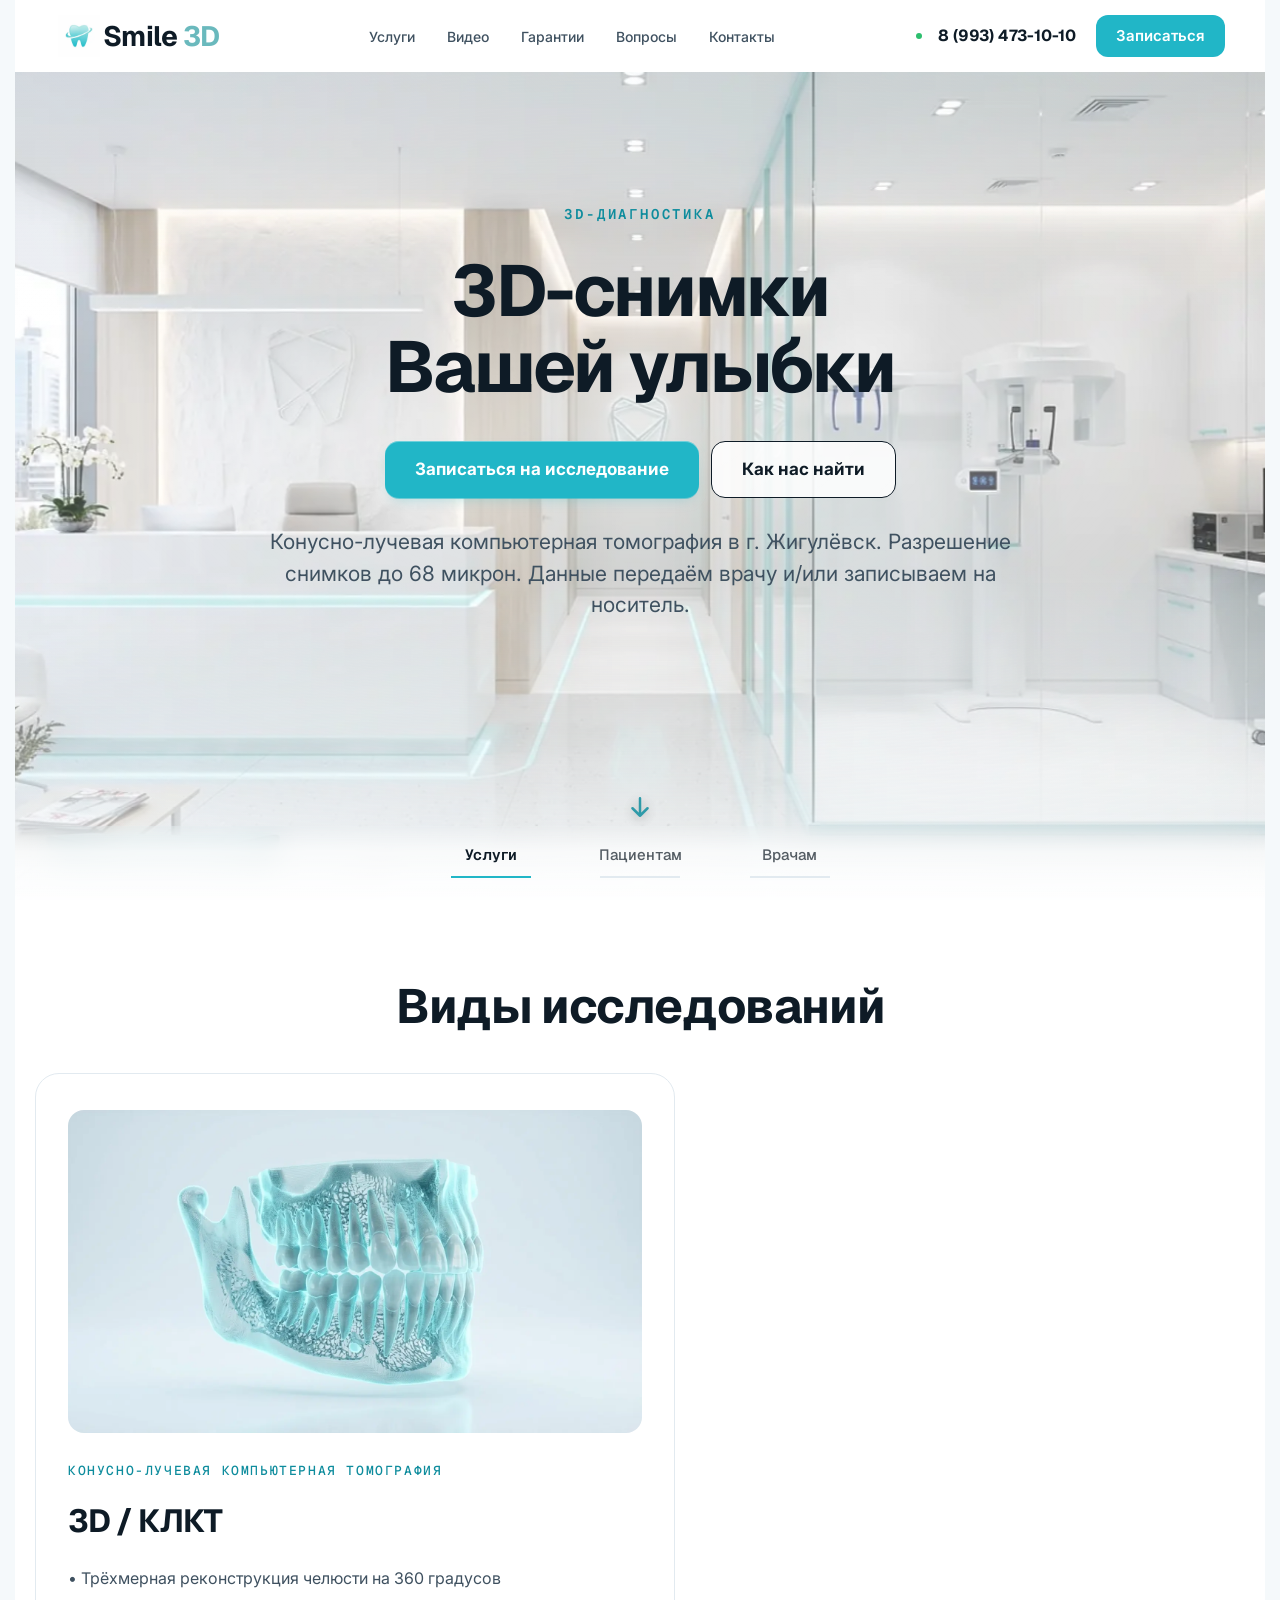
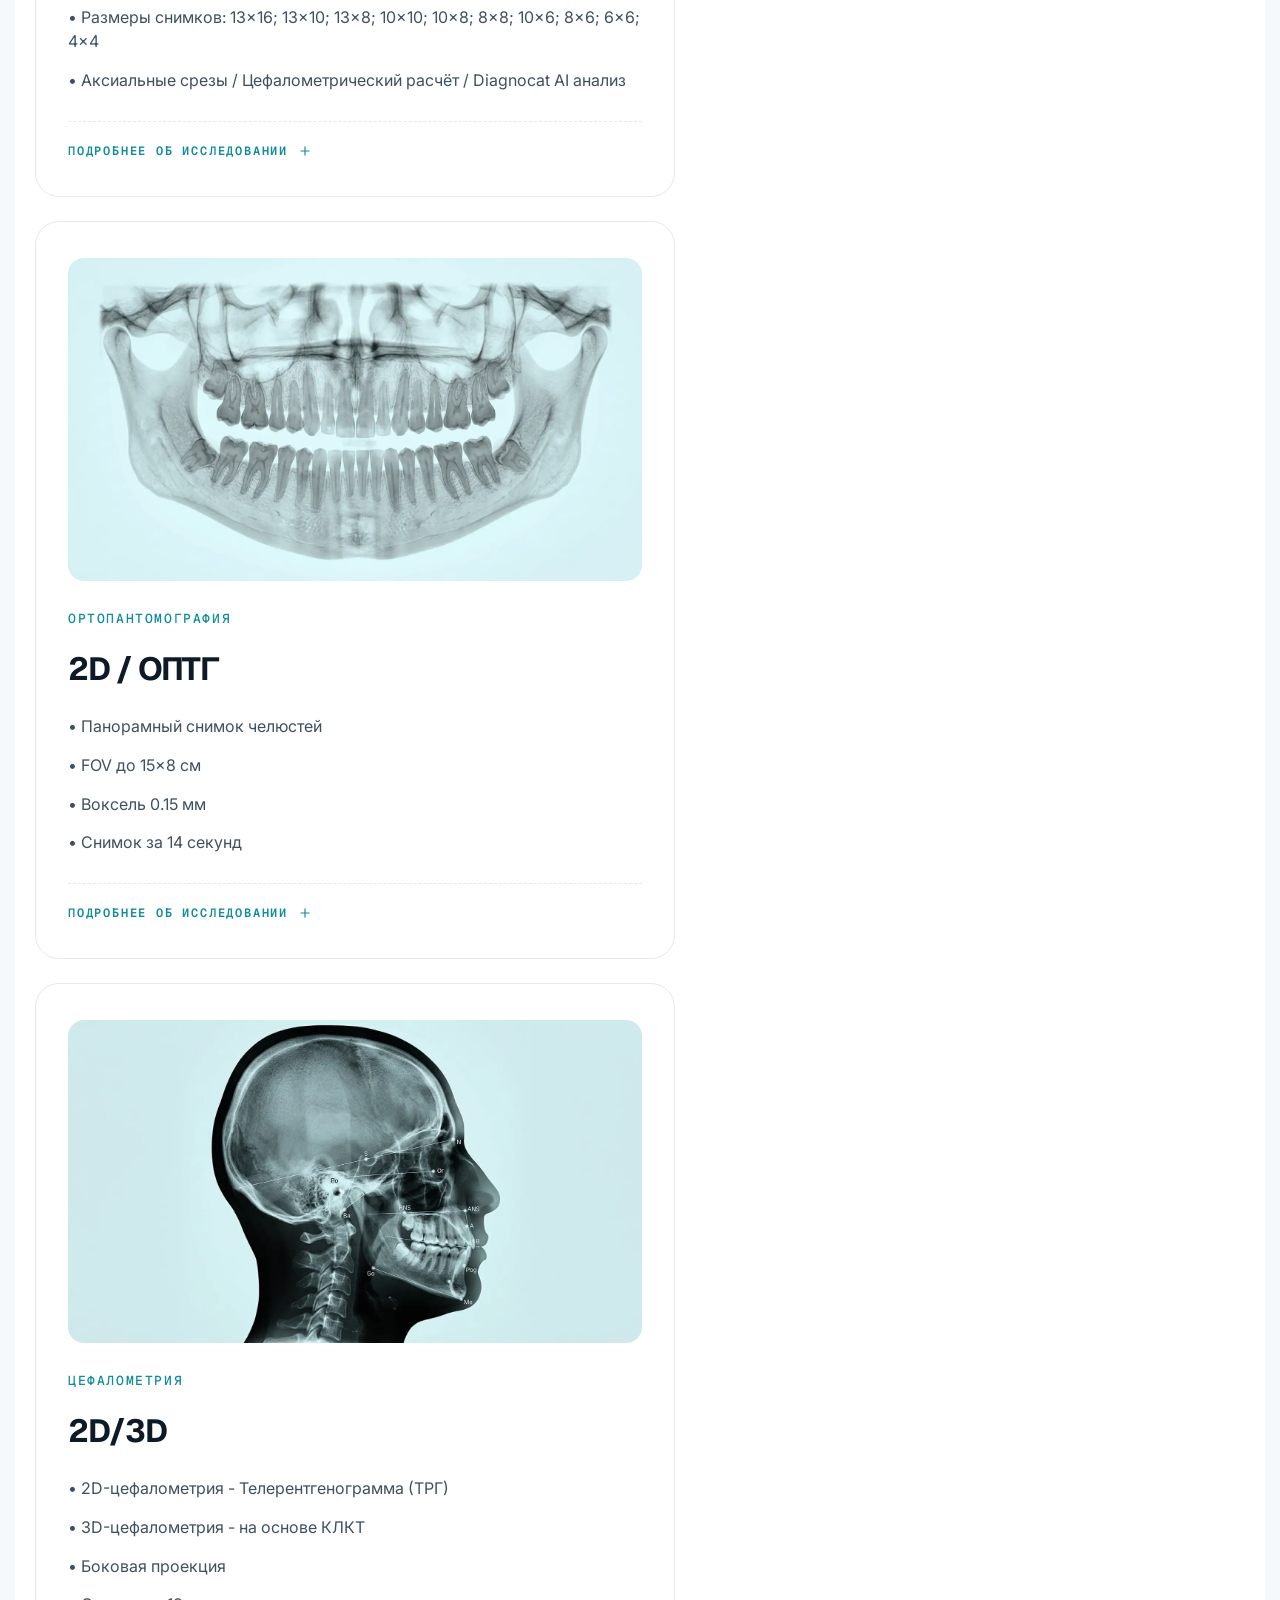
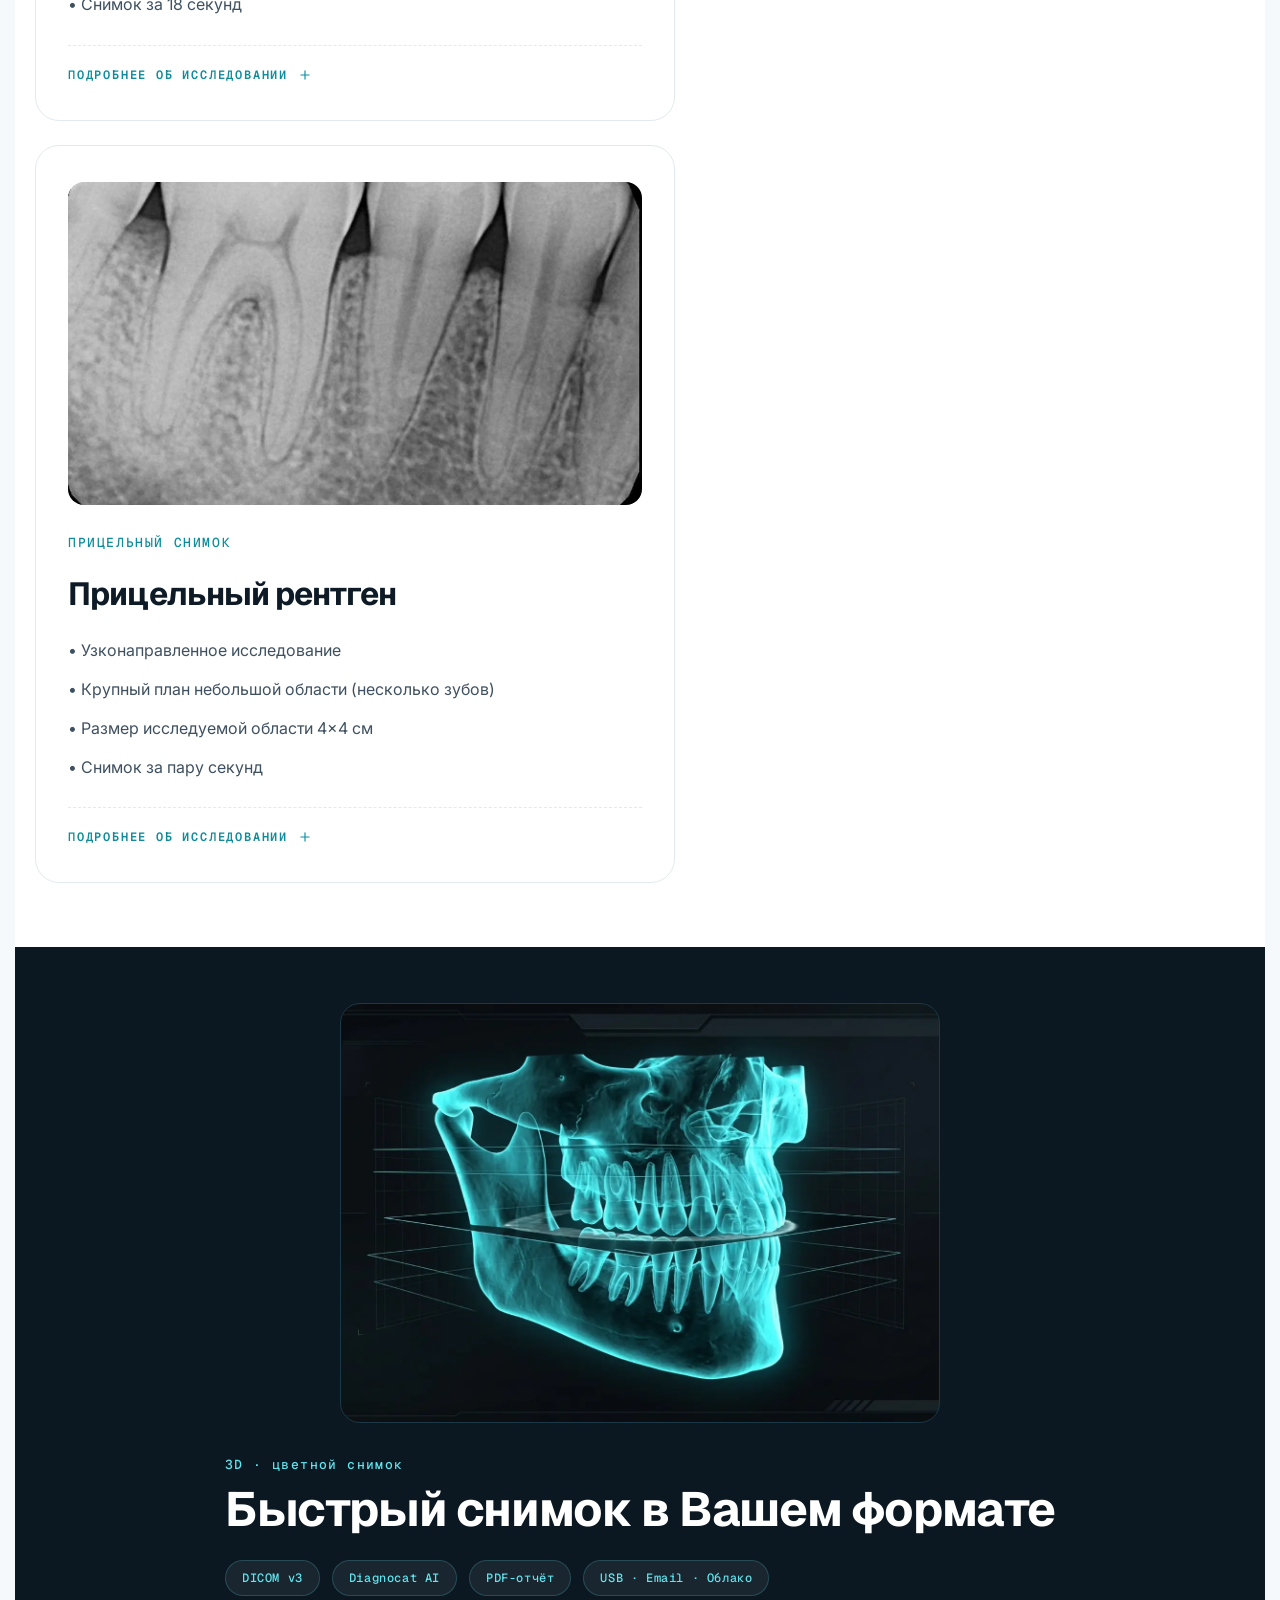
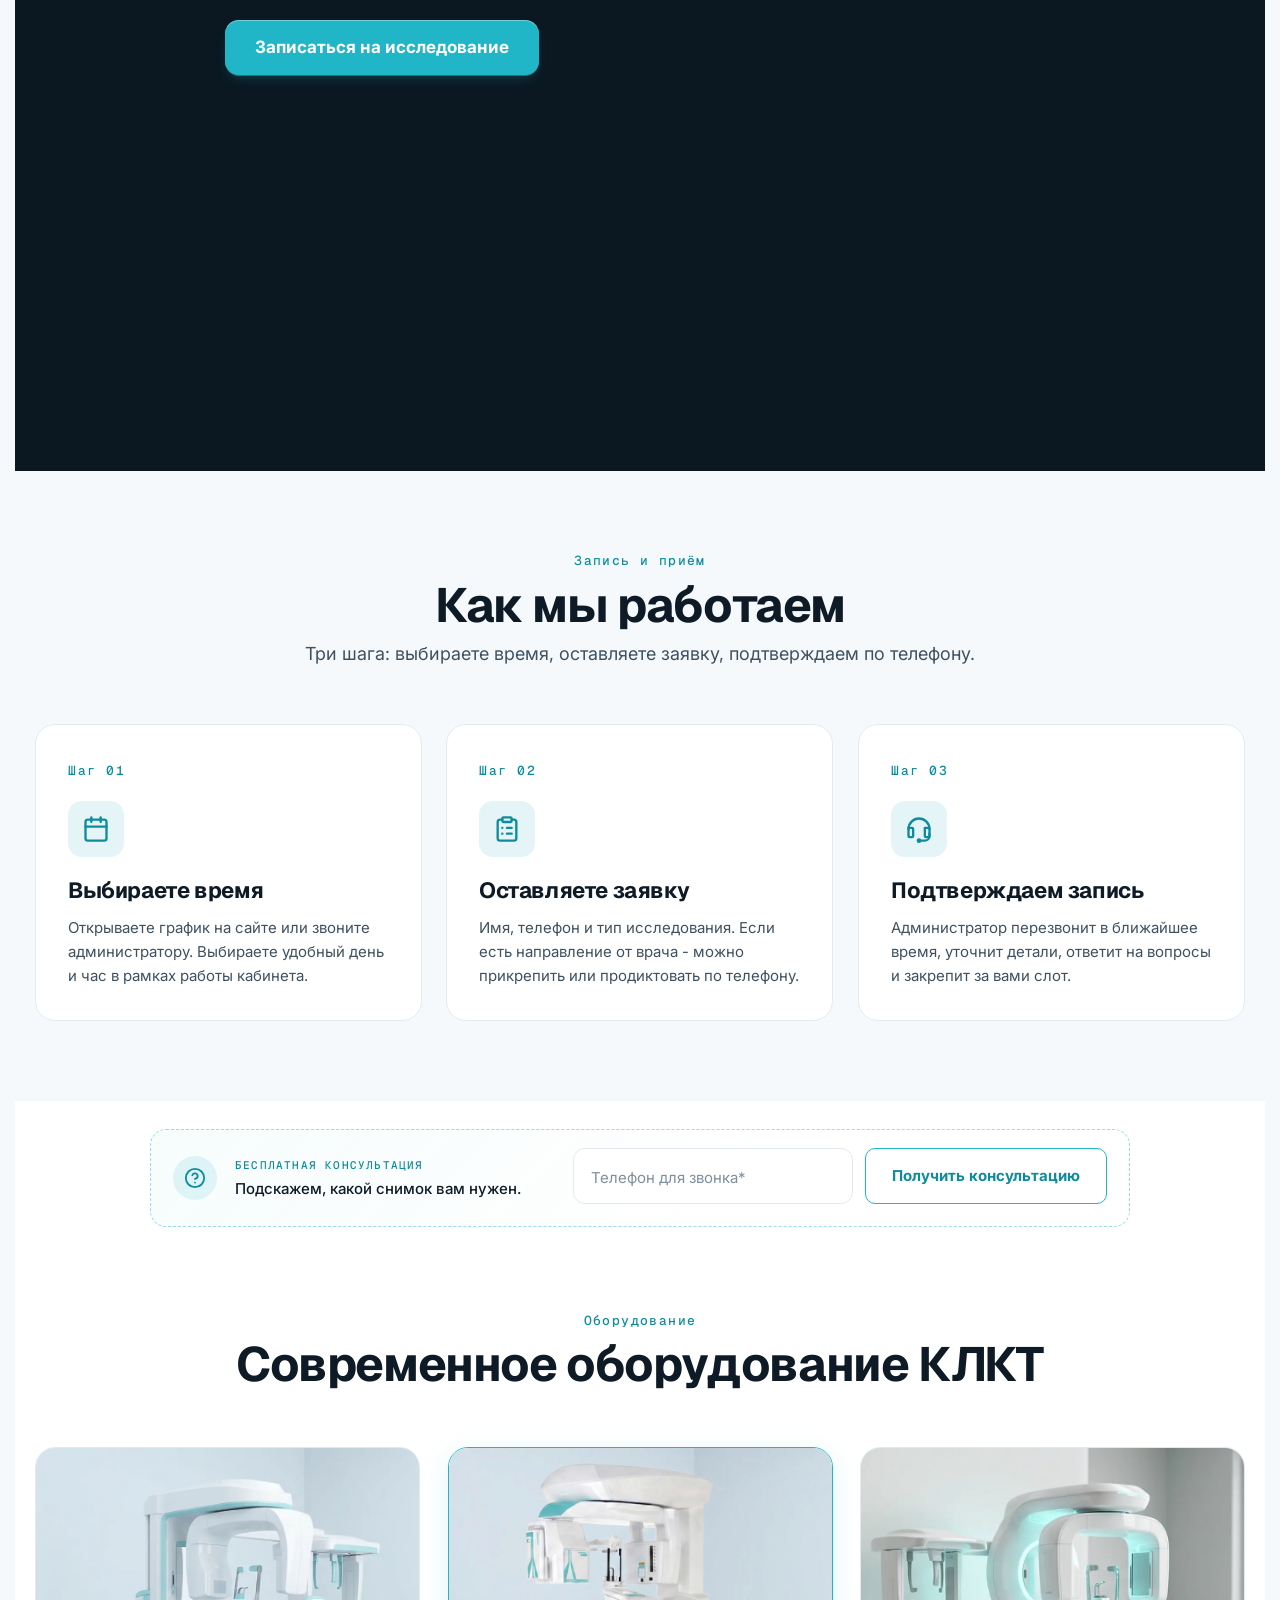
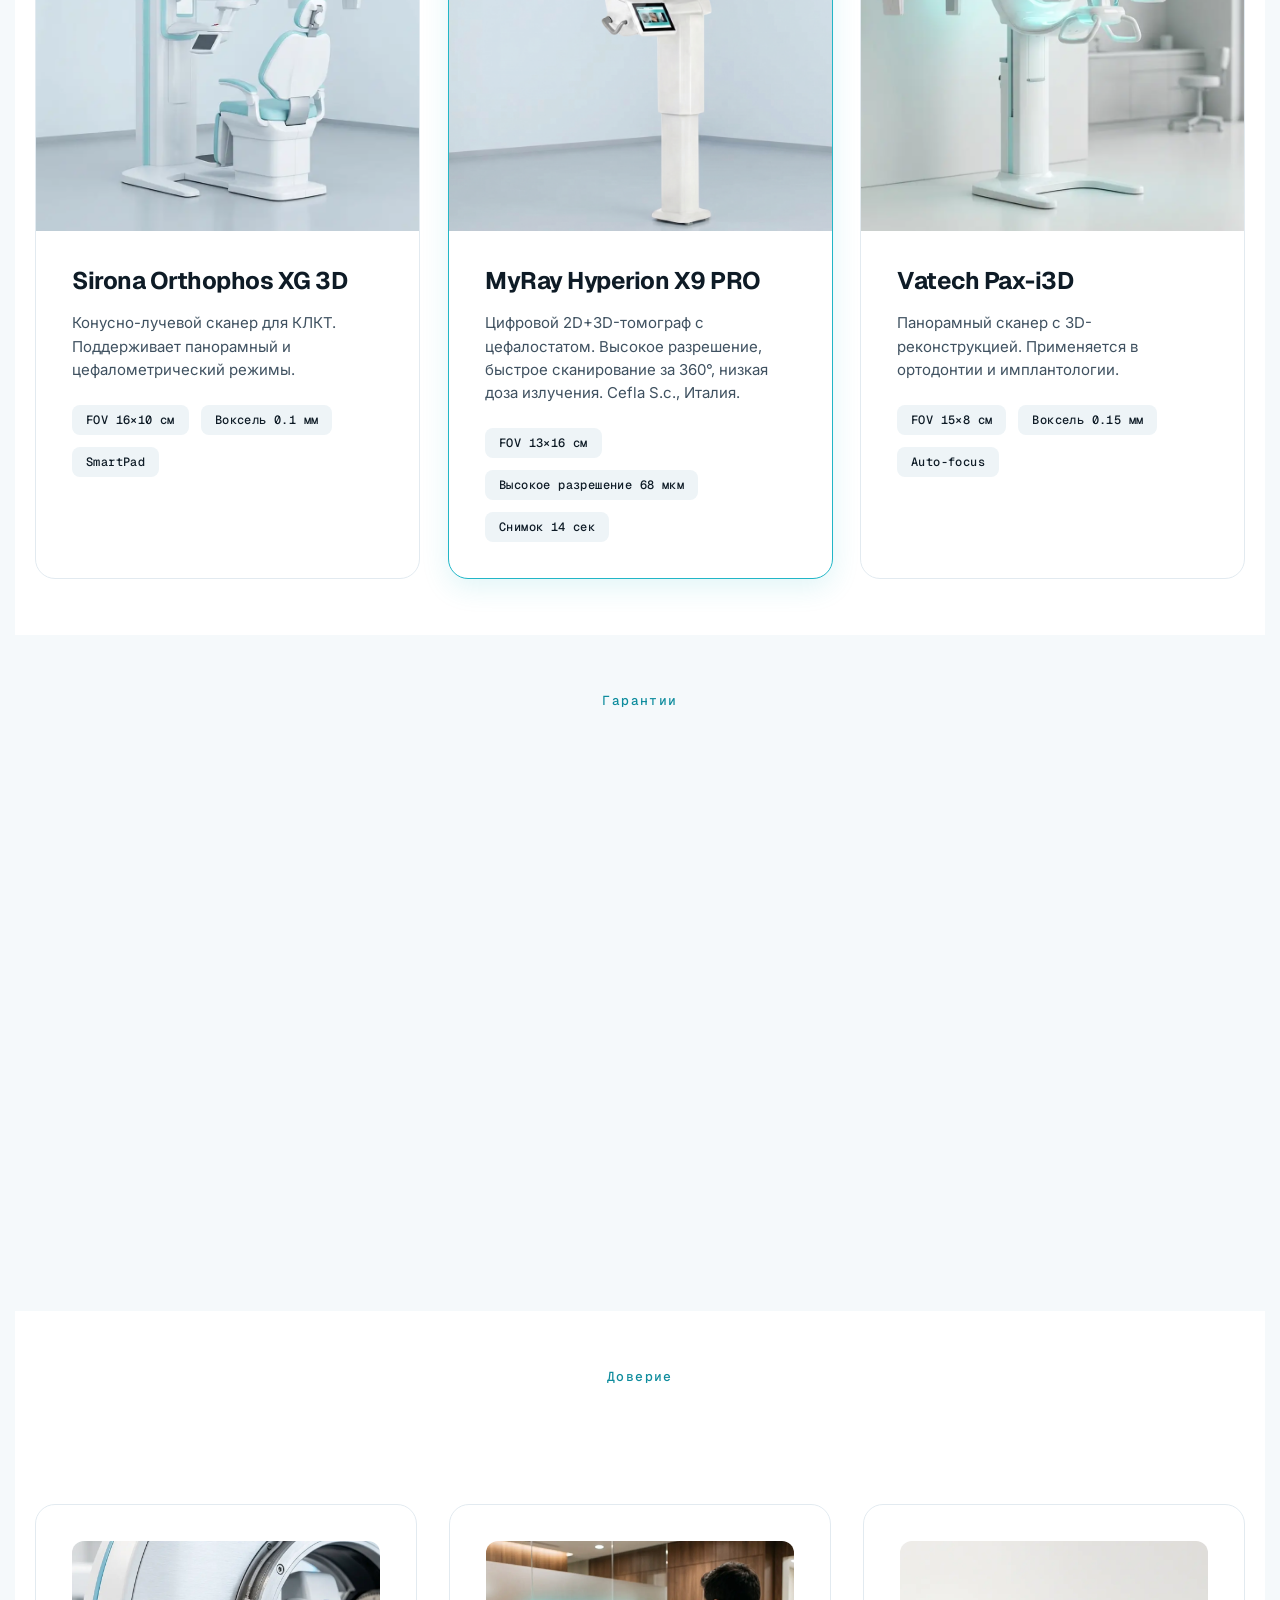
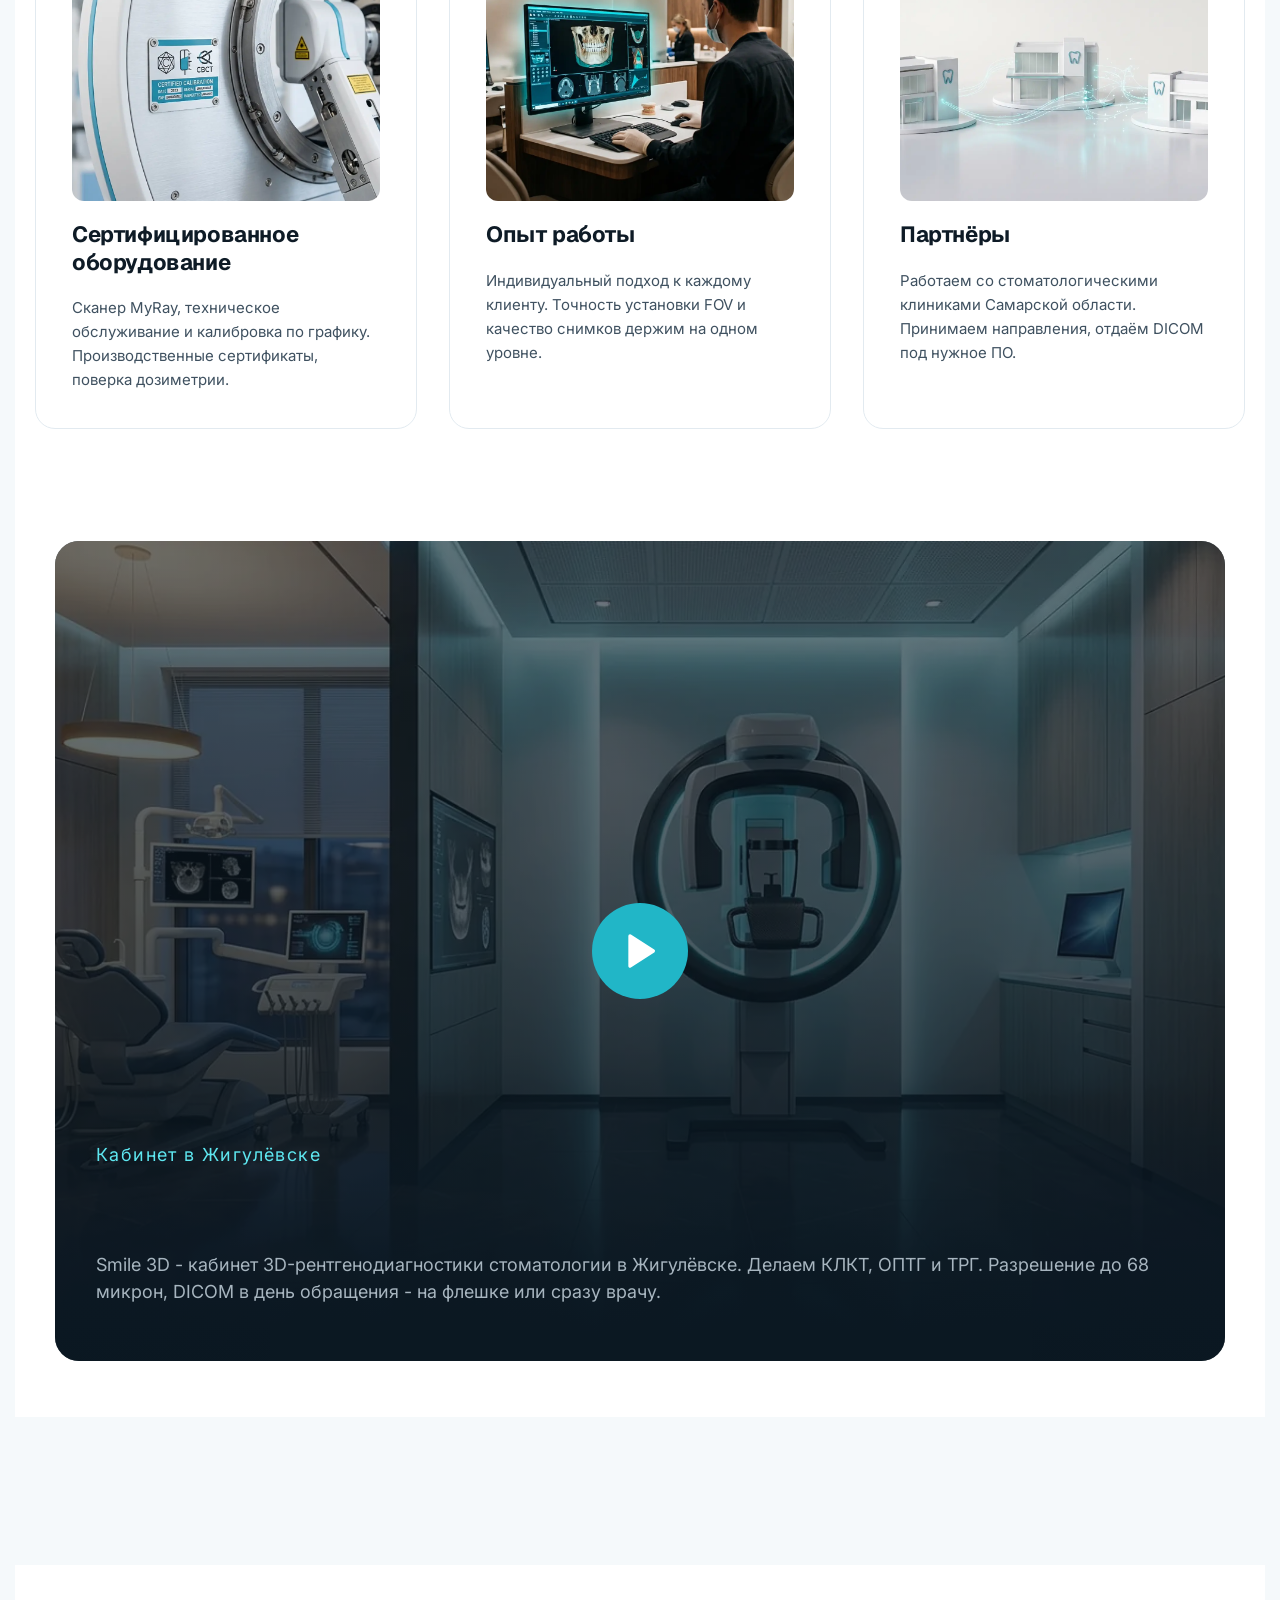
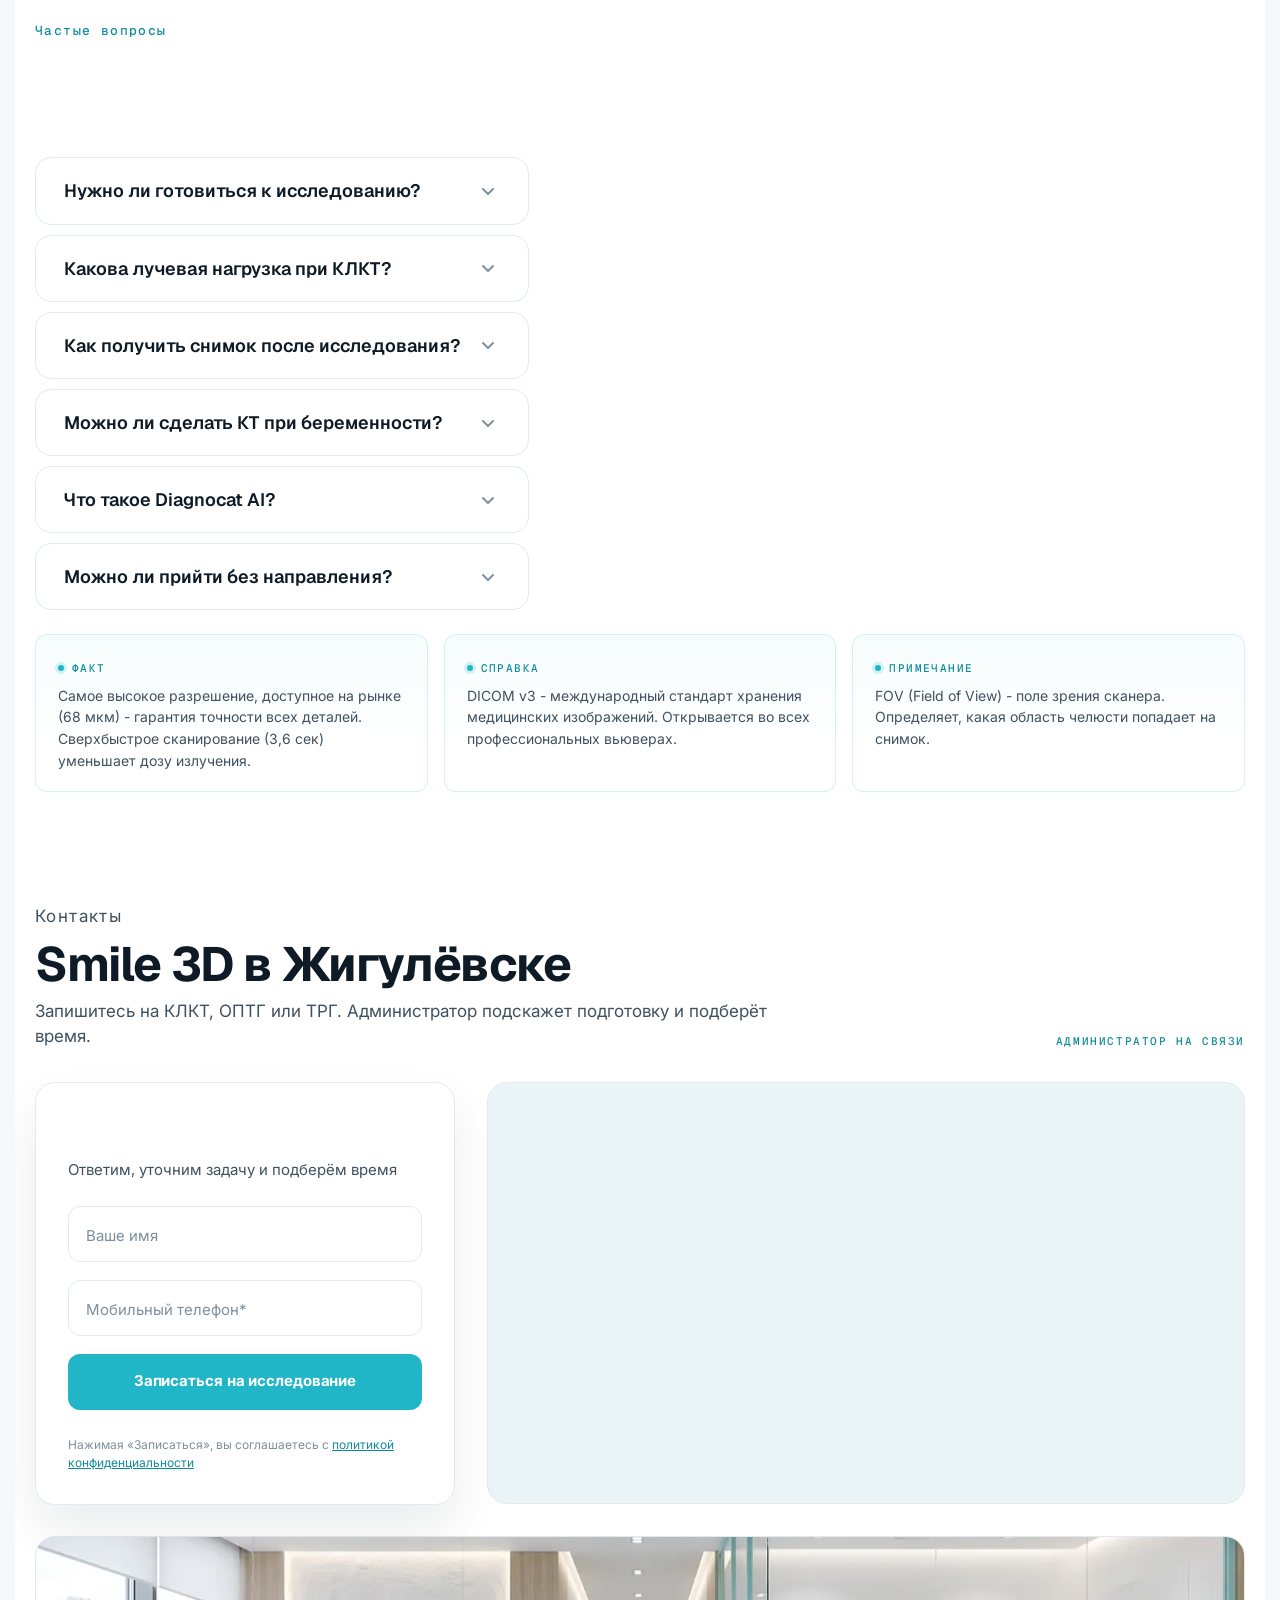
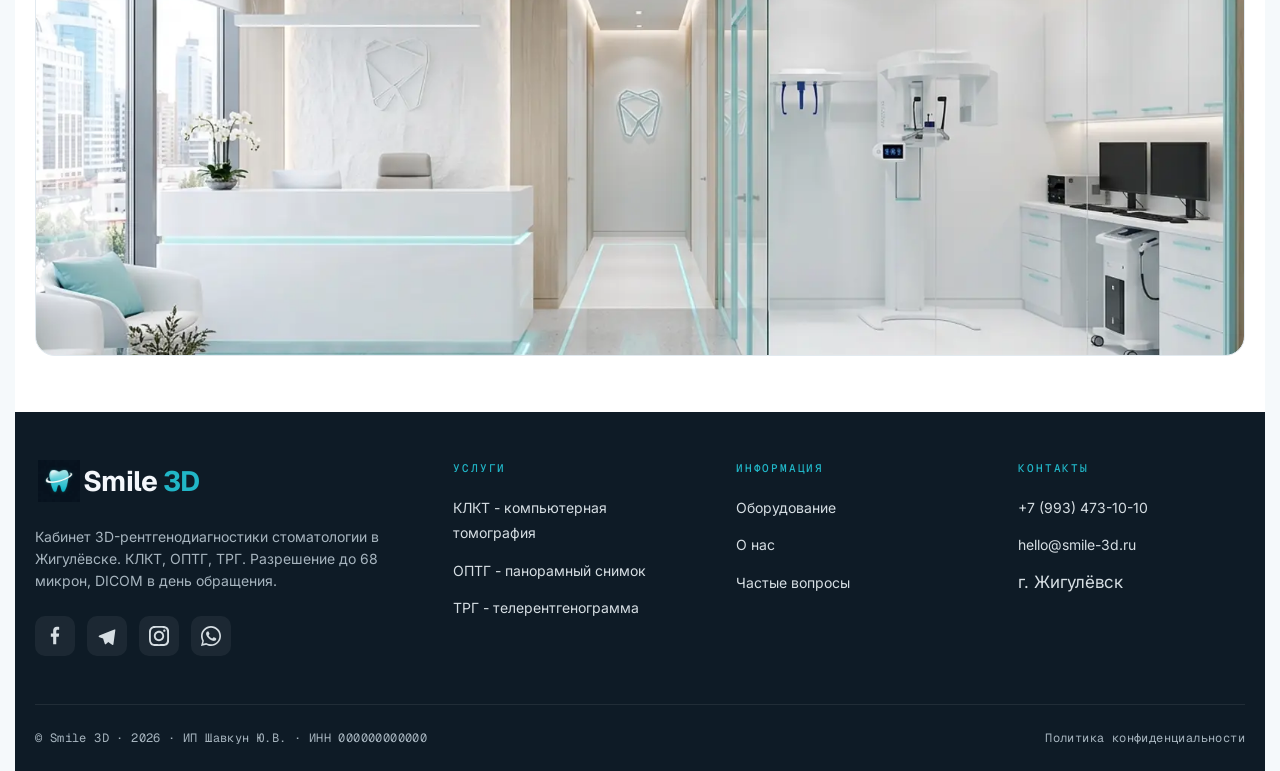
==== index.html @ 9b640bc0 "v7.42: footer - Шавкун Ю.В." ====
<!doctype html>
<!--
  html шаблон для презентации клиенту
-->
<html lang="ru">
<head>
  <meta charset="utf-8" />
  <meta name="viewport" content="width=device-width, initial-scale=1" />
  <meta name="color-scheme" content="light only" />
  <meta name="theme-color" content="#F5F9FB" />
  <title>Smile 3D - 3D-рентгенодиагностика стоматологии · Жигулёвск</title>
  <meta name="description" content="Конусно-лучевая компьютерная томография (КЛКТ), ортопантомография (ОПТГ), телерентгенография (ТРГ) в Жигулёвске. Разрешение до 68 микрон, снимок за несколько секунд." />
  <link rel="preconnect" href="https://fonts.googleapis.com">
  <link rel="preconnect" href="https://fonts.gstatic.com" crossorigin>
  <link rel="preload" as="image" href="assets/img/hero-bg.webp" media="(min-width: 768px)" fetchpriority="high">
  <link rel="preload" as="image" href="assets/img/hero-bg-mobile.webp" media="(max-width: 767px)" fetchpriority="high">
  <link href="https://fonts.googleapis.com/css2?family=Geist:wght@400;500;600;700&family=Geist+Mono:wght@400;500;600&family=Inter:wght@400;500;600;700&display=swap" rel="stylesheet">
  <link rel="stylesheet" href="https://fonts.googleapis.com/css2?family=Material+Symbols+Rounded:opsz,wght,FILL,GRAD@20..48,100..700,0..1,-50..200&display=block">
  <style>
    .material-symbols-rounded {
      font-family: 'Material Symbols Rounded';
      font-weight: normal;
      font-style: normal;
      font-size: 24px;
      line-height: 1;
      letter-spacing: normal;
      text-transform: none;
      display: inline-block;
      white-space: nowrap;
      word-wrap: normal;
      direction: ltr;
      -webkit-font-feature-settings: 'liga';
      -webkit-font-smoothing: antialiased;
      font-variation-settings: 'FILL' 0, 'wght' 400, 'GRAD' 0, 'opsz' 24;
    }
  </style>
  <style>
    /* ============================================================
       Tokens (mirror smile3d.pen variables, verbatim)
    ============================================================ */
    :root {
      --topbar-h: 72px;
      --accent: #21B6C7;
      --accent-deep: #0E8C9D;
      --accent-soft: #C9EBEF;
      --accent-glow: #5EE7F0;
      --accent-secondary: #1E78D8;

      --bg: #F5F9FB;
      --surface: #FFFFFF;
      --surface-muted: #EEF4F7;
      --surface-cyan: #E5F5F7;
      --surface-inverse: #0B1822;

      --fg: #0E1B26;
      --text-body: #3F5160;
      --muted: #7E8F9D;
      --text-faint: #A7B5BF;
      --text-inverse: #FFFFFF;

      --border: #E2EAF0;
      --border-strong: #CCD8E0;

      --font-display: 'Geist', system-ui, sans-serif;
      --font-body: 'Inter', system-ui, sans-serif;
      --font-mono: 'Geist Mono', ui-monospace, monospace;
    }

    /* ============================================================
       Reset & base
    ============================================================ */
    *, *::before, *::after { box-sizing: border-box; }
    html { -webkit-text-size-adjust: 100%; scroll-behavior: smooth; scrollbar-gutter: stable both-edges; }
    body {
      margin: 0;
      background: var(--bg);
      color: var(--text-body);
      font-family: var(--font-body);
      font-size: 17px;
      line-height: 1.5;
      -webkit-font-smoothing: antialiased;
      text-rendering: optimizeLegibility;
    }
    img, svg { display: block; max-width: 100%; }
    a { color: inherit; text-decoration: none; }
    button { font: inherit; cursor: pointer; background: none; border: 0; color: inherit; padding: 0; }
    p, h1, h2, h3, h4, ul { margin: 0; }
    ul { padding: 0; list-style: none; }

    /* layout */
    .container {
      width: 1840px;
      max-width: calc(100% - 80px);
      margin-inline: auto;
    }
    @media (max-width: 1280px) {
      .container { max-width: calc(100% - 40px); }
    }

    /* section heading (kicker + h2 + lead) - reused */
    .section-heading {
      display: flex; flex-direction: column; align-items: center;
      text-align: center; gap: 8px;
    }
    .advantages .section-heading { align-items: flex-start; text-align: left; }
    .advantages .section-heading h2 { text-align: left; }
    .section-heading .kicker { color: var(--accent-deep); }
    .section-heading h2 {
      font-family: var(--font-display);
      font-size: 48px; font-weight: 700;
      line-height: 1.1; letter-spacing: -1.4px;
      color: var(--fg);
      max-width: 900px;
    }
    .section-heading .lead {
      font-family: var(--font-body);
      font-size: 18px; font-weight: 400;
      line-height: 1.55; color: var(--text-body);
      max-width: 760px;
    }

    .kicker {
      font-family: var(--font-mono);
      font-size: 13px; font-weight: 500;
      letter-spacing: 1.4px;
      color: var(--accent-deep);
      text-transform: none;
    }

    /* ============================================================
       Topbar (obqp9, h=72, fill=#FFFFFF)
    ============================================================ */
    .topbar {
      position: sticky; top: 0; z-index: 100;
      background: var(--surface);
      height: 72px;
    }
    .topbar-inner {
      width: 1840px; max-width: calc(100% - 80px);
      margin-inline: auto;
      height: 72px;
      display: flex; align-items: center; justify-content: space-between;
      gap: 32px;
    }
    .logo-mark-header { display: inline-flex; align-items: center; gap: 0; }
    .logo-icon {
      width: 48px; height: 42px; flex-shrink: 0;
      position: relative;
    }
    .logo-icon svg { width: 100%; height: 100%; overflow: visible; }
    .logo-icon img { width: 100%; height: 100%; object-fit: contain; display: block; }
    .logo-text {
      display: inline-flex; align-items: baseline; gap: 5px;
      font-family: var(--font-display);
      font-size: 28px; font-weight: 700;
      letter-spacing: -0.7px;
      line-height: 1;
    }
    .logo-text .smile { color: var(--fg); }
    .logo-text .three-d { color: #6AB9BD; }

    .topbar-nav {
      display: flex; align-items: center; gap: 32px;
      font-family: var(--font-body);
      font-size: 14px; font-weight: 500;
    }
    .topbar-nav a {
      position: relative;
      color: var(--text-body);
      padding: 6px 0;
      transition: color 200ms ease;
    }
    .topbar-nav a::after {
      content: '';
      position: absolute;
      left: 0; bottom: 0;
      width: 100%; height: 2px;
      background: var(--accent);
      transform: scaleX(0);
      transform-origin: left center;
      transition: transform 280ms cubic-bezier(0.4, 0, 0.2, 1);
    }
    .topbar-nav a:hover { color: var(--accent-deep); }
    .topbar-nav a:hover::after { transform: scaleX(1); }

    .topbar-contact {
      display: inline-flex; align-items: center;
      line-height: 1.2;
      text-align: center;
    }
    .topbar-contact__phone {
      font-family: var(--font-display);
      font-size: 16px; font-weight: 700;
      color: var(--fg);
      letter-spacing: -0.2px;
      transition: color 200ms ease;
    }
    .topbar-contact__phone:hover { color: var(--accent-deep); }
    .topbar-contact__hours {
      font-family: var(--font-mono);
      font-size: 11px; font-weight: 500;
      letter-spacing: 0.6px;
      color: var(--muted);
      text-transform: uppercase;
    }

    .topbar-right {
      display: inline-flex; align-items: center;
      gap: 20px;
    }
    .topbar-cta {
      display: inline-flex; align-items: center; justify-content: center;
      padding: 10px 20px;
      background: var(--accent);
      color: var(--surface);
      font-family: var(--font-body);
      font-size: 15px; font-weight: 600;
      border-radius: 12px;
      transition: background 200ms ease, transform 150ms ease;
    }
    .topbar-cta:hover { background: var(--accent-deep); transform: translateY(-1px); }

    @media (max-width: 1280px) {
      .topbar-contact__hours { display: none; }
    }
    @media (max-width: 1100px) {
      .topbar-nav { display: none; }
    }
    @media (max-width: 767px) {
      .topbar-contact { display: none; }
    }

    /* ============================================================
       Hero v2 (full-screen photo bg + zoom/parallax + pulse-rings)
    ============================================================ */
    .hero {
      position: relative; overflow: hidden;
      min-height: calc(100vh - var(--topbar-h));
      max-height: 980px;
      width: 100%;
      isolation: isolate;
    }
    .hero-bg {
      position: absolute; inset: 0;
      background: radial-gradient(circle at 50% 50%, #E5F5F7 0%, #F5F9FB 100%);
      z-index: 0;
    }
    .hero-bg__image {
      position: absolute; inset: -4% -2%;
      background: url('assets/img/hero-bg.webp') center 45% / cover no-repeat;
      will-change: transform;
      animation: hero-slow-zoom 9s ease-in-out infinite alternate;
      transform: translate3d(0, var(--hero-parallax-y, 0px), 0);
    }
    @keyframes hero-slow-zoom {
      0%   { background-size: 100% auto; }
      100% { background-size: 114% auto; }
    }
    .hero-bg__wash {
      position: absolute; inset: 0;
      background:
        radial-gradient(ellipse 80% 62% at 50% 42%,
          rgba(255, 255, 255, 0.55) 0%,
          rgba(255, 255, 255, 0.35) 40%,
          rgba(255, 255, 255, 0.15) 72%,
          rgba(255, 255, 255, 0.00) 100%),
        linear-gradient(180deg,
          rgba(245, 249, 251, 0.25) 0%,
          rgba(245, 249, 251, 0.00) 30%,
          rgba(245, 249, 251, 0.00) 60%,
          rgba(245, 249, 251, 0.55) 86%,
          rgba(245, 249, 251, 0.96) 100%);
      z-index: 1;
    }

    /* Pulse-rings - концентрический сонар вокруг зуба-неона */
    .hero-pulse {
      position: absolute;
      left: 50%; top: 46%;
      width: 0; height: 0;
      pointer-events: none;
      z-index: 2;
    }
    .hero-pulse__ring {
      position: absolute;
      left: 50%; top: 50%;
      width: 240px; height: 240px;
      margin-left: -120px; margin-top: -120px;
      border-radius: 50%;
      border: 2px solid rgba(33, 182, 199, 0.55);
      opacity: 0;
      animation: hero-pulse-out 5s cubic-bezier(.16,1,.3,1) infinite;
    }
    .hero-pulse__ring:nth-child(2) { animation-delay: 1.65s; }
    .hero-pulse__ring:nth-child(3) { animation-delay: 3.30s; }
    @keyframes hero-pulse-out {
      0%   { transform: scale(0.45); opacity: 0; border-width: 2.5px; }
      14%  { opacity: 0.55; }
      100% { transform: scale(2.6); opacity: 0; border-width: 0.5px; }
    }

    .hero-center {
      position: absolute;
      left: 50%; top: 16%;
      transform: translateX(-50%);
      width: min(880px, calc(100% - 64px));
      display: flex; flex-direction: column; align-items: center;
      gap: 28px;
      text-align: center;
      z-index: 3;
    }
    .hero-eyebrow {
      font-family: var(--font-mono);
      font-size: 14px; font-weight: 600;
      letter-spacing: 2.8px;
      color: var(--accent-deep);
      text-transform: uppercase;
      padding: 0;
      background: transparent;
      border-radius: 0;
    }
    .hero h1 {
      font-family: var(--font-display);
      font-size: 72px; font-weight: 700;
      line-height: 1.05; letter-spacing: -2.2px;
      color: var(--fg);
      width: 880px;
    }
    .hero-lead {
      font-family: var(--font-body);
      font-size: 21px; font-weight: 400;
      line-height: 1.5;
      color: var(--text-body);
      width: 780px;
    }
    .hero-cta {
      display: inline-flex; gap: 12px;
      margin-top: 8px;
    }
    .btn-primary {
      position: relative;
      display: inline-flex; align-items: center; justify-content: center;
      padding: 15px 30px;
      background: var(--accent);
      color: var(--surface);
      font-family: var(--font-body);
      font-size: 17px; font-weight: 700;
      border-radius: 14px;
      /* unique ring instead of generic cyan glow blob */
      box-shadow:
        inset 0 1px 0 rgba(255, 255, 255, 0.35),
        0 1px 0 rgba(33, 182, 199, 0.55),
        0 6px 14px -6px rgba(33, 182, 199, 0.35);
      transition: background 200ms ease, transform 150ms ease, box-shadow 200ms ease;
    }
    .btn-primary:hover {
      background: var(--accent-deep);
      transform: translateY(-1px);
      box-shadow:
        inset 0 1px 0 rgba(255, 255, 255, 0.35),
        0 1px 0 rgba(33, 182, 199, 0.7),
        0 12px 24px -8px rgba(33, 182, 199, 0.45);
    }
    .btn-secondary {
      display: inline-flex; align-items: center; justify-content: center;
      padding: 15px 30px;
      background: rgba(255, 255, 255, 0.85);
      color: var(--fg);
      font-family: var(--font-body);
      font-size: 17px; font-weight: 700;
      border: 1px solid var(--fg);
      border-radius: 14px;
      transition: background 200ms ease, border-color 200ms ease, color 200ms ease;
    }
    .btn-secondary:hover { background: var(--fg); color: var(--surface); }

    .hero-ruler {
      position: absolute;
      bottom: 0; left: 0;
      width: 1920px; max-width: 100%;
      padding: 18px 80px;
      display: flex; align-items: center; justify-content: space-between;
      gap: 24px;
    }
    .hero-ruler__item {
      display: inline-flex; align-items: center; gap: 12px;
      font-family: var(--font-mono);
      font-size: 12px; font-weight: 500;
      letter-spacing: 1.5px;
      color: var(--muted);
      white-space: nowrap;
    }
    .hero-ruler__dot {
      width: 6px; height: 6px; border-radius: 50%;
      background: var(--accent);
      flex-shrink: 0;
    }
    .hero-ruler__sep {
      flex: 0 0 96px; height: 1px;
      background: var(--border-strong);
    }

    /* ============================================================
       Hero trust-bar - снимает страх излучения в первом экране
       Уникальный паттерн: stat-chip с цифрой + единицей + sub-line
    ============================================================ */
    .hero-trust {
      list-style: none;
      display: flex; gap: 14px;
      margin: 22px 0 28px;
      padding: 0;
      flex-wrap: wrap;
    }
    .hero-trust__chip {
      position: relative;
      display: inline-flex; flex-direction: column;
      gap: 2px;
      padding: 10px 16px 10px 20px;
      background: rgba(255, 255, 255, 0.72);
      backdrop-filter: blur(6px);
      -webkit-backdrop-filter: blur(6px);
      border: 1px solid rgba(33, 182, 199, 0.22);
      border-radius: 12px;
      min-width: 0;
    }
    .hero-trust__chip::before {
      content: '';
      position: absolute;
      left: 8px; top: 50%; transform: translateY(-50%);
      width: 4px; height: 24px;
      border-radius: 2px;
      background: linear-gradient(180deg, var(--accent) 0%, var(--accent-deep) 100%);
    }
    .hero-trust__num {
      font-family: var(--font-mono);
      font-size: 22px; font-weight: 600;
      letter-spacing: -0.4px;
      color: var(--fg);
      line-height: 1;
    }
    .hero-trust__unit {
      display: inline;
      font-family: var(--font-mono);
      font-size: 13px; font-weight: 500;
      color: var(--accent-deep);
      margin-left: 4px;
      letter-spacing: 0.2px;
    }
    .hero-trust__sub {
      display: block;
      font-family: var(--font-body);
      font-size: 11.5px; font-weight: 500;
      color: var(--muted);
      letter-spacing: 0.4px;
      text-transform: uppercase;
      margin-top: 4px;
    }
    .hero-trust__chip:first-child::before {
      background: linear-gradient(180deg, #2EA77E 0%, #1F6E55 100%);
    }
    .hero-trust__chip:first-child .hero-trust__unit {
      color: #1F6E55;
    }
    @media (max-width: 767px) {
      .hero-trust { gap: 8px; margin: 18px 0 22px; }
      .hero-trust__chip {
        padding: 8px 12px 8px 16px;
        flex: 1 1 calc(33% - 8px);
        min-width: 0;
      }
      .hero-trust__chip::before { left: 6px; height: 20px; width: 3px; }
      .hero-trust__num { font-size: 18px; }
      .hero-trust__unit { font-size: 11px; }
      .hero-trust__sub { font-size: 9.5px; letter-spacing: 0.3px; }
    }
    @media (max-width: 540px) {
      .hero-trust { flex-direction: column; }
      .hero-trust__chip { flex-direction: row; align-items: baseline; gap: 8px; flex: none; }
      .hero-trust__sub { margin-top: 0; }
    }
    @media (max-width: 1100px) {
      .hero-ruler { flex-wrap: wrap; gap: 12px; padding: 16px 24px; }
      .hero-ruler__sep { display: none; }
      .hero h1 { font-size: 60px; width: 100%; letter-spacing: -1.5px; }
      .hero-center {
        width: calc(100% - 48px);
        top: 38%;
        bottom: auto;
        transform: translate(-50%, -50%);
        gap: 26px;
      }
      .hero-lead { width: 100%; font-size: 19.5px; }
    }
    @media (max-width: 767px) {
      .hero {
        min-height: calc(100svh - 60px);
        height: calc(100svh - 60px);
        max-height: none;
        padding-bottom: 0;
      }
      .hero-bg {
        position: absolute;
        inset: 0;
      }
      .hero-bg__image {
        position: absolute;
        inset: 0;
        background-image: url('assets/img/hero-bg-mobile.webp');
        background-position: center 45%;
        background-size: cover;
        background-repeat: no-repeat;
        animation: hero-slow-zoom-mobile 9s ease-in-out infinite alternate;
        will-change: transform;
      }
      @keyframes hero-slow-zoom-mobile {
        0%   { transform: scale(1); }
        100% { transform: scale(1.08); }
      }
      .hero-bg__wash {
        background:
          radial-gradient(ellipse 90% 60% at 50% 50%,
            rgba(255, 255, 255, 0.62) 0%,
            rgba(255, 255, 255, 0.42) 35%,
            rgba(255, 255, 255, 0.18) 65%,
            rgba(255, 255, 255, 0.00) 100%),
          linear-gradient(180deg,
            rgba(245, 249, 251, 0.18) 0%,
            rgba(245, 249, 251, 0.00) 30%,
            rgba(245, 249, 251, 0.00) 70%,
            rgba(245, 249, 251, 0.65) 90%,
            rgba(245, 249, 251, 0.95) 100%);
      }
      .hero-pulse {
        display: block;
        top: 50%;
      }
      .hero-pulse__ring {
        width: 200px; height: 200px;
        margin-left: -100px; margin-top: -100px;
      }
      /* Mobile/tablet hero - absolute positioning по запросу клиента:
         eyebrow+h1 ВЫШЕ зуба-панели, CTA НА уровне нижней части зуба,
         lead ПОД CTA внутри "стеклянной панели" */
      .hero-center {
        position: absolute;
        inset: 0;
        left: 0; right: 0; top: 0;
        transform: none;
        margin: 0;
        width: 100%;
        max-width: none;
        padding: 0;
        background: transparent;
        -webkit-backdrop-filter: none;
        backdrop-filter: none;
        border: 0;
        border-radius: 0;
        box-shadow: none;
        display: block;
        gap: 0;
        text-align: center;
        z-index: 3;
      }
      .hero-center > * {
        position: absolute;
        left: 50%;
        width: calc(100% - 32px);
        max-width: 480px;
      }
      .hero-eyebrow {
        top: 13%;
        transform: translateX(-50%);
        padding: 0;
        font-size: 12px;
        letter-spacing: 2.6px;
      }
      .hero h1 {
        top: 18%;
        transform: translateX(-50%);
        font-size: 32px;
        letter-spacing: -0.5px;
        line-height: 1.1;
        color: var(--fg);
        text-shadow: none;
        width: calc(100% - 32px);
      }
      .hero .hero-cta {
        top: 54%;
        transform: translate(-50%, -50%);
        display: flex;
        flex-direction: column;
        align-items: center;
        gap: 12px;
        margin-top: 0;
        /* Ширина в рамку стеклянной панели зуба на фото */
        width: min(320px, 54vw);
        max-width: none;
      }
      .hero .hero-cta .btn-primary,
      .hero .hero-cta .btn-secondary {
        width: 100%;
        max-width: none;
        padding: 15px 24px;
        font-size: 15.5px;
        border-radius: 13px;
        white-space: nowrap;
      }
      .hero .hero-lead {
        top: 73%;
        transform: translate(-50%, -50%);
        font-size: 13.5px;
        line-height: 1.45;
        color: var(--text-body);
        /* lead в ту же рамку что и CTA */
        width: min(320px, 54vw);
        max-width: none;
      }
      .hero-scroll-indicator { display: none; }
      .hero-tabs-bar {
        position: absolute;
        left: 0;
        right: 0;
        bottom: 0;
        padding: 12px 0 14px;
        background: rgba(255, 255, 255, 0.92);
        -webkit-backdrop-filter: none;
        backdrop-filter: none;
        z-index: 5;
      }
    }
    @media (max-width: 540px) {
      .hero .hero-cta { width: min(290px, 60vw); }
      .hero .hero-cta .btn-primary, .hero .hero-cta .btn-secondary {
        padding: 14px 22px;
        font-size: 15px;
      }
      .hero .hero-lead {
        width: min(290px, 60vw);
        font-size: 13px;
      }
    }
    @media (max-width: 441px) {
      .hero-bg__image {
        background-position: center 42%;
      }
      .hero h1 { font-size: 26px; letter-spacing: -0.4px; }
      .hero-eyebrow { font-size: 11px; letter-spacing: 2.2px; }
      .hero .hero-cta { width: min(270px, 64vw); }
      .hero .hero-cta .btn-primary, .hero .hero-cta .btn-secondary {
        padding: 13px 20px;
        font-size: 14.5px;
      }
      .hero .hero-lead {
        width: min(270px, 64vw);
        font-size: 12.5px;
        line-height: 1.4;
      }
    }
    @media (max-width: 380px) {
      /* Узкие телефоны (iPhone SE, мини-Android): h1 + eyebrow выше зуба */
      .hero-eyebrow { top: 9%; font-size: 10.5px; }
      .hero h1 { top: 14%; font-size: 22px; }
      .hero .hero-cta { width: min(260px, 70vw); }
      .hero .hero-cta .btn-primary, .hero .hero-cta .btn-secondary {
        padding: 12px 18px;
        font-size: 14px;
      }
      .hero .hero-lead { width: min(260px, 70vw); }
    }
    @media (max-width: 360px) {
      .hero h1 { font-size: 21px; }
      .hero .hero-cta { width: min(250px, 72vw); }
      .hero .hero-cta .btn-primary, .hero .hero-cta .btn-secondary {
        padding: 12px 16px;
        font-size: 13.5px;
      }
      .hero .hero-lead {
        width: min(250px, 72vw);
        font-size: 11.5px;
        line-height: 1.4;
      }
    }

    /* Hero scroll indicator - bouncing arrow */
    .hero-scroll-indicator {
      position: absolute;
      left: 50%; bottom: 78px;
      transform: translateX(-50%);
      display: inline-flex; flex-direction: column; align-items: center;
      gap: 6px;
      color: var(--accent-deep);
      font-family: var(--font-mono);
      font-size: 11px; font-weight: 600;
      letter-spacing: 2px;
      text-transform: uppercase;
      z-index: 4;
      opacity: 0.85;
      text-decoration: none;
      animation: hero-scroll-bounce 2.4s ease-in-out infinite;
    }
    .hero-scroll-indicator:hover { opacity: 1; color: var(--accent); }
    .hero-scroll-indicator svg {
      width: 30px; height: 30px;
      filter: drop-shadow(0 2px 6px rgba(0, 0, 0, 0.35));
    }
    @keyframes hero-scroll-bounce {
      0%, 100% { transform: translate(-50%, 0); opacity: 0.55; }
      50%      { transform: translate(-50%, 6px); opacity: 1; }
    }
    @media (max-width: 767px) {
      .hero-scroll-indicator { display: none; }
    }

    /* Hero tabs overlay - glassmorphism strip at hero bottom */
    .hero-tabs-bar {
      position: absolute;
      left: 0; right: 0; bottom: 0;
      padding: 18px 0 22px;
      background: linear-gradient(180deg, rgba(255,255,255,0.0) 0%, rgba(255,255,255,0.65) 35%, rgba(255,255,255,0.92) 100%);
      backdrop-filter: blur(14px);
      -webkit-backdrop-filter: blur(14px);
      z-index: 5;
    }
    .hero-tabs-bar .section-tabs {
      margin: 0;
      gap: 56px;
    }
    .hero-tabs-bar .section-tab { font-weight: 500; }
    .hero-tabs-bar .section-tab span:first-child { color: rgba(20, 30, 40, 0.72); }
    .hero-tabs-bar .section-tab.is-active span:first-child { color: var(--fg); font-weight: 600; }
    @media (max-width: 767px) {
      .hero-tabs-bar { padding: 14px 0 18px; }
      .hero-tabs-bar .section-tabs { gap: 22px; }
    }
    @media (max-width: 441px) {
      .hero-tabs-bar .section-tabs { gap: 14px; }
      .hero-tabs-bar .section-tab { font-size: 13px; }
      .hero-tabs-bar .section-tab__underline { width: 56px; }
    }

    /* ============================================================
       Tabs section (Услуги/Пациентам/Врачам merged into one)
       Source: s2wipL + kHbbz + K32OVs
       Backgrounds vary by tab: Услуги=#FFFFFF, Пациентам=#F5F9FB, Врачам=#FFFFFF
    ============================================================ */
    .tabs-section {
      padding: 80px 0 64px;
      background: var(--surface);
      transition: background 600ms cubic-bezier(.4,0,.2,1);
    }
    .tabs-section[data-active="patients"] { background: var(--bg); }
    .tabs-section[data-active="doctors"]  { background: var(--surface); }

    .section-tabs {
      display: flex; align-items: flex-start; justify-content: center;
      gap: 48px;
      margin-bottom: 36px;
    }
    .section-tab {
      display: inline-flex; flex-direction: column; align-items: center;
      gap: 10px; padding: 0 6px;
      font-family: var(--font-display);
      font-size: 15px; font-weight: 500;
      color: var(--muted);
      cursor: pointer;
      transition: color 200ms ease;
    }
    .section-tab:hover { color: var(--fg); }
    .section-tab__underline {
      width: 80px; height: 2px;
      background: var(--border);
      transition: background 240ms ease;
    }
    .section-tab.is-active { color: var(--fg); font-weight: 600; }
    .section-tab.is-active .section-tab__underline { background: var(--accent); }

    .tab-panel .section-heading { align-items: center; text-align: center; }
    .tab-panel .section-heading h2 { text-align: center; margin-inline: auto; }
    .tab-panel .section-heading .lead { text-align: center; margin-inline: auto; }
    .tab-panels {
      position: relative;
      /* активная панель - in-flow (определяет высоту), остальные absolute */
      transition: height 420ms cubic-bezier(.16,1,.3,1);
    }
    .tab-panel {
      position: absolute;
      inset: 0;
      opacity: 0;
      visibility: hidden;
      transform: translateY(14px) scale(0.985);
      pointer-events: none;
      transition:
        opacity 420ms cubic-bezier(.16,1,.3,1),
        transform 420ms cubic-bezier(.16,1,.3,1),
        visibility 0s linear 420ms;
    }
    .tab-panel.is-active {
      position: relative;
      opacity: 1;
      visibility: visible;
      transform: none;
      pointer-events: auto;
      transition:
        opacity 480ms cubic-bezier(.16,1,.3,1) 60ms,
        transform 480ms cubic-bezier(.16,1,.3,1) 60ms,
        visibility 0s linear;
    }
    /* Stagger reveal у внутренних блоков активной панели */
    .tab-panel > * {
      opacity: 0;
      transform: translateY(10px);
      transition:
        opacity 520ms cubic-bezier(.16,1,.3,1),
        transform 520ms cubic-bezier(.16,1,.3,1);
    }
    .tab-panel.is-active > * {
      opacity: 1;
      transform: none;
    }
    .tab-panel.is-active > *:nth-child(1) { transition-delay: 120ms; }
    .tab-panel.is-active > *:nth-child(2) { transition-delay: 200ms; }
    .tab-panel.is-active > *:nth-child(3) { transition-delay: 280ms; }
    .tab-panel.is-active > *:nth-child(4) { transition-delay: 360ms; }
    .tab-panel.is-active > *:nth-child(5) { transition-delay: 440ms; }
    .tab-panel.is-active > *:nth-child(n+6) { transition-delay: 520ms; }

    /* shared spacer (56 + 64 px) */
    .tab-spacer-top { height: 0; } /* uses heading + spacer below */
    .tab-spacer-mid { height: 40px; }

    /* Services (s2wipL) panel */
    .services-grid {
      display: flex; gap: 28px; justify-content: stretch;
      align-items: stretch;
      flex-wrap: nowrap;
    }
    .service-card {
      display: flex; flex-direction: column; gap: 28px;
      flex: 1 1 0; min-width: 0;
      max-width: 640px; padding: 44px 40px 36px;
      background: var(--surface);
      border: 1px solid var(--border);
      border-radius: 24px;
      cursor: pointer;
      position: relative;
      transition: transform 240ms ease, box-shadow 240ms ease, border-color 240ms ease, background 240ms ease;
    }
    .service-card:hover {
      transform: translateY(-4px);
      box-shadow: 0 8px 24px rgba(14, 27, 38, 0.08);
      border-color: var(--accent);
    }
    .service-card.is-active {
      border-color: var(--accent);
      background: var(--surface-cyan, #eef9fb);
      box-shadow: 0 12px 32px rgba(33, 182, 199, 0.18);
    }
    .service-card__visual {
      width: 100%;
      aspect-ratio: 4 / 3;
      max-height: 360px;
      border-radius: 16px;
      background: var(--surface-cyan) center/cover no-repeat;
      overflow: hidden;
    }
    .service-card .service-meta {
      font-family: var(--font-mono);
      font-size: 13px; font-weight: 500;
      letter-spacing: 1.6px;
      color: var(--accent-deep);
      text-transform: uppercase;
    }
    .service-card h3 {
      font-family: var(--font-display);
      font-size: 38px; font-weight: 700;
      line-height: 1.05; letter-spacing: -1px;
      color: var(--fg);
      margin-top: -4px;
    }
    .service-card__features {
      display: flex; flex-direction: column; gap: 14px;
      font-family: var(--font-body);
      font-size: 16px; font-weight: 400;
      color: var(--text-body); line-height: 1.55;
    }
    .service-card__sub {
      margin-top: 18px;
      font-family: var(--font-body);
      font-size: 14.5px; font-weight: 400;
      color: var(--text-body);
      line-height: 1.55;
      opacity: 0.82;
    }
    .service-card__more {
      display: inline-flex; align-items: center; gap: 10px;
      margin-top: auto; padding-top: 20px;
      font-family: var(--font-mono);
      font-size: 12px; font-weight: 600;
      letter-spacing: 1.8px; text-transform: uppercase;
      color: var(--accent-deep);
      border-top: 1px dashed var(--border);
    }
    .service-card__more svg {
      width: 14px; height: 14px;
      transition: transform 240ms ease;
    }
    .service-card.is-active .service-card__more svg { transform: rotate(45deg); }
    .service-card.is-active .service-card__more::after { content: " - закрыть"; opacity: 0.55; }

    /* Service Modal - попап с информацией об услуге */
    .svc-modal {
      position: fixed; inset: 0;
      z-index: 100;
      display: flex; align-items: center; justify-content: center;
      padding: 32px 16px;
      background: rgba(11, 24, 34, 0.55);
      backdrop-filter: blur(6px);
      -webkit-backdrop-filter: blur(6px);
      opacity: 0;
      pointer-events: none;
      transition: opacity 240ms ease;
    }
    .svc-modal.is-open {
      opacity: 1;
      pointer-events: auto;
    }
    .svc-modal__dialog {
      position: relative;
      width: 100%;
      max-width: 720px;
      max-height: calc(100vh - 64px);
      overflow-y: auto;
      background: var(--surface, #fff);
      border-radius: 24px;
      padding: 56px 56px 48px;
      box-shadow: 0 32px 80px rgba(11, 24, 34, 0.25);
      transform: translateY(16px) scale(.98);
      transition: transform 280ms cubic-bezier(.4,0,.2,1);
    }
    .svc-modal.is-open .svc-modal__dialog { transform: translateY(0) scale(1); }
    .svc-modal__dialog::-webkit-scrollbar { width: 6px; }
    .svc-modal__dialog::-webkit-scrollbar-thumb { background: rgba(14, 27, 38, 0.18); border-radius: 999px; }

    .svc-modal__close {
      position: absolute; top: 20px; right: 20px;
      width: 40px; height: 40px;
      display: inline-flex; align-items: center; justify-content: center;
      background: transparent; border: 0;
      color: var(--muted);
      cursor: pointer;
      border-radius: 50%;
      transition: background 200ms ease, color 200ms ease;
    }
    .svc-modal__close:hover { background: rgba(14, 27, 38, 0.06); color: var(--fg); }
    .svc-modal__close svg { width: 18px; height: 18px; }

    .svc-modal__kicker {
      display: inline-block;
      font-family: var(--font-mono);
      font-size: 12px; font-weight: 600;
      letter-spacing: 1.8px; text-transform: uppercase;
      color: var(--accent-deep);
      margin-bottom: 14px;
    }
    .svc-modal__title {
      font-family: var(--font-display);
      font-size: 32px; font-weight: 700;
      line-height: 1.15; letter-spacing: -0.7px;
      color: var(--fg);
      margin: 0 0 24px;
    }
    .svc-modal__body {
      font-family: var(--font-body);
      font-size: 15.5px; line-height: 1.65;
      color: var(--text-body);
    }
    .svc-modal__body p { margin: 0 0 14px; }
    .svc-modal__body p:last-child { margin-bottom: 0; }
    .svc-modal__body strong { color: var(--fg); font-weight: 600; }

    .svc-modal__meta {
      display: flex; gap: 0;
      margin: 28px 0 0;
      padding: 18px 0 0;
      border-top: 1px solid var(--border);
    }
    .svc-modal__meta-item {
      flex: 1;
      padding-right: 16px;
    }
    .svc-modal__meta-item + .svc-modal__meta-item {
      padding-left: 24px;
      border-left: 1px solid var(--border);
    }
    .svc-modal__meta-label {
      font-family: var(--font-mono);
      font-size: 10.5px; font-weight: 600;
      letter-spacing: 1.4px; text-transform: uppercase;
      color: var(--muted);
      margin-bottom: 4px;
    }
    .svc-modal__meta-value {
      font-family: var(--font-display);
      font-size: 18px; font-weight: 600;
      color: var(--fg);
      letter-spacing: -0.2px;
    }

    .svc-modal__cta {
      display: inline-flex; align-items: center; gap: 10px;
      margin-top: 32px;
      padding: 14px 28px;
      background: var(--accent);
      color: #fff;
      border-radius: 999px;
      font-family: var(--font-display);
      font-size: 15px; font-weight: 600;
      text-decoration: none;
      transition: background 200ms ease, transform 200ms ease;
    }
    .svc-modal__cta:hover { background: var(--accent-deep); transform: translateY(-2px); }
    .svc-modal__cta svg { width: 16px; height: 16px; }

    body.svc-modal-open { overflow: hidden; }

    @media (max-width: 1280px) {
      .services-grid { flex-wrap: wrap; gap: 24px; }
      .service-card { flex: 1 1 100%; max-width: 640px; padding: 36px 32px; }
      .service-card__visual { aspect-ratio: 16 / 9; }
      .service-card h3 { font-size: 32px; }
    }
    @media (max-width: 640px) {
      .svc-modal { padding: 16px 12px; }
      .svc-modal__dialog { padding: 36px 22px 28px; border-radius: 20px; }
      .svc-modal__close { top: 14px; right: 14px; width: 34px; height: 34px; }
      .svc-modal__close svg { width: 16px; height: 16px; }
      .svc-modal__kicker { font-size: 10.5px; letter-spacing: 1.4px; margin-bottom: 10px; }
      .svc-modal__title { font-size: 22px; letter-spacing: -0.4px; margin-bottom: 16px; }
      .svc-modal__body { font-size: 14px; line-height: 1.55; }
      .svc-modal__body p { margin-bottom: 10px; }
      .svc-modal__meta { flex-direction: column; gap: 14px; margin-top: 22px; padding-top: 16px; }
      .svc-modal__meta-item { padding-right: 0; }
      .svc-modal__meta-item + .svc-modal__meta-item {
        padding-left: 0; border-left: 0;
        padding-top: 14px; border-top: 1px solid var(--border);
      }
      .svc-modal__meta-label { font-size: 9.5px; letter-spacing: 1.2px; }
      .svc-modal__meta-value { font-size: 15.5px; }
      .svc-modal__cta { width: 100%; justify-content: center; margin-top: 24px; padding: 12px 22px; font-size: 14px; }
    }
    @media (max-width: 440px) {
      .svc-modal__dialog { padding: 32px 18px 26px; }
      .svc-modal__title { font-size: 20px; }
      .svc-modal__body { font-size: 13.5px; }
      .svc-modal__meta-value { font-size: 14.5px; }
    }

    /* Patients panel (kHbbz) */
    .patients-grid {
      display: flex; gap: 24px; justify-content: center;
      flex-wrap: wrap;
    }
    .patient-card {
      display: flex; flex-direction: column; gap: 16px;
      width: 420px; padding: 32px 28px;
      background: var(--surface);
      border: 1px solid var(--border);
      border-radius: 20px;
      transition: transform 240ms ease, border-color 240ms ease;
    }
    .patient-card:hover {
      transform: translateY(-2px); border-color: var(--accent);
    }
    .patient-card__badge {
      width: 48px; height: 48px;
      border-radius: 999px;
      background: var(--accent-soft);
      color: var(--accent-deep);
      display: inline-flex; align-items: center; justify-content: center;
      font-family: var(--font-mono);
      font-size: 16px; font-weight: 600;
    }
    .patient-card h3 {
      font-family: var(--font-display);
      font-size: 22px; font-weight: 600;
      line-height: 1.25;
      color: var(--fg);
    }
    .patient-card p {
      font-family: var(--font-body);
      font-size: 15px; font-weight: 400;
      line-height: 1.55;
      color: var(--text-body);
    }

    /* Doctors panel (K32OVs) */
    .doctors-row {
      display: flex; gap: 48px; justify-content: center;
      align-items: stretch;
    }
    .doctors-text {
      flex: 1 1 0; min-width: 0; max-width: 620px;
      display: flex; flex-direction: column; justify-content: center; gap: 24px;
    }
    .doctors-bullet {
      display: flex; align-items: flex-start; gap: 14px;
      font-family: var(--font-body);
      font-size: 17px; font-weight: 400;
      line-height: 1.55; color: var(--text-body);
    }
    .doctors-bullet::before {
      content: ''; flex-shrink: 0;
      width: 8px; height: 8px;
      border-radius: 50%;
      background: var(--accent);
      margin-top: 9px;
    }
    .doctors-video {
      flex: 1 1 0; min-width: 0; max-width: 720px;
      aspect-ratio: 16 / 10;
      border-radius: 20px;
      background: var(--surface-inverse);
      display: flex; flex-direction: column; align-items: center; justify-content: center;
      gap: 20px;
      cursor: pointer;
      position: relative; overflow: hidden;
      transition: transform 240ms ease;
    }
    .doctors-video::before {
      content: ''; position: absolute; inset: 0;
      background: radial-gradient(circle at 30% 35%, rgba(33, 182, 199, 0.14), transparent 50%),
                  radial-gradient(circle at 75% 70%, rgba(94, 231, 240, 0.10), transparent 45%);
    }
    .doctors-video:hover { transform: translateY(-2px); }
    .doctors-video__inner {
      position: relative; z-index: 1;
      display: flex; flex-direction: column; align-items: center;
      gap: 20px;
    }
    .doctors-video__play {
      width: 88px; height: 88px;
      border-radius: 999px;
      background: var(--accent);
      color: var(--surface);
      display: inline-flex; align-items: center; justify-content: center;
      transition: transform 240ms ease;
    }
    .doctors-video:hover .doctors-video__play {
      transform: scale(1.08);
      box-shadow: 0 0 0 8px rgba(33, 182, 199, 0.18);
    }
    .doctors-video__play .ico { width: 36px; height: 36px; }
    .doctors-video__play .material-symbols-rounded {
      font-size: 36px;
      font-variation-settings: 'FILL' 1, 'wght' 600;
    }
    .doctors-video__caption {
      font-family: var(--font-mono);
      font-size: 13px; font-weight: 500;
      letter-spacing: 1.6px;
      color: rgba(255, 255, 255, 0.6);
    }
    .doctors-video__title {
      width: 560px;
      font-family: var(--font-display);
      font-size: 24px; font-weight: 600;
      color: var(--surface);
      text-align: center;
    }
    @media (max-width: 991px) {
      .doctors-row { flex-direction: column; align-items: center; gap: 32px; }
      .doctors-text { max-width: 720px; }
      .doctors-video { max-width: 720px; width: 100%; }
    }

    /* ============================================================
       Pricing (jEoIy, h=821, fill #FFFFFF)
    ============================================================ */
    .pricing {
      padding: 56px 0;
      background: var(--surface);
    }
    .pricing-grid {
      display: flex; gap: 32px; justify-content: center;
      flex-wrap: nowrap; align-items: stretch;
    }
    .pricing-card {
      flex: 1 1 0; min-width: 0; max-width: 592px;
      display: flex; flex-direction: column; gap: 24px;
      padding: 36px;
      background: var(--surface);
      border: 1px solid var(--border);
      border-radius: 20px;
      transition: transform 240ms ease, box-shadow 240ms ease, border-color 240ms ease;
    }
    .pricing-card:hover {
      transform: translateY(-4px);
      box-shadow: 0 8px 24px rgba(14, 27, 38, 0.08);
    }
    .pricing-card.is-featured {
      border-color: var(--accent);
      box-shadow: 0 0 0 1px var(--accent);
    }
    .pricing-card .kicker {
      font-family: var(--font-mono);
      font-size: 13px; font-weight: 500;
      letter-spacing: 1.4px;
      color: var(--accent-deep);
    }
    .pricing-card h3 {
      font-family: var(--font-display);
      font-size: 32px; font-weight: 700;
      line-height: 1.05; letter-spacing: -0.8px;
      color: var(--fg);
    }
    .pricing-price {
      display: flex; align-items: baseline; gap: 6px;
      font-family: var(--font-display);
    }
    .pricing-price__value {
      font-size: 56px; font-weight: 700;
      line-height: 1; letter-spacing: -1.5px;
      color: var(--fg);
    }
    .pricing-price__currency {
      font-size: 20px; font-weight: 500;
      color: var(--text-body);
    }
    .pricing-price__period {
      font-size: 14px; font-weight: 400;
      color: var(--muted);
      font-family: var(--font-body);
      margin-left: 4px;
    }
    .pricing-features {
      display: flex; flex-direction: column; gap: 10px;
      width: 100%;
      font-family: var(--font-body);
      font-size: 15px; font-weight: 400;
      line-height: 1.5;
      color: var(--text-body);
    }
    .pricing-features li {
      display: flex; align-items: flex-start; gap: 10px;
    }
    .pricing-features li::before {
      content: ''; flex-shrink: 0;
      width: 16px; height: 16px;
      margin-top: 4px;
      background-image: url("data:image/svg+xml;utf8,<svg xmlns='http://www.w3.org/2000/svg' viewBox='0 0 16 16' fill='none'><path d='M3 8.5l3.5 3.5L13 5' stroke='%2321B6C7' stroke-width='2' stroke-linecap='round' stroke-linejoin='round'/></svg>");
    }
    .pricing-cta {
      display: inline-flex; align-items: center; justify-content: center;
      width: 100%; padding: 15px 28px;
      margin-top: auto;
      border-radius: 14px;
      font-family: var(--font-body);
      font-size: 17px; font-weight: 700;
      transition: all 200ms ease;
    }
    .pricing-cta--secondary {
      background: transparent;
      color: var(--fg);
      border: 1px solid var(--border-strong);
    }
    .pricing-cta--secondary:hover {
      background: var(--surface-muted); border-color: var(--fg);
    }
    .pricing-cta--primary {
      background: var(--accent);
      color: var(--surface);
      border: 1px solid var(--accent);
    }
    .pricing-cta--primary:hover {
      background: var(--accent-deep); border-color: var(--accent-deep);
    }
    @media (max-width: 1280px) {
      .pricing-grid { flex-wrap: wrap; }
      .pricing-card { width: 100%; max-width: 592px; }
      .pricing-features { width: 100%; }
      .pricing-cta { width: 100%; }
    }

    /* ============================================================
       Lead-form-strip (Joy5b, h=398, fill #F5F9FB)
    ============================================================ */
    .lead-strip {
      padding: 80px 0;
      background: var(--bg);
    }
    .lead-form {
      display: flex; flex-direction: column;
      width: 560px; max-width: calc(100% - 40px);
      margin-inline: auto;
      padding: 40px 40px 32px;
      background: var(--surface);
      border: 1px solid var(--border);
      border-radius: 20px;
      box-shadow: 0 20px 44px rgba(14, 27, 38, 0.06);
      text-align: center;
    }
    .lead-form__kicker {
      font-family: var(--font-mono);
      font-size: 12px; font-weight: 500;
      letter-spacing: 1.6px;
      color: var(--accent-deep);
      text-transform: uppercase;
      margin-bottom: 14px;
    }
    .lead-form__title {
      font-family: var(--font-display);
      font-size: 28px; font-weight: 700;
      line-height: 1.15; letter-spacing: -0.6px;
      color: var(--fg);
      margin-bottom: 10px;
    }
    .lead-form__desc {
      font-family: var(--font-body);
      font-size: 15px; font-weight: 400;
      line-height: 1.5;
      color: var(--text-body);
      margin-bottom: 24px;
    }
    .lead-form__fields {
      display: grid;
      grid-template-columns: 1fr 1fr;
      gap: 10px;
      margin-bottom: 12px;
    }
    .lead-input { display: block; }
    .lead-input input {
      width: 100%;
      height: 52px;
      padding: 0 16px;
      background: var(--surface);
      border: 1px solid var(--border);
      border-radius: 12px;
      font-family: var(--font-body);
      font-size: 15px; font-weight: 400;
      color: var(--fg);
      text-align: left;
      transition: border-color 200ms ease, box-shadow 200ms ease;
    }
    .lead-input input::placeholder { color: var(--muted); }
    .lead-input input:focus {
      outline: none;
      border-color: var(--accent);
      box-shadow: 0 0 0 3px rgba(33, 182, 199, 0.16);
    }
    .lead-submit {
      width: 100%;
      height: 54px; padding: 0 24px;
      background: var(--accent);
      color: var(--surface);
      border-radius: 12px;
      font-family: var(--font-body);
      font-size: 16px; font-weight: 700;
      white-space: nowrap;
      transition: background 200ms ease, transform 150ms ease;
    }
    .lead-submit:hover { background: var(--accent-deep); transform: translateY(-1px); }
    .lead-form__note {
      margin-top: 14px;
      font-family: var(--font-body);
      font-size: 12px; font-weight: 400;
      line-height: 1.45;
      color: var(--muted);
    }
    .lead-form__note a { color: var(--accent-deep); text-decoration: underline; text-underline-offset: 2px; }
    @media (max-width: 540px) {
      .lead-form { padding: 32px 24px 24px; }
      .lead-form__title { font-size: 24px; }
      .lead-form__fields { grid-template-columns: 1fr; }
    }

    /* ============================================================
       Advantages (uCQn9, h=647, fill #F5F9FB)
    ============================================================ */
    .advantages {
      padding: 40px 0;
      background: var(--bg);
    }
    .advantages .section-heading h2 { font-size: 36px; }
    .dashboard-stats {
      margin-top: 32px;
      display: grid;
      grid-template-columns: repeat(3, 1fr);
      gap: 8px;
    }
    .stat-item {
      padding: 22px 22px;
      background: var(--surface);
      border: 1px solid var(--border);
      border-radius: 16px;
      display: flex; flex-direction: column; gap: 10px;
      transition: transform 240ms ease, box-shadow 240ms ease, border-color 240ms ease;
    }
    .stat-item:hover {
      transform: translateY(-3px);
      box-shadow: 0 6px 18px rgba(14, 27, 38, 0.06);
      border-color: var(--accent);
    }
    .stat-item__value {
      font-family: var(--font-display);
      font-size: 42px; font-weight: 700;
      line-height: 1; letter-spacing: -1.4px;
      color: var(--fg);
      font-variant-numeric: tabular-nums;
    }
    .stat-item__value sup {
      font-size: 16px; font-weight: 500;
      color: var(--accent-deep);
      margin-left: 4px;
      vertical-align: super;
    }
    .stat-item__label {
      font-family: var(--font-mono);
      font-size: 10.5px; font-weight: 500;
      letter-spacing: 1.2px;
      color: var(--muted);
      text-transform: uppercase;
    }
    @media (max-width: 991px) {
      .dashboard-stats { grid-template-columns: repeat(2, 1fr); }
    }
    @media (max-width: 540px) {
      .dashboard-stats { grid-template-columns: 1fr; }
      .stat-item { padding: 28px 24px; }
      .stat-item__value { font-size: 48px; }
    }

    /* ============================================================
       Equipment (MaVnN, h=845, fill default white)
    ============================================================ */
    .equipment {
      padding: 56px 0;
      background: var(--surface);
    }
    .equipment-grid {
      display: grid; gap: 28px;
      grid-template-columns: repeat(3, 1fr);
      align-items: stretch;
      margin-top: 56px;
    }
    .equipment-card {
      display: flex; flex-direction: column;
      background: var(--surface);
      border: 1px solid var(--border);
      border-radius: 20px;
      overflow: hidden;
      transition: transform 240ms ease, box-shadow 240ms ease, border-color 240ms ease;
    }
    .equipment-card--main {
      border-color: var(--accent);
      box-shadow: 0 8px 28px rgba(33, 182, 199, 0.14);
    }
    @media (max-width: 991px) {
      .equipment-grid { grid-template-columns: repeat(2, 1fr); gap: 24px; }
      .equipment-card--side:last-of-type { display: none; }
    }
    @media (max-width: 767px) {
      .equipment-grid { grid-template-columns: 1fr; max-width: 540px; margin-inline: auto; }
      .equipment-card--side { display: none; }
    }
    .equipment-card:hover {
      transform: translateY(-4px);
      box-shadow: 0 8px 24px rgba(14, 27, 38, 0.08);
      border-color: var(--accent);
    }
    .equipment-card--main:hover {
      box-shadow: 0 12px 32px rgba(33, 182, 199, 0.2);
    }
    .equipment-visual {
      width: 100%; aspect-ratio: 1 / 1;
      background: var(--surface-cyan) center/cover no-repeat;
    }
    .equipment-content {
      padding: 36px;
      display: flex; flex-direction: column; gap: 16px;
    }
    .equipment-content h3 {
      font-family: var(--font-display);
      font-size: 24px; font-weight: 700;
      line-height: 1.2; letter-spacing: -0.5px;
      color: var(--fg);
    }
    .equipment-content p {
      font-family: var(--font-body);
      font-size: 15px; font-weight: 400;
      line-height: 1.55;
      color: var(--text-body);
    }
    .equipment-specs {
      display: flex; gap: 12px; flex-wrap: wrap;
      margin-top: 8px;
    }
    .equipment-spec {
      padding: 6px 14px;
      background: var(--surface-muted);
      border-radius: 8px;
      font-family: var(--font-mono);
      font-size: 12px; font-weight: 500;
      letter-spacing: 0.4px;
      color: var(--fg);
      white-space: nowrap;
    }

    /* ============================================================
       Scan-story (yQYw8, h=640, fill #0B1822 dark)
    ============================================================ */
    .scan-story {
      padding: 56px 0;
      background: var(--surface-inverse);
      color: var(--text-inverse);
    }
    .scan-story__container {
      display: flex; gap: 64px; align-items: center; justify-content: center;
      width: 1280px; max-width: calc(100% - 40px);
      margin-inline: auto;
    }
    .scan-story__visual {
      flex-shrink: 0;
      width: 600px; height: 420px;
      border-radius: 20px;
      border: 1px solid var(--gradient-dark-3, #1A3845);
      background: var(--surface-inverse) center/cover no-repeat;
      overflow: hidden;
      position: relative;
    }
    .scan-story__content {
      flex: 0 1 560px;
      display: flex; flex-direction: column; gap: 24px;
    }
    .scan-story__head {
      display: flex; flex-direction: column; gap: 8px;
    }
    .scan-story .kicker { color: var(--accent-glow); }
    .scan-story h2 {
      font-family: var(--font-display);
      font-size: 48px; font-weight: 700;
      line-height: 1.1; letter-spacing: -1.4px;
      color: var(--text-inverse);
    }
    .scan-story__lead {
      font-family: var(--font-body);
      font-size: 18px; font-weight: 400;
      line-height: 1.5;
      color: var(--text-faint);
      max-width: 1016px;
    }
    .scan-chips {
      display: flex; gap: 12px; flex-wrap: wrap;
    }
    .scan-chip {
      padding: 8px 16px;
      background: rgba(255, 255, 255, 0.06);
      border: 1px solid rgba(94, 231, 240, 0.20);
      border-radius: 999px;
      font-family: var(--font-mono);
      font-size: 12px; font-weight: 500;
      letter-spacing: 0.6px;
      color: var(--accent-glow);
    }
    .scan-story .btn-primary { align-self: flex-start; }
    @media (max-width: 1280px) {
      .scan-story__container { flex-direction: column; gap: 32px; }
      .scan-story__visual { width: 100%; max-width: 600px; height: auto; aspect-ratio: 600/420; }
    }

    /* ============================================================
       Video / О нас (cS6FH, h=980, fill #FFFFFF)
    ============================================================ */
    .video {
      padding: 56px 0;
      background: var(--surface);
    }
    .video-cinema {
      position: relative;
      width: 1840px; max-width: calc(100% - 80px);
      height: 820px;
      margin-inline: auto;
      background: var(--surface-inverse);
      border-radius: 24px;
      overflow: hidden;
    }
    .video-cinema__poster {
      position: absolute; inset: 0;
      background: center/cover no-repeat;
      opacity: 0.72;
    }
    .video-cinema__poster::after {
      content: ''; position: absolute; inset: 0;
      background: linear-gradient(180deg,
        rgba(11, 24, 34, 0.4) 0%,
        rgba(11, 24, 34, 0.6) 50%,
        rgba(11, 24, 34, 0.95) 100%);
    }
    .video-cinema__play {
      position: absolute; left: 50%; top: 50%;
      transform: translate(-50%, -50%);
      width: 96px; height: 96px;
      background: var(--accent);
      color: var(--surface);
      border-radius: 50%;
      display: inline-flex; align-items: center; justify-content: center;
      cursor: pointer;
      transition: transform 240ms ease, box-shadow 240ms ease;
    }
    .video-cinema__play:hover {
      transform: translate(-50%, -50%) scale(1.1);
      box-shadow: 0 0 0 8px rgba(33, 182, 199, 0.20);
    }
    .video-cinema__play .ico { width: 40px; height: 40px; }
    .video-cinema__play .material-symbols-rounded {
      font-size: 40px;
      font-variation-settings: 'FILL' 1, 'wght' 700;
    }
    .video-cinema__overlay {
      position: absolute; left: 41px; right: 41px; bottom: 56px;
      display: flex; flex-direction: column; gap: 12px;
      color: var(--text-inverse);
      z-index: 1;
    }
    .video-cinema__overlay .kicker {
      color: var(--accent-glow);
    }
    .video-cinema__overlay h2 {
      font-family: var(--font-display);
      font-size: 56px; font-weight: 700;
      line-height: 1.05; letter-spacing: -1.6px;
      color: var(--text-inverse);
    }
    .video-cinema__overlay p {
      font-family: var(--font-body);
      font-size: 18px; font-weight: 400;
      line-height: 1.5;
      color: var(--text-faint);
      max-width: 1200px;
    }
    @media (max-width: 1100px) {
      .video-cinema { height: 600px; }
      .video-cinema__overlay { left: 24px; right: 24px; bottom: 32px; }
      .video-cinema__overlay h2 { font-size: 40px; }
    }

    /* ============================================================
       Guarantees (PMTxx, h=582, fill #F5F9FB)
    ============================================================ */
    .guarantees {
      padding: 56px 0;
      background: var(--bg);
    }
    .guarantees-grid {
      display: flex; gap: 32px; justify-content: center;
      flex-wrap: nowrap; margin-top: 56px;
    }
    .guarantee-card {
      flex: 1 1 0; min-width: 0;
      max-width: 592px;
      display: flex; flex-direction: column; gap: 20px;
      padding: 48px;
      background: var(--surface);
      border: 1px solid var(--border);
      border-radius: 20px;
      transition: transform 240ms ease, box-shadow 240ms ease;
    }
    .guarantee-card:hover {
      transform: translateY(-2px);
      box-shadow: 0 8px 24px rgba(14, 27, 38, 0.06);
    }
    @media (max-width: 991px) {
      .guarantees-grid { flex-wrap: wrap; }
      .guarantee-card { flex: 1 1 100%; max-width: 592px; }
    }
    .guarantee-icon {
      width: 64px; height: 64px;
      border-radius: 18px;
      display: inline-flex; align-items: center; justify-content: center;
      box-shadow: 0 10px 24px var(--glow-color, rgba(33, 182, 199, 0.2));
    }
    .guarantee-icon--cyan {
      background: linear-gradient(135deg, #E5F8FA, #C9EBEF);
      border: 1px solid #B8E5EA;
      color: var(--accent-deep);
      --glow-color: rgba(33, 182, 199, 0.20);
    }
    .guarantee-icon--blue {
      background: linear-gradient(135deg, #EAF4FF, #D3E8FF);
      border: 1px solid #BDD9F6;
      color: var(--accent-secondary);
      --glow-color: rgba(30, 120, 216, 0.20);
    }
    .guarantee-icon--green {
      background: linear-gradient(135deg, #EAFBF5, #D4F0E5);
      border: 1px solid #BFE4D6;
      color: #2A9D7C;
      --glow-color: rgba(14, 140, 100, 0.17);
    }
    .guarantee-icon .ico { width: 32px; height: 32px; }
    .guarantee-icon .material-symbols-rounded {
      font-size: 32px;
      font-variation-settings: 'FILL' 0, 'wght' 600;
    }
    .guarantee-card h3 {
      font-family: var(--font-display);
      font-size: 24px; font-weight: 700;
      line-height: 1.2; letter-spacing: -0.6px;
      color: var(--fg);
    }
    .guarantee-card p {
      font-family: var(--font-body);
      font-size: 15px; font-weight: 400;
      line-height: 1.6;
      color: var(--text-body);
      max-width: 496px;
    }

    /* ============================================================
       FAQ (j94AgP, h=1101)
    ============================================================ */
    .faq {
      padding: 56px 0;
      background: var(--surface);
    }
    .faq .section-heading { align-items: flex-start; text-align: left; }
    .faq .section-heading h2 { text-align: left; }
    .faq-grid {
      display: flex; gap: 24px; align-items: flex-start;
      margin-top: 56px;
    }
    .faq-main {
      flex: 1; min-width: 0;
      display: flex; flex-direction: column; gap: 10px;
    }
    .faq-item {
      background: var(--surface);
      border: 1px solid var(--border);
      border-radius: 16px;
      overflow: hidden;               /* clip during height animation */
      transition:
        border-color 300ms cubic-bezier(.16,1,.3,1),
        background 360ms cubic-bezier(.16,1,.3,1),
        height 380ms cubic-bezier(.16,1,.3,1);
    }
    .faq-item:hover { border-color: var(--accent); }
    .faq-item[open] { border-color: var(--accent); background: var(--surface-cyan); }
    .faq-item summary {
      list-style: none;
      cursor: pointer;
      padding: 20px 28px;
      display: flex; align-items: center; justify-content: space-between;
      gap: 16px;
      font-family: var(--font-display);
      font-size: 18px; font-weight: 600;
      line-height: 1.4;
      color: var(--fg);
      user-select: none;
    }
    .faq-item summary::-webkit-details-marker { display: none; }
    .faq-item summary::after {
      content: ''; flex-shrink: 0;
      width: 24px; height: 24px;
      background-image: url("data:image/svg+xml;utf8,<svg xmlns='http://www.w3.org/2000/svg' viewBox='0 0 24 24' fill='none'><path d='M7 10l5 5 5-5' stroke='%237E8F9D' stroke-width='2' stroke-linecap='round' stroke-linejoin='round'/></svg>");
      transition: transform 420ms cubic-bezier(.16,1,.3,1);
    }
    .faq-item[open] summary::after { transform: rotate(180deg); }
    .faq-item__answer {
      margin: 0;
      padding: 0 28px 22px;
      font-family: var(--font-body);
      font-size: 15px; font-weight: 400;
      line-height: 1.6;
      color: var(--text-body);
      opacity: 0;
      transform: translateY(-4px);
      transition:
        opacity 320ms cubic-bezier(.16,1,.3,1),
        transform 320ms cubic-bezier(.16,1,.3,1);
    }
    .faq-item[open] .faq-item__answer {
      opacity: 1;
      transform: none;
      transition-delay: 120ms;
    }
    /* Класс ставит JS во время height-анимации */
    .faq-item.is-faq-animating { will-change: height; }
    .margin-notes {
      width: 320px; flex-shrink: 0;
      display: flex; flex-direction: column; gap: 16px;
      position: sticky; top: 100px;
    }
    .margin-note {
      position: relative;
      padding: 18px 22px 20px;
      background: linear-gradient(180deg, rgba(33, 182, 199, 0.04) 0%, rgba(33, 182, 199, 0.0) 70%), var(--surface);
      border: 1px solid rgba(33, 182, 199, 0.18);
      border-radius: 12px;
    }
    .margin-note__label {
      display: inline-flex;
      align-items: center;
      gap: 8px;
      font-family: var(--font-mono);
      font-size: 11px; font-weight: 500;
      letter-spacing: 1.4px;
      color: var(--accent-deep);
      text-transform: uppercase;
      margin-bottom: 8px;
    }
    .margin-note__label::before {
      content: '';
      width: 6px; height: 6px;
      border-radius: 50%;
      background: var(--accent);
      box-shadow: 0 0 0 3px rgba(33, 182, 199, 0.18);
    }
    .margin-note__text {
      font-family: var(--font-body);
      font-size: 14px; font-weight: 400;
      line-height: 1.55;
      color: var(--text-body);
    }
    @media (max-width: 1280px) {
      .faq-grid { flex-direction: column; }
      .margin-notes { position: static; width: 100%; flex-direction: row; flex-wrap: wrap; }
      .margin-note { flex: 1 1 280px; }
    }

    /* ============================================================
       Trust (L6iwo0, h=752, fill #FFFFFF)
    ============================================================ */
    .trust {
      padding: 56px 0;
      background: var(--surface);
    }
    .trust-grid {
      display: flex; gap: 32px; justify-content: center;
      flex-wrap: nowrap; margin-top: 56px;
    }
    .trust-card {
      flex: 1 1 0; min-width: 0;
      max-width: 592px;
      display: flex; flex-direction: column; gap: 20px;
      padding: 36px;
      background: var(--surface);
      border: 1px solid var(--border);
      border-radius: 20px;
      transition: transform 240ms ease, box-shadow 240ms ease, border-color 240ms ease;
    }
    .trust-card:hover {
      transform: translateY(-2px); border-color: var(--accent);
      box-shadow: 0 4px 12px rgba(14, 27, 38, 0.04);
    }
    @media (max-width: 991px) {
      .trust-grid { flex-wrap: wrap; }
      .trust-card { flex: 1 1 100%; max-width: 592px; }
    }
    .trust-card__visual {
      width: 100%; height: 260px;
      border-radius: 12px;
      background: var(--surface-cyan) center/cover no-repeat;
    }
    .trust-card h3 {
      font-family: var(--font-display);
      font-size: 22px; font-weight: 700;
      line-height: 1.25; letter-spacing: -0.4px;
      color: var(--fg);
    }
    .trust-card p {
      font-family: var(--font-body);
      font-size: 15px; font-weight: 400;
      line-height: 1.6;
      color: var(--text-body);
    }

    /* ============================================================
       Contacts (uiLup, h=1061, fill #FFFFFF)
    ============================================================ */
    .contacts {
      padding: 56px 0;
      background: var(--surface);
    }
    .contacts-inner {
      display: flex; flex-direction: column; gap: 32px;
    }
    .contacts-head {
      display: flex; gap: 32px; justify-content: space-between; align-items: flex-end;
      flex-wrap: wrap;
    }
    .contacts-heading {
      display: flex; flex-direction: column; gap: 8px;
      max-width: 760px;
    }
    .contacts-heading h2 {
      font-family: var(--font-display);
      font-size: 48px; font-weight: 700;
      line-height: 1.1; letter-spacing: -1.4px;
      color: var(--fg);
    }
    .contacts-heading p {
      font-family: var(--font-body);
      font-size: 17px; font-weight: 400;
      line-height: 1.5;
      color: var(--text-body);
    }
    .contacts-help {
      display: flex; flex-direction: column; gap: 8px;
      align-items: flex-end;
      text-align: right;
    }
    .contacts-help__kicker {
      font-family: var(--font-mono);
      font-size: 11px; font-weight: 500;
      letter-spacing: 1.6px;
      color: var(--accent-deep);
      text-transform: uppercase;
    }
    .contacts-help__value {
      font-family: var(--font-body);
      font-size: 14px; font-weight: 400;
      color: var(--text-body);
    }
    .contacts-row {
      display: flex; gap: 32px; align-items: stretch;
    }
    .contact-card {
      width: 420px; flex-shrink: 0;
      display: flex; flex-direction: column;
      padding: 32px;
      background: var(--surface);
      border: 1px solid var(--border);
      border-radius: 20px;
      box-shadow: 0 24px 48px rgba(14, 27, 38, 0.08);
    }
    .contact-info {
      display: flex; flex-direction: column; gap: 12px;
      list-style: none; margin: 0; padding: 0;
    }
    .contact-info li {
      display: flex; align-items: flex-start; gap: 10px;
    }
    .contact-info li > .material-symbols-rounded {
      flex-shrink: 0;
      color: var(--accent-deep);
      font-size: 20px;
      line-height: 1;
      margin-top: 2px;
    }
    .contact-info li > div {
      display: flex; flex-direction: column; gap: 2px;
      min-width: 0;
    }
    .contact-info__label {
      font-family: var(--font-mono);
      font-size: 10.5px; font-weight: 500;
      letter-spacing: 1.2px;
      color: var(--muted);
      text-transform: uppercase;
    }
    .contact-info__value {
      font-family: var(--font-display);
      font-size: 16px; font-weight: 600;
      line-height: 1.35; letter-spacing: -0.2px;
      color: var(--fg);
      transition: color 200ms ease;
    }
    a.contact-info__value:hover { color: var(--accent-deep); }
    .contact-divider { height: 1px; background: var(--border); }
    .contact-form-block {
      display: flex; flex-direction: column; gap: 12px;
      flex: 1; height: 100%;
    }
    .contact-form-head {
      font-family: var(--font-display);
      font-size: 28px; font-weight: 700;
      line-height: 1.15; letter-spacing: -0.6px;
      color: var(--fg);
      margin: 0;
    }
    .contact-form-sub {
      font-family: var(--font-body);
      font-size: 15px; line-height: 1.5;
      color: var(--text-body);
      margin: 0 0 12px;
    }
    .contact-form-legal {
      font-family: var(--font-body);
      font-size: 12px; line-height: 1.5;
      color: var(--muted);
      margin: 14px 0 0;
    }
    .contact-form-legal a { color: var(--accent-deep); text-decoration: underline; }
    .contact-mini-form {
      display: flex; flex-direction: column; gap: 14px;
      flex: 1;
    }
    .contact-mini-form button {
      width: 100%; height: 56px;
      margin-top: auto;
      background: var(--accent);
      color: var(--surface);
      border-radius: 12px;
      font-family: var(--font-body);
      font-size: 15px; font-weight: 700;
      letter-spacing: -0.1px;
      transition: background 200ms ease, transform 150ms ease;
    }
    .contact-mini-form button:active { transform: translateY(1px); }
    .contact-mini-form button:hover { background: var(--accent-deep); }
    .contacts-map {
      flex: 1; min-width: 0;
      min-height: 420px;
      border-radius: 20px;
      border: 1px solid var(--border);
      background: #EAF3F6;
      overflow: hidden;
    }
    .contacts-map iframe {
      width: 100%; height: 100%; border: 0; display: block;
    }
    .clinic-photo {
      width: 100%;
      height: 420px;
      border-radius: 20px;
      border: 1px solid var(--border);
      background: center/cover no-repeat;
      overflow: hidden;
    }
    @media (max-width: 1100px) {
      .contacts-row { flex-direction: column; }
      .contact-card { width: 100%; }
      .contacts-map { min-height: 360px; }
      .clinic-photo { height: 320px; }
      .contacts-help { align-items: flex-start; text-align: left; }
    }

    /* ============================================================
       Footer (Q2P6mJ, h=374, dark)
    ============================================================ */
    .footer {
      padding: 48px 0 24px;
      background: #0E1B26;
      color: #D6DEE3;
    }
    .footer-grid {
      display: grid;
      grid-template-columns: 1.6fr 1fr 1fr 1fr;
      gap: 56px;
      margin-bottom: 48px;
      align-items: start;
    }
    .footer-col { display: flex; flex-direction: column; gap: 18px; min-width: 0; }
    .footer-col--brand { gap: 24px; }
    .footer .logo-text .smile { color: #F4F7FB; }
    @media (max-width: 991px) {
      .footer-grid { grid-template-columns: 1fr 1fr; }
    }
    @media (max-width: 540px) {
      .footer-grid { grid-template-columns: 1fr; }
    }
    .footer-col h4,
    .footer-col__kicker {
      font-family: var(--font-mono);
      font-size: 11px; font-weight: 500;
      letter-spacing: 1.8px;
      color: var(--accent);
      text-transform: uppercase;
      margin: 0;
    }
    .footer-tagline {
      font-family: var(--font-body);
      font-size: 14px; font-weight: 400;
      line-height: 1.55;
      color: var(--text-faint);
    }
    .footer-col ul { display: flex; flex-direction: column; gap: 12px; }
    .footer-col a {
      font-family: var(--font-body);
      font-size: 14px; font-weight: 400;
      color: #D6DEE3;
      transition: color 200ms ease;
    }
    .footer-col a:hover { color: var(--accent); }
    .footer-social {
      display: flex; gap: 12px;
    }
    .footer-social a {
      width: 40px; height: 40px;
      border-radius: 10px;
      background: rgba(255, 255, 255, 0.06);
      display: inline-flex; align-items: center; justify-content: center;
      transition: background 200ms ease, transform 150ms ease;
    }
    .footer-social a:hover {
      background: var(--accent);
      transform: translateY(-1px);
    }
    .footer-social a { color: #D6DEE3; }
    .footer-social a:hover { color: var(--surface); }
    .footer-social svg { display: block; }
    .footer-bottom {
      padding-top: 24px;
      border-top: 1px solid rgba(255, 255, 255, 0.08);
      display: flex; justify-content: space-between; align-items: center;
      flex-wrap: wrap; gap: 16px;
      font-family: var(--font-mono);
      font-size: 12px;
      color: var(--text-faint);
      letter-spacing: 0.4px;
    }


    /* ============================================================
       Steps - Как проходит исследование (NEW)
    ============================================================ */
    .steps {
      padding: var(--section-pad-y, 80px) 0;
      background: var(--bg);
    }
    .steps-grid {
      display: flex; gap: 24px; justify-content: center;
      flex-wrap: nowrap; margin-top: 56px;
      counter-reset: step;
    }
    .step-card {
      flex: 1 1 0; min-width: 0; max-width: 460px;
      position: relative;
      padding: 36px 32px 32px;
      background: var(--surface);
      border: 1px solid var(--border);
      border-radius: 20px;
      transition: transform 240ms ease, box-shadow 240ms ease, border-color 240ms ease;
    }
    .step-card:hover {
      transform: translateY(-2px);
      border-color: var(--accent);
      box-shadow: 0 4px 12px rgba(14, 27, 38, 0.04);
    }
    .step-card__num {
      display: block;
      font-family: var(--font-mono);
      font-size: 13px; font-weight: 500;
      letter-spacing: 1.6px;
      color: var(--accent-deep);
      margin-bottom: 20px;
    }
    .step-card__icon {
      display: inline-flex; align-items: center; justify-content: center;
      width: 56px; height: 56px;
      border-radius: 14px;
      background: var(--surface-cyan, rgba(33, 182, 199, 0.08));
      color: var(--accent-deep);
      margin-bottom: 20px;
    }
    .step-card__icon .ico { width: 28px; height: 28px; }
    .step-card__icon .material-symbols-rounded {
      font-size: 28px;
      font-variation-settings: 'FILL' 0, 'wght' 500;
    }
    .step-card h3 {
      font-family: var(--font-display);
      font-size: 22px; font-weight: 700;
      line-height: 1.25; letter-spacing: -0.4px;
      color: var(--fg);
      margin-bottom: 12px;
    }
    .step-card p {
      font-family: var(--font-body);
      font-size: 15px; font-weight: 400;
      line-height: 1.6;
      color: var(--text-body);
    }
    @media (max-width: 991px) {
      .steps-grid { flex-wrap: wrap; }
      .step-card { flex: 1 1 100%; max-width: 600px; }
    }

    /* ============================================================
       Inline-form (slim CTA bar by scroll)
    ============================================================ */
    .inline-form-strip {
      padding: 28px 0;
      background: var(--bg);
    }
    .inline-form {
      position: relative;
      display: flex; align-items: center; justify-content: space-between;
      gap: 20px;
      width: 100%; max-width: 980px;
      margin-inline: auto;
      padding: 14px 22px;
      background: var(--surface);
      border: 1px solid var(--border);
      border-radius: 16px;
      box-shadow: 0 12px 28px rgba(14, 27, 38, 0.05);
      transition: transform 320ms ease, box-shadow 320ms ease, border-color 320ms ease;
      animation: inline-form-pulse 3.6s ease-in-out infinite;
    }
    .inline-form::before {
      content: ''; position: absolute; inset: -2px;
      border-radius: 18px;
      border: 1.5px solid var(--accent);
      opacity: 0;
      pointer-events: none;
      animation: inline-form-ring 3.6s ease-in-out infinite;
    }
    .inline-form:hover {
      transform: translateY(-2px);
      box-shadow: 0 18px 40px rgba(33, 182, 199, 0.18);
      border-color: var(--accent);
      animation-play-state: paused;
    }
    .inline-form:hover::before { animation-play-state: paused; opacity: 0; }
    @keyframes inline-form-pulse {
      0%, 100%   { box-shadow: 0 12px 28px rgba(14, 27, 38, 0.05); }
      50%        { box-shadow: 0 16px 36px rgba(33, 182, 199, 0.18); }
    }
    @keyframes inline-form-ring {
      0%, 100%   { opacity: 0; transform: scale(1); }
      50%        { opacity: 0.55; transform: scale(1.005); }
    }
    .inline-form__text {
      flex: 1; min-width: 0;
      font-family: var(--font-body);
      font-size: 15px; font-weight: 500;
      line-height: 1.4;
      color: var(--fg);
    }
    .inline-form__row {
      display: flex; gap: 12px; flex-shrink: 0; align-items: stretch;
    }
    .inline-form__row > .field { width: 280px; }
    .inline-form__btn {
      height: 56px; padding: 0 26px;
      background: var(--accent);
      color: var(--surface);
      border-radius: 10px;
      font-family: var(--font-body);
      font-size: 15px; font-weight: 700;
      white-space: nowrap;
      transition: background 200ms ease, transform 150ms ease;
    }
    .inline-form__btn:hover { background: var(--accent-deep); transform: translateY(-1px); }
    @media (max-width: 991px) {
      .inline-form { flex-direction: column; align-items: stretch; padding: 24px; }
      .inline-form__row { flex-direction: column; }
      .inline-form__input { width: 100%; }
      .inline-form__btn { width: 100%; }
    }

    /* ---- variants: advisory vs booking (different visual language) ---- */
    .inline-form-strip--advisory { background: var(--surface); }

    .inline-form--advisory {
      box-shadow: none;
      border: 1px dashed rgba(33, 182, 199, 0.45);
      background: linear-gradient(135deg, rgba(33, 182, 199, 0.04) 0%, rgba(33, 182, 199, 0) 60%), var(--surface);
      animation: none;
      gap: 18px;
      padding: 18px 22px;
    }
    .inline-form--advisory::before { display: none; }
    .inline-form--advisory:hover {
      border-color: var(--accent);
      transform: none;
      box-shadow: 0 14px 28px -16px rgba(33, 182, 199, 0.4);
    }
    .inline-form__icon {
      flex-shrink: 0;
      width: 44px; height: 44px;
      display: inline-flex; align-items: center; justify-content: center;
      border-radius: 50%;
      background: rgba(33, 182, 199, 0.12);
      color: var(--accent-deep);
    }
    .inline-form__icon svg { width: 22px; height: 22px; }
    .inline-form__copy { flex: 1 1 auto; min-width: 0; display: flex; flex-direction: column; gap: 4px; }
    .inline-form__kicker {
      display: inline-flex; align-items: center; gap: 8px;
      font-family: var(--font-mono);
      font-size: 11px; font-weight: 500;
      letter-spacing: 1.2px; text-transform: uppercase;
      color: var(--accent-deep);
    }
    .inline-form__kicker--accent { color: var(--accent-deep); }
    .inline-form__pulse {
      width: 8px; height: 8px;
      border-radius: 50%;
      background: var(--accent);
      box-shadow: 0 0 0 0 rgba(33, 182, 199, 0.6);
      animation: inline-form-pulse-dot 2s ease-out infinite;
    }
    @keyframes inline-form-pulse-dot {
      0%   { box-shadow: 0 0 0 0 rgba(33, 182, 199, 0.55); }
      80%  { box-shadow: 0 0 0 9px rgba(33, 182, 199, 0); }
      100% { box-shadow: 0 0 0 0 rgba(33, 182, 199, 0); }
    }
    .inline-form__btn--ghost {
      background: transparent;
      color: var(--accent-deep);
      border: 1.5px solid var(--accent);
    }
    .inline-form__btn--ghost:hover {
      background: var(--accent);
      color: var(--surface);
    }
    @media (max-width: 991px) {
      .inline-form--advisory { gap: 12px; }
      .inline-form__icon { align-self: flex-start; }
    }

    /* ---- field error message (inline validation feedback) ---- */
    .field__error {
      display: block;
      margin-top: 4px;
      min-height: 0;
      max-height: 0;
      overflow: hidden;
      font-family: var(--font-body);
      font-size: 12px; font-weight: 500;
      color: #C0392B;
      letter-spacing: 0.1px;
      transition: max-height 200ms ease, margin-top 200ms ease;
    }
    .field.has-error .field__error {
      max-height: 24px;
      margin-top: 6px;
    }
    .field.has-error input,
    .field.has-error textarea {
      border-color: #C0392B !important;
    }

    /* ============================================================
       Floating-label field (банковский паттерн: label плывёт вверх)
       Применяется к input + textarea внутри .field
    ============================================================ */
    .field {
      position: relative;
      display: block;
      width: 100%;
    }
    .field > input,
    .field > textarea {
      width: 100%;
      min-height: 56px;
      padding: 22px 16px 8px;
      background: var(--surface);
      border: 1px solid var(--border);
      border-radius: 12px;
      font-family: var(--font-body);
      font-size: 15px; font-weight: 400;
      color: var(--fg);
      outline: none;
      transition: border-color 200ms ease, box-shadow 200ms ease;
      appearance: none;
    }
    .field > textarea { padding-top: 26px; resize: vertical; min-height: 110px; }
    .field > input::placeholder,
    .field > textarea::placeholder {
      color: transparent;
      transition: color 160ms ease;
    }
    .field > input:focus::placeholder,
    .field > textarea:focus::placeholder {
      color: rgba(120, 138, 152, 0.45);
    }
    .field > input:focus,
    .field > textarea:focus {
      border-color: var(--accent);
      box-shadow: 0 0 0 3px rgba(33, 182, 199, 0.16);
    }
    .field__label {
      position: absolute;
      left: 14px;
      top: 50%;
      transform: translateY(-50%);
      pointer-events: none;
      font-family: var(--font-body);
      font-size: 15px; font-weight: 400;
      color: var(--muted);
      background: var(--surface);
      padding: 0 4px;
      transition: top 200ms cubic-bezier(.4,0,.2,1),
                  font-size 200ms cubic-bezier(.4,0,.2,1),
                  color 200ms ease,
                  letter-spacing 200ms ease,
                  font-weight 200ms ease;
    }
    .field > textarea ~ .field__label { top: 22px; transform: none; }
    .field > input:focus ~ .field__label,
    .field > input:not(:placeholder-shown) ~ .field__label,
    .field > textarea:focus ~ .field__label,
    .field > textarea:not(:placeholder-shown) ~ .field__label {
      top: 0;
      transform: translateY(-50%) scale(1);
      font-size: 11px;
      letter-spacing: 1.2px;
      font-weight: 600;
      color: var(--accent-deep);
      text-transform: uppercase;
      font-family: var(--font-mono);
    }
    /* Если поле инвалид - акцент красный (для будущего) */
    .field > input:user-invalid ~ .field__label,
    .field > textarea:user-invalid ~ .field__label {
      color: #d23a3a;
    }
    .field > input:user-invalid,
    .field > textarea:user-invalid {
      border-color: rgba(210, 58, 58, 0.6);
    }
    /* Совместимость: внутри .field оверрайдим узкий .inline-form__input */
    .field > .inline-form__input { width: 100%; height: auto; min-height: 56px; padding: 22px 16px 8px; border-radius: 12px; }

    /* ============================================================
       PRELOADER - Wordmark + spinner ring + linear progress bar
       Референс: SPARK MOTORSPORTS-стиль (wordmark / caption / ring / bar / %)
    ============================================================ */
    .preloader {
      position: fixed; inset: 0;
      z-index: 9999;
      display: flex; flex-direction: column;
      align-items: center; justify-content: center;
      gap: 36px;
      background: #f7fbfc;
      transition: opacity 520ms cubic-bezier(.4,0,.2,1), visibility 0s 520ms;
    }
    .preloader.is-done { opacity: 0; visibility: hidden; }

    /* Wordmark block */
    .preloader__wordmark {
      display: flex; flex-direction: column; align-items: center;
      gap: 14px;
    }
    .preloader__brand-name {
      font-family: var(--font-display, 'Geist', sans-serif);
      font-size: 64px; font-weight: 600;
      letter-spacing: 14px;
      color: var(--fg, #0e1b26);
      line-height: 1;
      padding-left: 14px; /* compensate trailing letter-spacing */
      text-transform: uppercase;
    }
    .preloader__brand-name span { color: var(--accent, #21B6C7); }
    .preloader__caption {
      font-family: var(--font-mono, 'Geist Mono', ui-monospace, monospace);
      font-size: 13px; font-weight: 500;
      letter-spacing: 6px; text-transform: uppercase;
      color: var(--muted, #788a98);
      padding-left: 6px;
    }

    /* Spinner ring (decorative, always animating) */
    .preloader__spinner {
      width: 78px; height: 78px;
      position: relative;
      border-radius: 50%;
      border: 3px solid rgba(14, 140, 157, 0.14);
    }
    .preloader__spinner::before {
      content: "";
      position: absolute;
      inset: -3px;
      border-radius: 50%;
      border: 3px solid transparent;
      border-top-color: var(--accent, #21B6C7);
      border-right-color: var(--accent, #21B6C7);
      filter: drop-shadow(0 0 8px rgba(33, 182, 199, 0.45));
      animation: preloader-spin 1.1s linear infinite;
      transform-origin: 50% 50%;
    }
    @keyframes preloader-spin {
      0%   { transform: rotate(0deg); }
      100% { transform: rotate(360deg); }
    }

    /* Linear progress bar */
    .preloader__bar {
      width: 320px; max-width: 70vw;
      height: 4px;
      background: rgba(14, 140, 157, 0.14);
      border-radius: 2px;
      overflow: hidden;
    }
    .preloader__bar-fill {
      height: 100%;
      width: 0;
      background: linear-gradient(90deg, var(--accent, #21B6C7) 0%, var(--accent-deep, #0e8c9d) 100%);
      border-radius: 2px;
      transition: width 240ms cubic-bezier(.4,0,.2,1);
      box-shadow: 0 0 8px rgba(33, 182, 199, 0.45);
    }

    /* Percentage */
    .preloader__percent {
      font-family: var(--font-mono, 'Geist Mono', ui-monospace, monospace);
      font-size: 14px; font-weight: 600;
      letter-spacing: 4px;
      color: var(--accent-deep, #0e8c9d);
      font-variant-numeric: tabular-nums;
      padding-left: 4px;
    }


    @media (max-width: 767px) {
      .preloader { gap: 28px; }
      .preloader__brand-name { font-size: 48px; letter-spacing: 10px; padding-left: 10px; }
      .preloader__caption { font-size: 11px; letter-spacing: 4.5px; }
      .preloader__spinner { width: 64px; height: 64px; }
    }
    @media (max-width: 441px) {
      .preloader__brand-name { font-size: 36px; letter-spacing: 8px; padding-left: 8px; }
      .preloader__caption { font-size: 10px; letter-spacing: 3.5px; }
    }

    /* ============================================================
       MICRO-ANIMATIONS LAYER (added 2026-05-10)
       Сдержанный медицинский wow: scroll reveal, counter-up,
       hover-lift, shimmer, parallax, pulse - всё subtle.
    ============================================================ */
    html { scroll-behavior: smooth; }

    /* Universal scroll reveal */
    [data-reveal] {
      opacity: 0;
      transform: translateY(28px);
      transition:
        opacity 760ms cubic-bezier(.16,1,.3,1),
        transform 760ms cubic-bezier(.16,1,.3,1);
      transition-delay: var(--reveal-delay, 0ms);
      will-change: opacity, transform;
    }
    [data-reveal="fade"] { transform: none; }
    [data-reveal="left"]  { transform: translateX(-32px); }
    [data-reveal="right"] { transform: translateX(32px); }
    [data-reveal="zoom"]  { transform: scale(.96); }
    [data-reveal].is-visible {
      opacity: 1;
      transform: none;
    }

    /* Number counter (visual only, JS animates the textContent) */
    [data-counter] { font-variant-numeric: tabular-nums; }

    /* Card lift+tilt - применяем к карточкам услуг/оборудования/прайса/гарантий */
    .svc-card,
    .equipment-card,
    .pricing-card,
    .guarantee-card,
    .trust-card,
    .review-card,
    .doctor-card,
    .scan-card,
    .advantage-card,
    .step-card {
      transition:
        transform 380ms cubic-bezier(.16,1,.3,1),
        box-shadow 380ms cubic-bezier(.16,1,.3,1),
        border-color 380ms cubic-bezier(.16,1,.3,1) !important;
    }
    .svc-card:hover,
    .equipment-card:hover,
    .pricing-card:hover,
    .guarantee-card:hover,
    .trust-card:hover,
    .review-card:hover,
    .doctor-card:hover,
    .scan-card:hover,
    .advantage-card:hover,
    .step-card:hover {
      transform: translateY(-6px);
      box-shadow: 0 22px 44px -22px rgba(14, 27, 38, 0.22), 0 0 0 1px rgba(33, 182, 199, 0.18);
    }

    /* CTA shimmer sweep - только у primary buttons */
    .btn-primary,
    .btn--primary,
    button[type="submit"] {
      position: relative;
      overflow: hidden;
      isolation: isolate;
    }
    .btn-primary::after,
    .btn--primary::after,
    button[type="submit"]::after {
      content: "";
      position: absolute;
      top: 0; left: -150%;
      width: 70%; height: 100%;
      background: linear-gradient(
        90deg,
        rgba(255,255,255,0)   0%,
        rgba(255,255,255,.32) 50%,
        rgba(255,255,255,0)   100%
      );
      transform: skewX(-20deg);
      pointer-events: none;
      z-index: 1;
      animation: cta-shimmer 4.6s ease-in-out infinite;
    }
    @keyframes cta-shimmer {
      0%, 60%   { left: -150%; }
      85%, 100% { left: 150%; }
    }

    /* Topbar phone: subtle pulse halo (мы онлайн) */
    .topbar-contact__phone {
      position: relative;
    }
    .topbar-contact__phone::before {
      content: "";
      position: absolute;
      left: -8px; top: 50%;
      width: 6px; height: 6px;
      margin-top: -3px;
      border-radius: 50%;
      background: #2dbf6e;
      box-shadow: 0 0 0 0 rgba(45, 191, 110, 0.5);
      animation: phone-pulse 2.4s cubic-bezier(.4,0,.2,1) infinite;
      opacity: 0;
    }
    .topbar-contact:hover .topbar-contact__phone::before,
    .topbar-contact__phone:hover::before { opacity: 1; }
    @keyframes phone-pulse {
      0%   { box-shadow: 0 0 0 0   rgba(45,191,110,0.55); }
      70%  { box-shadow: 0 0 0 10px rgba(45,191,110,0); }
      100% { box-shadow: 0 0 0 0   rgba(45,191,110,0); }
    }
    /* Зелёный dot всегда виден если topbar внутри есть phone */
    .topbar-contact__phone { padding-left: 14px; }
    .topbar-contact__phone::before { opacity: 1; }

    /* Hero parallax helper - класс .has-parallax + JS подкладывает --py */
    .has-parallax {
      will-change: transform;
      transform: translate3d(0, var(--py, 0px), 0);
    }

    /* Scan-story image: zoom on enter view */
    .scan-story__image,
    .scan-image,
    .scan-card img {
      transition: transform 1400ms cubic-bezier(.16,1,.3,1);
    }
    [data-reveal].is-visible .scan-story__image,
    [data-reveal].is-visible .scan-image,
    [data-reveal].is-visible img.zoom-in,
    .is-visible.zoom-in img {
      transform: scale(1.0);
    }
    .scan-story__image,
    .scan-image,
    img.zoom-in {
      transform: scale(1.04);
    }

    /* Section headings: subtle gradient accent на hover */
    h1, h2, h3 { transition: color 280ms ease; }

    /* FAQ chevron - upgrade rotation easing если есть */
    [data-faq-toggle] svg,
    .faq-item svg,
    details summary::after { transition: transform 420ms cubic-bezier(.16,1,.3,1) !important; }

    /* Disable shimmer on small mobile to keep CPU cool */
    @media (max-width: 540px) {
      .btn-primary::after,
      .btn--primary::after,
      button[type="submit"]::after { animation: none; opacity: 0; }
    }

    /* ---- Universal smoothness (низкая специфичность через :where) ----
       Дефолтный плавный переход у всего интерактива - если конкретное
       правило задаёт свой transition, оно перебивает. Если нет - этот
       срабатывает фоном. */
    :where(a, button, summary, label, input, textarea, select,
           .section-tab, .pricing-cta, .topbar-cta, .topbar-nav a,
           .topbar-contact__phone, .btn-primary, .btn-secondary,
           .btn--primary, .btn--secondary, .svc-modal__cta,
           .scan-chip, .chip, .slot, .faq-item, details summary) {
      transition:
        color 260ms cubic-bezier(.16,1,.3,1),
        background-color 260ms cubic-bezier(.16,1,.3,1),
        border-color 260ms cubic-bezier(.16,1,.3,1),
        transform 260ms cubic-bezier(.16,1,.3,1),
        box-shadow 260ms cubic-bezier(.16,1,.3,1),
        opacity 260ms cubic-bezier(.16,1,.3,1);
    }

    /* Tactile click feedback - press effect */
    a:active:not(.topbar-contact__phone):not(.back),
    button:not([disabled]):active,
    .pricing-cta:active,
    .topbar-cta:active,
    .btn-primary:active,
    .btn-secondary:active,
    .btn--primary:active,
    .btn--secondary:active,
    .svc-modal__cta:active,
    .section-tab:active,
    .scan-chip:active,
    .service-card:active,
    .pricing-card:active {
      transform: translateY(1px) scale(0.985) !important;
      transition-duration: 90ms !important;
    }

    /* Focus ring - плавная подсветка вместо браузерного */
    :where(a, button, input, textarea, select):focus-visible {
      outline: 2px solid rgba(33,182,199,0.55);
      outline-offset: 3px;
      border-radius: 6px;
      transition: outline-offset 180ms cubic-bezier(.16,1,.3,1);
    }

    /* ============================================================
       MOBILE RESPONSIVE OVERRIDES (2026-05-10)
       Финальный override-блок: гасит фиксированные ширины, ужимает
       типографику, складывает все grid/flex в колонку. Поставлен
       последним - перебивает все верхние правила без !important
       за счёт порядка каскада.
    ============================================================ */
    html, body { overflow-x: hidden; }
    body { -webkit-text-size-adjust: 100%; }
    img, svg, video, iframe { max-width: 100%; }

    /* tablet & narrow desktop */
    @media (max-width: 991px) {
      /* container - чуть теснее по бокам */
      .container { max-width: calc(100% - 32px); }
      .topbar-inner { max-width: calc(100% - 32px); padding: 0; gap: 16px; }

      /* section paddings */
      .tabs-section,
      .pricing,
      .scan-story,
      .equipment,
      .guarantees,
      .trust,
      .video,
      .faq,
      .contacts,
      .steps { padding: 48px 0; }
      .lead-strip { padding: 56px 0; }

      /* universal big headings */
      .section-heading h2,
      .scan-story h2,
      .contacts-heading h2,
      .video-cinema__overlay h2 { font-size: 36px; letter-spacing: -1px; }
      .section-heading .lead,
      .scan-story__lead { font-size: 17px; }

      /* tabs */
      .section-tabs { gap: 28px; flex-wrap: wrap; margin-bottom: 28px; }
      .section-tab__underline { width: 64px; }

      /* hero - legacy overrides removed; new hero v2 has its own mobile MQ above */
      .hero-cta { flex-wrap: wrap; justify-content: center; }
      .hero-ruler { padding: 14px 16px; gap: 10px; }
      .hero-ruler__sep { display: none; }
      .hero-ruler__item { font-size: 11px; letter-spacing: 1px; }

      /* fixed-width killers */
      .patient-card { width: 100%; max-width: 100%; }
      .doctors-video__title { width: 100%; max-width: 480px; }
      .contact-card { width: 100%; }
      .contacts-row { flex-direction: column; }
      .scan-story__container { flex-direction: column; gap: 28px; }
      .scan-story__visual { width: 100%; max-width: 100%; height: auto; aspect-ratio: 600/420; }
      .scan-story__content { flex: 1 1 auto; }

      /* video */
      .video-cinema { height: 480px; }
      .video-cinema__overlay { left: 20px; right: 20px; bottom: 24px; }
      .video-cinema__overlay h2 { font-size: 32px; letter-spacing: -0.8px; }
      .video-cinema__overlay p { font-size: 16px; }
      .video-cinema__play { width: 72px; height: 72px; }
      .video-cinema__play .ico { width: 30px; height: 30px; }
      .video-cinema__play .material-symbols-rounded { font-size: 30px; }

      /* lead-form */
      .lead-form { width: 100%; max-width: 100%; padding: 28px 22px 22px; }

      /* equipment / pricing / trust / guarantees / steps */
      .equipment-grid,
      .pricing-grid,
      .trust-grid,
      .guarantees-grid,
      .steps-grid { flex-direction: column; align-items: stretch; gap: 16px; margin-top: 32px; }
      .equipment-card,
      .pricing-card,
      .trust-card,
      .guarantee-card,
      .step-card { max-width: 100%; }
      .equipment-content { padding: 24px; }
      .pricing-card { padding: 28px 22px; }
      .pricing-price__value { font-size: 44px; }
      .guarantee-card { padding: 28px 22px; }
      .trust-card { padding: 24px; }
      .trust-card__visual { height: 200px; }
      .step-card { padding: 28px 22px; }

      /* services */
      .services-grid { gap: 16px; margin-top: 28px; }
      .service-card { max-width: 100%; padding: 28px 22px; }
      .service-card h3 { font-size: 28px; letter-spacing: -0.5px; }
      .service-card .service-meta { font-size: 13.5px; }
      .service-card__features { font-size: 17px; }
      .service-card__sub { font-size: 15.5px; }
      .service-card__visual { aspect-ratio: 16/10; max-height: none; }

      /* doctors */
      .doctors-row { gap: 24px; }

      /* faq */
      .faq .section-heading { align-items: flex-start; text-align: left; }
      .faq-grid { flex-direction: column; gap: 20px; margin-top: 28px; align-items: stretch; }
      .faq-main { width: 100%; flex: 1 1 auto; }
      .faq-item summary { padding: 18px 20px; font-size: 18px; gap: 12px; }
      .faq-item__answer { padding: 0 20px 18px; font-size: 17px; line-height: 1.6; }
      .margin-notes {
        width: 100%; flex-direction: column;
        gap: 10px;
        position: static;
      }
      .margin-note {
        flex: 0 0 auto;
        padding: 14px 18px;
        border-radius: 10px;
      }
      .margin-note__label { font-size: 11px; letter-spacing: 1.2px; margin-bottom: 4px; }
      .margin-note__text { font-size: 14.5px; line-height: 1.5; }

      /* contacts */
      .contacts-head { flex-direction: column; align-items: flex-start; gap: 12px; }
      .contacts-help { align-items: flex-start; text-align: left; }
      .contact-card { padding: 24px; }
      .contacts-map { min-height: 320px; }
      .clinic-photo { height: 280px; }

      /* inline-form */
      .inline-form { flex-direction: column; align-items: stretch; padding: 18px 18px; gap: 14px; }
      .inline-form__row { flex-direction: column; gap: 10px; width: 100%; }
      .inline-form__row > .field { width: 100%; }
      .inline-form__btn { width: 100%; }

      /* advantages stats */
      .advantages { padding: 40px 0; }
      .advantages .section-heading h2 { font-size: 30px; }
      .stat-item { padding: 20px 18px; }
      .stat-item__value { font-size: 36px; }
    }

    /* small mobile */
    @media (max-width: 540px) {
      .container { max-width: calc(100% - 24px); }
      .topbar-inner { max-width: calc(100% - 24px); }
      .topbar { height: 60px; }
      .topbar-inner { height: 60px; }
      .logo-icon { width: 36px; height: 32px; }
      .logo-text { font-size: 22px; }
      .topbar-cta { padding: 8px 14px; font-size: 13px; border-radius: 10px; }

      /* sections tighter */
      .tabs-section,
      .pricing,
      .scan-story,
      .equipment,
      .guarantees,
      .trust,
      .video,
      .faq,
      .contacts,
      .steps { padding: 36px 0; }

      .section-heading h2,
      .scan-story h2,
      .contacts-heading h2,
      .video-cinema__overlay h2 { font-size: 30px; letter-spacing: -0.6px; }
      .section-heading .lead,
      .scan-story__lead { font-size: 17px; line-height: 1.55; }

      .section-tabs { gap: 18px; margin-bottom: 22px; }
      .section-tab { font-size: 16px; gap: 8px; }
      .section-tab__underline { width: 48px; }

      /* hero - legacy overrides removed; keep button + cta-stack helpers only */
      .hero-eyebrow { font-size: 11px; letter-spacing: 2px; padding: 0; }
      .btn-primary, .btn-secondary {
        padding: 14px 22px; font-size: 16px; border-radius: 12px;
      }
      .hero-cta { width: 100%; flex-direction: column; gap: 10px; }
      .hero-cta a { width: 100%; justify-content: center; }
      .hero-ruler { padding: 12px 14px; gap: 8px; flex-wrap: wrap; }
      .hero-ruler__item { font-size: 10px; letter-spacing: 0.8px; }

      /* services / pricing / cards extra tight */
      .service-card { padding: 24px 18px; gap: 18px; }
      .service-card h3 { font-size: 25px; }
      .service-card .service-meta { font-size: 12.5px; letter-spacing: 1.4px; }
      .service-card__features { font-size: 16.5px; gap: 12px; }
      .service-card__sub { font-size: 15px; margin-top: 16px; }
      .pricing-card { padding: 24px 20px; gap: 18px; }
      .pricing-card h3 { font-size: 26px; }
      .pricing-price__value { font-size: 38px; letter-spacing: -1px; }
      .pricing-price__currency { font-size: 17px; }
      .pricing-features { font-size: 16.5px; }
      .pricing-cta { font-size: 17px; padding: 15px 22px; }
      .equipment-content { padding: 20px; gap: 12px; }
      .equipment-content h3 { font-size: 22px; }
      .equipment-content p { font-size: 15.5px; }
      .guarantee-card { padding: 24px 20px; gap: 14px; }
      .guarantee-card h3 { font-size: 22px; }
      .guarantee-card p { font-size: 15.5px; }
      .guarantee-icon { width: 52px; height: 52px; border-radius: 14px; }
      .trust-card { padding: 20px; gap: 14px; }
      .trust-card h3 { font-size: 21px; }
      .trust-card p { font-size: 15.5px; }
      .trust-card__visual { height: 180px; }
      .step-card { padding: 24px 20px; }
      .step-card h3 { font-size: 21px; }
      .step-card p { font-size: 15.5px; }

      /* patients */
      .patient-card { padding: 22px 20px; }
      .patient-card h3 { font-size: 22px; }
      .patient-card p { font-size: 15.5px; }
      .patient-card__badge { width: 40px; height: 40px; font-size: 14px; }

      /* doctors video */
      .doctors-video__title { font-size: 19px; }
      .doctors-video__play { width: 64px; height: 64px; }
      .doctors-video__play .ico { width: 28px; height: 28px; }
      .doctors-video__play .material-symbols-rounded { font-size: 28px; }
      .doctors-video__caption { font-size: 11.5px; letter-spacing: 1.2px; }

      /* video cinema - <540px: карточка на всю ширину viewport, меньше play+text */
      .video { padding: 32px 0; }
      .video-cinema {
        max-width: calc(100% - 16px);
        height: 500px;
        border-radius: 18px;
      }
      .video-cinema__overlay { left: 16px; right: 16px; bottom: 18px; gap: 6px; }
      .video-cinema__overlay .kicker { font-size: 11px; letter-spacing: 1.4px; }
      .video-cinema__overlay h2 { font-size: 22px; letter-spacing: -0.3px; max-width: 80%; }
      .video-cinema__overlay p { font-size: 15.5px; max-width: 92%; line-height: 1.5; }
      .video-cinema__play { width: 50px; height: 50px; }
      .video-cinema__play .ico { width: 20px; height: 20px; }
      .video-cinema__play .material-symbols-rounded { font-size: 22px; }

      /* scan-story */
      .scan-story h2 { font-size: 30px; }
      .scan-chips { gap: 8px; }
      .scan-chip { padding: 7px 13px; font-size: 12px; }

      /* lead-form */
      .lead-form { padding: 24px 18px 18px; border-radius: 16px; }
      .lead-form__title { font-size: 24px; }
      .lead-form__desc { font-size: 16px; }

      /* inline-form */
      .inline-form { padding: 16px 16px; }
      .inline-form__text { font-size: 16px; }

      /* contacts */
      .contact-card { padding: 20px; border-radius: 16px; }
      .contact-form-head { font-size: 24px; }
      .contact-form-sub { font-size: 16px; }
      .contacts-map { min-height: 280px; }
      .clinic-photo { height: 220px; }

      /* faq */
      .faq-item summary { padding: 17px 18px; font-size: 17px; }
      .faq-item summary::after { width: 20px; height: 20px; }
      .faq-item__answer { padding: 0 18px 18px; font-size: 16.5px; line-height: 1.6; }

      /* advantages */
      .dashboard-stats { gap: 6px; }
      .stat-item { padding: 18px 16px; }
      .stat-item__value { font-size: 32px; letter-spacing: -1px; }

      /* footer */
      .footer { padding: 36px 0 20px; }
      .footer-grid { gap: 28px; margin-bottom: 28px; }
      .footer-bottom { font-size: 11px; }
    }

    /* extra-small */
    @media (max-width: 390px) {
      .hero h1 { font-size: 28px; }
      .section-heading h2,
      .scan-story h2,
      .contacts-heading h2 { font-size: 24px; }
      .section-tabs { gap: 12px; }
      .section-tab { font-size: 13px; }
      .pricing-price__value { font-size: 32px; }
    }

    /* ============================================================
       MOBILE BURGER + DRAWER (2026-05-10)
       Hamburger button (3 lines → X) + slide-in drawer справа +
       fade backdrop. Появляется только на ≤1100px (там где
       десктопная nav уже скрыта). Плавные анимации, focus-trap,
       body-scroll-lock, escape-to-close.
    ============================================================ */

    /* Hamburger button */
    .burger {
      display: none;
      width: 44px; height: 44px;
      align-items: center; justify-content: center;
      background: transparent;
      border: 1px solid var(--border);
      border-radius: 12px;
      cursor: pointer;
      padding: 0;
      flex-direction: column; gap: 5px;
      transition: border-color 220ms ease, background 220ms ease;
      position: relative;
    }
    .burger:hover { border-color: var(--accent); }
    .burger__line {
      display: block;
      width: 18px; height: 2px;
      background: var(--fg);
      border-radius: 2px;
      transform-origin: center;
      transition:
        transform 360ms cubic-bezier(.16,1,.3,1),
        opacity 220ms ease,
        background 220ms ease;
    }
    .burger.is-open .burger__line:nth-child(1) {
      transform: translateY(7px) rotate(45deg);
    }
    .burger.is-open .burger__line:nth-child(2) {
      opacity: 0; transform: scaleX(0.3);
    }
    .burger.is-open .burger__line:nth-child(3) {
      transform: translateY(-7px) rotate(-45deg);
    }
    .burger.is-open { border-color: var(--accent); }

    @media (max-width: 1100px) {
      .burger { display: inline-flex; }
    }

    /* Backdrop */
    .mobile-nav-backdrop {
      position: fixed; inset: 0;
      z-index: 110;
      background: rgba(11, 24, 34, 0.45);
      backdrop-filter: blur(4px);
      -webkit-backdrop-filter: blur(4px);
      opacity: 0;
      pointer-events: none;
      transition: opacity 320ms cubic-bezier(.4,0,.2,1);
    }
    .mobile-nav-backdrop.is-open {
      opacity: 1;
      pointer-events: auto;
    }

    /* Drawer */
    .mobile-nav {
      position: fixed;
      top: 0; right: 0; bottom: 0;
      z-index: 120;
      width: min(380px, 86vw);
      max-width: 100%;
      background: var(--surface);
      box-shadow: -32px 0 64px -24px rgba(11, 24, 34, 0.28);
      transform: translateX(100%);
      transition:
        transform 460ms cubic-bezier(.16,1,.3,1),
        visibility 0s linear 460ms;
      visibility: hidden;
      display: flex; flex-direction: column;
      overflow-y: auto;
      overscroll-behavior: contain;
      -webkit-overflow-scrolling: touch;
    }
    .mobile-nav.is-open {
      transform: translateX(0);
      visibility: visible;
      transition:
        transform 520ms cubic-bezier(.16,1,.3,1),
        visibility 0s linear;
    }

    .mobile-nav__header {
      display: flex; align-items: center; justify-content: space-between;
      padding: 18px 22px;
      border-bottom: 1px solid var(--border);
      flex-shrink: 0;
    }
    .mobile-nav__brand .logo-text {
      font-family: var(--font-display);
      font-size: 24px; font-weight: 700;
      letter-spacing: -0.6px;
    }
    .mobile-nav__brand .logo-text .smile { color: var(--fg); }
    .mobile-nav__brand .logo-text .three-d { color: var(--accent); }
    .mobile-nav__close {
      display: inline-flex; align-items: center; justify-content: center;
      width: 40px; height: 40px;
      border-radius: 10px;
      color: var(--muted);
      background: transparent;
      border: 1px solid var(--border);
      cursor: pointer;
      transition: color 200ms ease, background 200ms ease, border-color 200ms ease;
    }
    .mobile-nav__close:hover {
      color: var(--fg);
      background: var(--surface-muted);
      border-color: var(--border-strong);
    }

    .mobile-nav__list {
      display: flex; flex-direction: column;
      padding: 18px 14px;
      gap: 2px;
      flex: 1;
    }
    .mobile-nav__list a {
      display: flex; align-items: center; justify-content: space-between;
      padding: 16px 16px;
      font-family: var(--font-display);
      font-size: 18px; font-weight: 500;
      color: var(--fg);
      border-radius: 12px;
      gap: 12px;
      opacity: 0;
      transform: translateX(20px);
      transition:
        background 220ms ease,
        color 220ms ease,
        opacity 480ms cubic-bezier(.16,1,.3,1),
        transform 480ms cubic-bezier(.16,1,.3,1);
    }
    .mobile-nav__list a:hover,
    .mobile-nav__list a:focus-visible {
      background: var(--surface-cyan, rgba(33, 182, 199, 0.08));
      color: var(--accent-deep);
    }
    .mobile-nav__list a:active {
      background: rgba(33, 182, 199, 0.14);
    }
    .mobile-nav__arrow {
      font-family: var(--font-mono);
      font-size: 16px;
      color: var(--muted);
      transition: transform 280ms cubic-bezier(.16,1,.3,1), color 220ms ease;
    }
    .mobile-nav__list a:hover .mobile-nav__arrow {
      transform: translateX(4px);
      color: var(--accent);
    }

    /* stagger-in анимация ссылок drawer */
    .mobile-nav.is-open .mobile-nav__list a {
      opacity: 1;
      transform: none;
    }
    .mobile-nav.is-open .mobile-nav__list a:nth-child(1) { transition-delay: 80ms; }
    .mobile-nav.is-open .mobile-nav__list a:nth-child(2) { transition-delay: 130ms; }
    .mobile-nav.is-open .mobile-nav__list a:nth-child(3) { transition-delay: 180ms; }
    .mobile-nav.is-open .mobile-nav__list a:nth-child(4) { transition-delay: 230ms; }
    .mobile-nav.is-open .mobile-nav__list a:nth-child(5) { transition-delay: 280ms; }
    .mobile-nav.is-open .mobile-nav__list a:nth-child(6) { transition-delay: 330ms; }
    .mobile-nav.is-open .mobile-nav__list a:nth-child(7) { transition-delay: 380ms; }

    .mobile-nav__footer {
      display: flex; flex-direction: column;
      gap: 10px;
      padding: 22px;
      border-top: 1px solid var(--border);
      background: var(--bg, #f5f9fb);
      flex-shrink: 0;
      opacity: 0;
      transform: translateY(8px);
      transition:
        opacity 480ms cubic-bezier(.16,1,.3,1) 420ms,
        transform 480ms cubic-bezier(.16,1,.3,1) 420ms;
    }
    .mobile-nav.is-open .mobile-nav__footer {
      opacity: 1; transform: none;
    }
    .mobile-nav__phone {
      display: inline-flex; align-items: center; gap: 10px;
      font-family: var(--font-display);
      font-size: 22px; font-weight: 700;
      letter-spacing: -0.4px;
      color: var(--fg);
      transition: color 200ms ease;
    }
    .mobile-nav__phone:hover { color: var(--accent-deep); }
    .mobile-nav__phone-dot {
      width: 8px; height: 8px;
      border-radius: 50%;
      background: #2dbf6e;
      box-shadow: 0 0 0 0 rgba(45,191,110,0.6);
      animation: phone-pulse 2.4s cubic-bezier(.4,0,.2,1) infinite;
      flex-shrink: 0;
    }
    .mobile-nav__hours {
      font-family: var(--font-mono);
      font-size: 11px; font-weight: 500;
      letter-spacing: 1px;
      color: var(--muted);
      text-transform: uppercase;
    }
    .mobile-nav__cta {
      display: inline-flex; align-items: center; justify-content: center;
      margin-top: 8px;
      padding: 14px 20px;
      background: var(--accent);
      color: var(--surface);
      font-family: var(--font-body);
      font-size: 16px; font-weight: 700;
      border-radius: 12px;
      box-shadow: 0 8px 20px rgba(33, 182, 199, 0.3);
      transition: background 220ms ease, transform 200ms ease, box-shadow 220ms ease;
    }
    .mobile-nav__cta:hover {
      background: var(--accent-deep);
      transform: translateY(-2px);
      box-shadow: 0 12px 24px rgba(33, 182, 199, 0.4);
    }
    .mobile-nav__cta:active { transform: translateY(0); }

    /* lock body scroll */
    body.has-mobile-nav { overflow: hidden; }

    /* hide menu region when bigger viewport - safety на случай resize */
    @media (min-width: 1101px) {
      .mobile-nav,
      .mobile-nav-backdrop { display: none !important; }
    }

    /* small screens - tighten paddings */
    @media (max-width: 540px) {
      .mobile-nav__header { padding: 16px 18px; }
      .mobile-nav__list { padding: 14px 10px; }
      .mobile-nav__list a { padding: 14px 14px; font-size: 17px; }
      .mobile-nav__footer { padding: 18px; }
      .mobile-nav__phone { font-size: 20px; }
    }

    /* ============================================================
       BOOKING MODAL (2026-05-10)
       Попап-форма обратной связи. Открывается по клику на любые
       CTA "Записаться" (перехватываются через делегирование).
       Минимум полей: имя + телефон + услуга. Плавные анимации,
       success-state, focus-trap, escape-to-close.
    ============================================================ */
    .book-modal {
      position: fixed; inset: 0;
      height: 100dvh;
      z-index: 200;
      display: flex; align-items: center; justify-content: center;
      padding: 24px 16px;
      background: rgba(11, 24, 34, 0.55);
      backdrop-filter: blur(8px);
      -webkit-backdrop-filter: blur(8px);
      opacity: 0;
      visibility: hidden;
      pointer-events: none;
      transition:
        opacity 320ms cubic-bezier(.4,0,.2,1),
        visibility 0s linear 320ms;
    }
    .book-modal.is-open {
      opacity: 1;
      visibility: visible;
      pointer-events: auto;
      transition:
        opacity 320ms cubic-bezier(.4,0,.2,1),
        visibility 0s linear;
    }

    .book-modal__dialog {
      position: relative;
      width: 100%;
      max-width: 460px;
      max-height: calc(100dvh - 48px);
      background: #fff;
      border-radius: 24px;
      padding: 36px 36px 32px;
      box-shadow: 0 32px 80px rgba(11, 24, 34, 0.25);
      transform: translateY(24px) scale(.96);
      opacity: 0;
      transition:
        transform 420ms cubic-bezier(.16,1,.3,1),
        opacity 320ms cubic-bezier(.16,1,.3,1);
      overflow-y: auto;
      overscroll-behavior: contain;
    }
    .book-modal.is-open .book-modal__dialog {
      transform: translateY(0) scale(1);
      opacity: 1;
      transition-delay: 60ms;
    }

    .book-modal__close {
      position: absolute; top: 16px; right: 16px;
      width: 36px; height: 36px;
      display: inline-flex; align-items: center; justify-content: center;
      background: transparent;
      border: 1px solid var(--border);
      border-radius: 10px;
      color: var(--muted);
      cursor: pointer;
      transition: color 200ms ease, background 200ms ease, border-color 200ms ease, transform 240ms ease;
    }
    .book-modal__close:hover {
      color: var(--fg);
      background: var(--surface-muted);
      border-color: var(--border-strong);
      transform: rotate(90deg);
    }

    .book-modal__kicker {
      display: inline-block;
      font-family: var(--font-mono);
      font-size: 11px; font-weight: 600;
      letter-spacing: 1.6px;
      text-transform: uppercase;
      color: var(--accent-deep);
      margin-bottom: 12px;
    }
    .book-modal__title {
      font-family: var(--font-display);
      font-size: 26px; font-weight: 700;
      line-height: 1.2; letter-spacing: -0.6px;
      color: var(--fg);
      margin-bottom: 8px;
    }
    .book-modal__sub {
      font-family: var(--font-body);
      font-size: 14.5px; line-height: 1.5;
      color: var(--text-body);
      margin-bottom: 24px;
    }

    .book-form {
      display: flex; flex-direction: column;
      gap: 12px;
    }
    .book-form .field { width: 100%; }
    .book-form select {
      width: 100%;
      min-height: 56px;
      padding: 22px 40px 8px 16px;
      background: var(--surface);
      border: 1px solid var(--border);
      border-radius: 12px;
      font-family: var(--font-body);
      font-size: 15px; font-weight: 400;
      color: var(--fg);
      cursor: pointer;
      appearance: none;
      -webkit-appearance: none;
      background-image: url("data:image/svg+xml;utf8,<svg xmlns='http://www.w3.org/2000/svg' viewBox='0 0 16 16' fill='none'><path d='M4 6l4 4 4-4' stroke='%237E8F9D' stroke-width='1.6' stroke-linecap='round' stroke-linejoin='round'/></svg>");
      background-repeat: no-repeat;
      background-position: right 16px center;
      background-size: 16px;
      transition: border-color 200ms ease, box-shadow 200ms ease;
    }
    .book-form select:focus {
      outline: none;
      border-color: var(--accent);
      box-shadow: 0 0 0 3px rgba(33, 182, 199, 0.16);
    }
    .book-form__service-label {
      position: absolute;
      left: 14px;
      top: 0;
      transform: translateY(-50%) scale(1);
      pointer-events: none;
      font-size: 11px;
      letter-spacing: 1.2px;
      font-weight: 600;
      color: var(--accent-deep);
      text-transform: uppercase;
      font-family: var(--font-mono);
      background: var(--surface);
      padding: 0 4px;
    }

    .book-form__submit {
      margin-top: 8px;
      width: 100%;
      padding: 16px 24px;
      background: var(--accent);
      color: var(--surface);
      border-radius: 12px;
      font-family: var(--font-body);
      font-size: 16px; font-weight: 700;
      letter-spacing: -0.1px;
      box-shadow: 0 8px 22px rgba(33, 182, 199, 0.32);
      transition: background 220ms ease, transform 200ms ease, box-shadow 220ms ease;
      position: relative;
      overflow: hidden;
    }
    .book-form__submit:hover {
      background: var(--accent-deep);
      transform: translateY(-2px);
      box-shadow: 0 14px 28px rgba(33, 182, 199, 0.4);
    }
    .book-form__submit:active { transform: translateY(0); }
    .book-form__submit[disabled] {
      opacity: 0.6;
      cursor: not-allowed;
      transform: none !important;
    }

    .book-form__legal {
      margin-top: 14px;
      font-family: var(--font-body);
      font-size: 12px; line-height: 1.5;
      color: var(--muted);
      text-align: center;
    }
    .book-form__legal a { color: var(--accent-deep); text-decoration: underline; text-underline-offset: 2px; }

    /* success state */
    .book-modal__success {
      display: none;
      flex-direction: column; align-items: center;
      text-align: center;
      padding: 8px 0;
    }
    .book-modal.is-success .book-form,
    .book-modal.is-success .book-modal__kicker,
    .book-modal.is-success .book-modal__title,
    .book-modal.is-success .book-modal__sub { display: none; }
    .book-modal.is-success .book-modal__success { display: flex; }

    .book-modal__success-icon {
      width: 76px; height: 76px;
      border-radius: 50%;
      background: linear-gradient(135deg, #E5F8FA, #C9EBEF);
      border: 1px solid #B8E5EA;
      color: var(--accent-deep);
      display: inline-flex; align-items: center; justify-content: center;
      margin-bottom: 22px;
      box-shadow: 0 12px 32px rgba(33, 182, 199, 0.22);
      animation: success-pop 520ms cubic-bezier(.16,1,.3,1) both;
    }
    .book-modal__success-icon svg { width: 32px; height: 32px; }
    @keyframes success-pop {
      0%   { opacity: 0; transform: scale(0.5); }
      60%  { opacity: 1; transform: scale(1.08); }
      100% { opacity: 1; transform: scale(1); }
    }
    .book-modal__success h3 {
      font-family: var(--font-display);
      font-size: 22px; font-weight: 700;
      letter-spacing: -0.4px;
      color: var(--fg);
      margin-bottom: 8px;
    }
    .book-modal__success p {
      font-family: var(--font-body);
      font-size: 14.5px; line-height: 1.55;
      color: var(--text-body);
      margin-bottom: 22px;
      max-width: 340px;
    }
    .book-modal__success-close {
      padding: 12px 24px;
      background: var(--surface-muted);
      border: 1px solid var(--border);
      color: var(--fg);
      border-radius: 10px;
      font-family: var(--font-body);
      font-size: 14px; font-weight: 600;
      cursor: pointer;
      transition: background 200ms ease, border-color 200ms ease;
    }
    .book-modal__success-close:hover {
      background: var(--bg);
      border-color: var(--border-strong);
    }

    /* lock body when open */
    body.has-book-modal { overflow: hidden; }

    /* mobile */
    @media (max-width: 540px) {
      .book-modal { padding: 16px 12px; align-items: center; }
      .book-modal__dialog { padding: 28px 22px 24px; border-radius: 20px; max-width: 100%; }
      .book-modal__title { font-size: 22px; }
      .book-modal__kicker { font-size: 10px; }
      .book-form__submit { padding: 14px 20px; font-size: 15px; }
      .book-modal__close { top: 12px; right: 12px; width: 32px; height: 32px; }
    }

    /* ===================== DOCTORS CTA ===================== */
    .doctors-cta {
      margin-top: 24px;
      display: flex;
      flex-wrap: wrap;
      gap: 14px;
    }
    .doctors-cta__primary,
    .doctors-cta__secondary {
      display: inline-flex;
      align-items: center;
      gap: 10px;
      padding: 14px 22px;
      border-radius: 14px;
      font-family: var(--font-body);
      font-size: 15px;
      font-weight: 600;
      letter-spacing: -0.2px;
      cursor: pointer;
      text-decoration: none;
      transition: background 220ms ease, border-color 220ms ease, transform 220ms ease, box-shadow 220ms ease, color 220ms ease;
    }
    .doctors-cta__primary {
      background: var(--accent);
      border: 1.5px solid var(--accent);
      color: #fff;
      box-shadow: 0 8px 28px rgba(33, 182, 199, 0.26);
    }
    .doctors-cta__primary:hover {
      background: var(--accent-deep);
      border-color: var(--accent-deep);
      transform: translateY(-1px);
      box-shadow: 0 12px 34px rgba(14, 140, 157, 0.32);
    }
    .doctors-cta__secondary {
      background: #fff;
      border: 1.5px solid var(--border);
      color: var(--fg);
    }
    .doctors-cta__secondary:hover {
      border-color: var(--accent);
      color: var(--accent-deep);
      transform: translateY(-1px);
    }

    /* ===================== REFERRAL MODAL v2 ===================== */
    .ref-modal {
      position: fixed; inset: 0; z-index: 200;
      display: none;
      align-items: flex-start;
      justify-content: center;
      padding: 32px 20px;
      background: rgba(16, 34, 43, 0.55);
      backdrop-filter: blur(4px);
      -webkit-backdrop-filter: blur(4px);
      opacity: 0;
      transition: opacity 260ms ease;
      overflow-y: auto;
    }
    .ref-modal.is-open { display: flex; opacity: 1; }

    .ref-modal__dialog {
      position: relative;
      width: 100%;
      max-width: 1160px;
      background: #fff;
      border-radius: 24px;
      padding: 36px 40px 32px;
      box-shadow: 0 30px 80px rgba(16, 34, 43, 0.26);
      transform: translateY(24px);
      transition: transform 320ms cubic-bezier(0.22, 1, 0.36, 1);
      margin: auto;
    }
    .ref-modal.is-open .ref-modal__dialog { transform: translateY(0); }

    .ref-modal__close {
      position: absolute; top: 16px; right: 16px;
      width: 36px; height: 36px;
      display: inline-flex; align-items: center; justify-content: center;
      background: var(--bg);
      border: 1px solid var(--border);
      border-radius: 50%;
      color: var(--muted);
      cursor: pointer;
      transition: background 200ms ease, color 200ms ease;
      z-index: 2;
    }
    .ref-modal__close:hover { background: #E8EEF1; color: var(--fg); }

    /* === HEADER === */
    .ref-modal__header { text-align: center; margin-bottom: 28px; }
    .ref-modal__kicker {
      display: inline-block;
      font-family: var(--font-mono);
      font-size: 11px; font-weight: 600;
      letter-spacing: 2.2px; text-transform: uppercase;
      color: var(--accent-deep);
      background: var(--surface-cyan);
      padding: 5px 12px;
      border-radius: 999px;
      margin: 0 0 12px;
    }
    .ref-modal__title {
      font-family: var(--font-display);
      font-size: 28px; font-weight: 700;
      letter-spacing: -0.6px;
      color: var(--fg);
      margin: 0 0 8px;
      line-height: 1.12;
    }
    .ref-modal__sub {
      font-size: 15px; line-height: 1.55;
      color: var(--text-body);
      margin: 0 auto;
      max-width: 640px;
    }

    /* === BODY GRID 2-col === */
    .ref-body__grid {
      display: grid;
      grid-template-columns: 1fr 1fr;
      gap: 24px;
    }

    /* === COLUMN HEADS (3D / 2D) === */
    .refcol__head {
      display: flex;
      align-items: center;
      gap: 14px;
      padding: 14px 18px;
      border-radius: 14px;
      margin-bottom: 16px;
      position: relative;
      overflow: hidden;
    }
    .refcol__head::after {
      content: '';
      position: absolute; bottom: 0; left: 18px; right: 18px;
      height: 1.5px;
      background: linear-gradient(90deg, var(--accent), transparent);
    }
    .refcol__head--3d {
      background: linear-gradient(135deg, rgba(33,182,199,0.18), rgba(33,182,199,0.06));
    }
    .refcol__head--2d {
      background: linear-gradient(135deg, rgba(33,182,199,0.06), rgba(33,182,199,0.18));
      flex-direction: row-reverse;
    }
    .refcol__digit {
      font-family: var(--font-display);
      font-size: 46px;
      font-weight: 800;
      line-height: 1;
      color: var(--accent);
      letter-spacing: -1px;
    }
    .refcol__caption {
      font-family: var(--font-mono);
      font-size: 11px; font-weight: 600;
      letter-spacing: 2.2px;
      text-transform: uppercase;
      color: var(--accent-deep);
      line-height: 1.35;
    }
    .refcol__head--2d .refcol__caption { text-align: right; }

    /* === PATIENT / CLINIC BLOCKS === */
    .ref-block {
      background: var(--bg);
      border: 1px solid var(--border);
      border-radius: 14px;
      padding: 16px 18px 14px;
      margin-bottom: 18px;
    }
    .ref-block__title {
      font-family: var(--font-mono);
      font-size: 11px; font-weight: 600;
      letter-spacing: 2.2px; text-transform: uppercase;
      color: var(--accent-deep);
      margin: 0 0 12px;
    }
    .ref-block__grid {
      display: grid;
      grid-template-columns: 2fr 1fr 1fr;
      gap: 10px;
    }
    .ref-block__grid--clinic {
      grid-template-columns: 1fr 1fr;
    }
    .ref-block__grid > .ref-field--full { grid-column: 1 / -1; }
    @media (max-width: 767px) {
      .ref-block__grid,
      .ref-block__grid--clinic { grid-template-columns: 1fr; }
    }

    /* === STUDY CARDS === */
    .ref-card {
      display: flex;
      align-items: flex-start;
      gap: 12px;
      padding: 12px 14px;
      background: #fff;
      border: 1.5px solid var(--border);
      border-radius: 12px;
      cursor: pointer;
      transition: border-color 180ms ease, background 180ms ease;
      margin-bottom: 8px;
    }
    .ref-card__icon {
      flex-shrink: 0;
      width: 38px; height: 38px;
      display: inline-flex; align-items: center; justify-content: center;
      background: var(--surface-cyan);
      border-radius: 10px;
      color: var(--accent-deep);
      margin-top: -1px;
    }
    .ref-card__icon svg { width: 26px; height: 26px; }
    .ref-card--highlight .ref-card__icon { background: rgba(33,182,199,0.22); }
    .ref-card:hover { border-color: var(--accent); }
    .ref-card.is-active { border-color: var(--accent); background: rgba(33,182,199,0.06); }
    .ref-card input[type="checkbox"] { position: absolute; opacity: 0; pointer-events: none; }

    .ref-card--highlight {
      background: linear-gradient(180deg, rgba(33,182,199,0.14), rgba(33,182,199,0.04));
      border: 1.5px solid rgba(33,182,199,0.45);
      border-radius: 14px;
    }
    .ref-card--highlight:hover { border-color: var(--accent-deep); }
    .ref-card--highlight.is-active {
      background: linear-gradient(180deg, rgba(33,182,199,0.22), rgba(33,182,199,0.08));
      border-color: var(--accent-deep);
    }

    /* Circular check dot (brand anti-plagiat) */
    .ref-check__dot {
      flex-shrink: 0;
      width: 20px; height: 20px;
      border-radius: 50%;
      border: 2px solid var(--border-strong);
      background: #fff;
      position: relative;
      transition: border-color 160ms ease, background 160ms ease;
      margin-top: 1px;
    }
    .ref-check__dot::after {
      content: '';
      position: absolute;
      top: 50%; left: 50%;
      transform: translate(-50%, -50%) scale(0);
      width: 10px; height: 10px;
      background: var(--accent);
      border-radius: 50%;
      transition: transform 180ms cubic-bezier(0.22, 1, 0.36, 1);
    }
    .ref-card input:checked ~ .ref-check__dot { border-color: var(--accent); }
    .ref-card input:checked ~ .ref-check__dot::after { transform: translate(-50%, -50%) scale(1); }

    .ref-card__body { flex: 1; min-width: 0; }
    .ref-card__label {
      font-size: 13.5px; font-weight: 600;
      color: var(--fg);
      line-height: 1.3;
      margin: 0 0 2px;
    }
    .ref-card__desc {
      font-size: 12px; font-weight: 400;
      color: var(--text-body);
      line-height: 1.35;
      margin: 0;
    }

    /* === SUB-OPTIONS (inline row under parent card) === */
    .refsub {
      display: flex;
      flex-wrap: wrap;
      gap: 6px 12px;
      padding: 6px 0 0 0;
    }
    .refsub__item {
      display: inline-flex;
      align-items: center;
      gap: 6px;
      cursor: pointer;
      font-family: var(--font-mono);
      font-size: 11.5px; font-weight: 500;
      color: var(--text-body);
      transition: color 180ms ease;
    }
    .refsub__item:hover { color: var(--fg); }
    .refsub__item input { position: absolute; opacity: 0; pointer-events: none; }
    .refsub__dot {
      flex-shrink: 0;
      width: 16px; height: 16px;
      border-radius: 50%;
      border: 1.5px solid var(--border-strong);
      background: #fff;
      position: relative;
      transition: border-color 160ms ease;
    }
    .refsub__dot::after {
      content: '';
      position: absolute;
      top: 50%; left: 50%;
      transform: translate(-50%, -50%) scale(0);
      width: 8px; height: 8px;
      background: var(--accent);
      border-radius: 50%;
      transition: transform 180ms cubic-bezier(0.22, 1, 0.36, 1);
    }
    .refsub__item input:checked ~ .refsub__dot { border-color: var(--accent); }
    .refsub__item input:checked ~ .refsub__dot::after { transform: translate(-50%, -50%) scale(1); }

    /* Quadrant mini-buttons I/II/III/IV */
    .refsub--quad {
      gap: 6px;
    }
    .refsub__quad-btn {
      display: inline-flex;
      align-items: center; justify-content: center;
      width: 30px; height: 30px;
      border-radius: 50%;
      border: 1.5px solid var(--border-strong);
      background: #fff;
      font-family: var(--font-mono);
      font-size: 11px; font-weight: 600;
      color: var(--text-body);
      cursor: pointer;
      transition: background 180ms ease, border-color 180ms ease, color 180ms ease;
    }
    .refsub__quad-btn:hover { border-color: var(--accent); color: var(--fg); }
    .refsub__quad-btn.is-checked {
      background: var(--accent);
      border-color: var(--accent-deep);
      color: #fff;
    }
    .refsub__quad-btn input { position: absolute; opacity: 0; pointer-events: none; }

    /* === DENTAL ARCH (FDI compact) === */
    .ref-arch {
      background: var(--bg);
      border: 1px solid var(--border);
      border-radius: 16px;
      padding: 18px 12px 16px;
      margin-bottom: 12px;
    }
    .ref-arch__hint {
      font-family: var(--font-mono);
      font-size: 10px; font-weight: 600;
      letter-spacing: 1.2px; text-transform: uppercase;
      color: var(--muted);
      text-align: center;
      margin: 0 0 10px;
    }
    .ref-arch__row {
      display: grid;
      grid-template-columns: repeat(8, minmax(0, 1fr)) 1px repeat(8, minmax(0, 1fr));
      gap: 5px;
      align-items: center;
      margin-bottom: 5px;
    }
    .ref-arch__divider {
      grid-column: 9 / 10;
      width: 1px;
      align-self: stretch;
      background: var(--border-strong);
      margin: 0 2px;
    }
    .ref-arch__mid {
      margin: 5px 0;
      height: 1px;
      background: linear-gradient(90deg, transparent, var(--border-strong), transparent);
    }
    .ref-arch__tooth {
      appearance: none; -webkit-appearance: none;
      cursor: pointer;
      display: inline-flex;
      align-items: center; justify-content: center;
      width: 100%; aspect-ratio: 1;
      max-width: 34px; min-width: 22px;
      justify-self: center;
      background: #fff;
      border: 1.5px solid var(--border);
      border-radius: 50%;
      font-family: var(--font-mono);
      font-size: 10px; font-weight: 600;
      color: var(--muted);
      transition: background 180ms ease, border-color 180ms ease, color 180ms ease, transform 160ms ease;
    }
    .ref-arch__tooth:hover { border-color: var(--accent); color: var(--fg); }
    .ref-arch__tooth.is-checked {
      background: var(--accent);
      border-color: var(--accent-deep);
      color: #fff;
      transform: scale(1.06);
      box-shadow: 0 4px 12px rgba(33,182,199,0.28);
    }

    /* === BOTTOM SECTION (spans both columns) === */
    .ref-bottom { grid-column: 1 / -1; }
    .ref-bottom__divider {
      height: 1px;
      background: linear-gradient(90deg, transparent, var(--border), transparent);
      margin: 8px 0 20px;
    }

    .ref-eyebrow {
      font-family: var(--font-mono);
      font-size: 11px; font-weight: 600;
      letter-spacing: 2.2px; text-transform: uppercase;
      color: var(--accent-deep);
      margin: 0 0 12px;
      display: flex; align-items: center; gap: 8px;
    }

    /* Extra services 2x2 grid */
    .ref-extras {
      display: grid;
      grid-template-columns: 1fr 1fr;
      gap: 8px;
      margin-bottom: 20px;
    }

    /* Reusable inline check (for extras, diagnocat, vrach, etc.) */
    .ref-icheck {
      display: inline-flex;
      align-items: center;
      gap: 8px;
      padding: 10px 12px;
      background: #fff;
      border: 1.5px solid var(--border);
      border-radius: 10px;
      cursor: pointer;
      font-size: 13px; font-weight: 500;
      color: var(--fg);
      transition: border-color 180ms ease, background 180ms ease;
    }
    .ref-icheck:hover { border-color: var(--accent); }
    .ref-icheck.is-active { border-color: var(--accent); background: rgba(33,182,199,0.06); }
    .ref-icheck input { position: absolute; opacity: 0; pointer-events: none; }
    .ref-icheck__dot {
      flex-shrink: 0;
      width: 18px; height: 18px;
      border-radius: 50%;
      border: 2px solid var(--border-strong);
      background: #fff;
      position: relative;
      transition: border-color 160ms ease;
    }
    .ref-icheck__dot::after {
      content: '';
      position: absolute;
      top: 50%; left: 50%;
      transform: translate(-50%, -50%) scale(0);
      width: 9px; height: 9px;
      background: var(--accent);
      border-radius: 50%;
      transition: transform 180ms cubic-bezier(0.22, 1, 0.36, 1);
    }
    .ref-icheck input:checked ~ .ref-icheck__dot { border-color: var(--accent); }
    .ref-icheck input:checked ~ .ref-icheck__dot::after { transform: translate(-50%, -50%) scale(1); }

    /* === DIAGNOCAT BAR === */
    .ref-diagnocat {
      display: grid;
      grid-template-columns: 1fr 1fr;
      gap: 16px;
      padding: 16px 20px;
      background: linear-gradient(135deg, rgba(33,182,199,0.14), rgba(33,182,199,0.04));
      border: 1.5px solid rgba(33,182,199,0.35);
      border-radius: 14px;
      margin-bottom: 20px;
    }
    .ref-diagnocat__info { display: flex; flex-direction: column; gap: 4px; }
    .ref-diagnocat__text {
      font-size: 13.5px; font-weight: 500;
      color: var(--fg);
      line-height: 1.45;
    }
    .ref-diagnocat__brand {
      font-family: var(--font-mono);
      font-size: 11px; font-weight: 600;
      letter-spacing: 1px;
      color: var(--accent-deep);
      display: flex; align-items: center; gap: 6px;
    }
    .ref-diagnocat__brand::before {
      content: '';
      width: 6px; height: 6px;
      border-radius: 50%;
      background: var(--accent);
    }
    .ref-diagnocat__checks {
      display: grid;
      grid-template-columns: 1fr 1fr;
      gap: 6px;
    }
    .ref-diagnocat__note {
      grid-column: 1 / -1;
      font-family: var(--font-mono);
      font-size: 10.5px; font-weight: 500;
      letter-spacing: 0.4px;
      color: var(--muted);
      margin: 8px 0 0;
      text-align: right;
    }

    /* === VRACH SERVICES === */
    .ref-vrach { margin-bottom: 20px; }
    .ref-vrach__head {
      display: flex;
      align-items: center;
      gap: 10px;
      margin-bottom: 12px;
    }
    .ref-ribbon {
      display: inline-block;
      padding: 2px 8px;
      background: #E53935;
      color: #fff;
      border-radius: 4px;
      font-family: var(--font-mono);
      font-size: 10px; font-weight: 700;
      letter-spacing: 1px;
      text-transform: uppercase;
      line-height: 1.4;
    }
    .ref-vrach__grid {
      display: grid;
      grid-template-columns: 1fr 1fr;
      gap: 16px;
    }
    .ref-vrach__col-title {
      font-size: 13px; font-weight: 600;
      color: var(--fg);
      margin: 0 0 8px;
      line-height: 1.4;
    }
    .ref-vrach__list {
      display: flex;
      flex-direction: column;
      gap: 6px;
    }
    .ref-vrach__sub {
      display: flex;
      flex-wrap: wrap;
      gap: 6px 10px;
      padding: 4px 0 6px 30px;
    }
    .ref-vrach__time {
      font-family: var(--font-mono);
      font-size: 10.5px; font-weight: 500;
      letter-spacing: 0.4px;
      color: var(--accent-deep);
      margin: 0 0 8px;
    }

    /* === CONTACTS FIELDS === */
    .ref-contacts { margin-bottom: 20px; }
    .ref-contacts__grid {
      display: grid;
      grid-template-columns: 1fr 1fr 1fr;
      gap: 12px;
      margin-bottom: 12px;
    }
    .ref-field {
      position: relative;
      display: block;
    }
    .ref-field input,
    .ref-field textarea {
      width: 100%;
      padding: 12px 14px;
      background: #fff;
      border: 1.5px solid var(--border);
      border-radius: 12px;
      font-family: var(--font-body);
      font-size: 14px;
      color: var(--fg);
      outline: none;
      transition: border-color 200ms ease, box-shadow 200ms ease;
    }
    .ref-field textarea {
      min-height: 64px;
      resize: vertical;
      font-family: var(--font-body);
    }
    .ref-field input:focus,
    .ref-field textarea:focus {
      border-color: var(--accent);
      box-shadow: 0 0 0 3px rgba(33,182,199,0.18);
    }
    .ref-field__label {
      display: block;
      font-size: 12px; font-weight: 500;
      letter-spacing: 0.2px;
      color: var(--muted);
      margin: 0 0 5px 2px;
    }
    .ref-field--inline {
      display: block;
      margin-top: 10px;
      padding-top: 10px;
      border-top: 1px dashed var(--border);
    }
    .ref-field--inline input,
    .ref-field--inline textarea {
      padding: 8px 12px;
      font-size: 13px;
    }
    .ref-field--inline .ref-field__label {
      font-size: 11px;
      font-family: var(--font-mono);
      letter-spacing: 0.4px;
      text-transform: none;
      color: var(--accent-deep);
    }
    .ref-block--patient {
      background: rgba(33,182,199,0.04);
      border-color: rgba(33,182,199,0.32);
    }
    .ref-block--clinic {
      margin-top: 18px;
      background: rgba(11,30,46,0.03);
    }
    .ref-clinic-options {
      margin-top: 14px;
      display: flex;
      flex-wrap: wrap;
      align-items: center;
      gap: 10px 14px;
    }
    .ref-clinic-options .ref-icheck {
      flex: 1 1 240px;
      min-width: 0;
    }
    .ref-icheck--urgent {
      border-color: rgba(214, 96, 80, 0.28);
      background: rgba(214, 96, 80, 0.04);
    }
    .ref-icheck--urgent:hover { border-color: rgba(214, 96, 80, 0.55); }
    .ref-icheck--urgent.is-active,
    .ref-icheck--urgent input:checked ~ .ref-icheck__dot {
      border-color: rgba(214, 96, 80, 0.85);
    }
    .ref-icheck--urgent input:checked ~ .ref-icheck__dot::after {
      background: rgba(214, 96, 80, 0.95);
    }
    .ref-clinic-clear {
      flex: 0 0 auto;
      margin-left: auto;
      background: transparent;
      border: 0;
      padding: 6px 0;
      font-family: var(--font-body);
      font-size: 13px;
      color: var(--text-body-light);
      cursor: pointer;
      text-decoration: underline;
      text-decoration-style: dotted;
      text-underline-offset: 3px;
      transition: color 160ms ease;
    }
    .ref-clinic-clear:hover { color: var(--accent-deep); }
    .ref-clinic-clear[hidden] { display: none; }
    @media (max-width: 540px) {
      .ref-clinic-options { gap: 10px; }
      .ref-clinic-options .ref-icheck { flex: 1 1 100%; }
      .ref-clinic-clear { margin-left: 0; }
    }

    /* === SUBMIT ROW === */
    .ref-submit-row {
      margin-top: 24px;
      display: flex;
      align-items: center;
      justify-content: center;
      gap: 12px;
      flex-wrap: wrap;
    }
    .ref-submit {
      padding: 14px 32px;
      background: var(--accent);
      color: #fff;
      border: none;
      border-radius: 14px;
      font-family: var(--font-body);
      font-size: 14px; font-weight: 600;
      cursor: pointer;
      box-shadow: 0 10px 30px rgba(33,182,199,0.28);
      transition: background 220ms ease, transform 200ms ease, box-shadow 220ms ease;
    }
    .ref-submit:hover:not(:disabled) {
      background: var(--accent-deep);
      transform: translateY(-1px);
      box-shadow: 0 14px 34px rgba(14,140,157,0.34);
    }
    .ref-submit:disabled { opacity: 0.6; cursor: default; }
    .ref-cancel {
      padding: 14px 24px;
      background: #fff;
      border: 1.5px solid var(--border);
      border-radius: 14px;
      font-family: var(--font-body);
      font-size: 14px; font-weight: 600;
      color: var(--fg);
      cursor: pointer;
      transition: border-color 200ms ease, background 200ms ease;
    }
    .ref-cancel:hover { border-color: var(--accent); background: var(--bg); }
    .ref-legal {
      width: 100%;
      text-align: center;
      font-size: 12px;
      color: var(--muted);
      margin: 8px 0 0;
      line-height: 1.45;
    }
    .ref-legal a { color: var(--accent-deep); text-decoration: underline; }

    /* === SUCCESS STATE === */
    .ref-modal__success {
      display: none;
      flex-direction: column;
      align-items: center;
      text-align: center;
      padding: 20px 8px 12px;
    }
    .ref-modal.is-success .ref-body { display: none; }
    .ref-modal.is-success .ref-modal__success { display: flex; }
    .ref-modal__success-icon {
      width: 72px; height: 72px;
      border-radius: 50%;
      background: var(--surface-cyan);
      color: var(--accent-deep);
      display: inline-flex; align-items: center; justify-content: center;
      margin-bottom: 18px;
    }
    .ref-modal__success-icon svg { width: 36px; height: 36px; }
    .ref-modal__success h3 {
      font-family: var(--font-display);
      font-size: 22px; font-weight: 700;
      letter-spacing: -0.4px;
      color: var(--fg);
      margin: 0 0 8px;
    }
    .ref-modal__success p {
      font-size: 14.5px; line-height: 1.55;
      color: var(--text-body);
      margin: 0 0 20px;
      max-width: 420px;
    }
    .ref-modal__success-close {
      padding: 12px 22px;
      background: #fff;
      border: 1.5px solid var(--border);
      color: var(--fg);
      border-radius: 12px;
      font-family: var(--font-body);
      font-size: 14px; font-weight: 600;
      cursor: pointer;
      transition: border-color 200ms ease, background 200ms ease;
    }
    .ref-modal__success-close:hover { border-color: var(--accent); background: var(--bg); }

    body.has-ref-modal { overflow: hidden; }

    /* === REFERRAL MODAL RESPONSIVE === */
    @media (max-width: 1100px) {
      .ref-modal__dialog { max-width: 95vw; }
    }
    @media (max-width: 960px) {
      .ref-body__grid { grid-template-columns: 1fr; }
      .ref-bottom { grid-column: 1; }
      .ref-diagnocat { grid-template-columns: 1fr; }
      .ref-vrach__grid { grid-template-columns: 1fr; }
      .ref-contacts__grid { grid-template-columns: 1fr 1fr; }
    }
    @media (max-width: 767px) {
      .ref-modal { padding: 12px 8px; overflow-x: hidden; }
      .ref-modal__dialog {
        padding: 24px 14px 22px;
        border-radius: 18px;
        max-width: 100%;
        overflow: hidden;
      }
      .ref-body__grid {
        grid-template-columns: 1fr;
        gap: 18px;
      }
      .ref-body__grid > * { min-width: 0; }
      .refcol__head {
        padding: 12px 14px;
        gap: 10px;
      }
      .refcol__digit { font-size: 36px; }
      .refcol__caption { font-size: 10px; letter-spacing: 1.4px; line-height: 1.3; }
      .ref-card {
        padding: 11px 12px;
        gap: 10px;
      }
      .ref-card__body { min-width: 0; max-width: 100%; }
      .ref-card__label,
      .ref-card__desc,
      .refsub__item,
      .refsub__item span,
      .refcol__caption,
      .ref-icheck {
        overflow-wrap: anywhere;
        word-break: break-word;
      }
      .ref-icheck { white-space: normal; padding: 9px 10px; }
      .ref-block { padding: 14px 14px 12px; }
      .ref-modal__title { font-size: 22px; }
      .ref-modal__close { top: 10px; right: 10px; }
      .refcol__digit { font-size: 36px; }
      .ref-extras { grid-template-columns: 1fr; }
      .ref-contacts__grid { grid-template-columns: 1fr; }
      .ref-diagnocat__checks { grid-template-columns: 1fr; }
      .ref-arch {
        padding: 14px 8px 12px;
      }
      .ref-arch__hint {
        white-space: normal;
        line-height: 1.4;
      }
      .ref-arch__row {
        gap: 2px;
        grid-template-columns: repeat(8, minmax(0, 1fr)) 1px repeat(8, minmax(0, 1fr));
      }
      .ref-arch__divider { margin: 0 1px; }
      .ref-arch__tooth {
        max-width: none;
        min-width: 0;
        min-height: 26px;
        padding: 0;
        font-size: 9px;
      }
    }
    @media (max-width: 540px) {
      .refcol__head { padding: 10px 12px; gap: 10px; }
      .refcol__digit { font-size: 30px; }
      .refcol__caption { font-size: 10px; letter-spacing: 1.5px; }
      .ref-card__label { font-size: 12.5px; }
      .refsub__item { font-size: 10.5px; }
      .ref-arch__tooth { max-width: 26px; min-width: 18px; font-size: 8.5px; }
    }
    @media (max-width: 441px) {
      .doctors-cta { flex-direction: column; align-items: stretch; gap: 10px; }
      .doctors-cta__primary, .doctors-cta__secondary {
        justify-content: center;
        padding: 12px 14px;
        font-size: 14px;
        gap: 8px;
        border-radius: 12px;
      }
      .doctors-cta__primary svg, .doctors-cta__secondary svg {
        width: 18px; height: 18px;
      }
      .mobile-nav__cta {
        padding: 12px 14px;
        font-size: 14px;
      }
      .ref-submit-row { flex-direction: column; }
      .ref-submit, .ref-cancel { width: 100%; text-align: center; }
    }
    @media (max-width: 360px) {
      .doctors-cta__primary, .doctors-cta__secondary {
        padding: 11px 10px;
        font-size: 13px;
        gap: 6px;
      }
      .doctors-cta__primary svg, .doctors-cta__secondary svg {
        width: 16px; height: 16px;
      }
      .mobile-nav__cta {
        padding: 11px 12px;
        font-size: 13px;
      }
    }

    /* ============================================================
       2K+ экраны (1921px+) - всё контентное масштабируется чтобы
       не было крошечного контента в океане белого
    ============================================================ */
    @media (min-width: 1921px) {
      body { font-size: 19px; }

      .container { width: 2200px; max-width: calc(100% - 160px); }
      .topbar { height: 88px; }
      .topbar-inner { width: 2200px; max-width: calc(100% - 160px); height: 88px; gap: 40px; }
      .logo-icon { width: 56px; height: 50px; }
      .logo-text { font-size: 30px; }
      .topbar-nav a { font-size: 16px; }
      .topbar-contact__phone { font-size: 19px; }
      .topbar-contact__hours { font-size: 13px; }
      .topbar-cta { padding: 13px 26px; font-size: 17px; border-radius: 14px; }

      /* hero */
      .hero h1 { font-size: 96px; letter-spacing: -2.8px; width: 1100px; }
      .hero-lead { font-size: 26px; line-height: 1.45; width: 900px; }
      .hero-eyebrow { font-size: 16px; letter-spacing: 3.2px; }
      .hero-center { width: min(1100px, calc(100% - 120px)); gap: 36px; top: 18%; }
      .hero-cta { gap: 16px; margin-top: 12px; }
      .btn-primary, .btn-secondary {
        padding: 19px 38px; font-size: 20px; border-radius: 16px;
      }
      .hero-ruler { padding: 26px 120px; gap: 32px; }
      .hero-ruler__item { font-size: 14px; letter-spacing: 1.8px; }
      .hero-ruler__sep { flex-basis: 140px; }
      .hero-scroll-indicator { font-size: 13px; bottom: 110px; }
      .hero-scroll-indicator svg { width: 38px; height: 38px; }
      .hero-tabs-bar { padding: 24px 0 28px; }
      .hero-trust { gap: 18px; margin: 28px 0 36px; }
      .hero-trust__chip { padding: 14px 22px 14px 26px; }
      .hero-trust__num { font-size: 28px; }
      .hero-trust__unit { font-size: 15px; }
      .hero-trust__sub { font-size: 13px; }

      /* section headings */
      .section-heading h2 { font-size: 60px; letter-spacing: -1.8px; max-width: 1100px; }
      .section-heading .lead { font-size: 22px; max-width: 900px; }
      .kicker { font-size: 15px; letter-spacing: 1.8px; }

      /* section tabs */
      .section-tabs { gap: 56px; margin-bottom: 56px; }
      .section-tab { font-size: 22px; }
      .section-tab__underline { width: 88px; }

      /* services / pricing / equipment / trust cards */
      .service-card h3, .pricing-card h3, .equipment-content h3, .guarantee-card h3, .trust-card h3, .step-card h3, .patient-card h3 { font-size: 32px; letter-spacing: -0.7px; }
      .service-card__sub, .service-card__features, .pricing-features, .equipment-content p, .guarantee-card p, .trust-card p, .step-card p, .patient-card p { font-size: 18px; line-height: 1.6; }
      .pricing-price__value { font-size: 64px; letter-spacing: -1.8px; }
      .pricing-price__currency { font-size: 26px; }
      .pricing-cta { font-size: 18px; padding: 16px 32px; }

      /* faq */
      .faq-item summary { font-size: 22px; padding: 24px 28px; }
      .faq-item__answer { font-size: 18px; padding: 0 28px 24px; line-height: 1.65; }

      /* video */
      .video-cinema { height: 920px; }
      .video-cinema__overlay h2 { font-size: 56px; }
      .video-cinema__overlay p { font-size: 20px; }
      .video-cinema__play { width: 120px; height: 120px; }
      .video-cinema__play .ico { width: 48px; height: 48px; }

      /* scan-story */
      .scan-story h2 { font-size: 52px; }
      .scan-story__lead { font-size: 22px; }
      .scan-chip { padding: 10px 20px; font-size: 14px; }

      /* doctors cta */
      .doctors-cta__primary, .doctors-cta__secondary {
        padding: 18px 30px; font-size: 19px; gap: 14px;
      }
      .doctors-cta__primary svg, .doctors-cta__secondary svg {
        width: 24px; height: 24px;
      }

      /* advantages stats */
      .stat-item__value { font-size: 56px; }
      .stat-item__label { font-size: 16px; }
      .advantages .section-heading h2 { font-size: 52px; }

      /* contacts / forms */
      .contact-card { padding: 36px; }
      .contact-form-head { font-size: 32px; }
      .contact-form-sub { font-size: 19px; }
      .lead-form__title { font-size: 32px; }
      .lead-form__desc { font-size: 19px; }
      .inline-form__text { font-size: 19px; }

      /* booking modal */
      .book-modal__dialog { max-width: 600px; padding: 48px 48px 42px; }
      .book-modal__title { font-size: 36px; }
      .book-modal__sub { font-size: 18px; }
      .book-form__submit { font-size: 19px; padding: 18px 32px; }

      /* footer */
      .footer { padding: 80px 0 48px; }
    }
  </style>
</head>
<body>

  <!-- ============================================================
       PRELOADER - Wordmark + spinner + linear bar
  ============================================================ -->
  <div class="preloader" data-preloader role="status" aria-live="polite" aria-label="Загрузка сайта">
    <div class="preloader__wordmark" aria-hidden="true">
      <span class="preloader__brand-name">Smile<span>3D</span></span>
      <span class="preloader__caption">3D - диагностика</span>
    </div>

    <div class="preloader__spinner" aria-hidden="true"></div>

    <div class="preloader__bar" aria-hidden="true">
      <div class="preloader__bar-fill" data-preloader-bar></div>
    </div>

    <span class="preloader__percent" data-preloader-percent>0 %</span>
  </div>

  <script>
    // Preloader controller - linear bar + percent
    (function() {
      const root = document.querySelector('[data-preloader]');
      if (!root) return;
      const bar = root.querySelector('[data-preloader-bar]');
      const pctEl = root.querySelector('[data-preloader-percent]');

      let pct = 0;
      let target = 0;
      let domReady = false;
      let allReady = false;
      const minDuration = 1200;
      const startedAt = performance.now();

      function update() {
        const diff = target - pct;
        if (Math.abs(diff) > 0.3) pct += diff * 0.12;
        else pct = target;
        const display = Math.round(pct);
        if (bar) bar.style.width = display + '%';
        if (pctEl) pctEl.textContent = display + ' %';
        if (display < 100 || pct < 100) requestAnimationFrame(update);
        else finish();
      }

      function bumpTarget() {
        if (!domReady) target = Math.min(target + 0.6, 70);
        else if (!allReady) target = Math.min(target + 1.2, 92);
        else target = 100;
      }
      const ticker = setInterval(bumpTarget, 80);

      let finished = false;
      function finish() {
        if (finished) return;
        finished = true;
        clearInterval(ticker);
        setTimeout(() => {
          root.classList.add('is-done');
          document.body.style.overflow = '';
          setTimeout(() => { if (root.parentNode) root.parentNode.removeChild(root); }, 560);
        }, 240);
      }

      document.body.style.overflow = 'hidden';

      document.addEventListener('DOMContentLoaded', () => { domReady = true; });
      window.addEventListener('load', () => {
        domReady = true;
        const elapsed = performance.now() - startedAt;
        const wait = Math.max(0, minDuration - elapsed);
        setTimeout(() => { allReady = true; target = 100; }, wait);
      });
      // safety
      setTimeout(() => { allReady = true; domReady = true; target = 100; }, 6000);

      requestAnimationFrame(update);
    })();
  </script>

  <!-- TOPBAR (obqp9) -->
  <header class="topbar">
    <div class="topbar-inner">
      <a href="#" class="logo-mark-header">
        <span class="logo-icon" aria-hidden="true">
          <img src="assets/img/logo-tooth.webp" alt="Smile3D" width="48" height="42">

        </span>
        <span class="logo-text">
          <span class="smile">Smile</span><span class="three-d">3D</span>
        </span>
      </a>

      <nav class="topbar-nav" aria-label="Главная навигация">
        <a href="#services">Услуги</a>
        <a href="#video">Видео</a>
        <a href="#guarantees">Гарантии</a>
        <a href="#faq">Вопросы</a>
        <a href="#contacts">Контакты</a>
      </nav>

      <div class="topbar-right">
        <div class="topbar-contact">
          <a href="tel:+79934731010" class="topbar-contact__phone">8 (993) 473-10-10</a>
        </div>
        <a href="booking-placeholder.html" target="_blank" rel="noopener" class="topbar-cta">Записаться</a>
        <button type="button" class="burger" data-burger aria-label="Открыть меню" aria-expanded="false" aria-controls="mobile-nav">
          <span class="burger__line"></span>
          <span class="burger__line"></span>
          <span class="burger__line"></span>
        </button>
      </div>
    </div>
  </header>

  <!-- MOBILE NAV DRAWER -->
  <div class="mobile-nav-backdrop" data-burger-backdrop aria-hidden="true"></div>
  <aside class="mobile-nav" id="mobile-nav" data-mobile-nav aria-hidden="true" aria-label="Мобильное меню">
    <div class="mobile-nav__header">
      <span class="mobile-nav__brand">
        <span class="logo-text">
          <span class="smile">Smile</span><span class="three-d">3D</span>
        </span>
      </span>
      <button type="button" class="mobile-nav__close" data-burger-close aria-label="Закрыть меню">
        <svg width="20" height="20" viewBox="0 0 20 20" fill="none" stroke="currentColor" stroke-width="2" stroke-linecap="round">
          <path d="M5 5l10 10M15 5L5 15"/>
        </svg>
      </button>
    </div>
    <nav class="mobile-nav__list" aria-label="Главная навигация (мобильная)">
      <a href="#services" data-mobile-link><span>Услуги</span><span class="mobile-nav__arrow">→</span></a>
      <a href="#video" data-mobile-link><span>Видео</span><span class="mobile-nav__arrow">→</span></a>
      <a href="#guarantees" data-mobile-link><span>Гарантии</span><span class="mobile-nav__arrow">→</span></a>
      <a href="#faq" data-mobile-link><span>Вопросы</span><span class="mobile-nav__arrow">→</span></a>
      <a href="#contacts" data-mobile-link><span>Контакты</span><span class="mobile-nav__arrow">→</span></a>
    </nav>
    <div class="mobile-nav__footer">
      <a href="tel:+79934731010" class="mobile-nav__phone">
        <span class="mobile-nav__phone-dot" aria-hidden="true"></span>
        8 (993) 473-10-10
      </a>
      <a href="booking-placeholder.html" target="_blank" rel="noopener" class="mobile-nav__cta" data-mobile-link>Записаться на исследование</a>
    </div>
  </aside>

  <!-- BOOKING MODAL -->
  <div class="book-modal" data-book-modal aria-hidden="true" role="dialog" aria-modal="true" aria-labelledby="book-modal-title">
    <div class="book-modal__dialog">
      <button type="button" class="book-modal__close" data-book-close aria-label="Закрыть">
        <svg width="18" height="18" viewBox="0 0 18 18" fill="none" stroke="currentColor" stroke-width="2" stroke-linecap="round">
          <path d="M5 5l8 8M13 5l-8 8"/>
        </svg>
      </button>

      <span class="book-modal__kicker">Запись на исследование</span>
      <h2 class="book-modal__title" id="book-modal-title">Запись по&nbsp;телефону</h2>
      <p class="book-modal__sub">Оставьте номер, подберём время и&nbsp;ответим на&nbsp;вопросы.</p>

      <form class="book-form" data-book-form novalidate>
        <!-- honeypot anti-spam -->
        <input type="text" name="_honey" tabindex="-1" autocomplete="off" aria-hidden="true" style="position:absolute;left:-9999px;width:0;height:0;opacity:0;pointer-events:none">
        <label class="field">
          <input type="text" name="name" placeholder=" " autocomplete="name">
          <span class="field__label">Как к вам обращаться</span>
        </label>
        <label class="field">
          <input type="tel" name="phone" placeholder="+7" required inputmode="tel" autocomplete="tel" data-phone-mask>
          <span class="field__label">Телефон*</span>
        </label>
        <div class="field" style="position: relative;">
          <select name="service" data-book-service>
            <option value="klkt">КЛКТ - конусно-лучевая КТ</option>
            <option value="optg">ОПТГ - панорамный снимок</option>
            <option value="trg">ТРГ - телерентгенограмма</option>
            <option value="periapical">Прицельный снимок зуба</option>
            <option value="unknown">Не знаю - подскажите</option>
          </select>
          <span class="book-form__service-label">Тип исследования</span>
        </div>
        <button type="submit" class="book-form__submit" data-book-submit>Записаться</button>
        <p class="book-form__legal">
          Нажимая кнопку, вы соглашаетесь с <a href="privacy.html" target="_blank" rel="noopener">политикой конфиденциальности</a>
        </p>
      </form>

      <div class="book-modal__success">
        <span class="book-modal__success-icon" aria-hidden="true">
          <svg viewBox="0 0 32 32" fill="none" stroke="currentColor" stroke-width="2.4" stroke-linecap="round" stroke-linejoin="round">
            <path d="M7 16l6 6 12-12"/>
          </svg>
        </span>
        <h3>Заявка отправлена</h3>
        <p>Администратор перезвонит, уточнит детали и&nbsp;подтвердит время визита.</p>
        <button type="button" class="book-modal__success-close" data-book-close>Закрыть</button>
      </div>
    </div>
  </div>

  <!-- DOCTORS REFERRAL MODAL (Этап D - rebuilt 2-col 3D/2D 2026-05-11) -->
  <div class="ref-modal" data-ref-modal aria-hidden="true" role="dialog" aria-modal="true" aria-labelledby="ref-modal-title">
    <div class="ref-modal__dialog">
      <button type="button" class="ref-modal__close" data-ref-close aria-label="Закрыть">
        <svg width="18" height="18" viewBox="0 0 18 18" fill="none" stroke="currentColor" stroke-width="2" stroke-linecap="round">
          <path d="M5 5l8 8M13 5l-8 8"/>
        </svg>
      </button>

      <div class="ref-modal__header">
        <span class="ref-modal__kicker">Коллегам · направление</span>
        <h2 class="ref-modal__title" id="ref-modal-title">Электронная форма направления</h2>
        <p class="ref-modal__sub">Отметьте нужные исследования и заполните контакты пациента - администратор перезвонит и подтвердит запись в ближайшее время.</p>
      </div>

      <form class="ref-body" data-ref-form novalidate>
        <input type="text" name="_honey" tabindex="-1" autocomplete="off" aria-hidden="true" style="position:absolute;left:-9999px;width:0;height:0;opacity:0;pointer-events:none">

        <!-- ============================ PATIENT BLOCK ============================ -->
        <div class="ref-block ref-block--patient">
          <p class="ref-block__title">О пациенте</p>
          <div class="ref-block__grid">
            <label class="ref-field ref-field--full">
              <span class="ref-field__label">ФИО пациента *</span>
              <input type="text" name="patient_name" placeholder="Иванов Иван Иванович" required autocomplete="name">
            </label>
            <label class="ref-field">
              <span class="ref-field__label">Дата рождения</span>
              <input type="date" name="patient_dob" autocomplete="bday">
            </label>
            <label class="ref-field">
              <span class="ref-field__label">Контактный тел. *</span>
              <input type="tel" name="patient_phone" placeholder="+7" required autocomplete="tel" data-ref-phone>
            </label>
            <label class="ref-field ref-field--full">
              <span class="ref-field__label">Цель исследования</span>
              <input type="text" name="patient_goal" placeholder="Эндодонтия 36, имплантологическое планирование, ВНЧС-диагностика...">
            </label>
            <label class="ref-field ref-field--full">
              <span class="ref-field__label">Краткий анамнез / дополнительная информация</span>
              <textarea name="patient_anamnesis" placeholder="Особенности: беременность, металлоконструкции, аллергия на контрастные вещества и т.п."></textarea>
            </label>
          </div>
        </div>

        <div class="ref-body__grid">

          <!-- ============================ 3D COLUMN ============================ -->
          <div>
            <div class="refcol__head refcol__head--3d">
              <span class="refcol__digit">3D</span>
              <span class="refcol__caption">Компьютерная<br>томография</span>
            </div>

            <label class="ref-card">
              <input type="checkbox" name="study3d[]" value="КЛКТ зубных рядов обеих челюстей">
              <span class="ref-check__dot" aria-hidden="true"></span>
              <div class="ref-card__body">
                <p class="ref-card__label">КЛКТ зубных рядов обеих челюстей</p>
                <p class="ref-card__desc">с захватом 1/3 верхнечелюстных пазух (по анатомическим особенностям пациента)</p>
                <div class="refsub" onclick="event.stopPropagation()">
                  <label class="refsub__item"><input type="checkbox" name="study3d_sub[]" value="обе · в привычной окклюзии"><span class="refsub__dot"></span>в привычной окклюзии</label>
                  <label class="refsub__item"><input type="checkbox" name="study3d_sub[]" value="обе · с разобщением"><span class="refsub__dot"></span>с разобщением</label>
                </div>
              </div>
            </label>

            <label class="ref-card ref-card--highlight">
              <input type="checkbox" name="study3d[]" value="КОМПЛЕКС ОПТГ + КЛКТ зубных рядов обеих челюстей">
              <span class="ref-check__dot" aria-hidden="true"></span>
              <div class="ref-card__body">
                <p class="ref-card__label">КОМПЛЕКС: ОПТГ + КЛКТ зубных рядов обеих челюстей</p>
                <p class="ref-card__desc">Панорамный снимок плюс 3D в одном протоколе</p>
                <div class="refsub" onclick="event.stopPropagation()">
                  <label class="refsub__item"><input type="checkbox" name="study3d_sub[]" value="комплекс обе · в привычной окклюзии"><span class="refsub__dot"></span>в привычной окклюзии</label>
                  <label class="refsub__item"><input type="checkbox" name="study3d_sub[]" value="комплекс обе · с разобщением"><span class="refsub__dot"></span>с разобщением</label>
                </div>
              </div>
            </label>

            <label class="ref-card">
              <input type="checkbox" name="study3d[]" value="КЛКТ зубных рядов одной челюсти">
              <span class="ref-check__dot" aria-hidden="true"></span>
              <div class="ref-card__body">
                <p class="ref-card__label">КЛКТ зубных рядов одной челюсти</p>
                <div class="refsub" onclick="event.stopPropagation()">
                  <label class="refsub__item"><input type="checkbox" name="study3d_sub[]" value="одна · верхняя (с захватом 2/3 верхнечелюстных пазух)"><span class="refsub__dot"></span>верхняя (с захватом 2/3 верхнечелюстных пазух)</label>
                  <label class="refsub__item"><input type="checkbox" name="study3d_sub[]" value="одна · нижняя"><span class="refsub__dot"></span>нижняя</label>
                </div>
              </div>
            </label>

            <label class="ref-card">
              <input type="checkbox" name="study3d[]" value="КЛКТ одного квадранта (сегмента)">
              <span class="ref-check__dot" aria-hidden="true"></span>
              <div class="ref-card__body">
                <p class="ref-card__label">КЛКТ одного квадранта (сегмента)</p>
                <div class="refsub refsub--quad" onclick="event.stopPropagation()">
                  <label class="refsub__quad-btn"><input type="checkbox" name="quad1[]" value="I">I</label>
                  <label class="refsub__quad-btn"><input type="checkbox" name="quad1[]" value="II">II</label>
                  <label class="refsub__quad-btn"><input type="checkbox" name="quad1[]" value="III">III</label>
                  <label class="refsub__quad-btn"><input type="checkbox" name="quad1[]" value="IV">IV</label>
                </div>
              </div>
            </label>

            <label class="ref-card">
              <input type="checkbox" name="study3d[]" value="КЛКТ двух квадрантов (сегментов)">
              <span class="ref-check__dot" aria-hidden="true"></span>
              <div class="ref-card__body">
                <p class="ref-card__label">КЛКТ двух квадрантов (сегментов)</p>
                <div class="refsub refsub--quad" onclick="event.stopPropagation()">
                  <label class="refsub__quad-btn"><input type="checkbox" name="quad2[]" value="I">I</label>
                  <label class="refsub__quad-btn"><input type="checkbox" name="quad2[]" value="II">II</label>
                  <label class="refsub__quad-btn"><input type="checkbox" name="quad2[]" value="III">III</label>
                  <label class="refsub__quad-btn"><input type="checkbox" name="quad2[]" value="IV">IV</label>
                </div>
              </div>
            </label>

            <label class="ref-card ref-card--highlight">
              <input type="checkbox" name="study3d[]" value="КОМПЛЕКС ОПТГ + КЛКТ одного квадранта">
              <span class="ref-check__dot" aria-hidden="true"></span>
              <div class="ref-card__body">
                <p class="ref-card__label">КОМПЛЕКС: ОПТГ + КЛКТ одного квадранта</p>
                <div class="refsub refsub--quad" onclick="event.stopPropagation()">
                  <label class="refsub__quad-btn"><input type="checkbox" name="quad_complex[]" value="I">I</label>
                  <label class="refsub__quad-btn"><input type="checkbox" name="quad_complex[]" value="II">II</label>
                  <label class="refsub__quad-btn"><input type="checkbox" name="quad_complex[]" value="III">III</label>
                  <label class="refsub__quad-btn"><input type="checkbox" name="quad_complex[]" value="IV">IV</label>
                </div>
              </div>
            </label>

            <label class="ref-card">
              <input type="checkbox" name="study3d[]" value="КЛКТ околоносовых пазух с захватом зубных рядов верхней челюсти">
              <span class="ref-check__dot" aria-hidden="true"></span>
              <div class="ref-card__body">
                <p class="ref-card__label">КЛКТ околоносовых пазух с захватом зубных рядов верхней челюсти</p>
                <p class="ref-card__desc">в зависимости от анатомических особенностей пациента</p>
              </div>
            </label>

            <label class="ref-card">
              <input type="checkbox" name="study3d[]" value="КЛКТ челюстно-лицевой области 16×15 см">
              <span class="ref-check__dot" aria-hidden="true"></span>
              <div class="ref-card__body">
                <p class="ref-card__label">КЛКТ челюстно-лицевой области 16×15&nbsp;см</p>
                <div class="refsub" onclick="event.stopPropagation()">
                  <label class="refsub__item"><input type="checkbox" name="study3d_sub[]" value="ЧЛО · с 3D-цефалометрическим анализом"><span class="refsub__dot"></span>с 3D-цефалометрическим анализом</label>
                </div>
              </div>
            </label>

            <label class="ref-card">
              <input type="checkbox" name="study3d[]" value="КЛКТ височных костей">
              <span class="ref-check__dot" aria-hidden="true"></span>
              <div class="ref-card__body">
                <p class="ref-card__label">КЛКТ височных костей</p>
              </div>
            </label>

            <label class="ref-card">
              <input type="checkbox" name="study3d[]" value="КЛКТ ВНЧС и зубочелюстной системы">
              <span class="ref-check__dot" aria-hidden="true"></span>
              <div class="ref-card__body">
                <p class="ref-card__label">КЛКТ ВНЧС и зубочелюстной системы</p>
                <div class="refsub" onclick="event.stopPropagation()">
                  <label class="refsub__item"><input type="checkbox" name="study3d_sub[]" value="ВНЧС · в привычной окклюзии (1 исследование)"><span class="refsub__dot"></span>в привычной окклюзии (1 исследование)</label>
                  <label class="refsub__item"><input type="checkbox" name="study3d_sub[]" value="ВНЧС · в привычной окклюзии и с широко открытым ртом (2 исследования)"><span class="refsub__dot"></span>в привычной окклюзии и с широко открытым ртом (2 исследования)</label>
                  <label class="refsub__item"><input type="checkbox" name="study3d_sub[]" value="ВНЧС · в привычной окклюзии и с восковым шаблоном (2 исследования)"><span class="refsub__dot"></span>в привычной окклюзии и с восковым шаблоном (2 исследования)</label>
                </div>
              </div>
            </label>
          </div>

          <!-- ============================ 2D COLUMN ============================ -->
          <div>
            <div class="refcol__head refcol__head--2d">
              <span class="refcol__digit">2D</span>
              <span class="refcol__caption">Цифровая<br>рентгенография</span>
            </div>

            <div class="ref-arch" data-arch>
              <p class="ref-arch__hint">Область интереса · отметьте нужные зубы</p>
              <div class="ref-arch__row">
                <button type="button" class="ref-arch__tooth" data-arch-tooth="18" aria-pressed="false">18</button>
                <button type="button" class="ref-arch__tooth" data-arch-tooth="17" aria-pressed="false">17</button>
                <button type="button" class="ref-arch__tooth" data-arch-tooth="16" aria-pressed="false">16</button>
                <button type="button" class="ref-arch__tooth" data-arch-tooth="15" aria-pressed="false">15</button>
                <button type="button" class="ref-arch__tooth" data-arch-tooth="14" aria-pressed="false">14</button>
                <button type="button" class="ref-arch__tooth" data-arch-tooth="13" aria-pressed="false">13</button>
                <button type="button" class="ref-arch__tooth" data-arch-tooth="12" aria-pressed="false">12</button>
                <button type="button" class="ref-arch__tooth" data-arch-tooth="11" aria-pressed="false">11</button>
                <div class="ref-arch__divider" aria-hidden="true"></div>
                <button type="button" class="ref-arch__tooth" data-arch-tooth="21" aria-pressed="false">21</button>
                <button type="button" class="ref-arch__tooth" data-arch-tooth="22" aria-pressed="false">22</button>
                <button type="button" class="ref-arch__tooth" data-arch-tooth="23" aria-pressed="false">23</button>
                <button type="button" class="ref-arch__tooth" data-arch-tooth="24" aria-pressed="false">24</button>
                <button type="button" class="ref-arch__tooth" data-arch-tooth="25" aria-pressed="false">25</button>
                <button type="button" class="ref-arch__tooth" data-arch-tooth="26" aria-pressed="false">26</button>
                <button type="button" class="ref-arch__tooth" data-arch-tooth="27" aria-pressed="false">27</button>
                <button type="button" class="ref-arch__tooth" data-arch-tooth="28" aria-pressed="false">28</button>
              </div>
              <div class="ref-arch__mid" aria-hidden="true"></div>
              <div class="ref-arch__row">
                <button type="button" class="ref-arch__tooth" data-arch-tooth="48" aria-pressed="false">48</button>
                <button type="button" class="ref-arch__tooth" data-arch-tooth="47" aria-pressed="false">47</button>
                <button type="button" class="ref-arch__tooth" data-arch-tooth="46" aria-pressed="false">46</button>
                <button type="button" class="ref-arch__tooth" data-arch-tooth="45" aria-pressed="false">45</button>
                <button type="button" class="ref-arch__tooth" data-arch-tooth="44" aria-pressed="false">44</button>
                <button type="button" class="ref-arch__tooth" data-arch-tooth="43" aria-pressed="false">43</button>
                <button type="button" class="ref-arch__tooth" data-arch-tooth="42" aria-pressed="false">42</button>
                <button type="button" class="ref-arch__tooth" data-arch-tooth="41" aria-pressed="false">41</button>
                <div class="ref-arch__divider" aria-hidden="true"></div>
                <button type="button" class="ref-arch__tooth" data-arch-tooth="31" aria-pressed="false">31</button>
                <button type="button" class="ref-arch__tooth" data-arch-tooth="32" aria-pressed="false">32</button>
                <button type="button" class="ref-arch__tooth" data-arch-tooth="33" aria-pressed="false">33</button>
                <button type="button" class="ref-arch__tooth" data-arch-tooth="34" aria-pressed="false">34</button>
                <button type="button" class="ref-arch__tooth" data-arch-tooth="35" aria-pressed="false">35</button>
                <button type="button" class="ref-arch__tooth" data-arch-tooth="36" aria-pressed="false">36</button>
                <button type="button" class="ref-arch__tooth" data-arch-tooth="37" aria-pressed="false">37</button>
                <button type="button" class="ref-arch__tooth" data-arch-tooth="38" aria-pressed="false">38</button>
              </div>
              <p class="ref-arch__hint" style="margin-top:10px;margin-bottom:0">I/II сегменты - верхняя челюсть · III/IV сегменты - нижняя</p>
            </div>

            <label class="ref-card">
              <input type="checkbox" name="study2d[]" value="ОПТГ зубных рядов (панорамный снимок)">
              <span class="ref-check__dot" aria-hidden="true"></span>
              <div class="ref-card__body">
                <p class="ref-card__label">ОПТГ зубных рядов (панорамный снимок)</p>
                <div class="refsub" onclick="event.stopPropagation()">
                  <label class="refsub__item"><input type="checkbox" name="study2d_sub[]" value="ОПТГ · в прикусе"><span class="refsub__dot"></span>в прикусе</label>
                  <label class="refsub__item"><input type="checkbox" name="study2d_sub[]" value="ОПТГ · стандартно"><span class="refsub__dot"></span>стандартно</label>
                </div>
              </div>
            </label>

            <label class="ref-card">
              <input type="checkbox" name="study2d[]" value="Прицельный снимок зуба (внутриротовой)">
              <span class="ref-check__dot" aria-hidden="true"></span>
              <div class="ref-card__body">
                <p class="ref-card__label">Прицельный снимок зуба (внутриротовой)</p>
                <div class="refsub" onclick="event.stopPropagation()">
                  <label class="refsub__item"><input type="checkbox" name="study2d_sub[]" value="Прицельный · 1 зуб"><span class="refsub__dot"></span>1 зуб</label>
                  <label class="refsub__item"><input type="checkbox" name="study2d_sub[]" value="Прицельный · 2-3 соседних зуба"><span class="refsub__dot"></span>2-3 соседних зуба</label>
                  <label class="refsub__item"><input type="checkbox" name="study2d_sub[]" value="Прицельный · контроль эндодонтического лечения"><span class="refsub__dot"></span>контроль эндо-лечения</label>
                </div>
              </div>
            </label>

            <label class="ref-card">
              <input type="checkbox" name="study2d[]" value="ТРГ черепа в одной проекции (телерентгенограмма) 33×33 см">
              <span class="ref-check__dot" aria-hidden="true"></span>
              <div class="ref-card__body">
                <p class="ref-card__label">ТРГ черепа в одной проекции (телерентгенограмма) 33×33&nbsp;см</p>
                <div class="refsub" onclick="event.stopPropagation()">
                  <label class="refsub__item"><input type="checkbox" name="study2d_sub[]" value="ТРГ · боковая"><span class="refsub__dot"></span>боковая</label>
                  <label class="refsub__item"><input type="checkbox" name="study2d_sub[]" value="ТРГ · прямая"><span class="refsub__dot"></span>прямая</label>
                  <label class="refsub__item"><input type="checkbox" name="study2d_sub[]" value="ТРГ · с расчётом"><span class="refsub__dot"></span>с расчётом</label>
                </div>
                <label class="ref-field ref-field--inline" onclick="event.stopPropagation()">
                  <span class="ref-field__label">Указать методику по автору (если требуется)</span>
                  <input type="text" name="trg_method" placeholder="Schwarz, Steiner, Tweed, McNamara...">
                </label>
              </div>
            </label>

            <label class="ref-card ref-card--highlight">
              <input type="checkbox" name="study2d[]" value="КОМПЛЕКС ОПТГ + ТРГ + расчёт ТРГ">
              <span class="ref-check__dot" aria-hidden="true"></span>
              <div class="ref-card__body">
                <p class="ref-card__label">КОМПЛЕКС: ОПТГ + ТРГ + расчёт ТРГ</p>
              </div>
            </label>

            <label class="ref-card ref-card--highlight">
              <input type="checkbox" name="study2d[]" value="КОМПЛЕКС ОПТГ + ТРГ">
              <span class="ref-check__dot" aria-hidden="true"></span>
              <div class="ref-card__body">
                <p class="ref-card__label">КОМПЛЕКС: ОПТГ + ТРГ</p>
              </div>
            </label>

            <label class="ref-card ref-card--highlight">
              <input type="checkbox" name="study2d[]" value="КОМПЛЕКС ТРГ б/п + ТРГ п/п">
              <span class="ref-check__dot" aria-hidden="true"></span>
              <div class="ref-card__body">
                <p class="ref-card__label">КОМПЛЕКС: ТРГ б/п + ТРГ п/п</p>
                <p class="ref-card__desc">Боковая плюс прямая проекции</p>
              </div>
            </label>

            <label class="ref-card ref-card--highlight">
              <input type="checkbox" name="study2d[]" value="КОМПЛЕКС ОПТГ + ТРГ б/п + ТРГ п/п">
              <span class="ref-check__dot" aria-hidden="true"></span>
              <div class="ref-card__body">
                <p class="ref-card__label">КОМПЛЕКС: ОПТГ + ТРГ б/п + ТРГ п/п</p>
              </div>
            </label>

            <label class="ref-card">
              <input type="checkbox" name="study2d[]" value="Зонограмма ВНЧС с открытым и закрытым ртом">
              <span class="ref-check__dot" aria-hidden="true"></span>
              <div class="ref-card__body">
                <p class="ref-card__label">Зонограмма ВНЧС с открытым и закрытым ртом</p>
              </div>
            </label>

            <label class="ref-card">
              <input type="checkbox" name="study2d[]" value="Рентгенограмма костей кисти">
              <span class="ref-check__dot" aria-hidden="true"></span>
              <div class="ref-card__body">
                <p class="ref-card__label">Рентгенограмма костей кисти</p>
                <p class="ref-card__desc">Определение костного возраста для ортодонтии</p>
              </div>
            </label>
          </div>

          <!-- ============================ BOTTOM (full width) ============================ -->
          <div class="ref-bottom">
            <div class="ref-bottom__divider"></div>

            <h4 class="ref-eyebrow">Дополнительные услуги</h4>
            <div class="ref-extras">
              <label class="ref-icheck"><input type="checkbox" name="extra[]" value="Отправка на email" checked><span class="ref-icheck__dot"></span>Отправка на email</label>
              <label class="ref-icheck"><input type="checkbox" name="extra[]" value="Распечатка на фотобумаге"><span class="ref-icheck__dot"></span>Распечатка на фотобумаге</label>
              <label class="ref-icheck"><input type="checkbox" name="extra[]" value="Запись на CD"><span class="ref-icheck__dot"></span>Запись на CD</label>
              <label class="ref-icheck"><input type="checkbox" name="extra[]" value="Запись на USB-носитель центра"><span class="ref-icheck__dot"></span>Запись на USB-носитель центра</label>
            </div>

            <div class="ref-diagnocat">
              <div class="ref-diagnocat__info">
                <p class="ref-diagnocat__brand">Diagnocat · AI-анализ</p>
                <p class="ref-diagnocat__text">Интерпретация данных КЛКТ на основе искусственного интеллекта нейросети Diagnocat - автоматический разбор и структурированное заключение.</p>
              </div>
              <div class="ref-diagnocat__checks">
                <label class="ref-icheck"><input type="checkbox" name="diagnocat[]" value="Общий рентгенологический отчёт"><span class="ref-icheck__dot"></span>Общий рентгенологический отчёт</label>
                <label class="ref-icheck"><input type="checkbox" name="diagnocat[]" value="Эндодонтический отчёт"><span class="ref-icheck__dot"></span>Эндодонтический отчёт</label>
                <label class="ref-icheck"><input type="checkbox" name="diagnocat[]" value="Имплантологический отчёт"><span class="ref-icheck__dot"></span>Имплантологический отчёт</label>
                <label class="ref-icheck"><input type="checkbox" name="diagnocat[]" value="Виртуальная STL-модель"><span class="ref-icheck__dot"></span>Виртуальная STL-модель</label>
                <label class="ref-icheck"><input type="checkbox" name="diagnocat[]" value="Исследование третьих моляров"><span class="ref-icheck__dot"></span>Исследование третьих моляров</label>
                <p class="ref-diagnocat__note">Отчёт отправляется только на e-mail врача.</p>
              </div>
            </div>

            <div class="ref-vrach">
              <div class="ref-vrach__head">
                <h4 class="ref-eyebrow" style="margin: 0">Врачебные услуги</h4>
                <span class="ref-ribbon">NEW</span>
              </div>
              <div class="ref-vrach__grid">
                <div>
                  <p class="ref-vrach__col-title">Описание и интерпретация рентгенографических исследований</p>
                  <p class="ref-vrach__time">в течение 3-х рабочих дней</p>
                  <div class="ref-vrach__list">
                    <label class="ref-icheck"><input type="checkbox" name="vrach_interpret[]" value="по данным КЛКТ зубных рядов"><span class="ref-icheck__dot"></span>по данным КЛКТ зубных рядов</label>
                    <div class="ref-vrach__sub">
                      <label class="refsub__item"><input type="checkbox" name="vrach_interpret_sub[]" value="КЛКТ зубных рядов · обе челюсти"><span class="refsub__dot"></span>обе челюсти</label>
                      <label class="refsub__item"><input type="checkbox" name="vrach_interpret_sub[]" value="КЛКТ зубных рядов · верхняя"><span class="refsub__dot"></span>верхняя челюсть</label>
                      <label class="refsub__item"><input type="checkbox" name="vrach_interpret_sub[]" value="КЛКТ зубных рядов · нижняя"><span class="refsub__dot"></span>нижняя челюсть</label>
                    </div>
                    <label class="ref-icheck"><input type="checkbox" name="vrach_interpret[]" value="по данным ОПТГ"><span class="ref-icheck__dot"></span>по данным ОПТГ</label>
                    <label class="ref-icheck"><input type="checkbox" name="vrach_interpret[]" value="по данным КЛКТ ВНЧС"><span class="ref-icheck__dot"></span>по данным КЛКТ ВНЧС</label>
                    <label class="ref-icheck"><input type="checkbox" name="vrach_interpret[]" value="по данным КЛКТ околоносовых пазух носа"><span class="ref-icheck__dot"></span>по данным КЛКТ околоносовых пазух носа</label>
                  </div>
                </div>
                <div>
                  <p class="ref-vrach__col-title">Иллюстрированное исполнение разметки для проведения имплантологического лечения</p>
                  <p class="ref-vrach__time">в течение 5-ти рабочих дней</p>
                  <div class="ref-vrach__list">
                    <label class="ref-icheck"><input type="checkbox" name="vrach_implant[]" value="Разметка в области одного отсутствующего зуба"><span class="ref-icheck__dot"></span>Разметка в области одного отсутствующего зуба</label>
                    <label class="ref-icheck"><input type="checkbox" name="vrach_implant[]" value="Разметка в области одного сегмента"><span class="ref-icheck__dot"></span>Разметка в области одного сегмента (протяжные / включённые дефекты)</label>
                    <label class="ref-icheck"><input type="checkbox" name="vrach_implant[]" value="Разметка в области двух сегментов"><span class="ref-icheck__dot"></span>Разметка в области двух сегментов (протяжные / включённые дефекты)</label>
                    <label class="ref-icheck"><input type="checkbox" name="vrach_implant[]" value="Разметка в области трёх сегментов"><span class="ref-icheck__dot"></span>Разметка в области трёх сегментов (протяжные / включённые дефекты)</label>
                    <label class="ref-icheck"><input type="checkbox" name="vrach_implant[]" value="Разметка в области четырёх сегментов"><span class="ref-icheck__dot"></span>Разметка в области четырёх сегментов (протяжные / включённые дефекты)</label>
                    <p class="ref-diagnocat__note" style="text-align:left;margin-top:6px">Выберите зону интереса в зубной формуле выше.</p>
                  </div>
                </div>
              </div>
            </div>

            <!-- ============================ CLINIC BLOCK ============================ -->
            <div class="ref-block ref-block--clinic">
              <p class="ref-block__title">Информация о направляющем учреждении</p>
              <div class="ref-block__grid ref-block__grid--clinic">
                <label class="ref-field">
                  <span class="ref-field__label">Название клиники</span>
                  <input type="text" name="clinic_name" placeholder="ООО «Стоматология Альфа»" autocomplete="organization" data-ref-doc-field>
                </label>
                <label class="ref-field">
                  <span class="ref-field__label">Адрес клиники</span>
                  <input type="text" name="clinic_address" placeholder="г. Жигулёвск, ул..." data-ref-doc-field>
                </label>
                <label class="ref-field">
                  <span class="ref-field__label">ФИО врача *</span>
                  <input type="text" name="doctor_name" placeholder="Петров П. П." required autocomplete="name" data-ref-doc-field>
                </label>
                <label class="ref-field">
                  <span class="ref-field__label">Контактный тел.</span>
                  <input type="tel" name="doctor_phone" placeholder="+7" data-ref-phone autocomplete="tel" data-ref-doc-field>
                </label>
                <label class="ref-field ref-field--full">
                  <span class="ref-field__label">E-mail врача (для направления результатов)</span>
                  <input type="email" name="doctor_email" placeholder="doctor@example.com" autocomplete="email" data-ref-doc-field>
                </label>
                <label class="ref-field ref-field--full">
                  <span class="ref-field__label">Комментарий / клиническая задача (необязательно)</span>
                  <textarea name="comment" placeholder="Подозрение на кисту у 36 зуба, уточнить положение каналов..."></textarea>
                </label>
              </div>
              <div class="ref-clinic-options">
                <label class="ref-icheck">
                  <input type="checkbox" name="remember_doctor" value="1" data-ref-remember>
                  <span class="ref-icheck__dot"></span>
                  Запомнить мои данные на этом устройстве
                </label>
                <label class="ref-icheck ref-icheck--urgent">
                  <input type="checkbox" name="urgent" value="СРОЧНО (живая очередь)">
                  <span class="ref-icheck__dot"></span>
                  Срочно - живая очередь, без записи на конкретное время
                </label>
                <button type="button" class="ref-clinic-clear" data-ref-clear-doctor hidden>Очистить мои данные</button>
              </div>
            </div>

            <div class="ref-submit-row">
              <button type="submit" class="ref-submit" data-ref-submit>Отправить направление</button>
              <button type="button" class="ref-cancel" data-ref-close>Отмена</button>
              <p class="ref-legal">Нажимая «Отправить», вы соглашаетесь с <a href="privacy.html" target="_blank" rel="noopener">политикой конфиденциальности</a>. Администратор перезвонит пациенту в ближайшее время.</p>
            </div>
          </div>

        </div>
      </form>

      <div class="ref-modal__success">
        <span class="ref-modal__success-icon" aria-hidden="true">
          <svg viewBox="0 0 32 32" fill="none" stroke="currentColor" stroke-width="2.4" stroke-linecap="round" stroke-linejoin="round">
            <path d="M7 16l6 6 12-12"/>
          </svg>
        </span>
        <h3>Направление отправлено</h3>
        <p>Администратор свяжется с пациентом в ближайшее время и подтвердит время визита. Копия направления продублирована вам на указанный телефон врача.</p>
        <button type="button" class="ref-modal__success-close" data-ref-close>Закрыть</button>
      </div>
    </div>
  </div>

  <!-- HERO v2 (full-screen, photo bg + pulse-rings + tabs overlay) -->
  <section class="hero" aria-label="Hero" data-hero>
    <div class="hero-bg" aria-hidden="true">
      <div class="hero-bg__image" data-hero-bg></div>
      <div class="hero-bg__wash"></div>
    </div>

    <div class="hero-pulse" aria-hidden="true">
      <span class="hero-pulse__ring"></span>
      <span class="hero-pulse__ring"></span>
      <span class="hero-pulse__ring"></span>
    </div>

    <div class="hero-center">
      <p class="hero-eyebrow">3D-диагностика</p>
      <h1>3D-снимки Вашей&nbsp;улыбки</h1>
      <div class="hero-cta">
        <a href="booking-placeholder.html" target="_blank" rel="noopener" class="btn-primary">Записаться на исследование</a>
        <a href="#contacts" class="btn-secondary">Как нас найти</a>
      </div>
      <p class="hero-lead">Конусно-лучевая компьютерная томография в&nbsp;г.&nbsp;Жигулёвск. Разрешение снимков до 68 микрон. Данные передаём врачу и/или записываем на носитель.</p>
    </div>

    <a href="#services" class="hero-scroll-indicator" aria-label="Прокрутить ниже">
      <svg viewBox="0 0 24 24" fill="none" stroke="currentColor" stroke-width="2" stroke-linecap="round" stroke-linejoin="round" aria-hidden="true">
        <path d="M12 5v14M6 13l6 6 6-6"/>
      </svg>
    </a>

    <div class="hero-tabs-bar" role="tablist" aria-label="Аудитория">
      <div class="section-tabs section-tabs--inhero">
        <button type="button" class="section-tab is-active" role="tab" aria-selected="true" data-tab="services">
          <span>Услуги</span>
          <span class="section-tab__underline"></span>
        </button>
        <button type="button" class="section-tab" role="tab" aria-selected="false" data-tab="patients">
          <span>Пациентам</span>
          <span class="section-tab__underline"></span>
        </button>
        <button type="button" class="section-tab" role="tab" aria-selected="false" data-tab="doctors">
          <span>Врачам</span>
          <span class="section-tab__underline"></span>
        </button>
      </div>
    </div>
  </section>

  <!-- TABS SECTION (s2wipL + kHbbz + K32OVs merged) -->
  <section class="tabs-section" id="services" data-active="services">
    <div class="container">

      <!-- Tab panels (tab buttons moved into .hero-tabs-bar overlay) -->
      <div class="tab-panels">

        <!-- Услуги panel (s2wipL) -->
        <div class="tab-panel is-active" data-panel="services" role="tabpanel">
          <div class="section-heading">
            <h2>Виды исследований</h2>
          </div>
          <div class="tab-spacer-mid"></div>
          <div class="services-grid">

            <article class="service-card" data-service="klkt" role="button" tabindex="0" aria-expanded="false" aria-controls="service-detail">
              <div class="service-card__visual" style="background-image: url('assets/img/generated-1778318886127.webp');"></div>
              <p class="service-meta">Конусно-лучевая компьютерная томография</p>
              <h3>3D / КЛКТ</h3>
              <ul class="service-card__features">
                <li>• Трёхмерная реконструкция челюсти на 360 градусов</li>
                <li>• Размеры снимков: 13×16; 13×10; 13×8; 10×10; 10×8; 8×8; 10×6; 8×6; 6×6; 4×4</li>
                <li>• Аксиальные срезы / Цефалометрический расчёт / Diagnocat AI&nbsp;анализ</li>
              </ul>
              <span class="service-card__more">
                <span>Подробнее об исследовании</span>
                <svg viewBox="0 0 24 24" fill="none" stroke="currentColor" stroke-width="2" stroke-linecap="round" stroke-linejoin="round" aria-hidden="true"><line x1="12" y1="5" x2="12" y2="19"/><line x1="5" y1="12" x2="19" y2="12"/></svg>
              </span>
            </article>

            <article class="service-card" data-service="optg" role="button" tabindex="0" aria-expanded="false" aria-controls="service-detail">
              <div class="service-card__visual" style="background-image: url('assets/img/generated-1778318892889.webp');"></div>
              <p class="service-meta">Ортопантомография</p>
              <h3>2D / ОПТГ</h3>
              <ul class="service-card__features">
                <li>• Панорамный снимок челюстей</li>
                <li>• FOV до 15×8 см</li>
                <li>• Воксель 0.15 мм</li>
                <li>• Снимок за 14 секунд</li>
              </ul>
              <span class="service-card__more">
                <span>Подробнее об исследовании</span>
                <svg viewBox="0 0 24 24" fill="none" stroke="currentColor" stroke-width="2" stroke-linecap="round" stroke-linejoin="round" aria-hidden="true"><line x1="12" y1="5" x2="12" y2="19"/><line x1="5" y1="12" x2="19" y2="12"/></svg>
              </span>
            </article>

            <article class="service-card" data-service="trg" role="button" tabindex="0" aria-expanded="false" aria-controls="service-detail">
              <div class="service-card__visual" style="background-image: url('assets/img/generated-1778318890785.webp');"></div>
              <p class="service-meta">Цефалометрия</p>
              <h3>2D/3D</h3>
              <ul class="service-card__features">
                <li>• 2D-цефалометрия - Телерентгенограмма (ТРГ)</li>
                <li>• 3D-цефалометрия - на основе КЛКТ</li>
                <li>• Боковая проекция</li>
                <li>• Снимок за 18 секунд</li>
              </ul>
              <span class="service-card__more">
                <span>Подробнее об исследовании</span>
                <svg viewBox="0 0 24 24" fill="none" stroke="currentColor" stroke-width="2" stroke-linecap="round" stroke-linejoin="round" aria-hidden="true"><line x1="12" y1="5" x2="12" y2="19"/><line x1="5" y1="12" x2="19" y2="12"/></svg>
              </span>
            </article>

            <article class="service-card" data-service="periapical" role="button" tabindex="0" aria-expanded="false" aria-controls="service-detail">
              <div class="service-card__visual" style="background-image: url('assets/img/svc-card-periapical.jpg');"></div>
              <p class="service-meta">Прицельный снимок</p>
              <h3>Прицельный рентген</h3>
              <ul class="service-card__features">
                <li>• Узконаправленное исследование</li>
                <li>• Крупный план небольшой области (несколько зубов)</li>
                <li>• Размер исследуемой области 4×4 см</li>
                <li>• Снимок за пару секунд</li>
              </ul>
              <span class="service-card__more">
                <span>Подробнее об исследовании</span>
                <svg viewBox="0 0 24 24" fill="none" stroke="currentColor" stroke-width="2" stroke-linecap="round" stroke-linejoin="round" aria-hidden="true"><line x1="12" y1="5" x2="12" y2="19"/><line x1="5" y1="12" x2="19" y2="12"/></svg>
              </span>
            </article>

          </div>

        </div>

        <!-- Пациентам panel (kHbbz) -->
        <div class="tab-panel" data-panel="patients" role="tabpanel">
          <div class="section-heading">
            <h2>Как проходит исследование</h2>
            <p class="lead">Коротко: как подготовиться, что взять с собой и что вы получите на выходе</p>
          </div>
          <div class="tab-spacer-mid"></div>
          <div class="patients-grid">
            <article class="patient-card">
              <div class="patient-card__badge">01</div>
              <h3>Что взять с собой</h3>
              <p>Направление от лечащего врача - если есть. Предыдущие снимки на флешке или диске, если нужно сравнение.</p>
            </article>
            <article class="patient-card">
              <div class="patient-card__badge">02</div>
              <h3>Как подготовиться</h3>
              <p>Снять серьги, заколки, пирсинг и металлические украшения в области головы. Есть и пить можно как обычно.</p>
            </article>
            <article class="patient-card">
              <div class="patient-card__badge">03</div>
              <h3>Как проходит снимок</h3>
              <p>Сам снимок - 14-20 секунд. Весь визит - около 15-20 минут вместе с подготовкой и записью на флешку.</p>
            </article>
            <article class="patient-card">
              <div class="patient-card__badge">04</div>
              <h3>Что вы получите</h3>
              <p>DICOM-файл на флешке + текстовое заключение врача-рентгенолога. Готово в день обращения.</p>
            </article>
          </div>
        </div>

        <!-- Врачам panel (K32OVs) -->
        <div class="tab-panel" data-panel="doctors" role="tabpanel">
          <div class="section-heading">
            <h2>Работаем с лечащими врачами</h2>
            <p class="lead">Приём по направлению, DICOM для собственного анализа, консультации по сложным случаям.</p>
          </div>
          <div class="tab-spacer-mid"></div>
          <div class="doctors-row">
            <div class="doctors-text">
              <div class="doctors-bullet">Приём пациентов по Направлению от лечащего врача или по самозаписи.</div>
              <div class="doctors-bullet">DICOM на флешке для вашего собственного анализа в Anatomage, Invivo, Diagnocat и другом ПО.</div>
              <div class="doctors-bullet">Готовое заключение врача-рентгенолога вместе со снимком - без доплаты.</div>
              <div class="doctors-bullet">Помощь по сложным случаям: обсуждение, повторный анализ, второе мнение.</div>
              <div class="doctors-cta">
                <button type="button" class="doctors-cta__primary" data-open-referral>
                  <svg viewBox="0 0 24 24" width="20" height="20" fill="none" stroke="currentColor" stroke-width="2" stroke-linecap="round" stroke-linejoin="round" aria-hidden="true">
                    <path d="M14 2H6a2 2 0 0 0-2 2v16a2 2 0 0 0 2 2h12a2 2 0 0 0 2-2V8z"/>
                    <polyline points="14 2 14 8 20 8"/>
                    <path d="M9 14l2 2 4-4"/>
                  </svg>
                  <span>Заполнить электронное направление</span>
                </button>
                <a class="doctors-cta__secondary" href="assets/doctors-brochure.pdf" target="_blank" rel="noopener">
                  <svg viewBox="0 0 24 24" width="18" height="18" fill="none" stroke="currentColor" stroke-width="2" stroke-linecap="round" stroke-linejoin="round" aria-hidden="true">
                    <path d="M21 15v4a2 2 0 0 1-2 2H5a2 2 0 0 1-2-2v-4"/>
                    <polyline points="7 10 12 15 17 10"/>
                    <line x1="12" y1="15" x2="12" y2="3"/>
                  </svg>
                  <span>Скачать брошюру (PDF)</span>
                </a>
              </div>
            </div>
            <div class="doctors-video" role="button" tabindex="0" aria-label="Видео-объяснение процесса для лечащих врачей">
              <div class="doctors-video__inner">
                <span class="doctors-video__play" aria-hidden="true">
                  <svg class="ico" viewBox="0 0 24 24" width="24" height="24" fill="currentColor" stroke="currentColor" stroke-width="2" stroke-linecap="round" stroke-linejoin="round" aria-hidden="true">
                    <polygon points="6 3 20 12 6 21 6 3"/>
                  </svg>
                </span>
                <span class="doctors-video__caption">ВИДЕО · СКОРО</span>
                <p class="doctors-video__title">Видео-объяснение процесса для лечащих врачей</p>
              </div>
            </div>
          </div>
        </div>

      </div>
    </div>
  </section>

  <!-- SCAN-STORY (yQYw8) -->
  <section class="scan-story" id="scan-story">
    <div class="scan-story__container">
      <div class="scan-story__visual" style="background-image: url('assets/img/generated-1778319124732.webp');"></div>
      <div class="scan-story__content">
        <div class="scan-story__head">
          <p class="kicker">3D · цветной снимок</p>
          <h2>Быстрый снимок в&nbsp;Вашем формате</h2>
        </div>
        <div class="scan-chips">
          <span class="scan-chip">DICOM v3</span>
          <span class="scan-chip">Diagnocat AI</span>
          <span class="scan-chip">PDF-отчёт</span>
          <span class="scan-chip">USB · Email · Облако</span>
        </div>
        <a href="booking-placeholder.html" target="_blank" rel="noopener" class="btn-primary">Записаться на исследование</a>
      </div>
    </div>
  </section>

  <!-- STEPS / Как мы работаем -->
  <section class="steps" id="how-we-work">
    <div class="container">
      <div class="section-heading">
        <p class="kicker">Запись и приём</p>
        <h2>Как мы работаем</h2>
        <p class="lead">Три шага: выбираете время, оставляете заявку, подтверждаем по телефону.</p>
      </div>
      <div class="steps-grid">

        <article class="step-card">
          <span class="step-card__num">Шаг 01</span>
          <span class="step-card__icon" aria-hidden="true">
            <svg class="ico" viewBox="0 0 24 24" width="24" height="24" fill="none" stroke="currentColor" stroke-width="2" stroke-linecap="round" stroke-linejoin="round" aria-hidden="true">
              <path d="M8 2v4"/>
              <path d="M16 2v4"/>
              <rect width="18" height="18" x="3" y="4" rx="2"/>
              <path d="M3 10h18"/>
            </svg>
          </span>
          <h3>Выбираете время</h3>
          <p>Открываете график на сайте или звоните администратору. Выбираете удобный день и час в рамках работы кабинета.</p>
        </article>

        <article class="step-card">
          <span class="step-card__num">Шаг 02</span>
          <span class="step-card__icon" aria-hidden="true">
            <svg class="ico" viewBox="0 0 24 24" width="24" height="24" fill="none" stroke="currentColor" stroke-width="2" stroke-linecap="round" stroke-linejoin="round" aria-hidden="true">
              <rect width="8" height="4" x="8" y="2" rx="1" ry="1"/>
              <path d="M16 4h2a2 2 0 0 1 2 2v14a2 2 0 0 1-2 2H6a2 2 0 0 1-2-2V6a2 2 0 0 1 2-2h2"/>
              <path d="M12 11h4"/>
              <path d="M12 16h4"/>
              <path d="M8 11h.01"/>
              <path d="M8 16h.01"/>
            </svg>
          </span>
          <h3>Оставляете заявку</h3>
          <p>Имя, телефон и тип исследования. Если есть направление от врача - можно прикрепить или продиктовать по телефону.</p>
        </article>

        <article class="step-card">
          <span class="step-card__num">Шаг 03</span>
          <span class="step-card__icon" aria-hidden="true">
            <svg class="ico" viewBox="0 0 24 24" width="24" height="24" fill="none" stroke="currentColor" stroke-width="2" stroke-linecap="round" stroke-linejoin="round" aria-hidden="true">
              <path d="M3 11h3a1 1 0 0 1 1 1v6a1 1 0 0 1-1 1H4a1 1 0 0 1-1-1z"/>
              <path d="M17 11h3a1 1 0 0 1 1 1v6a1 1 0 0 1-1 1h-2a1 1 0 0 1-1-1z"/>
              <path d="M3 12a9 9 0 0 1 18 0"/>
              <path d="M21 16v2a4 4 0 0 1-4 4h-3"/>
              <circle cx="12" cy="22" r="1"/>
            </svg>
          </span>
          <h3>Подтверждаем запись</h3>
          <p>Администратор перезвонит в ближайшее время, уточнит детали, ответит на вопросы и закрепит за вами слот.</p>
        </article>

      </div>
    </div>
  </section>
  <!-- INLINE-FORM #1 (advisory: помощь в выборе исследования) -->
  <section class="inline-form-strip inline-form-strip--advisory" aria-label="Быстрая консультация">
    <div class="container">
      <form class="inline-form inline-form--advisory" novalidate>
        <input type="text" name="_honey" tabindex="-1" autocomplete="off" aria-hidden="true" style="position:absolute;left:-9999px;width:0;height:0;opacity:0;pointer-events:none">
        <span class="inline-form__icon" aria-hidden="true">
          <svg viewBox="0 0 24 24" width="22" height="22" fill="none" stroke="currentColor" stroke-width="2" stroke-linecap="round" stroke-linejoin="round">
            <circle cx="12" cy="12" r="10"/>
            <path d="M9.09 9a3 3 0 0 1 5.83 1c0 2-3 3-3 3"/>
            <path d="M12 17h.01"/>
          </svg>
        </span>
        <div class="inline-form__copy">
          <span class="inline-form__kicker">Бесплатная консультация</span>
          <p class="inline-form__text">Подскажем, какой снимок вам нужен.</p>
        </div>
        <div class="inline-form__row">
          <label class="field">
            <input type="tel" class="inline-form__input" name="phone" placeholder=" " required data-mask="phone" autocomplete="tel" aria-describedby="adv-phone-err">
            <span class="field__label">Телефон для&nbsp;звонка*</span>
            <span class="field__error" id="adv-phone-err" data-field-error></span>
          </label>
          <button type="submit" class="inline-form__btn inline-form__btn--ghost">Получить консультацию</button>
        </div>
      </form>
    </div>
  </section>
  <!-- EQUIPMENT (MaVnN) -->
  <section class="equipment" id="equipment">
    <div class="container">
      <div class="section-heading">
        <p class="kicker">Оборудование</p>
        <h2>Современное оборудование КЛКТ</h2>
      </div>
      <div class="equipment-grid">

        <article class="equipment-card equipment-card--side">
          <div class="equipment-visual" style="background-image: url('assets/img/generated-1778319132323.webp');"></div>
          <div class="equipment-content">
            <h3>Sirona Orthophos XG 3D</h3>
            <p>Конусно-лучевой сканер для КЛКТ. Поддерживает панорамный и цефалометрический режимы.</p>
            <div class="equipment-specs">
              <span class="equipment-spec">FOV 16×10 см</span>
              <span class="equipment-spec">Воксель 0.1 мм</span>
              <span class="equipment-spec">SmartPad</span>
            </div>
          </div>
        </article>

        <article class="equipment-card equipment-card--main">
          <div class="equipment-visual equipment-visual--myray" style="background-image: url('assets/img/equipment-myray.jpg');"></div>
          <div class="equipment-content">
            <h3>MyRay Hyperion X9 PRO</h3>
            <p>Цифровой 2D+3D-томограф с цефалостатом. Высокое разрешение, быстрое сканирование за 360°, низкая доза излучения. Cefla S.c., Италия.</p>
            <div class="equipment-specs">
              <span class="equipment-spec">FOV 13×16 см</span>
              <span class="equipment-spec">Высокое разрешение 68&nbsp;мкм</span>
              <span class="equipment-spec">Снимок 14 сек</span>
            </div>
          </div>
        </article>

        <article class="equipment-card equipment-card--side">
          <div class="equipment-visual" style="background-image: url('assets/img/generated-1778319135575.webp');"></div>
          <div class="equipment-content">
            <h3>Vatech Pax-i3D</h3>
            <p>Панорамный сканер с 3D-реконструкцией. Применяется в ортодонтии и имплантологии.</p>
            <div class="equipment-specs">
              <span class="equipment-spec">FOV 15×8 см</span>
              <span class="equipment-spec">Воксель 0.15 мм</span>
              <span class="equipment-spec">Auto-focus</span>
            </div>
          </div>
        </article>

      </div>
    </div>
  </section>

  <!-- GUARANTEES (PMTxx) -->
  <section class="guarantees" id="guarantees">
    <div class="container">
      <div class="section-heading">
        <p class="kicker">Гарантии</p>
        <h2>Что мы гарантируем</h2>
      </div>
      <div class="guarantees-grid">

        <article class="guarantee-card">
          <span class="guarantee-icon guarantee-icon--cyan" aria-hidden="true">
            <svg class="ico" viewBox="0 0 24 24" width="24" height="24" fill="none" stroke="currentColor" stroke-width="2" stroke-linecap="round" stroke-linejoin="round" aria-hidden="true">
              <path d="M3 12a9 9 0 1 0 9-9 9.75 9.75 0 0 0-6.74 2.74L3 8"/>
              <path d="M3 3v5h5"/>
            </svg>
          </span>
          <h3>Высочайшее качество</h3>
          <p>Снимков и 3D-моделей - для уверенной работы лечащих специалистов.</p>
        </article>

        <article class="guarantee-card">
          <span class="guarantee-icon guarantee-icon--blue" aria-hidden="true">
            <svg class="ico" viewBox="0 0 24 24" width="24" height="24" fill="none" stroke="currentColor" stroke-width="2" stroke-linecap="round" stroke-linejoin="round" aria-hidden="true">
              <circle cx="12" cy="12" r="10"/>
              <polyline points="12 6 12 12 16 14"/>
            </svg>
          </span>
          <h3>Результат в день обращения</h3>
          <p>DICOM-файл и снимок выдаём сразу на руки. Заключение врача-рентгенолога направляем пациенту или лечащему специалисту в срок до трёх дней.</p>
        </article>

        <article class="guarantee-card">
          <span class="guarantee-icon guarantee-icon--green" aria-hidden="true">
            <svg class="ico" viewBox="0 0 24 24" width="24" height="24" fill="none" stroke="currentColor" stroke-width="2" stroke-linecap="round" stroke-linejoin="round" aria-hidden="true">
              <path d="M20 13c0 5-3.5 7.5-7.66 8.95a1 1 0 0 1-.67-.01C7.5 20.5 4 18 4 13V6a1 1 0 0 1 1-1c2 0 4.5-1.2 6.24-2.72a1.17 1.17 0 0 1 1.52 0C14.51 3.81 17 5 19 5a1 1 0 0 1 1 1z"/>
              <path d="m9 12 2 2 4-4"/>
            </svg>
          </span>
          <h3>Лицензия и сертификация</h3>
          <p>Кабинет и оборудование имеют все необходимые сертификаты и соответствуют современным нормам. Все специалисты - с действующими сертификатами на проведение рентгенологических исследований.</p>
        </article>

      </div>
    </div>
  </section>

  <!-- TRUST / Доверие (L6iwo0) -->
  <section class="trust" id="trust">
    <div class="container">
      <div class="section-heading">
        <p class="kicker">Доверие</p>
        <h2>Чем подкрепляем работу</h2>
      </div>
      <div class="trust-grid">

        <article class="trust-card">
          <div class="trust-card__visual" style="background-image: url('assets/img/generated-1778319126540.webp');"></div>
          <h3>Сертифицированное оборудование</h3>
          <p>Сканер MyRay, техническое обслуживание и калибровка по графику. Производственные сертификаты, поверка дозиметрии.</p>
        </article>

        <article class="trust-card">
          <div class="trust-card__visual" style="background-image: url('assets/img/generated-1778319134095.webp');"></div>
          <h3>Опыт работы</h3>
          <p>Индивидуальный подход к каждому клиенту. Точность установки FOV и качество снимков держим на одном уровне.</p>
        </article>

        <article class="trust-card">
          <div class="trust-card__visual" style="background-image: url('assets/img/generated-1778319130772.webp');"></div>
          <h3>Партнёры</h3>
          <p>Работаем со стоматологическими клиниками Самарской области. Принимаем направления, отдаём DICOM под нужное ПО.</p>
        </article>

      </div>
    </div>
  </section>

  <!-- VIDEO / О НАС (cS6FH) -->
  <section class="video" id="video">
    <div class="video-cinema" role="button" tabindex="0" aria-label="Видео о Smile 3D">
      <div class="video-cinema__poster" style="background-image: url('assets/img/generated-1778319132585.webp');"></div>
      <span class="video-cinema__play" aria-hidden="true">
        <svg class="ico" viewBox="0 0 24 24" width="24" height="24" fill="currentColor" stroke="currentColor" stroke-width="2" stroke-linecap="round" stroke-linejoin="round" aria-hidden="true">
          <polygon points="6 3 20 12 6 21 6 3"/>
        </svg>
      </span>
      <div class="video-cinema__overlay">
        <p class="kicker">Кабинет в Жигулёвске</p>
        <h2>О нас</h2>
        <p>Smile 3D - кабинет 3D-рентгенодиагностики стоматологии в Жигулёвске. Делаем КЛКТ, ОПТГ и ТРГ. Разрешение до 68 микрон, DICOM в день обращения - на флешке или сразу врачу.</p>
      </div>
    </div>
  </section>

  <!-- INLINE-FORM #2 (booking: prefer time slot) -->
  <section class="inline-form-strip inline-form-strip--booking" aria-label="Запись на исследование">
    <div class="container">
      <form class="inline-form inline-form--booking" novalidate>
        <input type="text" name="_honey" tabindex="-1" autocomplete="off" aria-hidden="true" style="position:absolute;left:-9999px;width:0;height:0;opacity:0;pointer-events:none">
        <div class="inline-form__copy">
          <span class="inline-form__kicker inline-form__kicker--accent">
            <span class="inline-form__pulse" aria-hidden="true"></span>
            Свободные слоты сегодня и&nbsp;завтра
          </span>
          <p class="inline-form__text">Выберите удобное время, администратор подтвердит запись по&nbsp;телефону.</p>
        </div>
        <div class="inline-form__row">
          <label class="field">
            <input type="tel" class="inline-form__input" name="phone" placeholder=" " required data-mask="phone" autocomplete="tel" aria-describedby="book-phone-err">
            <span class="field__label">Мобильный телефон*</span>
            <span class="field__error" id="book-phone-err" data-field-error></span>
          </label>
          <button type="submit" class="inline-form__btn">Записаться</button>
        </div>
      </form>
    </div>
  </section>
  <!-- FAQ (j94AgP) -->
  <section class="faq" id="faq">
    <div class="container">
      <div class="section-heading">
        <p class="kicker">Частые вопросы</p>
        <h2>Ответы на вопросы</h2>
      </div>
      <div class="faq-grid">
        <div class="faq-main">

          <details class="faq-item">
            <summary>Нужно ли готовиться к исследованию?</summary>
            <p class="faq-item__answer">Специальная подготовка не требуется. Снимите серьги, заколки, пирсинг и металлические украшения в области головы и шеи - они могут давать артефакты на снимке. Есть и пить можно как обычно.</p>
          </details>

          <details class="faq-item">
            <summary>Какова лучевая нагрузка при КЛКТ?</summary>
            <p class="faq-item__answer">Доза при конусно-лучевой КТ - 14-50 мкЗв в зависимости от FOV. Это в 10-20 раз меньше обычной медицинской КТ и сопоставимо с 2-4 ОПТГ-снимками.</p>
          </details>

          <details class="faq-item">
            <summary>Как получить снимок после исследования?</summary>
            <p class="faq-item__answer">Снимок записываем на флешку в формате DICOM v3. По запросу отправим на электронную почту или загрузим в облако. Готово в день обращения.</p>
          </details>

          <details class="faq-item">
            <summary>Можно ли сделать КТ при беременности?</summary>
            <p class="faq-item__answer">Конусно-лучевая КТ имеет минимальную лучевую нагрузку, но беременным исследование проводится только по строгим показаниям и по направлению лечащего врача.</p>
          </details>

          <details class="faq-item">
            <summary>Что такое Diagnocat AI?</summary>
            <p class="faq-item__answer">Diagnocat - система искусственного интеллекта для автоматического разбора КТ-снимков. Находит кариес, периапикальные изменения, патологии пародонта. Строит зубную формулу и измеряет плотность кости.</p>
          </details>

          <details class="faq-item">
            <summary>Можно ли прийти без направления?</summary>
            <p class="faq-item__answer">Да, мы работаем по самозаписи. Если есть направление от лечащего врача - возьмите его с собой, передадим заключение по нему. Если нет - результат всё равно получите.</p>
          </details>

        </div>

        <aside class="margin-notes">
          <div class="margin-note">
            <span class="margin-note__label">Факт</span>
            <p class="margin-note__text">Самое высокое разрешение, доступное на рынке (68&nbsp;мкм) - гарантия точности всех деталей. Сверхбыстрое сканирование (3,6&nbsp;сек) уменьшает дозу излучения.</p>
          </div>
          <div class="margin-note">
            <span class="margin-note__label">Справка</span>
            <p class="margin-note__text">DICOM v3 - международный стандарт хранения медицинских изображений. Открывается во всех профессиональных вьюверах.</p>
          </div>
          <div class="margin-note">
            <span class="margin-note__label">Примечание</span>
            <p class="margin-note__text">FOV (Field of View) - поле зрения сканера. Определяет, какая область челюсти попадает на снимок.</p>
          </div>
        </aside>
      </div>
    </div>
  </section>

  <!-- CONTACTS (uiLup) -->
  <section class="contacts" id="contacts">
    <div class="container">
      <div class="contacts-inner">

        <div class="contacts-head">
          <div class="contacts-heading">
            <p class="kicker">Контакты</p>
            <h2>Smile 3D в Жигулёвске</h2>
            <p>Запишитесь на КЛКТ, ОПТГ или ТРГ. Администратор подскажет подготовку и подберёт время.</p>
          </div>
          <div class="contacts-help">
            <span class="contacts-help__kicker">Администратор на связи</span>
          </div>
        </div>

        <div class="contacts-row">

          <aside class="contact-card">
            <div class="contact-form-block">
              <h3 class="contact-form-head">Оставьте заявку</h3>
              <p class="contact-form-sub">Ответим, уточним задачу и подберём время</p>
              <form class="contact-mini-form" novalidate>
        <input type="text" name="_honey" tabindex="-1" autocomplete="off" aria-hidden="true" style="position:absolute;left:-9999px;width:0;height:0;opacity:0;pointer-events:none">
                <label class="field">
                  <input type="text" name="name" placeholder=" " required autocomplete="name" aria-describedby="contact-name-err">
                  <span class="field__label">Ваше имя</span>
                  <span class="field__error" id="contact-name-err" data-field-error></span>
                </label>
                <label class="field">
                  <input type="tel" name="phone" placeholder=" " required data-mask="phone" autocomplete="tel" aria-describedby="contact-phone-err">
                  <span class="field__label">Мобильный телефон*</span>
                  <span class="field__error" id="contact-phone-err" data-field-error></span>
                </label>
                <button type="submit">Записаться на исследование</button>
              </form>
              <p class="contact-form-legal">Нажимая «Записаться», вы соглашаетесь с <a href="privacy.html" target="_blank" rel="noopener">политикой конфиденциальности</a></p>
            </div>
          </aside>

          <div class="contacts-map">
            <iframe src="https://yandex.ru/map-widget/v1/?text=Жигулёвск,%20стоматология&amp;z=14"
              loading="lazy" referrerpolicy="no-referrer-when-downgrade" title="Карта расположения Smile 3D"></iframe>
          </div>

        </div>

        <div class="clinic-photo" style="background-image: url('assets/img/hero-bg.webp');" aria-label="Фото кабинета Smile 3D"></div>

      </div>
    </div>
  </section>

  <!-- FOOTER (Q2P6mJ) -->
  <footer class="footer">
    <div class="container">
      <div class="footer-grid">

        <div class="footer-col footer-col--brand">
          <a href="#" class="logo-mark-header" style="text-decoration: none;">
            <span class="logo-icon" aria-hidden="true">
              <img src="assets/img/logo-tooth-dark.webp" alt="Smile3D" width="36" height="32">
            </span>
            <span class="logo-text" style="color: #F4F7FB;">
              <span class="smile">Smile</span><span class="three-d" style="color: var(--accent);">3D</span>
            </span>
          </a>
          <p class="footer-tagline">Кабинет 3D-рентгенодиагностики стоматологии в Жигулёвске. КЛКТ, ОПТГ, ТРГ. Разрешение до 68 микрон, DICOM в день обращения.</p>
          <div class="footer-social">
            <a href="#" aria-label="Facebook">
              <svg viewBox="0 0 24 24" width="20" height="20" fill="currentColor" aria-hidden="true">
                <path d="M13.5 22v-9h3l.5-4h-3.5V6.5c0-1.1.3-1.9 2-1.9H17V1.1C16.5 1 15.4 1 14.2 1c-2.6 0-4.4 1.6-4.4 4.5V9H7v4h2.8v9h3.7z"/>
              </svg>
            </a>
            <a href="#" aria-label="Telegram">
              <svg viewBox="0 0 24 24" width="20" height="20" fill="currentColor" aria-hidden="true">
                <path d="M21.9 4.3c-.3-.2-.7-.2-1 0L2.7 11.4c-.5.2-.7.7-.7 1.2 0 .5.4.9.9 1l4.4 1.4 2 6.3c.1.4.5.7.9.7.3 0 .5-.1.7-.3l2.6-2.5 4.6 3.4c.2.1.4.2.6.2.1 0 .3 0 .4-.1.3-.1.6-.4.6-.8L22 5.2c.1-.4-.1-.7-.1-.9zM9.4 14.5l-.6 4 1.6-4.6 8.4-7-9.4 7.6z"/>
              </svg>
            </a>
            <a href="#" aria-label="Instagram">
              <svg viewBox="0 0 24 24" width="20" height="20" fill="currentColor" aria-hidden="true">
                <path d="M12 2.2c3.2 0 3.6 0 4.8.1 1.2.1 1.8.2 2.2.4.6.2 1 .5 1.4.9.4.4.7.9.9 1.4.2.4.4 1 .4 2.2.1 1.2.1 1.6.1 4.8s0 3.6-.1 4.8c-.1 1.2-.2 1.8-.4 2.2-.2.6-.5 1-.9 1.4-.4.4-.9.7-1.4.9-.4.2-1 .4-2.2.4-1.2.1-1.6.1-4.8.1s-3.6 0-4.8-.1c-1.2-.1-1.8-.2-2.2-.4-.6-.2-1-.5-1.4-.9-.4-.4-.7-.9-.9-1.4-.2-.4-.4-1-.4-2.2C2.2 15.6 2.2 15.2 2.2 12s0-3.6.1-4.8c.1-1.2.2-1.8.4-2.2.2-.6.5-1 .9-1.4.4-.4.9-.7 1.4-.9.4-.2 1-.4 2.2-.4C8.4 2.2 8.8 2.2 12 2.2M12 0C8.7 0 8.3 0 7.1.1 5.8.1 4.9.3 4.1.6c-.8.3-1.5.7-2.2 1.4-.7.7-1.1 1.4-1.4 2.2-.3.8-.5 1.7-.6 3C0 8.3 0 8.7 0 12s0 3.7.1 4.9c.1 1.3.3 2.2.6 3 .3.8.7 1.5 1.4 2.2.7.7 1.4 1.1 2.2 1.4.8.3 1.7.5 3 .6 1.2.1 1.6.1 4.9.1s3.7 0 4.9-.1c1.3-.1 2.2-.3 3-.6.8-.3 1.5-.7 2.2-1.4.7-.7 1.1-1.4 1.4-2.2.3-.8.5-1.7.6-3 .1-1.2.1-1.6.1-4.9s0-3.7-.1-4.9c-.1-1.3-.3-2.2-.6-3-.3-.8-.7-1.5-1.4-2.2-.7-.7-1.4-1.1-2.2-1.4-.8-.3-1.7-.5-3-.6C15.7 0 15.3 0 12 0zm0 5.8c-3.4 0-6.2 2.8-6.2 6.2s2.8 6.2 6.2 6.2 6.2-2.8 6.2-6.2-2.8-6.2-6.2-6.2zm0 10.2c-2.2 0-4-1.8-4-4s1.8-4 4-4 4 1.8 4 4-1.8 4-4 4zm6.4-11.8c-.8 0-1.4.6-1.4 1.4s.6 1.4 1.4 1.4 1.4-.6 1.4-1.4-.6-1.4-1.4-1.4z"/>
              </svg>
            </a>
            <a href="https://wa.me/79934731010" aria-label="WhatsApp">
              <svg viewBox="0 0 24 24" width="20" height="20" fill="currentColor" aria-hidden="true">
                <path d="M17.5 14.4c-.3-.1-1.7-.8-2-.9-.3-.1-.5-.2-.7.2-.2.3-.8.9-.9 1.1-.2.2-.3.2-.6.1-.3-.2-1.2-.5-2.4-1.5-.9-.8-1.5-1.8-1.6-2.1-.2-.3 0-.5.1-.6.1-.1.3-.3.4-.5.1-.2.2-.3.3-.5.1-.2 0-.4 0-.5 0-.1-.7-1.6-.9-2.2-.2-.6-.5-.5-.7-.5h-.6c-.2 0-.5.1-.8.4-.3.3-1 1-1 2.5s1.1 2.9 1.2 3.1c.1.2 2.1 3.3 5.2 4.6.7.3 1.3.5 1.7.6.7.2 1.4.2 1.9.1.6-.1 1.7-.7 2-1.4.2-.7.2-1.2.2-1.4-.1-.1-.3-.2-.6-.4zM12 0C5.4 0 0 5.4 0 12c0 2.1.6 4.1 1.6 5.9L0 24l6.3-1.6c1.7.9 3.7 1.5 5.7 1.5 6.6 0 12-5.4 12-12S18.6 0 12 0zm0 22c-1.9 0-3.7-.5-5.3-1.4l-.4-.2-3.7.9.9-3.6-.2-.4C2.4 15.7 2 13.9 2 12c0-5.5 4.5-10 10-10s10 4.5 10 10-4.5 10-10 10z"/>
              </svg>
            </a>
          </div>
        </div>

        <div class="footer-col">
          <span class="footer-col__kicker">Услуги</span>
          <ul>
            <li><a href="#services">КЛКТ - компьютерная томография</a></li>
            <li><a href="#services">ОПТГ - панорамный снимок</a></li>
            <li><a href="#services">ТРГ - телерентгенограмма</a></li>
          </ul>
        </div>

        <div class="footer-col">
          <span class="footer-col__kicker">Информация</span>
          <ul>
            <li><a href="#equipment">Оборудование</a></li>
            <li><a href="#video">О нас</a></li>
            <li><a href="#faq">Частые вопросы</a></li>
          </ul>
        </div>

        <div class="footer-col">
          <span class="footer-col__kicker">Контакты</span>
          <ul>
            <li><a href="tel:+79934731010">+7 (993) 473-10-10</a></li>
            <li><a href="mailto:hello@smile-3d.ru">hello@smile-3d.ru</a></li>
            <li>г. Жигулёвск</li>
          </ul>
        </div>

      </div>
      <div class="footer-bottom">
        <span>© Smile 3D · 2026 · ИП Шавкун Ю.В. · ИНН 000000000000</span>
        <span><a href="privacy.html">Политика конфиденциальности</a></span>
      </div>
    </div>
  </footer>

  <!-- Service Modal (singleton) -->
  <div class="svc-modal" data-svc-modal aria-hidden="true" role="dialog" aria-modal="true" aria-labelledby="svc-modal-title">
    <div class="svc-modal__dialog" role="document">
      <button type="button" class="svc-modal__close" data-svc-close aria-label="Закрыть">
        <svg viewBox="0 0 24 24" fill="none" stroke="currentColor" stroke-width="2" stroke-linecap="round" stroke-linejoin="round" aria-hidden="true"><line x1="18" y1="6" x2="6" y2="18"/><line x1="6" y1="6" x2="18" y2="18"/></svg>
      </button>
      <span class="svc-modal__kicker" data-svc-kicker>-</span>
      <h3 class="svc-modal__title" id="svc-modal-title" data-svc-title>-</h3>
      <div class="svc-modal__body" data-svc-body></div>
      <div class="svc-modal__meta">
        <div class="svc-modal__meta-item">
          <div class="svc-modal__meta-label">Время съёмки</div>
          <div class="svc-modal__meta-value" data-svc-time>-</div>
        </div>
        <div class="svc-modal__meta-item">
          <div class="svc-modal__meta-label">Лучевая нагрузка</div>
          <div class="svc-modal__meta-value" data-svc-dose>-</div>
        </div>
        <div class="svc-modal__meta-item">
          <div class="svc-modal__meta-label">Что получите</div>
          <div class="svc-modal__meta-value" data-svc-output>-</div>
        </div>
      </div>
      <a href="booking-placeholder.html" target="_blank" rel="noopener" class="svc-modal__cta" data-svc-cta>
        <span data-svc-cta-text>Записаться</span>
        <svg viewBox="0 0 24 24" fill="none" stroke="currentColor" stroke-width="2" stroke-linecap="round" stroke-linejoin="round" aria-hidden="true"><line x1="5" y1="12" x2="19" y2="12"/><polyline points="12 5 19 12 12 19"/></svg>
      </a>
    </div>
  </div>

  <!-- ============================================================
       JS: tabs toggle + service detail modal
  ============================================================ -->
  <script>
    (function() {
      const section = document.querySelector('.tabs-section');
      if (!section) return;
      // Tabs may live inside hero overlay; panels remain inside .tabs-section
      const tabs = document.querySelectorAll('[role="tab"][data-tab]');
      const panels = section.querySelectorAll('.tab-panel');
      const stack = section.querySelector('.tab-panels');

      // Плавная анимация смены высоты контейнера при переключении табов:
      // фиксируем текущую height, ждём пока новый активный panel станет
      // in-flow (position:relative), измеряем его высоту, анимируем height.
      const animateHeightTo = (targetEl) => {
        if (!stack || !targetEl) return;
        const fromH = stack.getBoundingClientRect().height;
        // зафиксировать стартовую высоту
        stack.style.height = fromH + 'px';
        // в следующем кадре - измерить целевую высоту и применить
        requestAnimationFrame(() => {
          requestAnimationFrame(() => {
            const toH = targetEl.scrollHeight;
            stack.style.height = toH + 'px';
            // после завершения transition - сбросить height (auto)
            const onEnd = (e) => {
              if (e.propertyName !== 'height') return;
              stack.style.height = '';
              stack.removeEventListener('transitionend', onEnd);
            };
            stack.addEventListener('transitionend', onEnd);
          });
        });
      };

      tabs.forEach((tab) => {
        tab.addEventListener('click', () => {
          const target = tab.dataset.tab;
          const newActive = section.querySelector('[data-panel="' + target + '"]');
          tabs.forEach((t) => {
            const active = t.dataset.tab === target;
            t.classList.toggle('is-active', active);
            t.setAttribute('aria-selected', active ? 'true' : 'false');
          });
          panels.forEach((p) => {
            const active = p.dataset.panel === target;
            p.classList.toggle('is-active', active);
            p.removeAttribute('hidden');
          });
          section.dataset.active = target;
          animateHeightTo(newActive);
        });
      });

      // Parallax: subtle bg translate on scroll (skip on mobile)
      const heroBg = document.querySelector('[data-hero-bg]');
      const hero = document.querySelector('[data-hero]');
      if (heroBg && hero && window.innerWidth > 767) {
        let ticking = false;
        const onScroll = () => {
          if (ticking) return;
          ticking = true;
          requestAnimationFrame(() => {
            const rect = hero.getBoundingClientRect();
            if (rect.bottom > 0 && rect.top < window.innerHeight) {
              const offset = Math.max(-60, Math.min(60, -rect.top * 0.18));
              heroBg.style.setProperty('--hero-parallax-y', offset + 'px');
            }
            ticking = false;
          });
        };
        window.addEventListener('scroll', onScroll, { passive: true });
        onScroll();
      }
    })();

    // Service modal popup
    (function() {
      const modal = document.querySelector('[data-svc-modal]');
      if (!modal) return;
      const dialog = modal.querySelector('.svc-modal__dialog');
      const closeBtn = modal.querySelector('[data-svc-close]');
      const cards = document.querySelectorAll('.service-card[data-service]');

      const SERVICES = {
        klkt: {
          kicker: 'Конусно-лучевая компьютерная томография',
          title: 'КЛКТ - объёмная 3D-диагностика зубов и челюстно-лицевой области',
          body: `
            <p>Компьютерная томография позволяет на основе лучевого обследования создать трёхмерную цифровую модель сканируемой области. Особый тип КТ - <strong>конусно-лучевая компьютерная томография (КЛКТ)</strong> - обладает большими преимуществами при диагностике зубов и челюстей.</p>
            <p>От традиционной спиральной томографии (МСКТ) эту технологию отличает <strong>низкая лучевая нагрузка</strong> (до 10 раз ниже), <strong>высокая разрешающая способность</strong> (до 0,1 мм против 0,5-1 мм у обычной КТ) и <strong>удобное программное обеспечение трёхмерной визуализации</strong>, которое исключает наложение объектов на снимке друг на друга.</p>
            <p>КЛКТ применяется в <strong>имплантологии</strong> - для оценки объёма костной ткани; в <strong>эндодонтии</strong> - для диагностики корней и периодонтальных поражений; в <strong>хирургической стоматологии</strong> - при удалении ретинированных зубов; в <strong>ортодонтии</strong> - для планирования лечения; а также для оценки придаточных пазух носа, ВНЧС и височных костей.</p>
          `,
          time: '~20 секунд',
          dose: 'до 85 мкЗв',
          output: 'DICOM + PDF',
          cta: 'Записаться на КЛКТ'
        },
        optg: {
          kicker: 'Ортопантомография',
          title: 'ОПТГ - панорамный снимок зубных рядов',
          body: `
            <p><strong>Ортопантомограмма</strong> - панорамная томограмма зубных рядов. Это обзорный двухмерный снимок зубочелюстной области, на котором в выделенный слой попадают все зубы полностью, альвеолярные части обеих челюстей, тело и ветви нижней челюсти.</p>
            <p>ОПТГ - <strong>базовое исследование</strong> для первичного осмотра у стоматолога, ортодонтической диагностики, оценки заболеваний пародонта и контроля корней зубов перед удалением. Минимальная лучевая нагрузка среди методов рентгенодиагностики делает его наиболее безопасным.</p>
            <p>Венечный и суставной отросток челюсти на снимке могут отклоняться от прямой проекции, поэтому для детальной оценки ВНЧС или сильно дистопированных зубов дополнительно может потребоваться зонография или КЛКТ.</p>
          `,
          time: '~15 секунд',
          dose: 'до 10 мкЗв',
          output: 'PDF + JPG',
          cta: 'Записаться на ОПТГ'
        },
        trg: {
          kicker: 'Телерентгенография',
          title: 'ТРГ - рентгенография черепа для цефалометрического анализа',
          body: `
            <p><strong>Телерентгенография черепа</strong> позволяет специалисту оценить размеры, пропорции и положение челюстных костей, определить направление роста, выявить наличие аномалий и определить их характер.</p>
            <p>На основе снимка определяют наклон вертикальных осей зубов относительно черепа, их параллельность относительно друг друга, положение окклюзионной плоскости, межальвеолярную высоту и другие параметры. Измерение этих величин позволяет оценить степень их отличия от <strong>усреднённой возрастной нормы</strong> и определить степень необходимой коррекции в процессе лечения.</p>
            <p><strong>3D-цефалометрический анализ</strong> считается «золотым стандартом» диагностики в ортодонтии и челюстно-лицевой хирургии, так как позволяет более достоверно проводить математический анализ взаимоотношения костей черепа и планировать лечение с большей точностью.</p>
            <p>Применяется в <strong>ортодонтии</strong> при планировании брекетов и элайнеров, при <strong>челюстно-лицевой хирургии</strong>, для оценки роста и развития лицевого скелета у детей.</p>
          `,
          time: '~18 секунд',
          dose: 'до 10 мкЗв',
          output: 'PDF + JPG',
          cta: 'Записаться на ТРГ'
        },
        periapical: {
          kicker: 'Прицельный снимок',
          title: 'Прицельный рентген зуба - крупный план одного или нескольких зубов',
          body: `
            <p><strong>Прицельный снимок</strong> - узконаправленное обследование отдельного зуба. Даёт детальную информацию о состоянии корневой системы, окружающих тканей и периодонтальных связок. Это <strong>базовое и наиболее частое исследование</strong> в стоматологии.</p>
            <p>Показания: <strong>диагностика кариеса</strong> на апроксимальных поверхностях, оценка <strong>периапикальных изменений</strong> (гранулёмы, кисты), контроль <strong>эндодонтического лечения</strong> (качество пломбировки корневых каналов), оценка состояния пародонта, контроль положения штифтов и культевых вкладок, диагностика травм зуба.</p>
            <p>Исследуемая область <strong>40×40 мм</strong>. Разрешающая способность в разы выше, чем у ОПТГ. Лучевая нагрузка минимальна среди всех видов рентгенодиагностики.</p>
          `,
          time: '~2-3 секунды',
          dose: 'до 3 мкЗв',
          output: 'JPG + PDF',
          cta: 'Записаться на снимок'
        }
      };

      const $ = (sel) => modal.querySelector(sel);
      let lastFocus = null;

      function render(key) {
        const s = SERVICES[key];
        if (!s) return;
        $('[data-svc-kicker]').textContent = s.kicker;
        $('[data-svc-title]').textContent = s.title;
        $('[data-svc-body]').innerHTML = s.body;
        $('[data-svc-time]').textContent = s.time;
        $('[data-svc-dose]').textContent = s.dose;
        $('[data-svc-output]').textContent = s.output;
        $('[data-svc-cta-text]').textContent = s.cta;
      }

      function open(key) {
        render(key);
        lastFocus = document.activeElement;
        modal.classList.add('is-open');
        modal.setAttribute('aria-hidden', 'false');
        document.body.classList.add('svc-modal-open');
        dialog.scrollTop = 0;
        // фокус на close для accessibility
        setTimeout(() => closeBtn.focus(), 60);
      }
      function close() {
        modal.classList.remove('is-open');
        modal.setAttribute('aria-hidden', 'true');
        document.body.classList.remove('svc-modal-open');
        if (lastFocus && lastFocus.focus) lastFocus.focus();
      }

      cards.forEach(card => {
        const handler = (e) => {
          if (e.target.closest('a')) return;
          open(card.dataset.service);
        };
        card.addEventListener('click', handler);
        card.addEventListener('keydown', (e) => {
          if (e.key === 'Enter' || e.key === ' ') { e.preventDefault(); handler(e); }
        });
      });

      closeBtn.addEventListener('click', close);
      // Клик по overlay (не по dialog)
      modal.addEventListener('click', (e) => {
        if (e.target === modal) close();
      });
      // Esc
      document.addEventListener('keydown', (e) => {
        if (e.key === 'Escape' && modal.classList.contains('is-open')) close();
      });
      // Клик по CTA - закрывает модалку перед скроллом к форме
      modal.querySelector('[data-svc-cta]').addEventListener('click', () => {
        close();
      });
    })();

    // Phone mask: +7 999 999 99 99
    // Применяется ко всем input[type="tel"] и [data-mask="phone"]
    (function() {
      const format = (raw) => {
        let d = String(raw || '').replace(/\D/g, '');
        // Авто-преобразование: 8XXX -> 7XXX, голые цифры -> добавляем 7
        if (d.length && (d[0] === '8' || d[0] === '9')) {
          if (d[0] === '8') d = '7' + d.slice(1);
          else d = '7' + d;
        }
        if (d.length && d[0] !== '7') d = '7' + d;
        d = d.slice(0, 11);
        if (!d) return '';
        let out = '+7';
        if (d.length > 1) out += ' ' + d.slice(1, 4);
        if (d.length > 4) out += ' ' + d.slice(4, 7);
        if (d.length > 7) out += ' ' + d.slice(7, 9);
        if (d.length > 9) out += ' ' + d.slice(9, 11);
        return out;
      };

      const inputs = document.querySelectorAll('input[type="tel"], input[data-mask="phone"]');
      inputs.forEach((input) => {
        if (input.dataset.maskBound === '1') return;
        input.dataset.maskBound = '1';
        input.setAttribute('inputmode', 'tel');
        input.setAttribute('autocomplete', input.getAttribute('autocomplete') || 'tel');
        input.setAttribute('maxlength', '18');

        input.addEventListener('input', (e) => {
          const before = input.value;
          const caretPos = input.selectionStart;
          const formatted = format(before);
          input.value = formatted;
          // мягкий курсор - в конец после форматирования
          try {
            const end = formatted.length;
            // если был ввод в середине - сохранить относительную позицию справа
            const tail = before.length - caretPos;
            const newPos = Math.max(0, end - tail);
            input.setSelectionRange(newPos, newPos);
          } catch (err) {}
        });

        // На focus не префиксим - чтобы при наборе '8' маска корректно перевела
        // в '+7' без конфликта с уже стоящим префиксом
        // обработка вставки (paste) - сразу форматируем
        input.addEventListener('paste', (e) => {
          e.preventDefault();
          const text = (e.clipboardData || window.clipboardData).getData('text');
          input.value = format(text);
        });
        // запретить удаление "+7 " если только префикс
        input.addEventListener('keydown', (e) => {
          if (e.key === 'Backspace' && input.value.length <= 3 && input.selectionStart <= 3) {
            e.preventDefault();
            input.value = '';
          }
        });
      });
    })();
  </script>

  <!-- ============================================================
       Inline validation для inline-form #1, #2 и contact-form
       (booking modal имеет свой собственный submit handler)
  ============================================================ -->
  <script>
  (function() {
    const forms = document.querySelectorAll('.inline-form, .contact-mini-form');
    if (!forms.length) return;

    const showError = (input, msg) => {
      const field = input.closest('.field');
      if (!field) return;
      field.classList.add('has-error');
      const errEl = field.querySelector('[data-field-error]');
      if (errEl) errEl.textContent = msg;
      input.setAttribute('aria-invalid', 'true');
    };
    const clearError = (input) => {
      const field = input.closest('.field');
      if (!field) return;
      field.classList.remove('has-error');
      const errEl = field.querySelector('[data-field-error]');
      if (errEl) errEl.textContent = '';
      input.removeAttribute('aria-invalid');
    };

    forms.forEach((form) => {
      form.querySelectorAll('input').forEach((input) => {
        input.addEventListener('input', () => clearError(input));
      });

      form.addEventListener('submit', (e) => {
        e.preventDefault();
        let firstInvalid = null;

        const nameInput = form.querySelector('input[name="name"]');
        if (nameInput) {
          const v = nameInput.value.trim();
          if (v.length < 2) {
            showError(nameInput, 'Укажите имя - минимум 2 буквы');
            firstInvalid = firstInvalid || nameInput;
          }
        }

        const phoneInput = form.querySelector('input[name="phone"]');
        if (phoneInput) {
          const digits = phoneInput.value.replace(/\D/g, '');
          if (digits.length < 11) {
            showError(phoneInput, 'Введите телефон полностью - 10 цифр после +7');
            firstInvalid = firstInvalid || phoneInput;
          }
        }

        if (firstInvalid) { firstInvalid.focus(); return; }

        // honeypot anti-spam
        const honey = form.querySelector('input[name="_honey"]');
        if (honey && honey.value) return;

        const btn = form.querySelector('button[type="submit"]');
        if (!btn) return;
        const originalText = btn.textContent;
        btn.disabled = true;
        btn.textContent = 'Отправляем...';

        const formKind = form.closest('.inline-form-strip--advisory')
          ? 'Inline · консультация'
          : form.closest('.inline-form-strip--booking')
            ? 'Inline · бронирование времени'
            : form.closest('.contact-card')
              ? 'Контактная форма'
              : 'Inline-форма';
        const nameVal = (form.querySelector('input[name="name"]') || {}).value || 'не указано';
        const phoneVal = (form.querySelector('input[name="phone"]') || {}).value || '';
        const msgVal = (form.querySelector('textarea[name="message"], input[name="message"]') || {}).value || '';
        const slotVal = (form.querySelector('[name="slot"], select[name="time"], input[name="time"]') || {}).value || '';

        const payload = {
          _subject: 'Smile3D · заявка с сайта (' + formKind + ') - ' + nameVal + ' ' + phoneVal,
          _template: 'table',
          _captcha: 'false',
          Имя: nameVal,
          Телефон: phoneVal,
          Источник: formKind,
          Сообщение: msgVal,
          'Слот/время': slotVal,
          Страница: window.location.href,
          Время: new Date().toLocaleString('ru-RU')
        };

        fetch(window.SMILE3D_FORM_ENDPOINT || 'https://formsubmit.co/ajax/prowebber.02@gmail.com', {
          method: 'POST',
          headers: { 'Content-Type': 'application/json', 'Accept': 'application/json' },
          body: JSON.stringify(payload)
        }).then(r => r.json().catch(() => ({success: r.ok ? 'true' : 'false'})))
          .then(res => {
            if (res && (res.success === 'true' || res.success === true)) {
              btn.textContent = 'Готово · перезвоним';
              form.reset();
            } else {
              btn.textContent = 'Не удалось · попробуйте ещё';
              console.warn('FormSubmit response', res);
            }
          })
          .catch((err) => {
            console.error('FormSubmit error', err);
            btn.textContent = 'Ошибка сети · попробуйте ещё';
          })
          .finally(() => {
            setTimeout(() => {
              btn.textContent = originalText;
              btn.disabled = false;
            }, 3500);
          });
      });
    });
  })();
  </script>

  <!-- ============================================================
       MOBILE BURGER + DRAWER controller
       Open/close, focus-trap, body-scroll-lock, escape-to-close,
       link-click closes drawer, resize cleanup.
  ============================================================ -->
  <script>
  (function() {
    const burger = document.querySelector('[data-burger]');
    const drawer = document.querySelector('[data-mobile-nav]');
    const backdrop = document.querySelector('[data-burger-backdrop]');
    const closeBtn = document.querySelector('[data-burger-close]');
    if (!burger || !drawer || !backdrop) return;

    const links = drawer.querySelectorAll('[data-mobile-link]');
    let lastFocus = null;

    function open() {
      lastFocus = document.activeElement;
      document.body.classList.add('has-mobile-nav');
      burger.classList.add('is-open');
      burger.setAttribute('aria-expanded', 'true');
      drawer.classList.add('is-open');
      drawer.setAttribute('aria-hidden', 'false');
      backdrop.classList.add('is-open');
      // focus first link after open animation
      setTimeout(() => {
        const first = drawer.querySelector('a, button');
        if (first) first.focus({ preventScroll: true });
      }, 320);
    }

    function close() {
      document.body.classList.remove('has-mobile-nav');
      burger.classList.remove('is-open');
      burger.setAttribute('aria-expanded', 'false');
      drawer.classList.remove('is-open');
      drawer.setAttribute('aria-hidden', 'true');
      backdrop.classList.remove('is-open');
      if (lastFocus && typeof lastFocus.focus === 'function') {
        lastFocus.focus({ preventScroll: true });
      }
    }

    function toggle() {
      if (drawer.classList.contains('is-open')) close();
      else open();
    }

    burger.addEventListener('click', toggle);
    backdrop.addEventListener('click', close);
    if (closeBtn) closeBtn.addEventListener('click', close);

    // Close on link click (but only after small delay so anchor scroll initiates)
    links.forEach(a => {
      a.addEventListener('click', () => {
        // booking-placeholder.html opens new tab, не нужно закрывать сразу
        if (a.target === '_blank') return;
        // anchor link - close after click
        setTimeout(close, 80);
      });
    });

    // Escape to close
    document.addEventListener('keydown', (e) => {
      if (e.key === 'Escape' && drawer.classList.contains('is-open')) {
        close();
      }
    });

    // Если ширину увеличили выше брейкпоинта - закрываем drawer на всякий случай
    let resizeTimer = null;
    window.addEventListener('resize', () => {
      clearTimeout(resizeTimer);
      resizeTimer = setTimeout(() => {
        if (window.innerWidth > 1100 && drawer.classList.contains('is-open')) {
          close();
        }
      }, 120);
    });

    // Focus trap внутри drawer
    drawer.addEventListener('keydown', (e) => {
      if (e.key !== 'Tab' || !drawer.classList.contains('is-open')) return;
      const focusables = drawer.querySelectorAll(
        'a[href], button:not([disabled]), [tabindex]:not([tabindex="-1"])'
      );
      if (!focusables.length) return;
      const first = focusables[0];
      const last = focusables[focusables.length - 1];
      if (e.shiftKey && document.activeElement === first) {
        e.preventDefault(); last.focus();
      } else if (!e.shiftKey && document.activeElement === last) {
        e.preventDefault(); first.focus();
      }
    });
  })();
  </script>

  <!-- ============================================================
       BOOKING MODAL controller (2026-05-10)
       Перехват кликов по всем CTA "Записаться" → открывает modal.
       Submit без backend - пока эмулируем delay + success state.
       Реальная отправка хука позже (Telegram bot / mail / CRM).
  ============================================================ -->
  <script>
  (function() {
    const modal = document.querySelector('[data-book-modal]');
    const form = document.querySelector('[data-book-form]');
    if (!modal || !form) return;

    const dialog = modal.querySelector('.book-modal__dialog');
    const submit = modal.querySelector('[data-book-submit]');
    const serviceSelect = modal.querySelector('[data-book-service]');
    let lastFocus = null;

    function open(trigger) {
      lastFocus = document.activeElement;
      // если триггер указал тип исследования (data-book-service="klkt") - подставим
      if (trigger && trigger.dataset && trigger.dataset.bookService) {
        const val = trigger.dataset.bookService;
        if ([...serviceSelect.options].some(o => o.value === val)) {
          serviceSelect.value = val;
        }
      }
      // закрыть mobile drawer если открыт - иначе модалка перекрывается
      const drawer = document.querySelector('[data-mobile-nav]');
      const drawerBackdrop = document.querySelector('[data-burger-backdrop]');
      const burger = document.querySelector('[data-burger]');
      if (drawer && drawer.classList.contains('is-open')) {
        document.body.classList.remove('has-mobile-nav');
        drawer.classList.remove('is-open');
        drawer.setAttribute('aria-hidden', 'true');
        if (drawerBackdrop) drawerBackdrop.classList.remove('is-open');
        if (burger) {
          burger.classList.remove('is-open');
          burger.setAttribute('aria-expanded', 'false');
        }
      }
      modal.classList.remove('is-success');
      modal.classList.add('is-open');
      modal.setAttribute('aria-hidden', 'false');
      document.body.classList.add('has-book-modal');
      // focus first input после анимации
      setTimeout(() => {
        const phone = form.querySelector('input[name="phone"]');
        const name = form.querySelector('input[name="name"]');
        // сначала имя если пустое, иначе телефон
        if (name && !name.value) name.focus({ preventScroll: true });
        else if (phone) phone.focus({ preventScroll: true });
      }, 380);
    }

    function close() {
      modal.classList.remove('is-open');
      modal.setAttribute('aria-hidden', 'true');
      document.body.classList.remove('has-book-modal');
      // reset success state после fade-out
      setTimeout(() => {
        modal.classList.remove('is-success');
        // не сбрасываем форму - вдруг хочет открыть снова
      }, 360);
      if (lastFocus && typeof lastFocus.focus === 'function') {
        lastFocus.focus({ preventScroll: true });
      }
    }

    // Делегирование кликов: любой <a href="booking-placeholder.html"> или [data-open-booking]
    document.addEventListener('click', (e) => {
      const trigger = e.target.closest(
        'a[href$="booking-placeholder.html"], [data-open-booking]'
      );
      if (!trigger) return;
      // позволим Ctrl/Cmd+Click открыть в новой вкладке (для прямой ссылки)
      if (e.ctrlKey || e.metaKey || e.shiftKey || e.button === 1) return;
      e.preventDefault();
      open(trigger);
    });

    // Backdrop click → close (только если кликнули НЕ внутрь dialog)
    modal.addEventListener('click', (e) => {
      if (e.target === modal) close();
    });

    // Close buttons
    modal.querySelectorAll('[data-book-close]').forEach(btn => {
      btn.addEventListener('click', close);
    });

    // Escape
    document.addEventListener('keydown', (e) => {
      if (e.key === 'Escape' && modal.classList.contains('is-open')) close();
    });

    // Phone mask - reuse существующий механизм через [data-phone-mask]
    // (он уже инициализируется на странице - но input в modal появился dynamically?
    //  Нет, он в DOM с самого начала. Проверим.)
    const phoneInput = form.querySelector('input[name="phone"]');
    if (phoneInput) {
      phoneInput.addEventListener('input', () => {
        let v = phoneInput.value.replace(/\D/g, '');
        if (v.startsWith('8')) v = '7' + v.slice(1);
        if (!v.startsWith('7')) v = '7' + v;
        v = v.slice(0, 11);
        let out = '+7';
        if (v.length > 1)  out += ' (' + v.slice(1, 4);
        if (v.length >= 4) out += ') ' + v.slice(4, 7);
        if (v.length >= 7) out += '-' + v.slice(7, 9);
        if (v.length >= 9) out += '-' + v.slice(9, 11);
        phoneInput.value = out;
      });
      phoneInput.addEventListener('keydown', (e) => {
        if (e.key === 'Backspace' && phoneInput.value.length <= 3) {
          e.preventDefault();
          phoneInput.value = '';
        }
      });
    }

    // Form submit
    form.addEventListener('submit', (e) => {
      e.preventDefault();
      const phone = form.querySelector('input[name="phone"]').value.trim();
      // минимальная валидация: должно быть 11 цифр
      const digits = phone.replace(/\D/g, '');
      if (digits.length < 11) {
        const phoneField = form.querySelector('input[name="phone"]');
        phoneField.focus();
        phoneField.style.borderColor = '#d23a3a';
        phoneField.style.boxShadow = '0 0 0 3px rgba(210, 58, 58, 0.16)';
        setTimeout(() => {
          phoneField.style.borderColor = '';
          phoneField.style.boxShadow = '';
        }, 2400);
        return;
      }

      // honeypot check
      if (form.querySelector('input[name="_honey"]').value) return;

      submit.disabled = true;
      const originalText = submit.textContent;
      submit.textContent = 'Отправляем...';

      // Реальная отправка через FormSubmit.co (preview-этап; после подключения хостинга - на бэк WP)
      const serviceField = form.querySelector('[name="service"]');
      const serviceLabel = serviceField && serviceField.options
        ? serviceField.options[serviceField.selectedIndex].text
        : (serviceField ? serviceField.value : '');
      const nameVal = (form.querySelector('input[name="name"]') || {}).value || 'не указано';
      const phoneVal = form.querySelector('input[name="phone"]').value;

      const payload = {
        _subject: 'Smile3D · заявка с сайта (модалка) - ' + nameVal + ' ' + phoneVal,
        _template: 'table',
        _captcha: 'false',
        Имя: nameVal,
        Телефон: phoneVal,
        Услуга: serviceLabel,
        Источник: 'Booking modal',
        Страница: window.location.href,
        Время: new Date().toLocaleString('ru-RU')
      };

      fetch(window.SMILE3D_FORM_ENDPOINT || 'https://formsubmit.co/ajax/prowebber.02@gmail.com', {
        method: 'POST',
        headers: { 'Content-Type': 'application/json', 'Accept': 'application/json' },
        body: JSON.stringify(payload)
      }).then(r => r.json().catch(() => ({success: r.ok ? 'true' : 'false'})))
        .then(res => {
          if (res && (res.success === 'true' || res.success === true)) {
            modal.classList.add('is-success');
            if (dialog) dialog.scrollTop = 0;
            form.reset();
          } else {
            submit.textContent = 'Не удалось отправить · попробуйте ещё раз';
            console.warn('FormSubmit response', res);
          }
        })
        .catch((err) => {
          console.error('FormSubmit error', err);
          submit.textContent = 'Ошибка сети · попробуйте ещё раз';
        })
        .finally(() => {
          submit.disabled = false;
          if (!modal.classList.contains('is-success')) {
            setTimeout(() => { submit.textContent = originalText; }, 3000);
          } else {
            submit.textContent = originalText;
          }
        });
    });
  })();
  </script>
  <!-- ============================================================
       REFERRAL MODAL controller (Этап D - 2026-05-11)
  ============================================================ -->
  <script>
  (function() {
    const modal = document.querySelector('[data-ref-modal]');
    const form = document.querySelector('[data-ref-form]');
    if (!modal || !form) return;

    const dialog = modal.querySelector('.ref-modal__dialog');
    const submit = modal.querySelector('[data-ref-submit]');
    let lastFocus = null;

    function refPhoneMask(inp) {
      inp.addEventListener('input', () => {
        let v = inp.value.replace(/\D/g, '');
        if (v.startsWith('8')) v = '7' + v.slice(1);
        if (!v) { inp.value = ''; return; }
        if (!v.startsWith('7')) v = '7' + v;
        v = v.slice(0, 11);
        let out = '+7';
        if (v.length > 1)  out += ' (' + v.slice(1, 4);
        if (v.length >= 4) out += ') ' + v.slice(4, 7);
        if (v.length >= 7) out += '-' + v.slice(7, 9);
        if (v.length >= 9) out += '-' + v.slice(9, 11);
        inp.value = out;
      });
      inp.addEventListener('keydown', (e) => {
        if (e.key === 'Backspace' && inp.value.length <= 3) {
          e.preventDefault();
          inp.value = '';
        }
      });
    }
    form.querySelectorAll('[data-ref-phone]').forEach(refPhoneMask);

    // Dental arch teeth toggle (2D column FDI-arch)
    form.querySelectorAll('.ref-arch__tooth').forEach(btn => {
      btn.addEventListener('click', () => {
        const on = btn.classList.toggle('is-checked');
        btn.setAttribute('aria-pressed', on ? 'true' : 'false');
      });
    });

    // Quadrant button toggle (I/II/III/IV inside .refsub--quad)
    form.querySelectorAll('.refsub__quad-btn').forEach(label => {
      const inp = label.querySelector('input[type="checkbox"]');
      if (!inp) return;
      if (inp.checked) label.classList.add('is-checked');
      inp.addEventListener('change', () => {
        label.classList.toggle('is-checked', inp.checked);
      });
    });

    // Toggle is-active class on .ref-card (skip nested sub-checkboxes)
    form.querySelectorAll('.ref-card > input[type="checkbox"]').forEach(inp => {
      const parent = inp.closest('.ref-card');
      if (!parent) return;
      if (inp.checked) parent.classList.add('is-active');
      inp.addEventListener('change', () => {
        parent.classList.toggle('is-active', inp.checked);
      });
    });

    // Toggle is-active class on .ref-icheck (extras / diagnocat / vrach)
    form.querySelectorAll('.ref-icheck input[type="checkbox"]').forEach(inp => {
      const parent = inp.closest('.ref-icheck');
      if (!parent) return;
      if (inp.checked) parent.classList.add('is-active');
      inp.addEventListener('change', () => {
        parent.classList.toggle('is-active', inp.checked);
      });
    });

    // ===== Память врача (localStorage) =====
    // Один раз заполнил клинику/ФИО/тел/email - в следующий раз форма открывается уже заполненной.
    // Хранится только локально на устройстве, не передаётся никуда кроме самого письма при отправке.
    const DOC_STORAGE_KEY = 'smile3d.doctor.profile.v1';
    const docFields = ['clinic_name','clinic_address','doctor_name','doctor_phone','doctor_email'];
    const rememberInput = form.querySelector('[data-ref-remember]');
    const clearBtn = form.querySelector('[data-ref-clear-doctor]');

    function loadDoctorProfile() {
      try {
        const raw = localStorage.getItem(DOC_STORAGE_KEY);
        if (!raw) return null;
        return JSON.parse(raw);
      } catch (err) { return null; }
    }
    function saveDoctorProfile(data) {
      try { localStorage.setItem(DOC_STORAGE_KEY, JSON.stringify(data)); } catch (err) {}
    }
    function clearDoctorProfile() {
      try { localStorage.removeItem(DOC_STORAGE_KEY); } catch (err) {}
    }
    function applyDoctorProfile(p) {
      if (!p) return;
      docFields.forEach(name => {
        const el = form.querySelector('[name="' + name + '"]');
        if (el && p[name] && !el.value) el.value = p[name];
      });
      if (rememberInput) {
        rememberInput.checked = true;
        const wrap = rememberInput.closest('.ref-icheck');
        if (wrap) wrap.classList.add('is-active');
      }
      if (clearBtn) clearBtn.hidden = false;
    }
    if (clearBtn) {
      clearBtn.addEventListener('click', () => {
        clearDoctorProfile();
        docFields.forEach(name => {
          const el = form.querySelector('[name="' + name + '"]');
          if (el) el.value = '';
        });
        if (rememberInput) {
          rememberInput.checked = false;
          const wrap = rememberInput.closest('.ref-icheck');
          if (wrap) wrap.classList.remove('is-active');
        }
        clearBtn.hidden = true;
      });
    }
    // подгружаем при инициализации модалки (один раз)
    applyDoctorProfile(loadDoctorProfile());

    function open() {
      lastFocus = document.activeElement;
      // закрыть mobile drawer если открыт
      const drawer = document.querySelector('[data-mobile-nav]');
      const drawerBackdrop = document.querySelector('[data-burger-backdrop]');
      const burger = document.querySelector('[data-burger]');
      if (drawer && drawer.classList.contains('is-open')) {
        document.body.classList.remove('has-mobile-nav');
        drawer.classList.remove('is-open');
        drawer.setAttribute('aria-hidden', 'true');
        if (drawerBackdrop) drawerBackdrop.classList.remove('is-open');
        if (burger) {
          burger.classList.remove('is-open');
          burger.setAttribute('aria-expanded', 'false');
        }
      }
      modal.classList.remove('is-success');
      modal.classList.add('is-open');
      modal.setAttribute('aria-hidden', 'false');
      document.body.classList.add('has-ref-modal');
      // Подтягиваем сохранённые данные врача каждый раз при открытии
      // (на случай если пользователь нажал "Очистить" -> закрыл -> снова открыл)
      applyDoctorProfile(loadDoctorProfile());
      setTimeout(() => {
        const first = form.querySelector('input[name="patient_phone"]');
        if (first) first.focus({ preventScroll: true });
      }, 380);
    }
    function close() {
      modal.classList.remove('is-open');
      modal.setAttribute('aria-hidden', 'true');
      document.body.classList.remove('has-ref-modal');
      setTimeout(() => { modal.classList.remove('is-success'); }, 360);
      if (lastFocus && typeof lastFocus.focus === 'function') lastFocus.focus({ preventScroll: true });
    }

    document.addEventListener('click', (e) => {
      const trigger = e.target.closest('[data-open-referral]');
      if (!trigger) return;
      e.preventDefault();
      open();
    });

    modal.addEventListener('click', (e) => { if (e.target === modal) close(); });
    modal.querySelectorAll('[data-ref-close]').forEach(b => b.addEventListener('click', close));
    document.addEventListener('keydown', (e) => {
      if (e.key === 'Escape' && modal.classList.contains('is-open')) close();
    });

    form.addEventListener('submit', (e) => {
      e.preventDefault();
      if (form.querySelector('input[name="_honey"]').value) return;

      const patientPhone = form.querySelector('input[name="patient_phone"]').value.trim();
      if (patientPhone.replace(/\D/g, '').length < 11) {
        const el = form.querySelector('input[name="patient_phone"]');
        el.focus();
        el.style.borderColor = '#d23a3a';
        el.style.boxShadow = '0 0 0 3px rgba(210, 58, 58, 0.16)';
        setTimeout(() => { el.style.borderColor = ''; el.style.boxShadow = ''; }, 2400);
        return;
      }

      submit.disabled = true;
      const originalText = submit.textContent;
      submit.textContent = 'Отправляем...';

      const val = (sel) => (form.querySelector(sel) || {}).value || '';
      const collect = (name) => Array.from(form.querySelectorAll('input[name="' + name + '"]:checked')).map(i => i.value);
      const teeth = Array.from(form.querySelectorAll('.ref-arch__tooth.is-checked')).map(b => b.dataset.archTooth);

      const study3d = collect('study3d[]');
      const study3dSub = collect('study3d_sub[]');
      const quad1 = collect('quad1[]');
      const quad2 = collect('quad2[]');
      const quadComplex = collect('quad_complex[]');
      if (quad1.length) study3dSub.push('Квадрант (одиночный): ' + quad1.join(', '));
      if (quad2.length) study3dSub.push('Квадранты (двойной): ' + quad2.join(', '));
      if (quadComplex.length) study3dSub.push('Комплекс ОПТГ+КЛКТ квадранта: ' + quadComplex.join(', '));

      const study2d = collect('study2d[]');
      const study2dSub = collect('study2d_sub[]');
      const trgMethod = val('input[name="trg_method"]');
      if (trgMethod) study2dSub.push('ТРГ-методика: ' + trgMethod);

      const vrachInterpret = collect('vrach_interpret[]');
      const vrachInterpretSub = collect('vrach_interpret_sub[]');
      const vrachInterpretFull = vrachInterpret.concat(vrachInterpretSub);

      const isUrgent = !!form.querySelector('input[name="urgent"]:checked');
      const isRemember = !!(rememberInput && rememberInput.checked);

      // Сохраняем / стираем профиль врача согласно чекбоксу
      if (isRemember) {
        const profile = {};
        docFields.forEach(name => {
          const el = form.querySelector('[name="' + name + '"]');
          if (el) profile[name] = el.value || '';
        });
        saveDoctorProfile(profile);
      } else {
        clearDoctorProfile();
      }

      const payload = {
        _subject: (isUrgent ? '[СРОЧНО] ' : '') + 'Smile3D · Электронное направление - пациент ' + (val('input[name="patient_name"]') || 'не указан'),
        _template: 'table',
        _captcha: 'false',
        Источник: 'Электронное направление (врачи)',
        'Срочность': isUrgent ? 'СРОЧНО (живая очередь, без записи на конкретное время)' : 'Обычная очередь',
        'ФИО пациента': val('input[name="patient_name"]') || '-',
        'Дата рождения': val('input[name="patient_dob"]') || '-',
        'Телефон пациента': val('input[name="patient_phone"]'),
        'Цель исследования': val('input[name="patient_goal"]') || '-',
        'Краткий анамнез': val('textarea[name="patient_anamnesis"]') || '-',
        'Исследования 3D': study3d.length ? study3d.join('; ') : '-',
        'Уточнения 3D': study3dSub.length ? study3dSub.join('; ') : '-',
        'Исследования 2D': study2d.length ? study2d.join('; ') : '-',
        'Уточнения 2D': study2dSub.length ? study2dSub.join('; ') : '-',
        'Зубы (область интереса)': teeth.length ? teeth.join(', ') : '-',
        'Дополнительные услуги': collect('extra[]').join(', ') || '-',
        'Diagnocat AI': collect('diagnocat[]').join(', ') || '-',
        'Врачебные · интерпретация': vrachInterpretFull.length ? vrachInterpretFull.join('; ') : '-',
        'Врачебные · имплантология': collect('vrach_implant[]').join(', ') || '-',
        'Клиника': val('input[name="clinic_name"]') || '-',
        'Адрес клиники': val('input[name="clinic_address"]') || '-',
        'ФИО врача': val('input[name="doctor_name"]') || 'не указано',
        'Телефон врача': val('input[name="doctor_phone"]') || 'не указан',
        'E-mail врача': val('input[name="doctor_email"]') || '-',
        'Комментарий': val('textarea[name="comment"]') || '-',
        Страница: window.location.href,
        Время: new Date().toLocaleString('ru-RU')
      };

      fetch(window.SMILE3D_FORM_ENDPOINT || 'https://formsubmit.co/ajax/prowebber.02@gmail.com', {
        method: 'POST',
        headers: { 'Content-Type': 'application/json', 'Accept': 'application/json' },
        body: JSON.stringify(payload)
      }).then(r => r.json().catch(() => ({success: r.ok ? 'true' : 'false'})))
        .then(res => {
          if (res && (res.success === 'true' || res.success === true)) {
            modal.classList.add('is-success');
            if (dialog) dialog.scrollTop = 0;
            form.reset();
            form.querySelectorAll('.ref-arch__tooth.is-checked').forEach(b => {
              b.classList.remove('is-checked');
              b.setAttribute('aria-pressed', 'false');
            });
            form.querySelectorAll('.refsub__quad-btn.is-checked').forEach(el => el.classList.remove('is-checked'));
            form.querySelectorAll('.ref-card.is-active, .ref-icheck.is-active').forEach(el => el.classList.remove('is-active'));
            // Восстанавливаем профиль врача после reset (чтобы при следующем открытии данные были на месте)
            applyDoctorProfile(loadDoctorProfile());
          } else {
            submit.textContent = 'Не удалось отправить · попробуйте ещё раз';
            console.warn('Referral FormSubmit response', res);
          }
        })
        .catch((err) => {
          console.error('Referral FormSubmit error', err);
          submit.textContent = 'Ошибка сети · попробуйте ещё раз';
        })
        .finally(() => {
          submit.disabled = false;
          if (!modal.classList.contains('is-success')) {
            setTimeout(() => { submit.textContent = originalText; }, 3000);
          } else {
            submit.textContent = originalText;
          }
        });
    });
  })();
  </script>

  <!-- ============================================================
       FAQ - плавное open/close через CSS transition + inline height
  ============================================================ -->
  <script>
  (function() {
    const items = document.querySelectorAll('details.faq-item');
    if (!items.length) return;

    items.forEach((details) => {
      const summary = details.querySelector('summary');
      if (!summary) return;

      let timer = null;

      summary.addEventListener('click', (e) => {
        e.preventDefault();
        if (details.classList.contains('is-faq-animating')) return;

        const startHeight = details.getBoundingClientRect().height;

        if (details.open) {
          // ---- Closing ----
          details.classList.add('is-faq-animating');
          // Фиксируем текущую высоту
          details.style.height = startHeight + 'px';
          // Форсим reflow чтобы браузер зафиксировал стартовое состояние
          details.offsetHeight;
          // Плавно схлопываем до высоты summary
          requestAnimationFrame(() => {
            details.style.height = summary.offsetHeight + 'px';
          });

          clearTimeout(timer);
          timer = setTimeout(() => {
            details.removeAttribute('open');
            details.style.height = '';
            details.classList.remove('is-faq-animating');
          }, 420);
        } else {
          // ---- Opening ----
          details.classList.add('is-faq-animating');
          details.style.height = startHeight + 'px';
          details.setAttribute('open', '');
          // Измеряем целевую высоту
          details.style.height = 'auto';
          const endHeight = details.getBoundingClientRect().height;
          // Возвращаем startHeight и переключаем на endHeight через rAF
          details.style.height = startHeight + 'px';
          details.offsetHeight;
          requestAnimationFrame(() => {
            details.style.height = endHeight + 'px';
          });

          clearTimeout(timer);
          timer = setTimeout(() => {
            details.style.height = '';
            details.classList.remove('is-faq-animating');
          }, 460);
        }
      });
    });
  })();
  </script>

  <!-- ============================================================
       MICRO-ANIMATIONS CONTROLLER (added 2026-05-10)
       - Auto-tags secondary blocks with [data-reveal]
       - IntersectionObserver fade/slide reveal with stagger
       - Counter-up для чисел c [data-counter]
       - Lightweight parallax для [data-parallax]
  ============================================================ -->
  <script>
  (function() {
    if (typeof window === 'undefined') return;
    const doc = document;

    /* -------- 1. Auto-tag elements with [data-reveal] --------
       Чтобы не править руками 50 мест в разметке - проставим
       data-reveal автоматически по смысловым селекторам.
       Уже размеченные [data-reveal] не трогаем. */
    const autoSelectors = [
      'section h2',
      'section h3',
      '.section-title',
      '.section-eyebrow',
      '.intro__item',
      '.svc-card',
      '.pricing-card',
      '.equipment-card',
      '.advantage-card',
      '.guarantee-card',
      '.trust-card',
      '.review-card',
      '.doctor-card',
      '.scan-card',
      '.step-card',
      '.video__frame',
      '.contact-card',
      '.inline-form',
      '.hero__stats',
      '.hero__cta',
      '.hero__title',
      '.hero__lead',
      '.hero__chips',
      '.scan-story__image',
      '.scan-story__text'
    ];
    autoSelectors.forEach(sel => {
      doc.querySelectorAll(sel).forEach(el => {
        if (!el.hasAttribute('data-reveal')) el.setAttribute('data-reveal', '');
      });
    });

    /* Stagger - применяем к детям контейнеров с .grid / .cards-row / .row-cards */
    const staggerParents = doc.querySelectorAll(
      '.svc-grid, .pricing-grid, .equipment-grid, .advantages-grid, .guarantees-grid, ' +
      '.trust-grid, .reviews-grid, .doctor-grid, .steps-grid, ' +
      '.intro__list, .hero__chips, .hero__stats'
    );
    staggerParents.forEach(parent => {
      const kids = parent.querySelectorAll(':scope > *');
      kids.forEach((kid, i) => {
        if (!kid.hasAttribute('data-reveal')) kid.setAttribute('data-reveal', '');
        const baseDelay = parseInt(kid.style.getPropertyValue('--reveal-delay')) || 0;
        kid.style.setProperty('--reveal-delay', (baseDelay + i * 90) + 'ms');
      });
    });

    /* -------- 2. IntersectionObserver -------- */
    if (!('IntersectionObserver' in window)) {
      doc.querySelectorAll('[data-reveal]').forEach(el => el.classList.add('is-visible'));
    } else {
      const io = new IntersectionObserver((entries) => {
        entries.forEach(entry => {
          if (entry.isIntersecting) {
            entry.target.classList.add('is-visible');
            io.unobserve(entry.target);
          }
        });
      }, { threshold: 0.12, rootMargin: '0px 0px -8% 0px' });

      doc.querySelectorAll('[data-reveal]').forEach(el => io.observe(el));
    }

    /* -------- 3. Counter-up для [data-counter] --------
       Использование: <span data-counter="98">98</span>
       или с суффиксом:  <span data-counter="15" data-counter-suffix="+">15+</span>
       JS поднимет от 0 до значения когда элемент попадёт в viewport. */
    const counters = doc.querySelectorAll('[data-counter]');
    if (counters.length && 'IntersectionObserver' in window) {
      const animateCounter = (el) => {
        const target = parseFloat(el.getAttribute('data-counter')) || 0;
        const suffix = el.getAttribute('data-counter-suffix') || '';
        const prefix = el.getAttribute('data-counter-prefix') || '';
        const duration = parseInt(el.getAttribute('data-counter-duration')) || 1600;
        const decimals = (target % 1 !== 0) ? 1 : 0;
        const start = performance.now();
        function tick(now) {
          const t = Math.min(1, (now - start) / duration);
          const eased = 1 - Math.pow(1 - t, 3); // easeOutCubic
          const value = (target * eased).toFixed(decimals);
          el.textContent = prefix + value + suffix;
          if (t < 1) requestAnimationFrame(tick);
        }
        requestAnimationFrame(tick);
      };
      const cio = new IntersectionObserver((entries) => {
        entries.forEach(entry => {
          if (entry.isIntersecting) {
            animateCounter(entry.target);
            cio.unobserve(entry.target);
          }
        });
      }, { threshold: 0.4 });
      counters.forEach(c => cio.observe(c));
    }

    /* -------- 4. Parallax: [data-parallax="0.15"] -------- */
    const parallaxEls = doc.querySelectorAll('[data-parallax]');
    if (parallaxEls.length) {
      let ticking = false;
      function applyParallax() {
        parallaxEls.forEach(el => {
          const speed = parseFloat(el.getAttribute('data-parallax')) || 0.15;
          const rect = el.getBoundingClientRect();
          const viewport = window.innerHeight;
          if (rect.bottom < 0 || rect.top > viewport) return;
          const center = rect.top + rect.height / 2;
          const offset = (center - viewport / 2) * speed * -0.6;
          el.style.setProperty('--py', offset.toFixed(1) + 'px');
          if (!el.classList.contains('has-parallax')) el.classList.add('has-parallax');
        });
        ticking = false;
      }
      function onScroll() {
        if (!ticking) { requestAnimationFrame(applyParallax); ticking = true; }
      }
      window.addEventListener('scroll', onScroll, { passive: true });
      window.addEventListener('resize', onScroll, { passive: true });
      applyParallax();
    }
  })();
  </script>

</body>
</html>
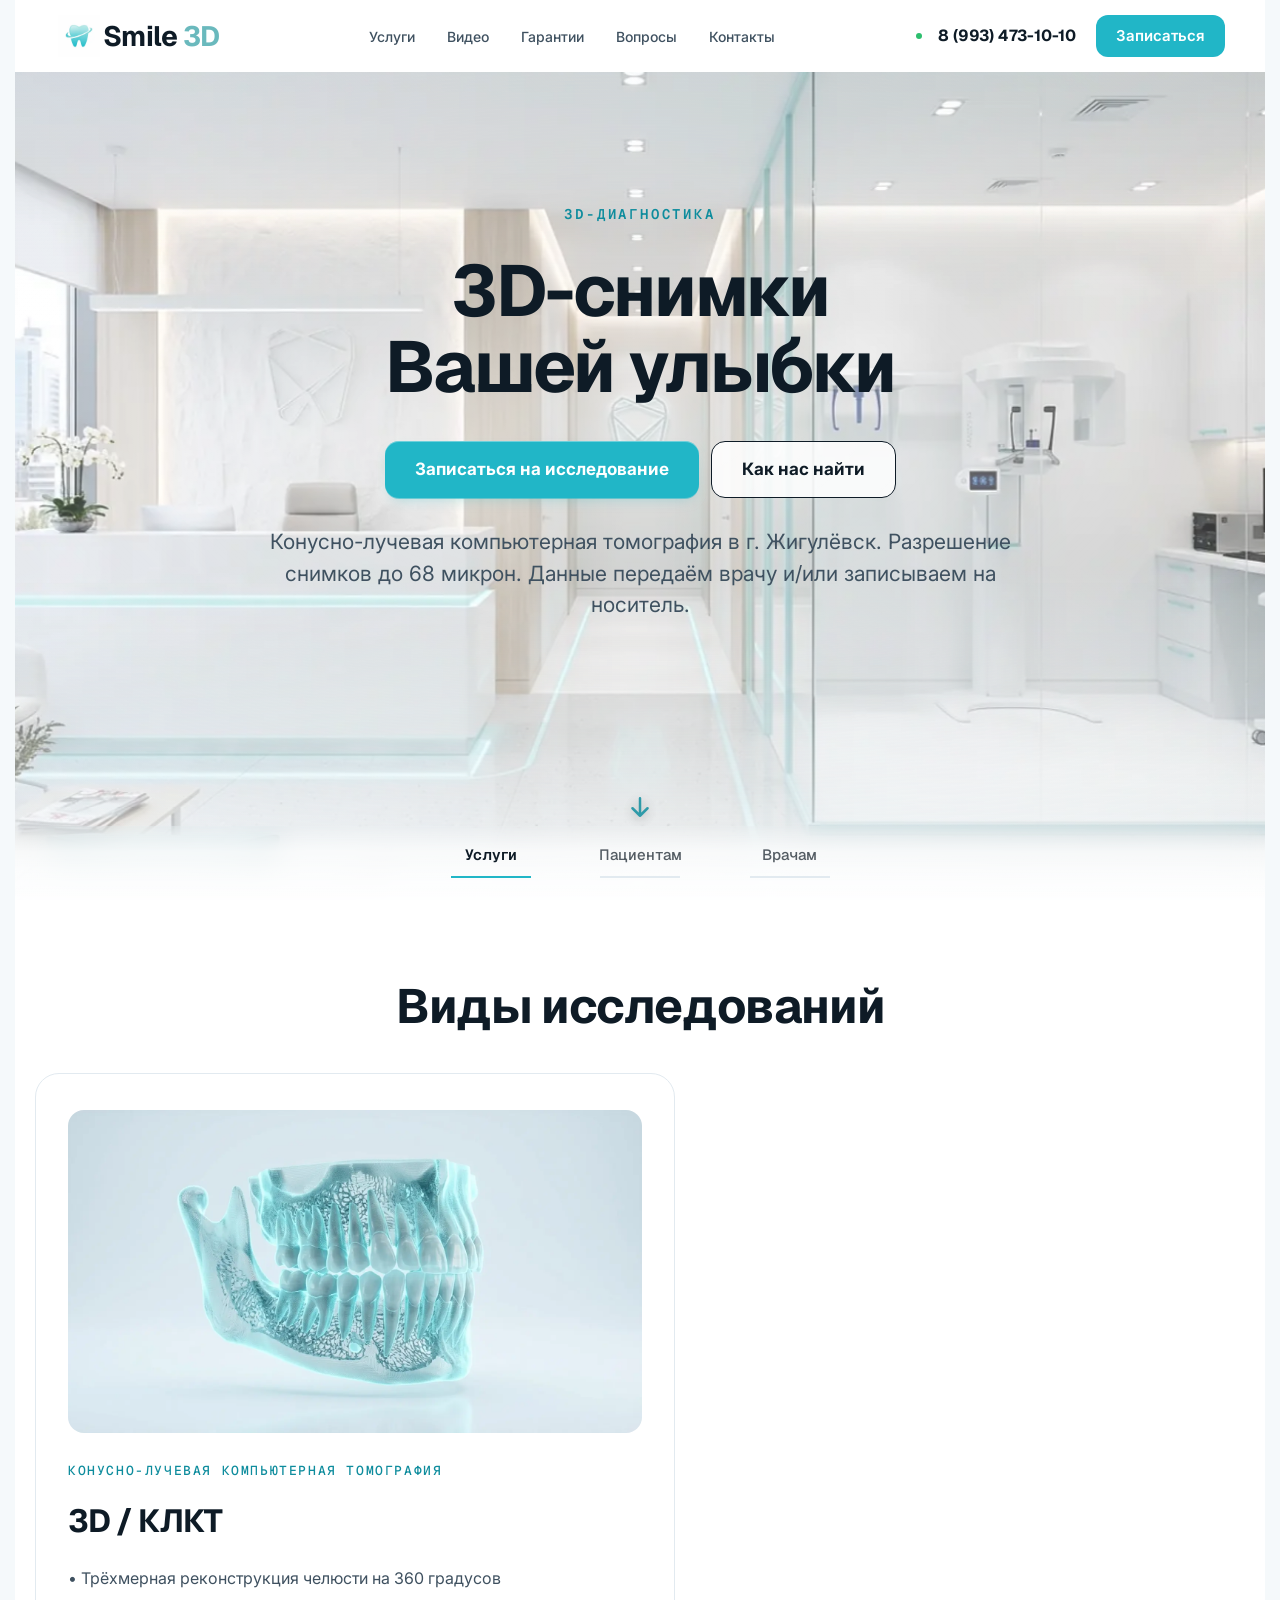
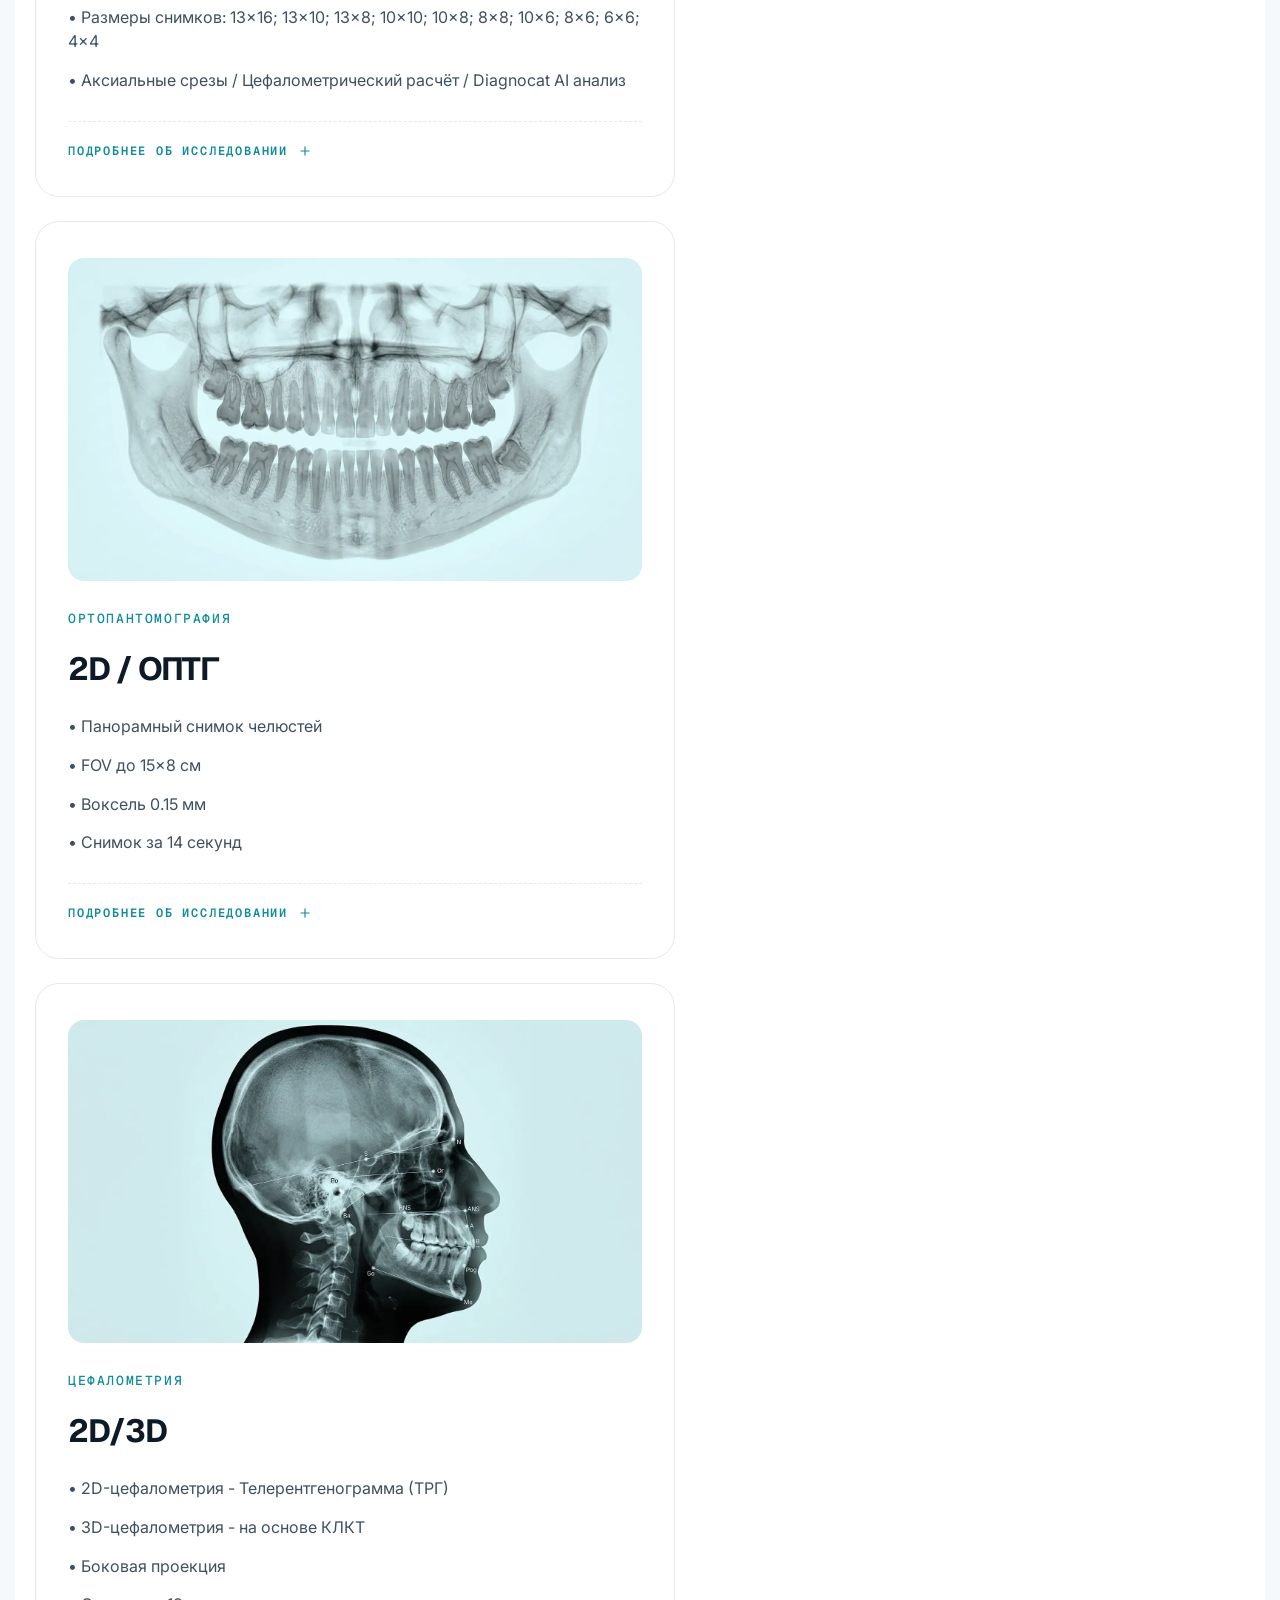
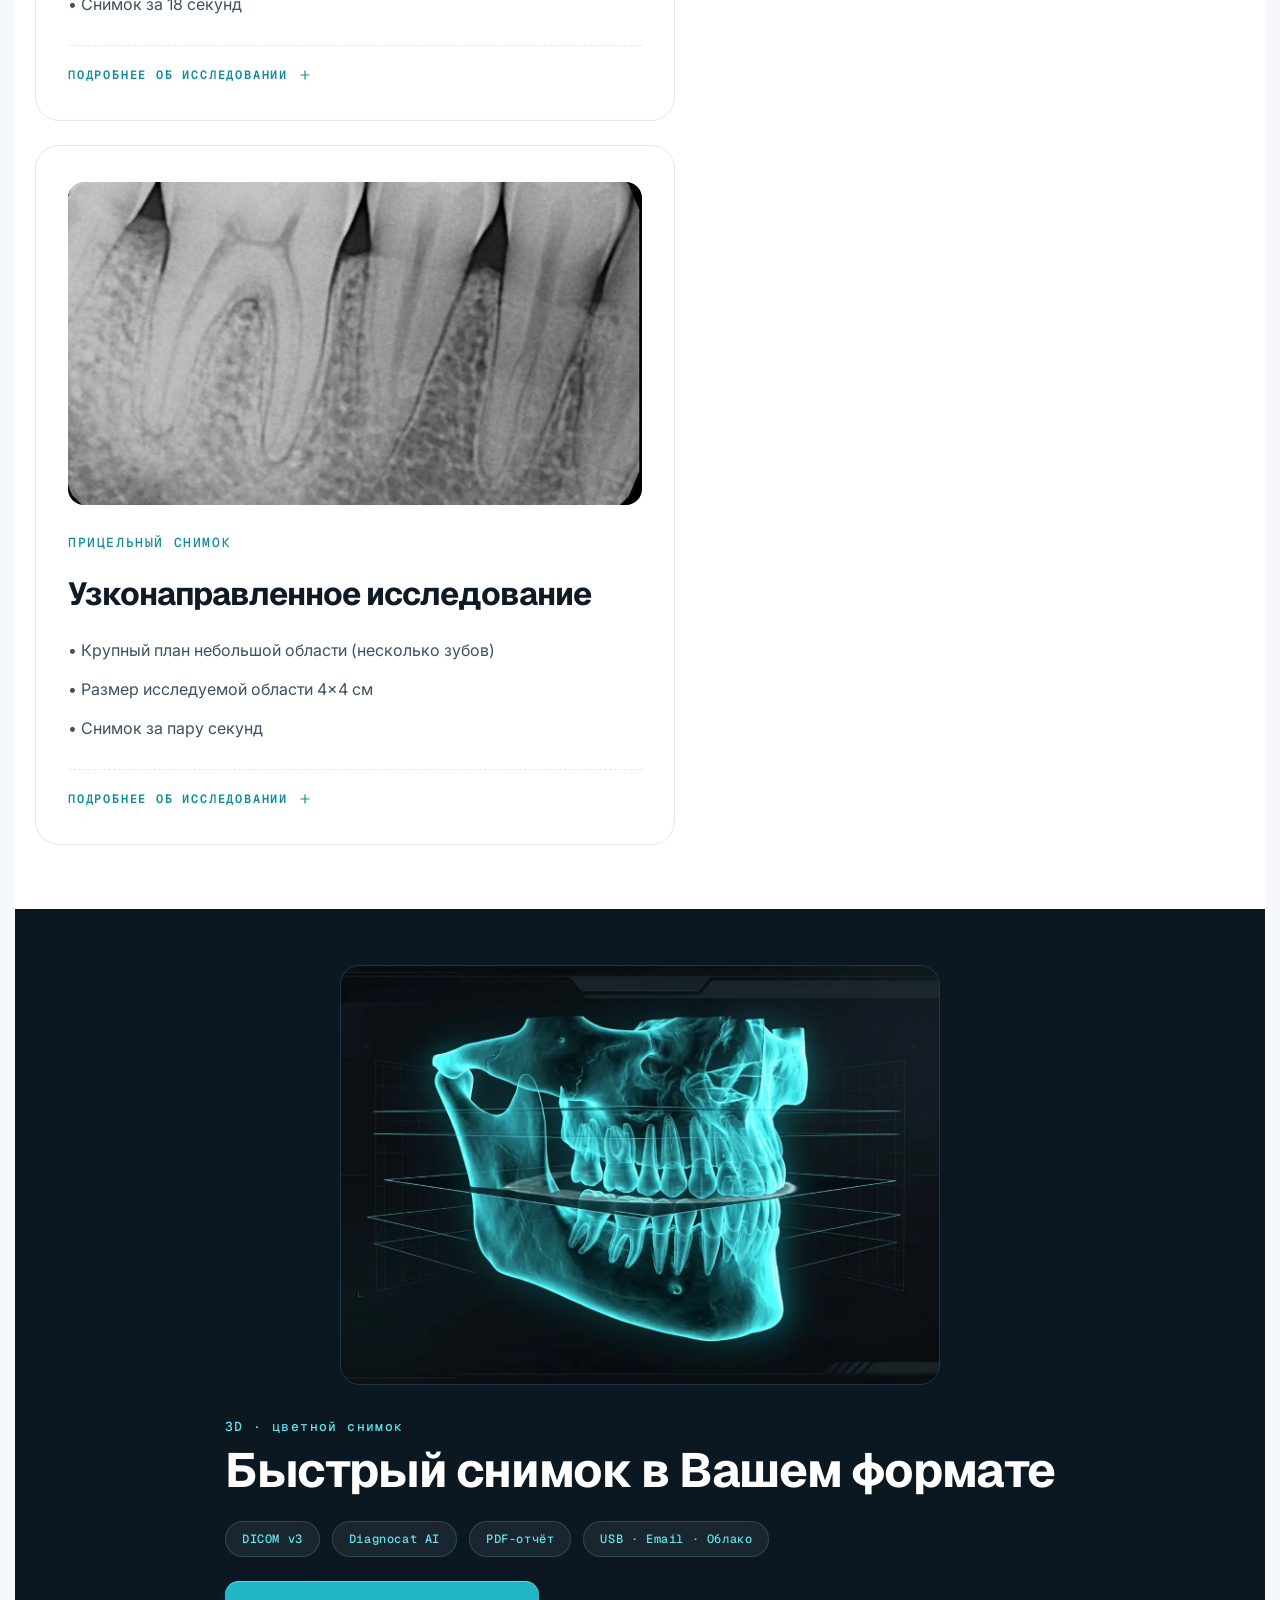
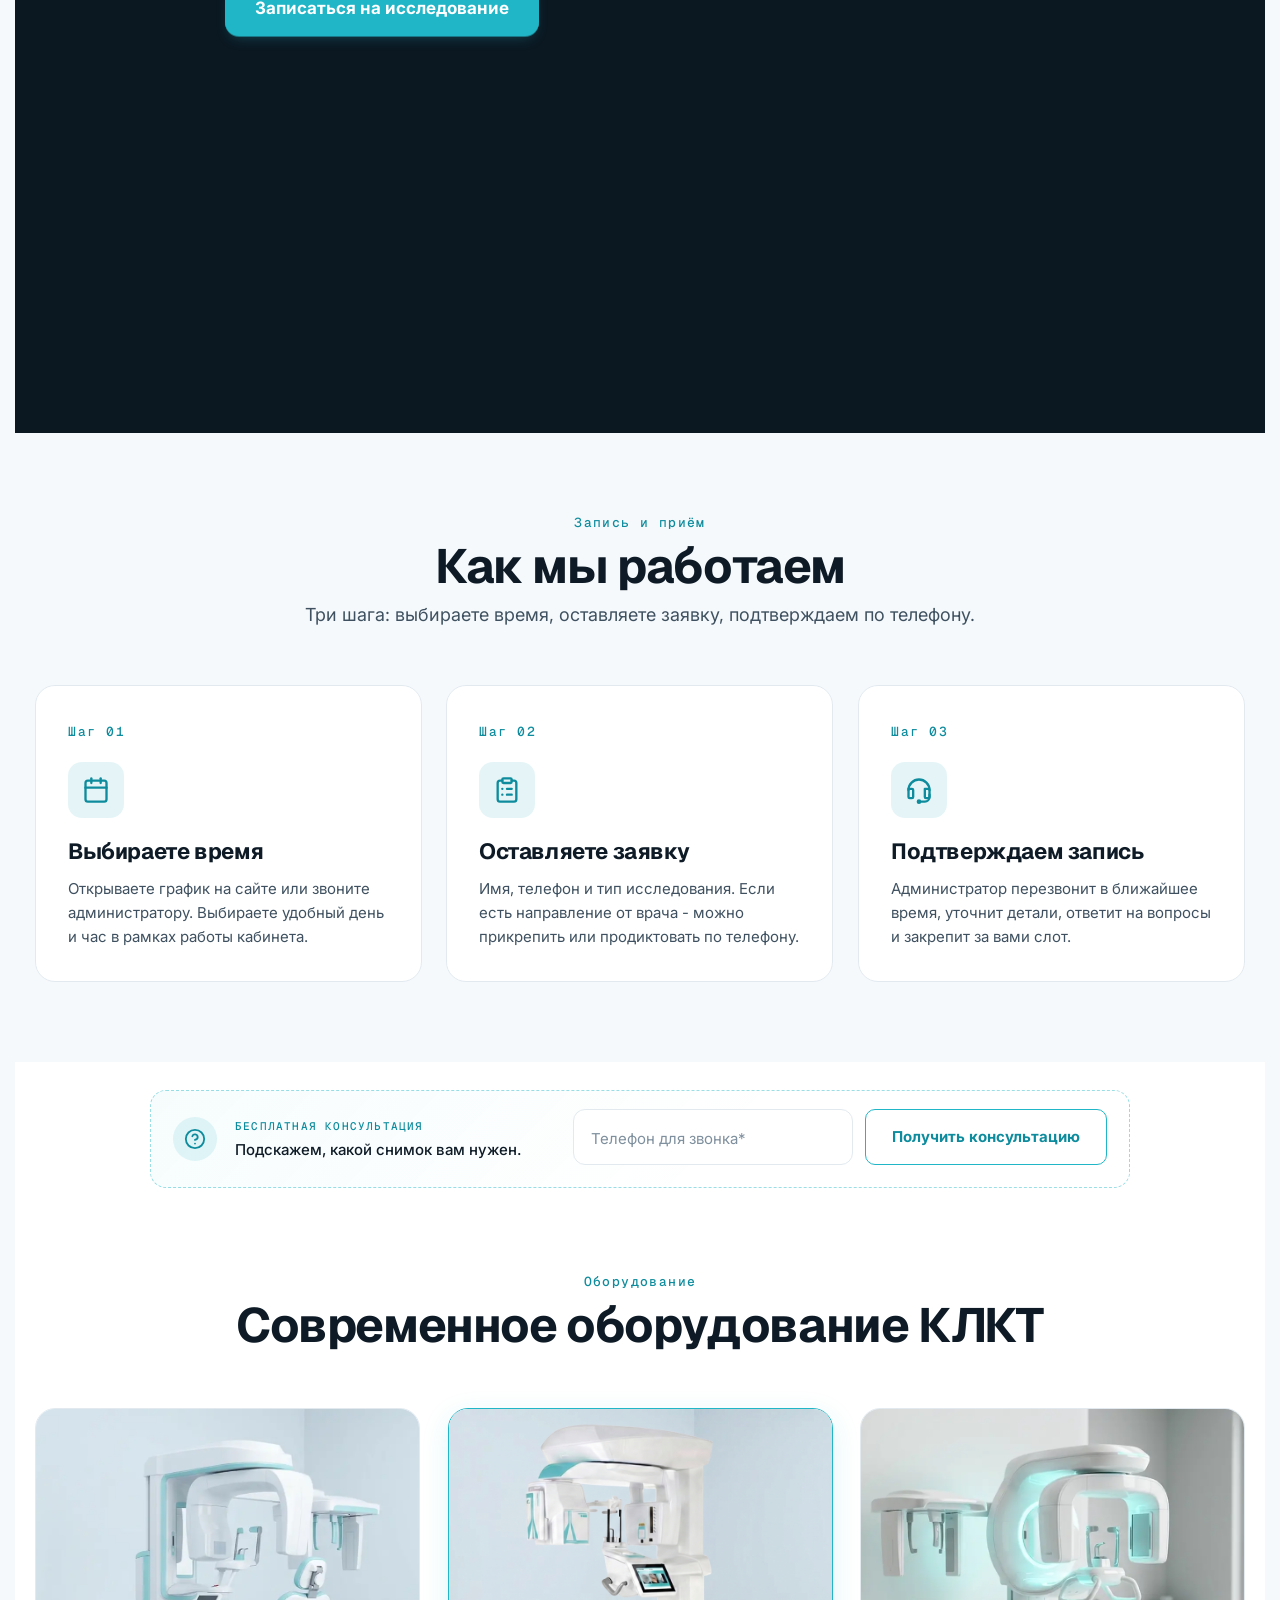
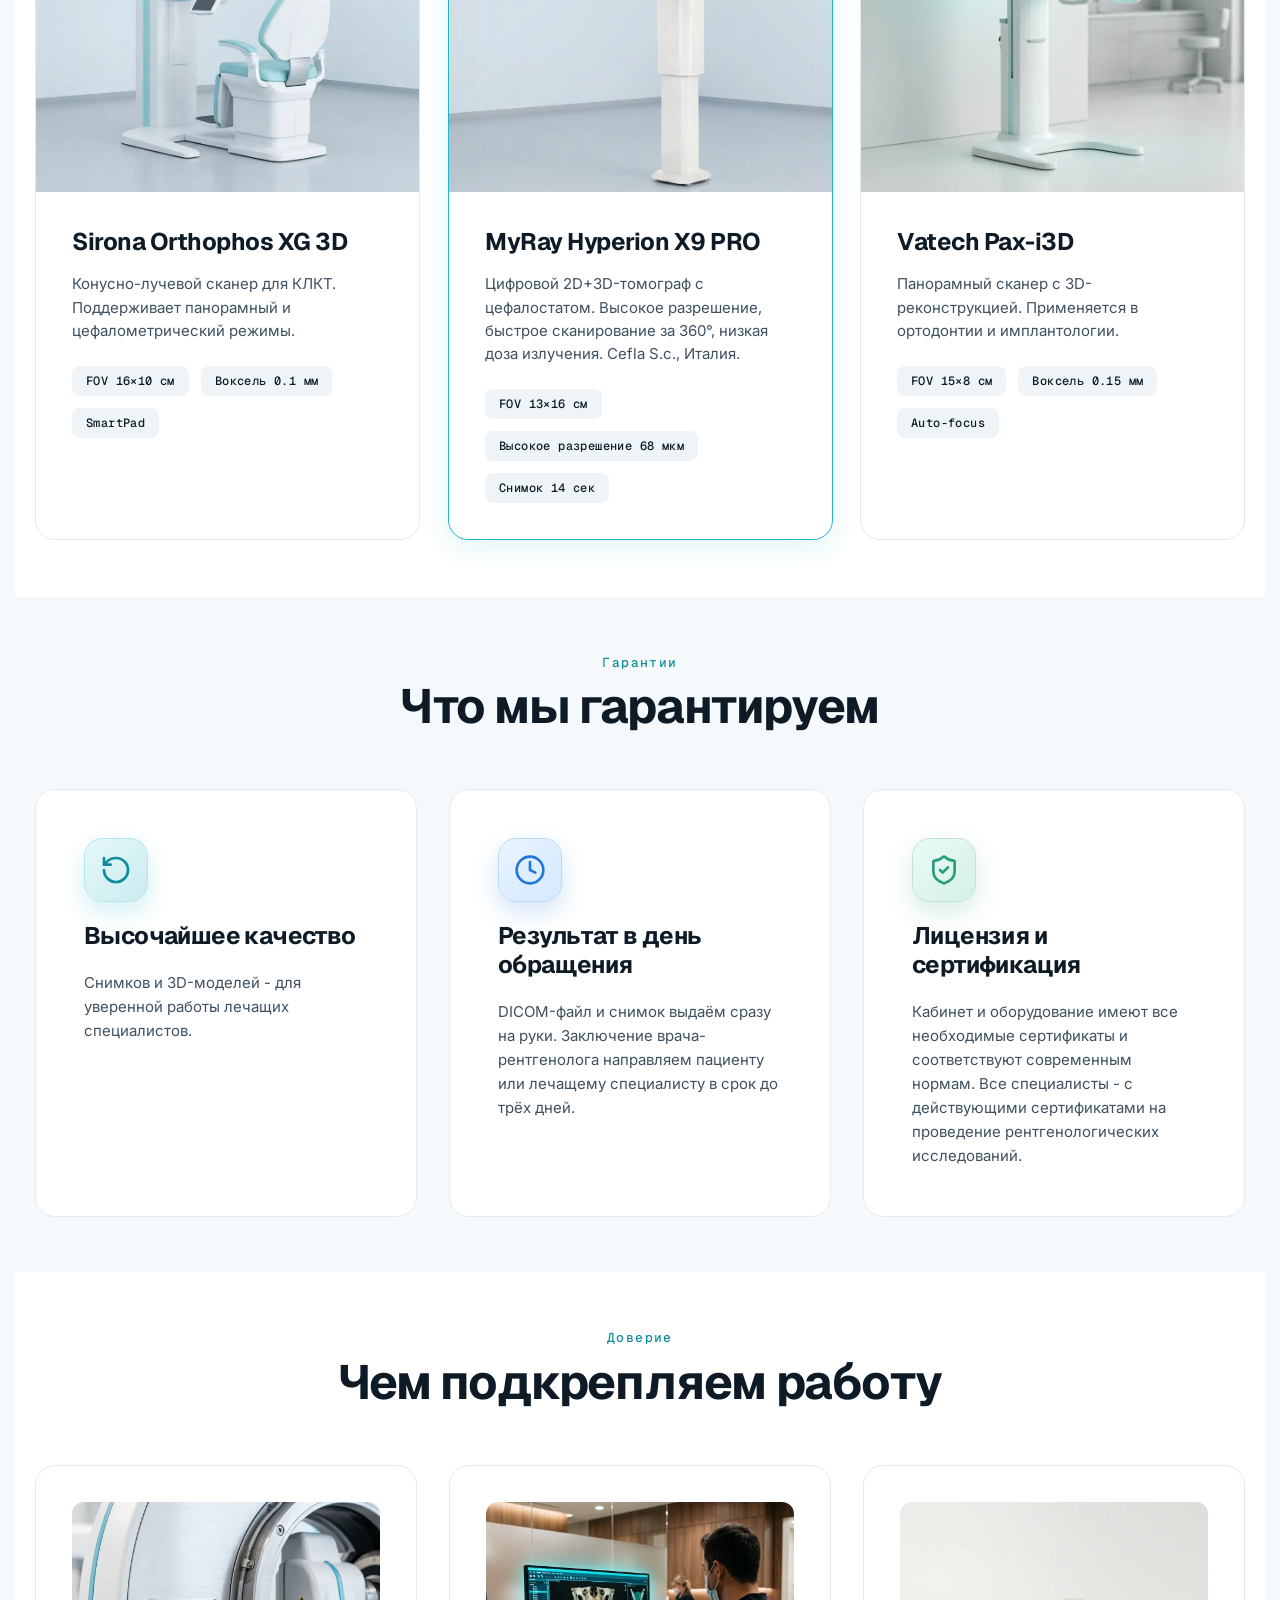
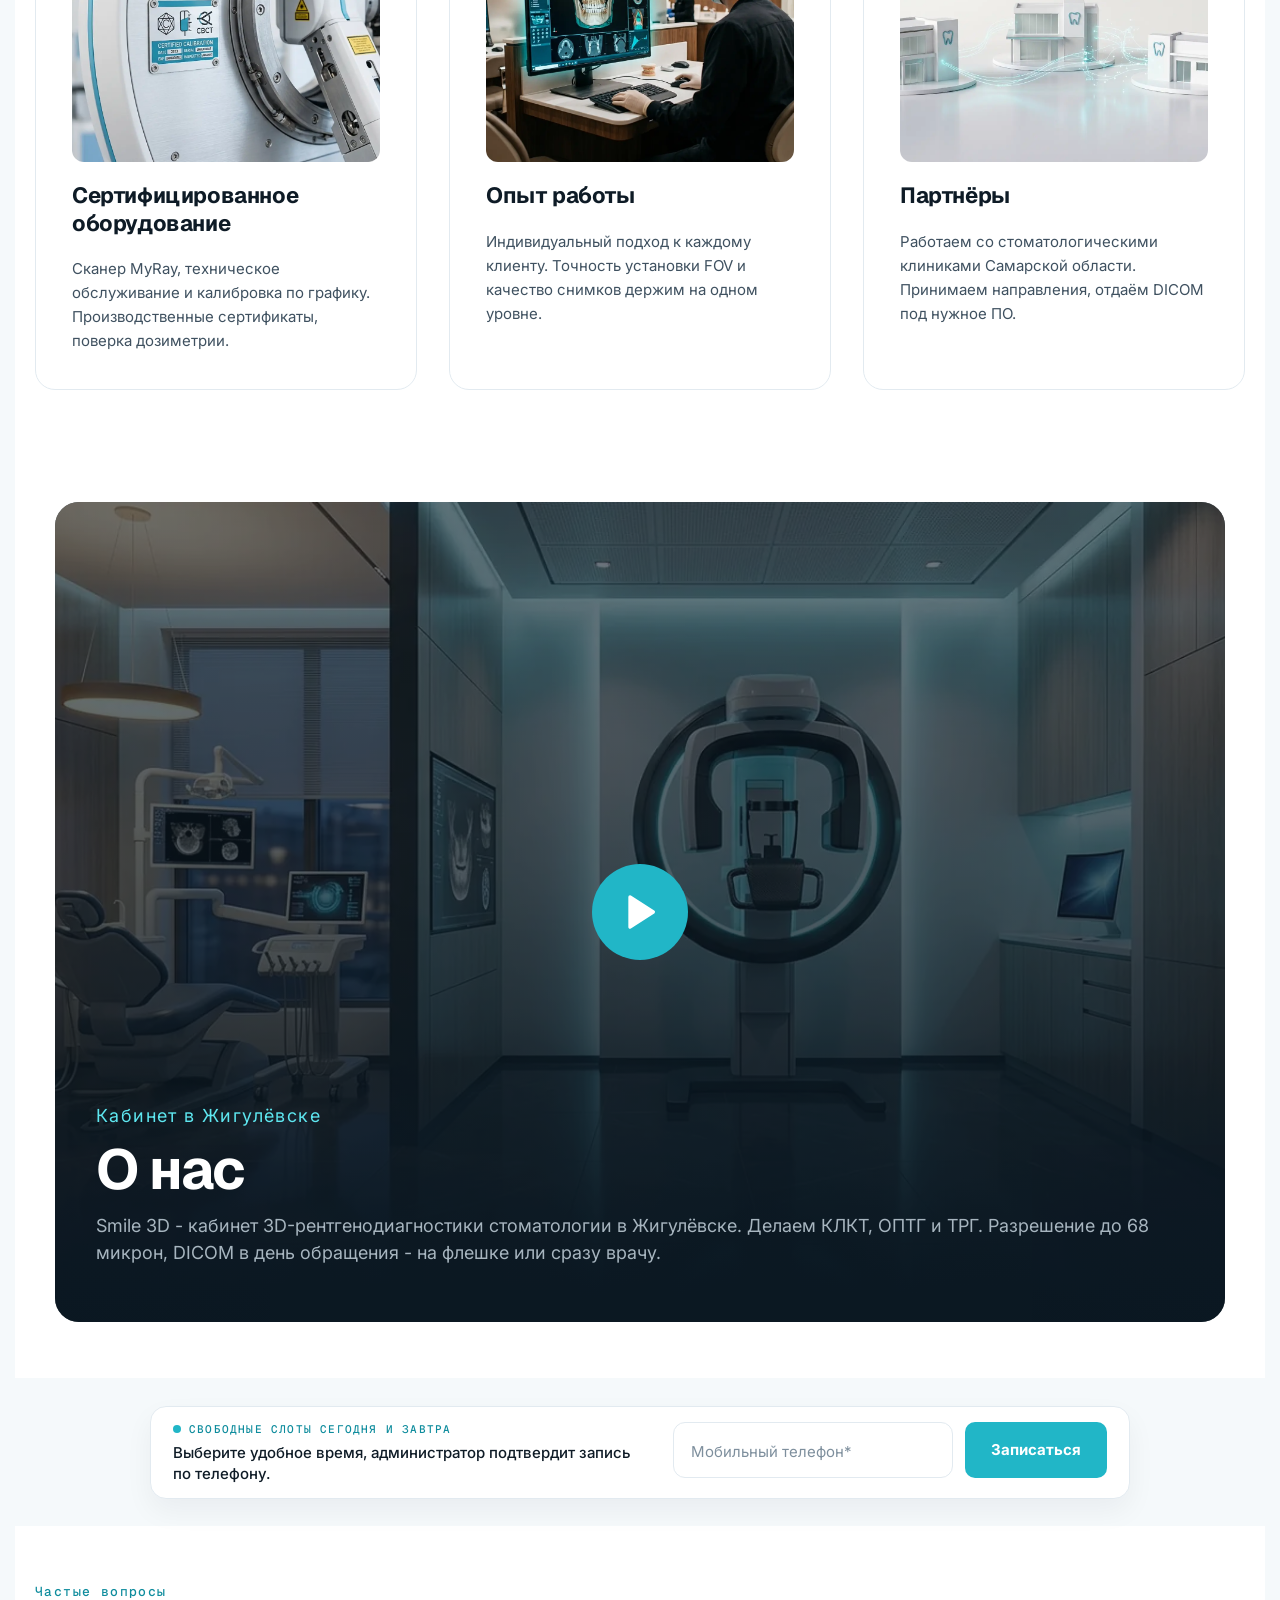
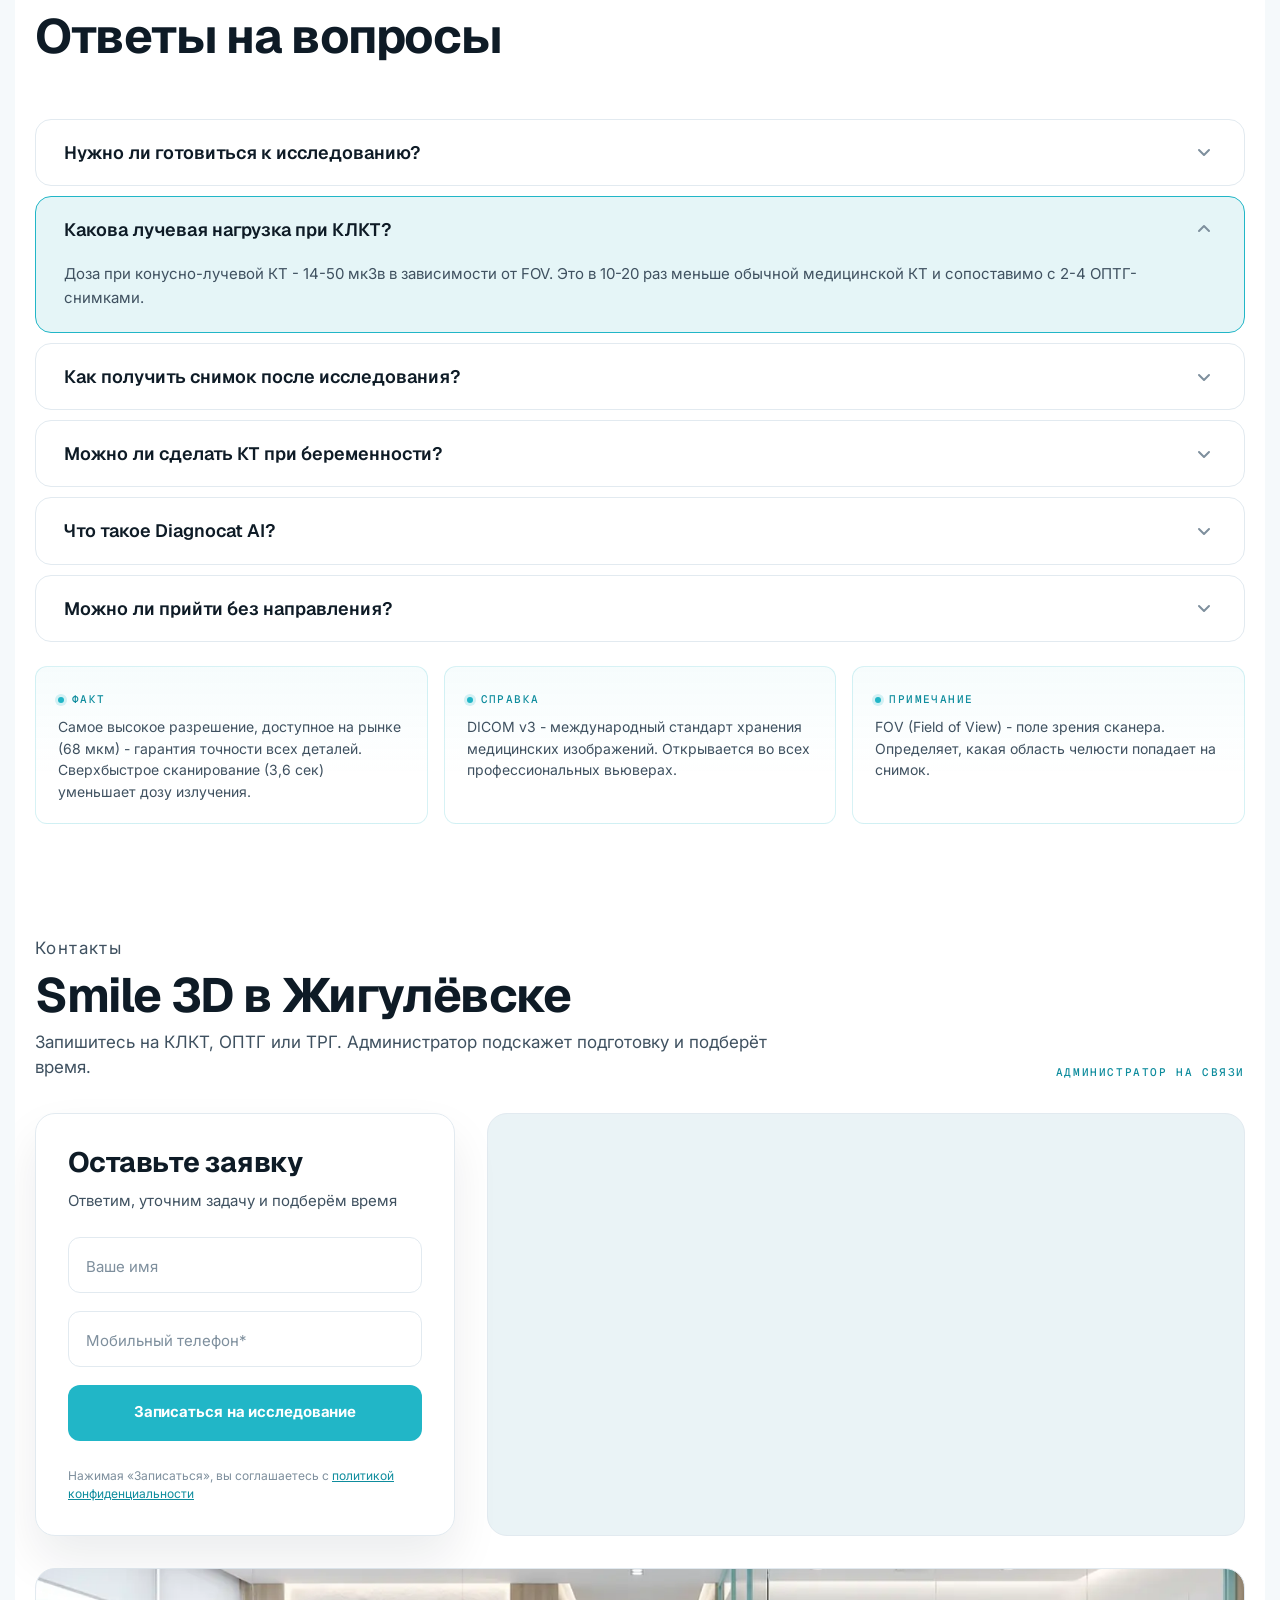
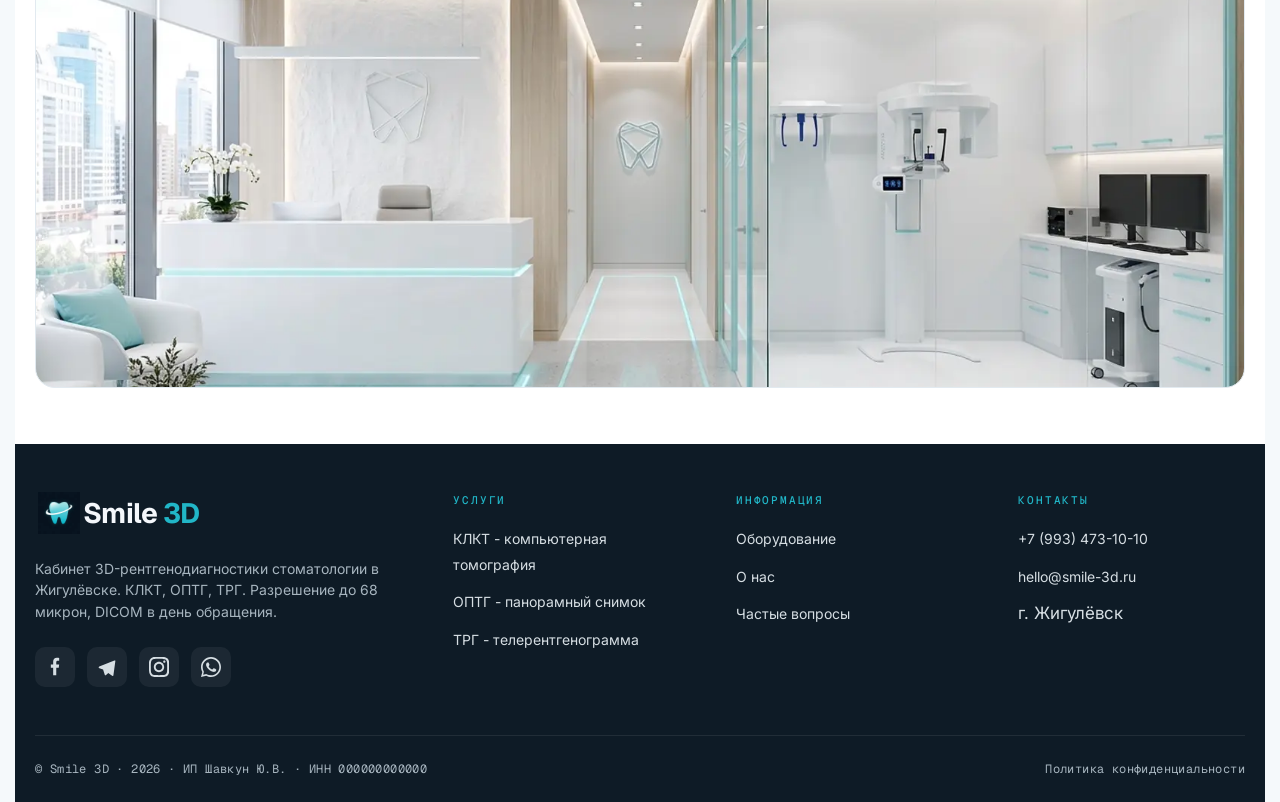
==== commit a0a8e7e0: "v7.43: FAQ default-open + Прицельный + privacy" ====
--- a/index.html
+++ b/index.html
@@ -5247,9 +5247,8 @@
             <article class="service-card" data-service="periapical" role="button" tabindex="0" aria-expanded="false" aria-controls="service-detail">
               <div class="service-card__visual" style="background-image: url('assets/img/svc-card-periapical.jpg');"></div>
               <p class="service-meta">Прицельный снимок</p>
-              <h3>Прицельный рентген</h3>
+              <h3>Узконаправленное исследование</h3>
               <ul class="service-card__features">
-                <li>• Узконаправленное исследование</li>
                 <li>• Крупный план небольшой области (несколько зубов)</li>
                 <li>• Размер исследуемой области 4×4 см</li>
                 <li>• Снимок за пару секунд</li>
@@ -5634,7 +5633,7 @@
             <p class="faq-item__answer">Специальная подготовка не требуется. Снимите серьги, заколки, пирсинг и металлические украшения в области головы и шеи - они могут давать артефакты на снимке. Есть и пить можно как обычно.</p>
           </details>
 
-          <details class="faq-item">
+          <details class="faq-item" open>
             <summary>Какова лучевая нагрузка при КЛКТ?</summary>
             <p class="faq-item__answer">Доза при конусно-лучевой КТ - 14-50 мкЗв в зависимости от FOV. Это в 10-20 раз меньше обычной медицинской КТ и сопоставимо с 2-4 ОПТГ-снимками.</p>
           </details>
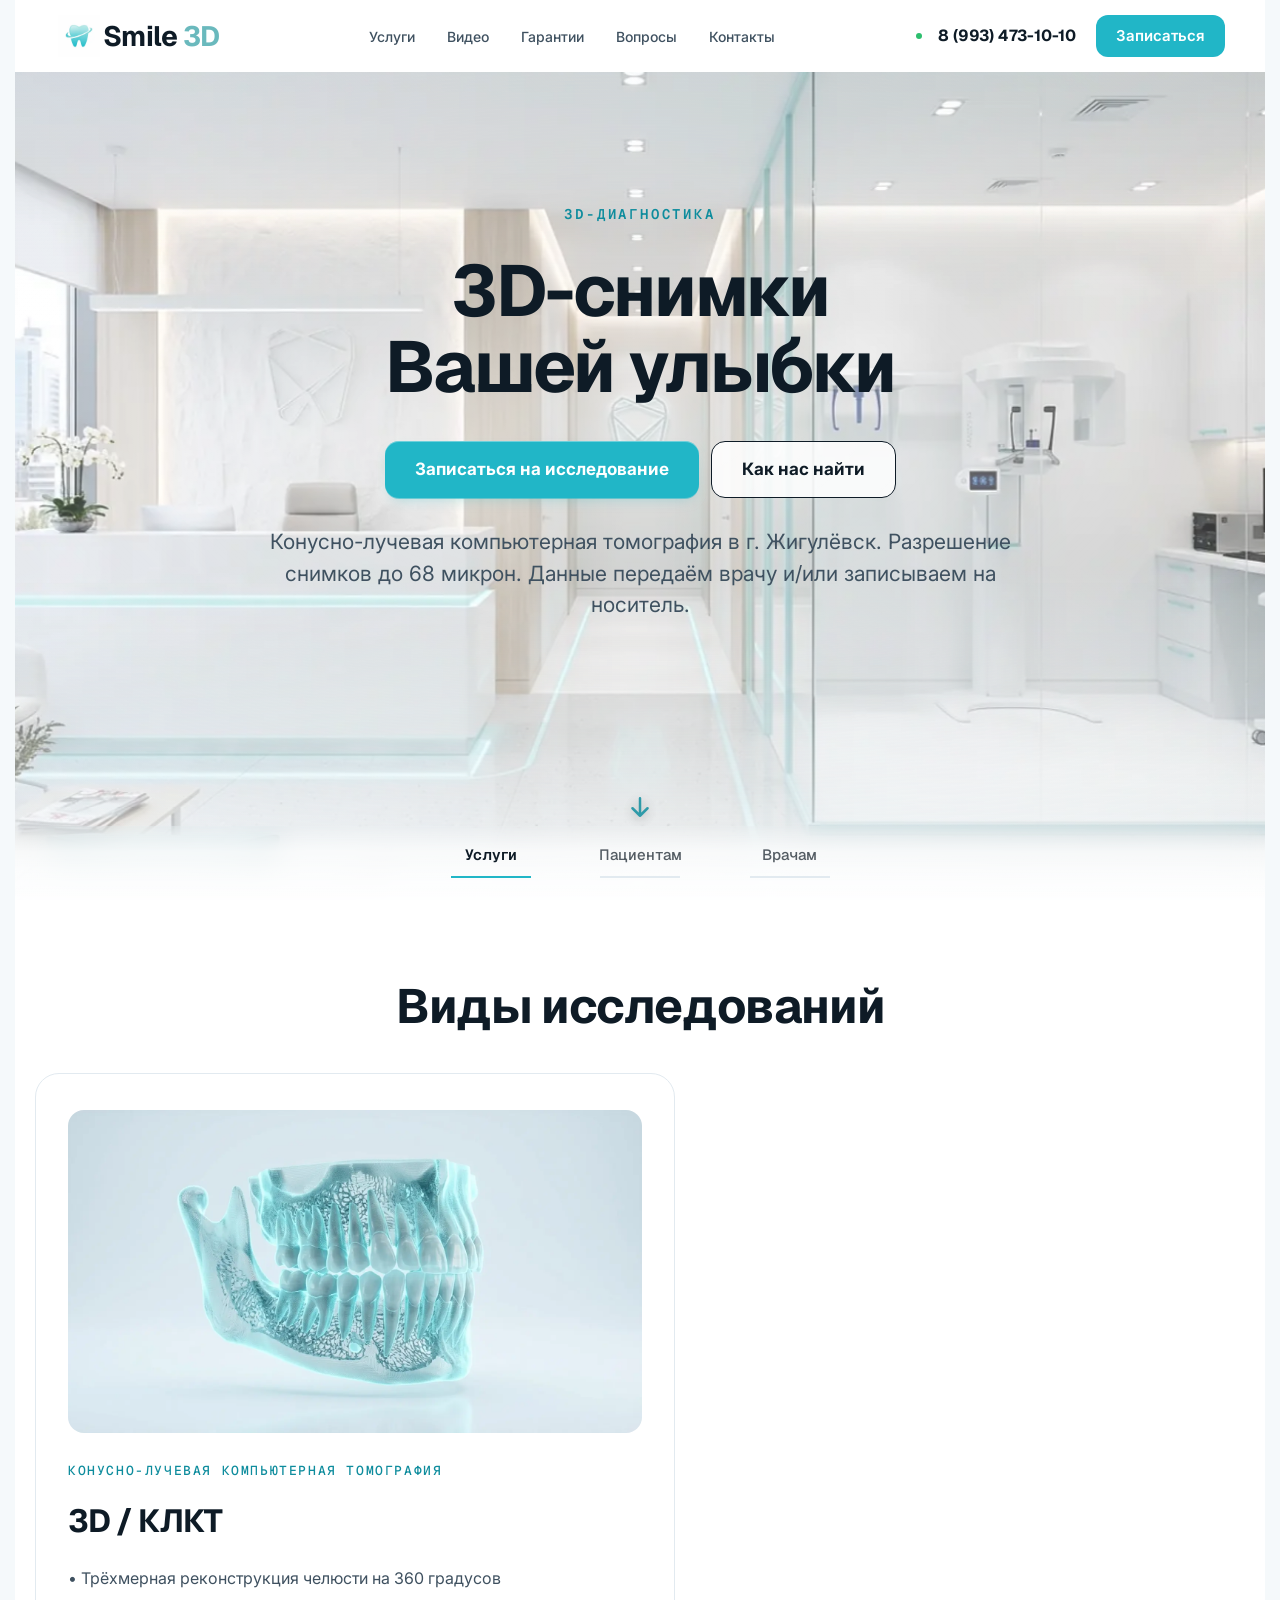
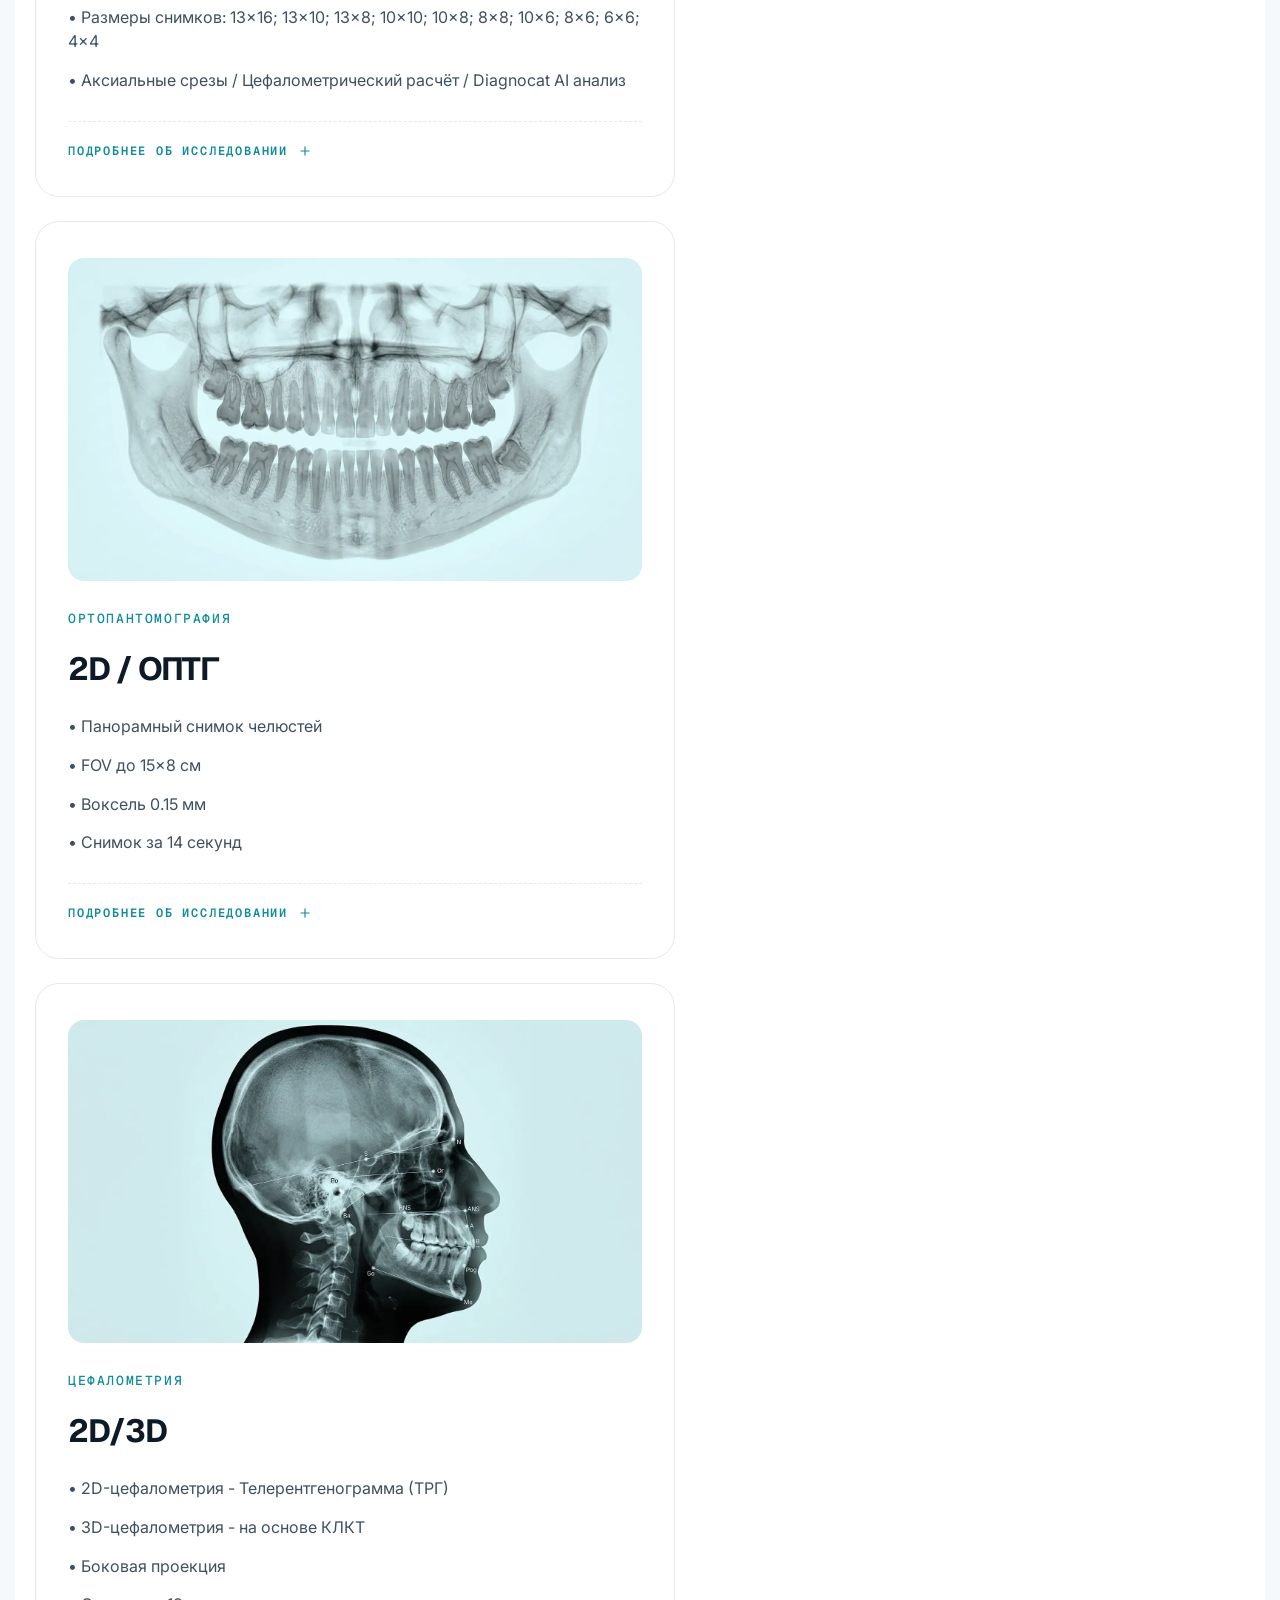
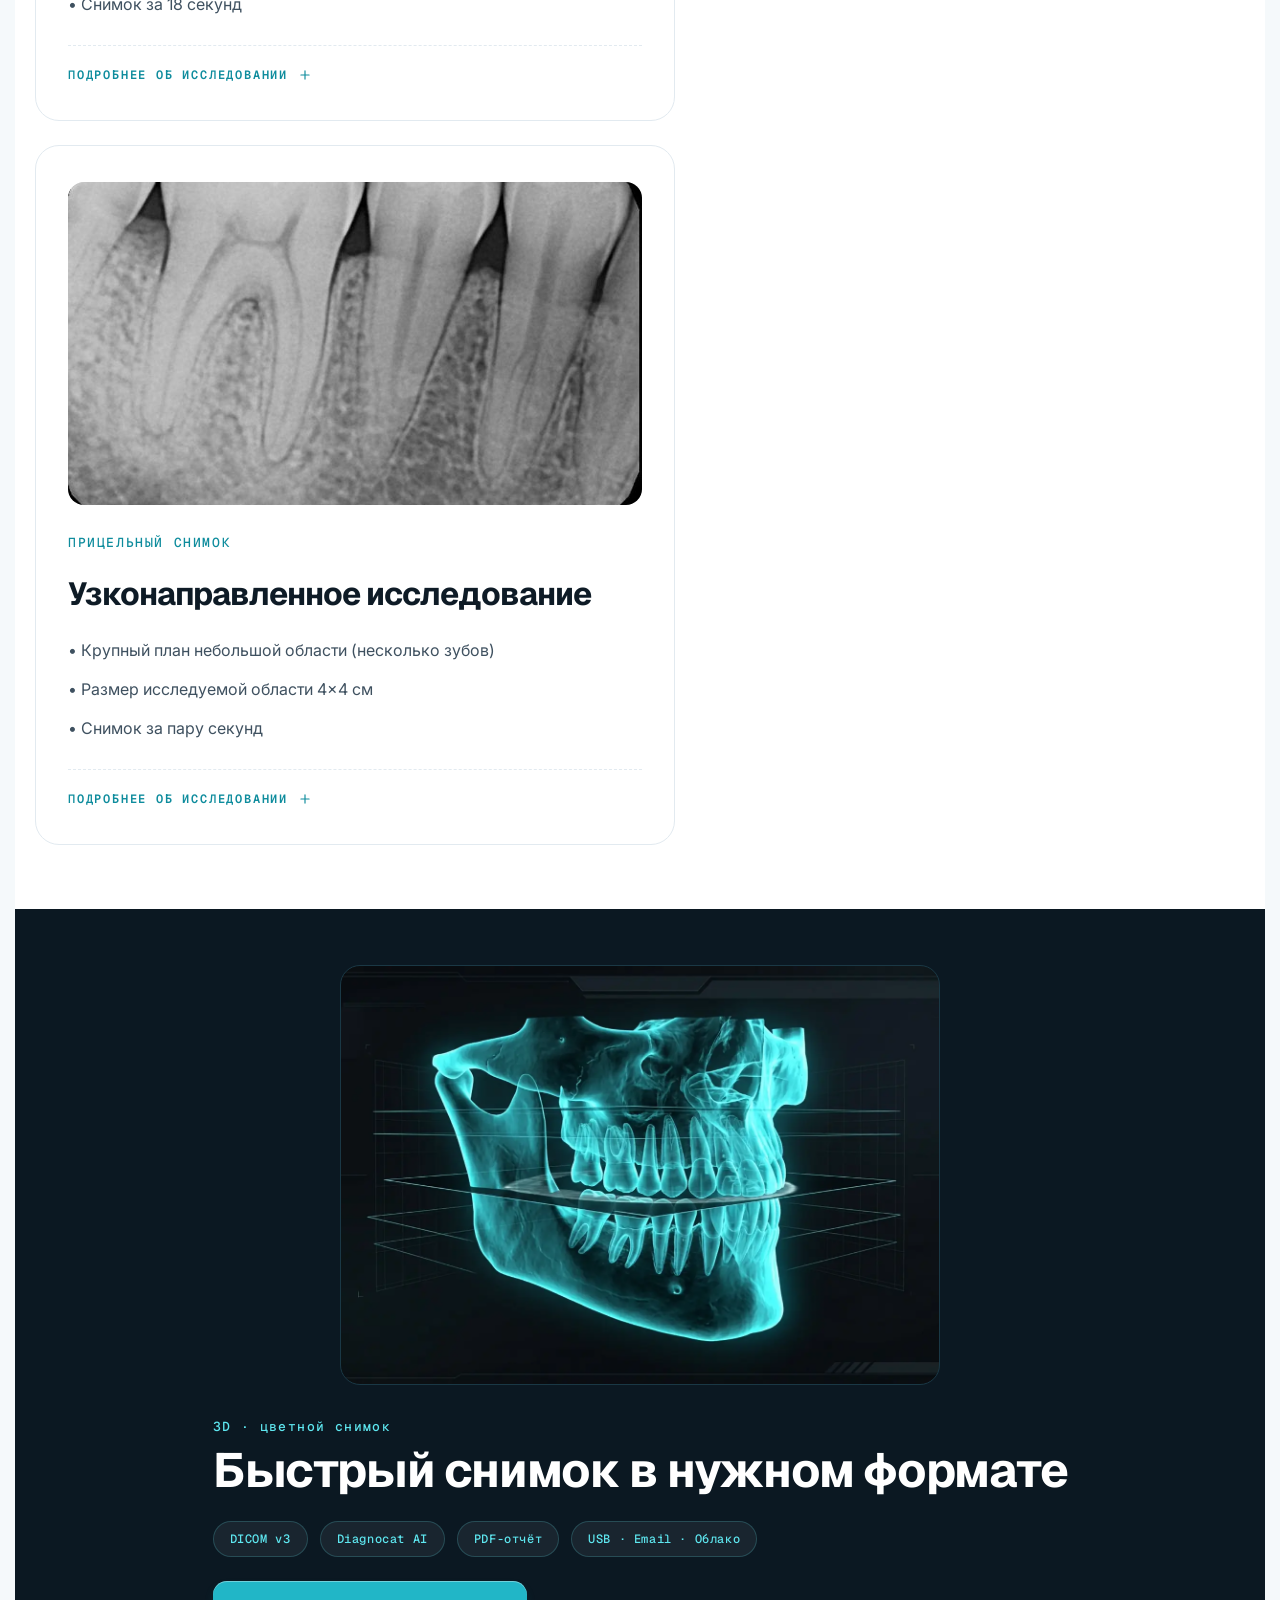
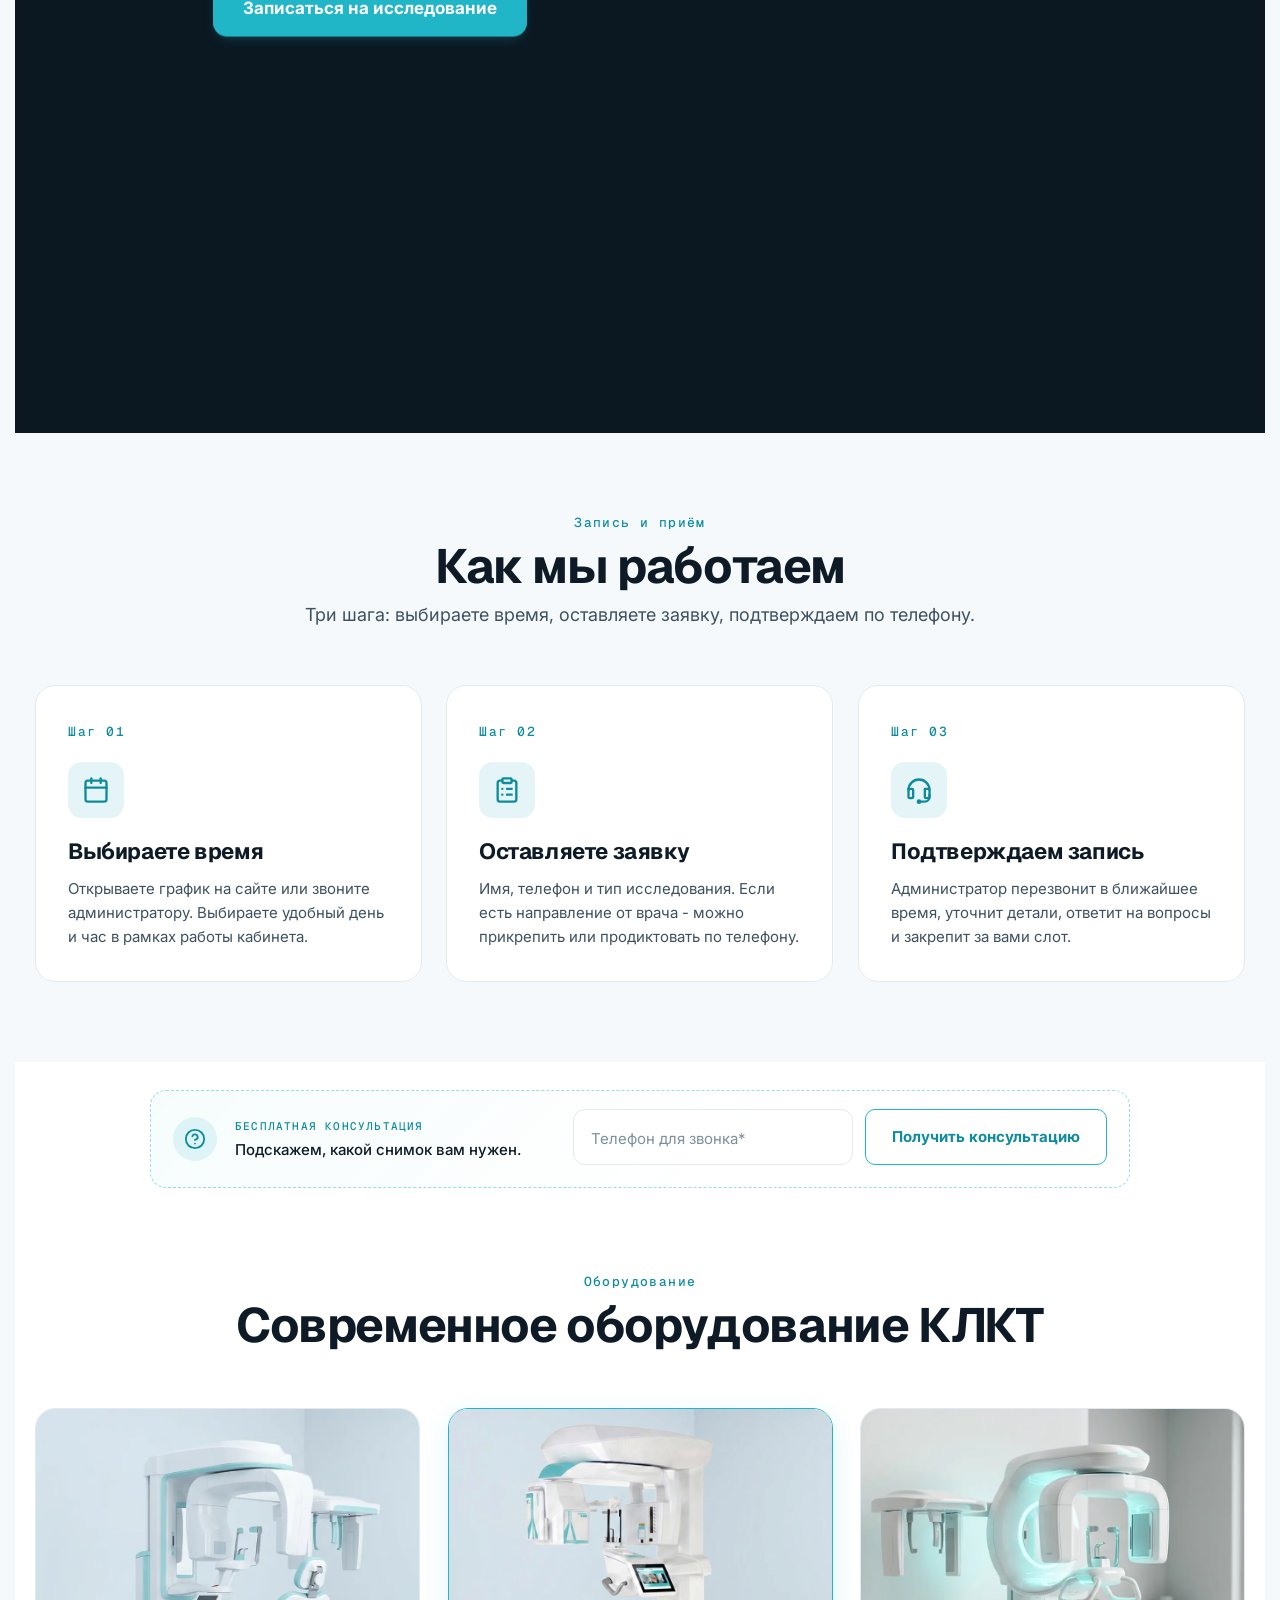
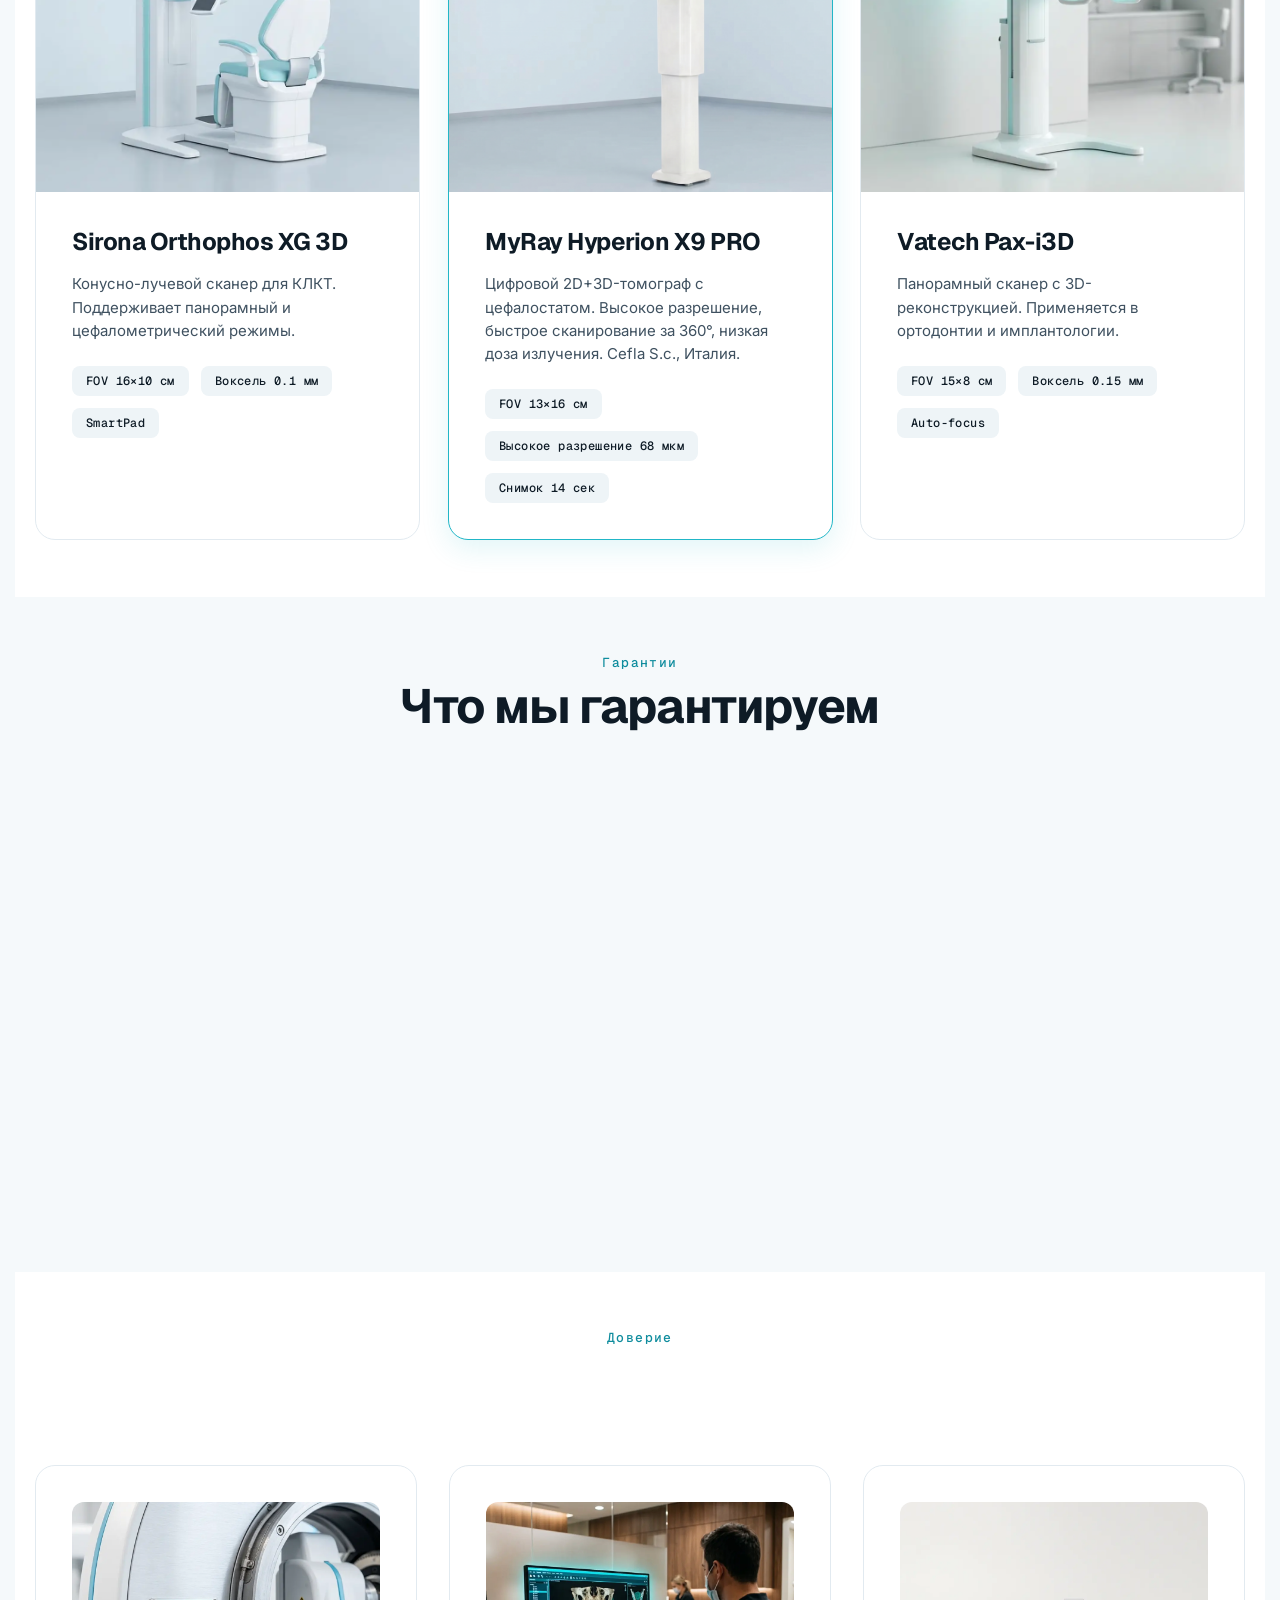
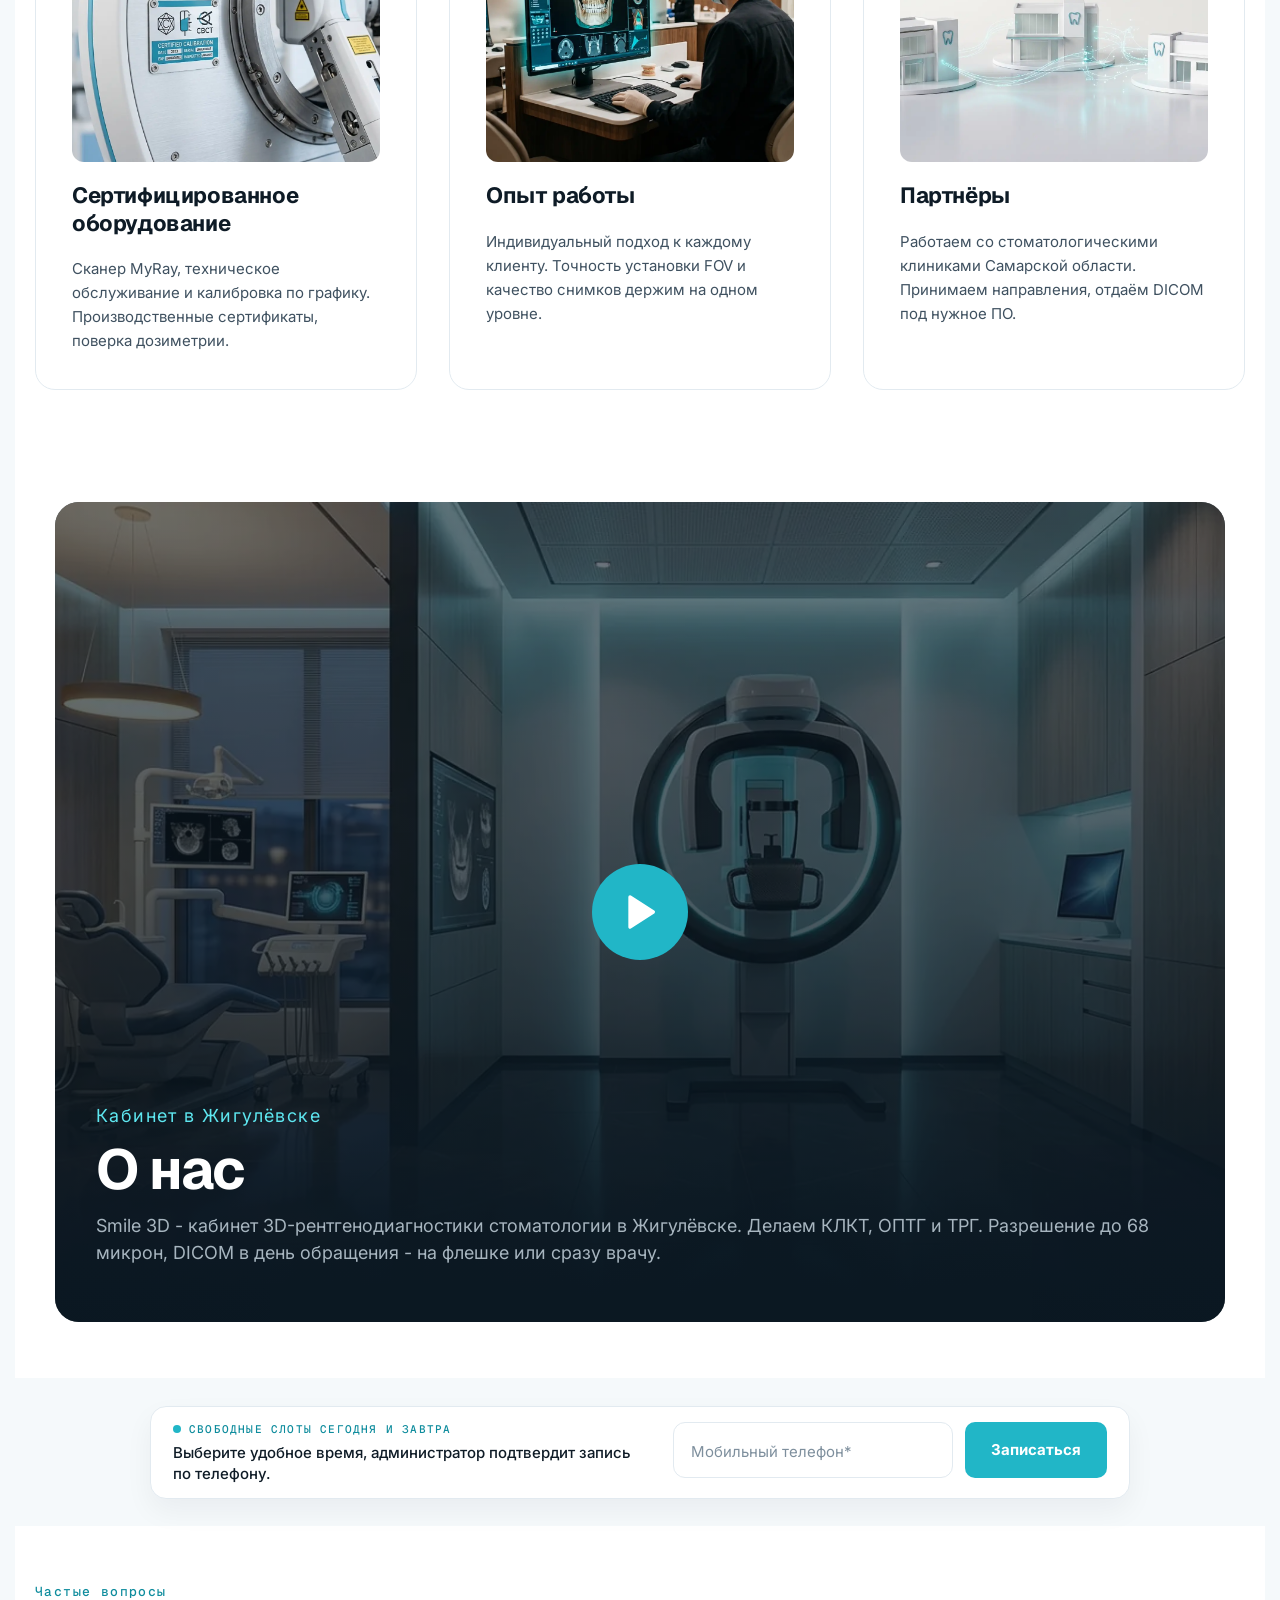
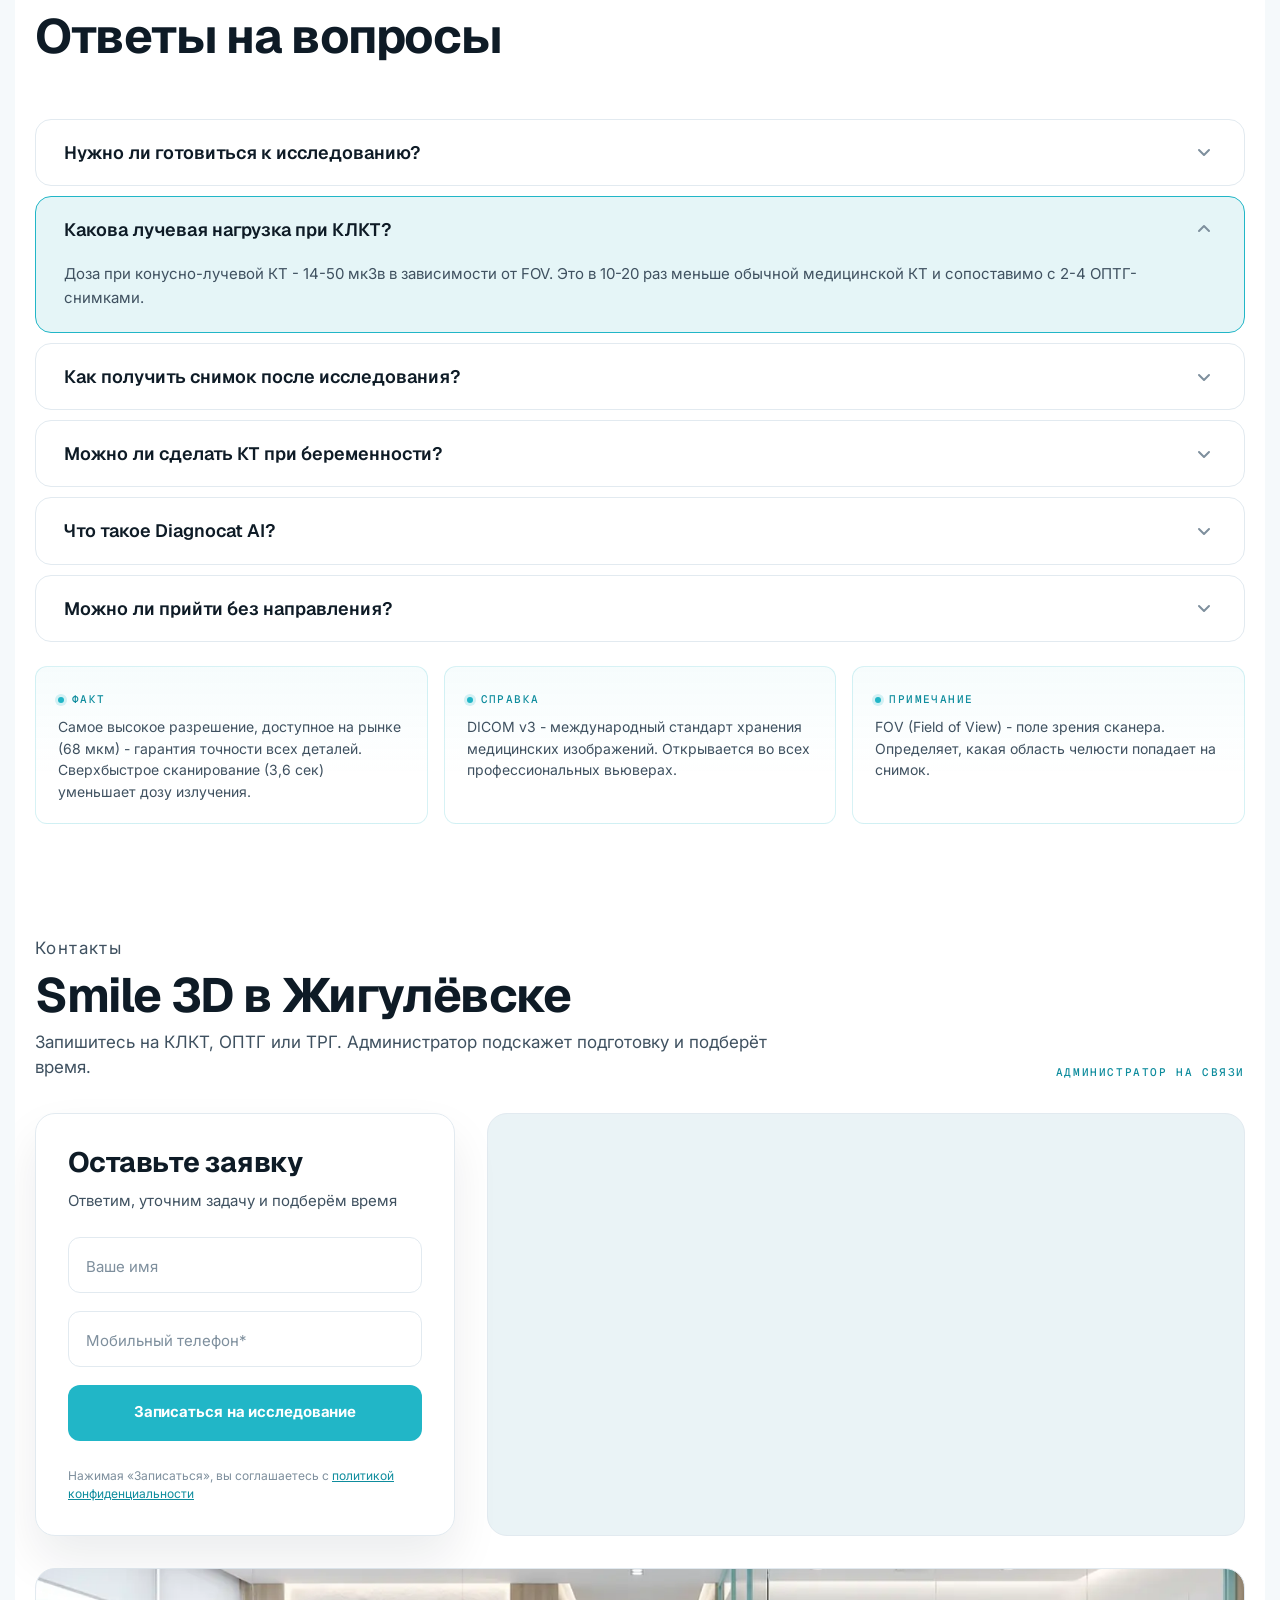
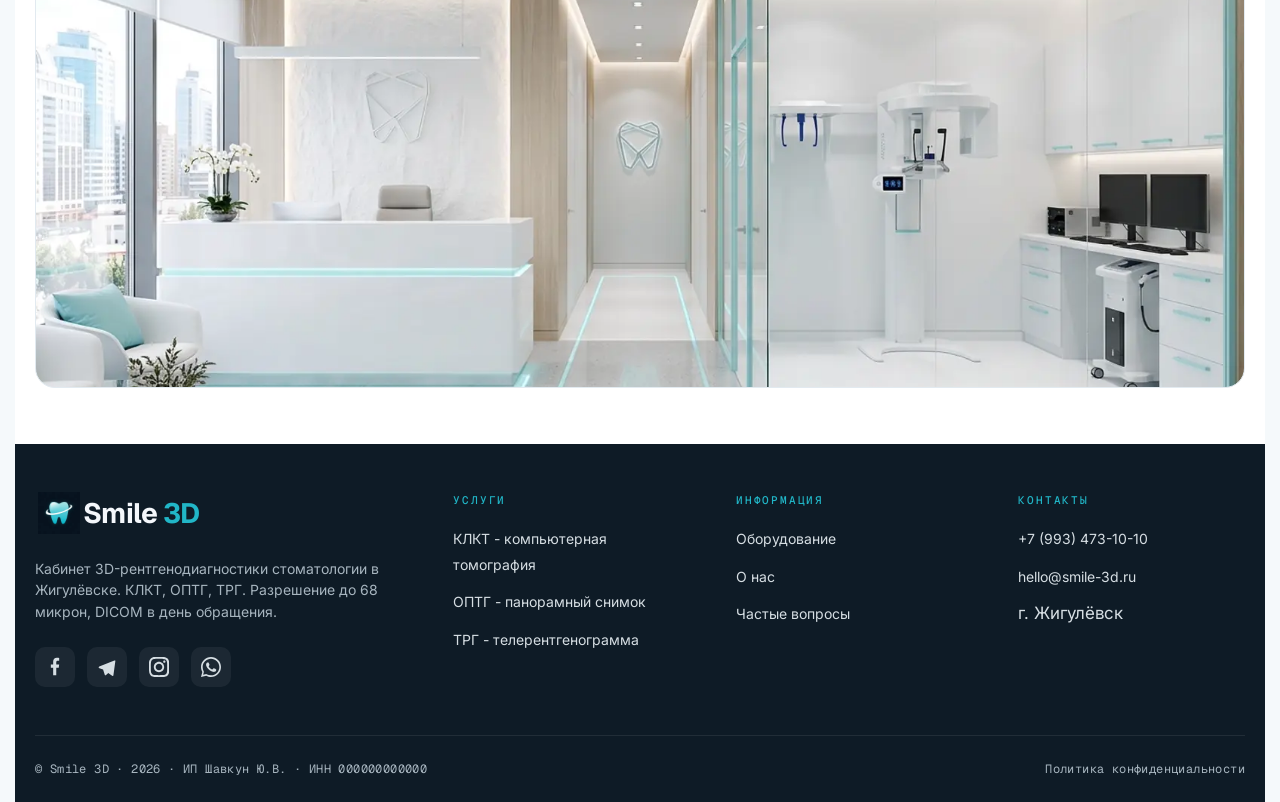
==== commit 971e5f5e: "v7.44: scan-story - нужном формате" ====
--- a/index.html
+++ b/index.html
@@ -5351,7 +5351,7 @@
       <div class="scan-story__content">
         <div class="scan-story__head">
           <p class="kicker">3D · цветной снимок</p>
-          <h2>Быстрый снимок в&nbsp;Вашем формате</h2>
+          <h2>Быстрый снимок в&nbsp;нужном формате</h2>
         </div>
         <div class="scan-chips">
           <span class="scan-chip">DICOM v3</span>
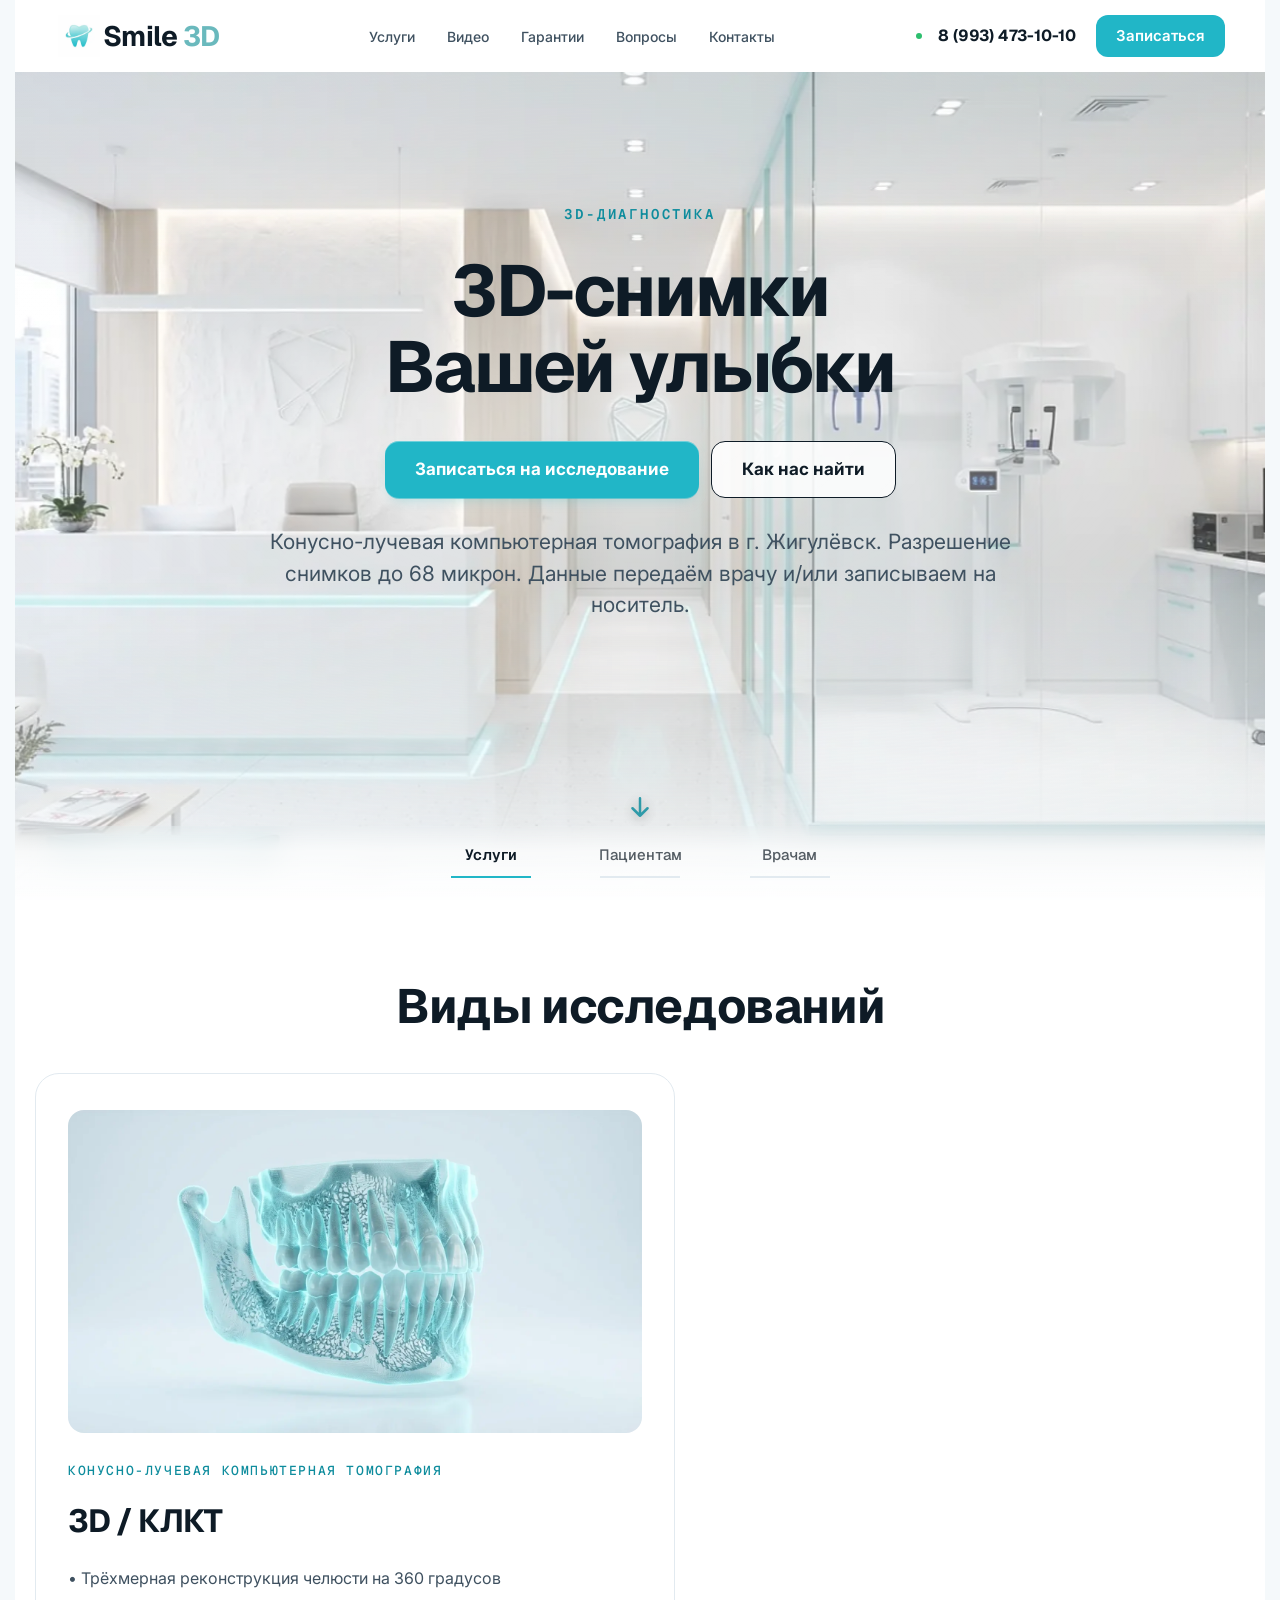
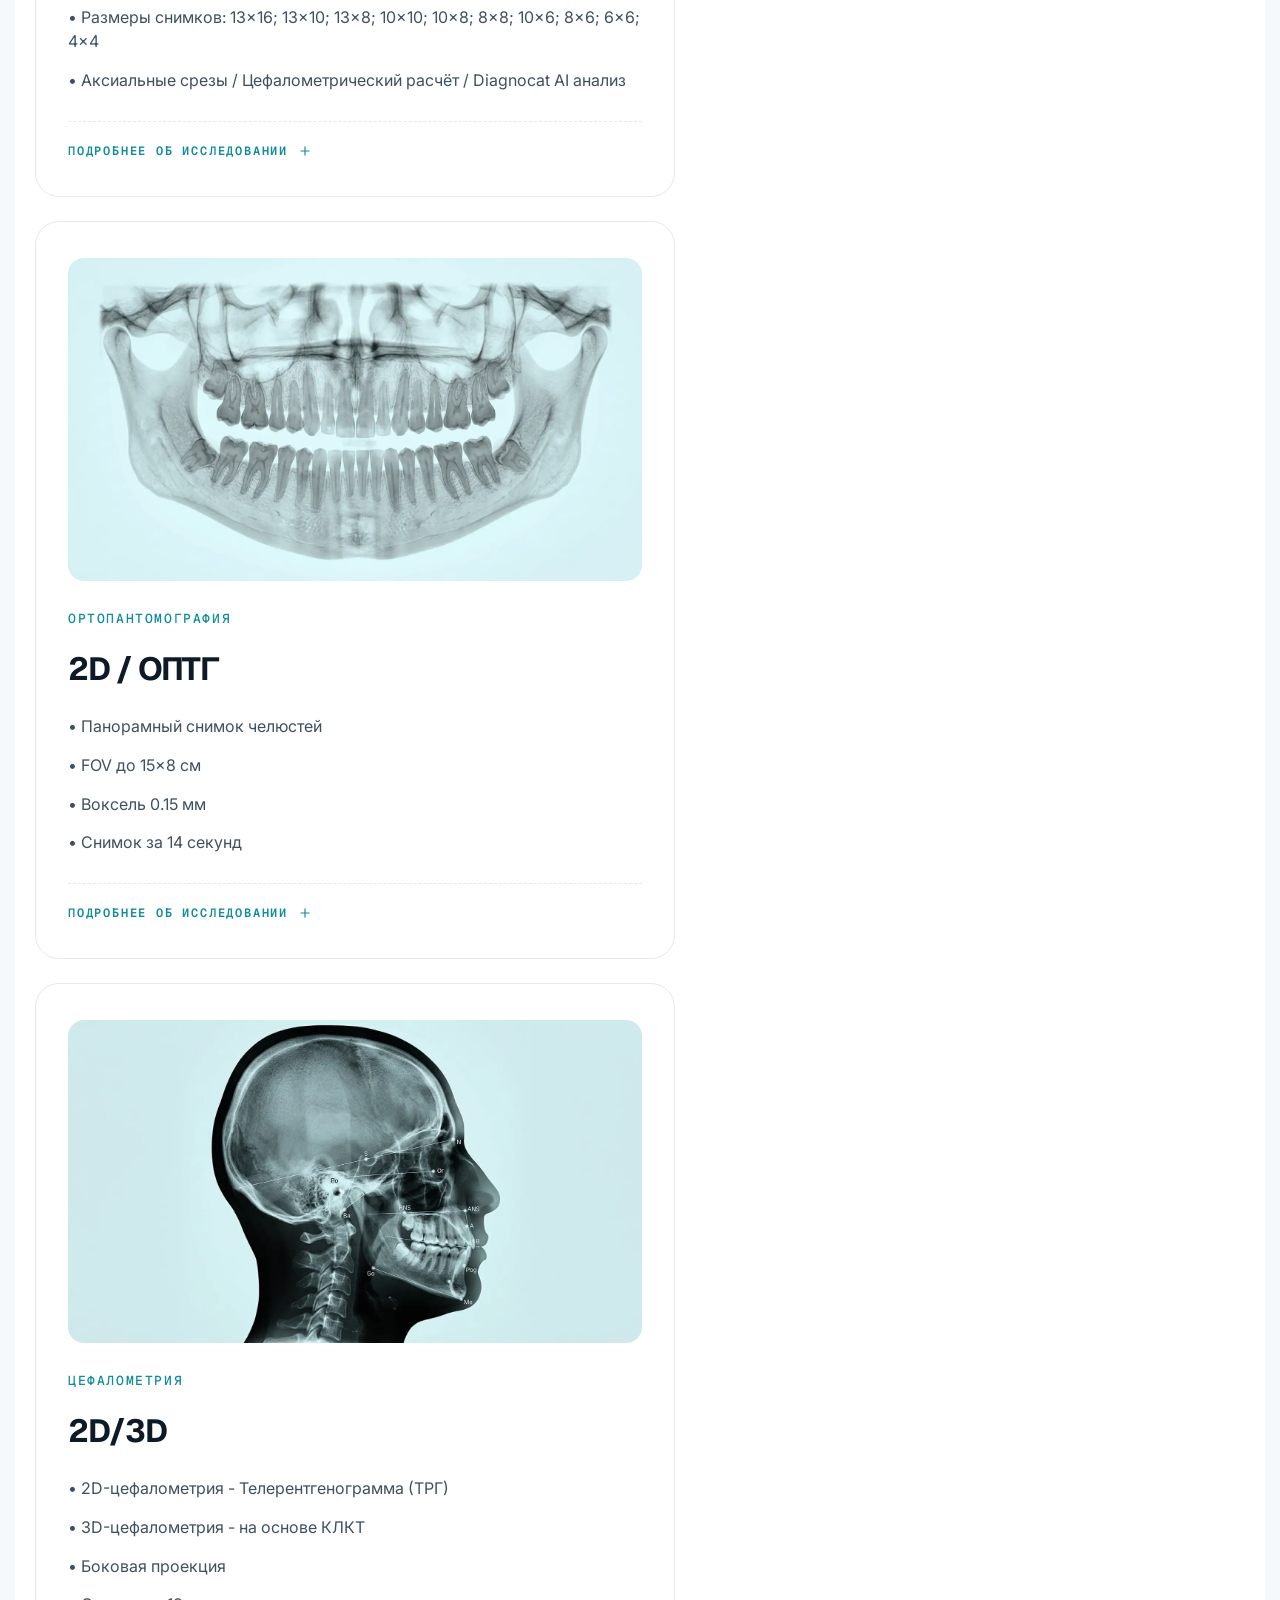
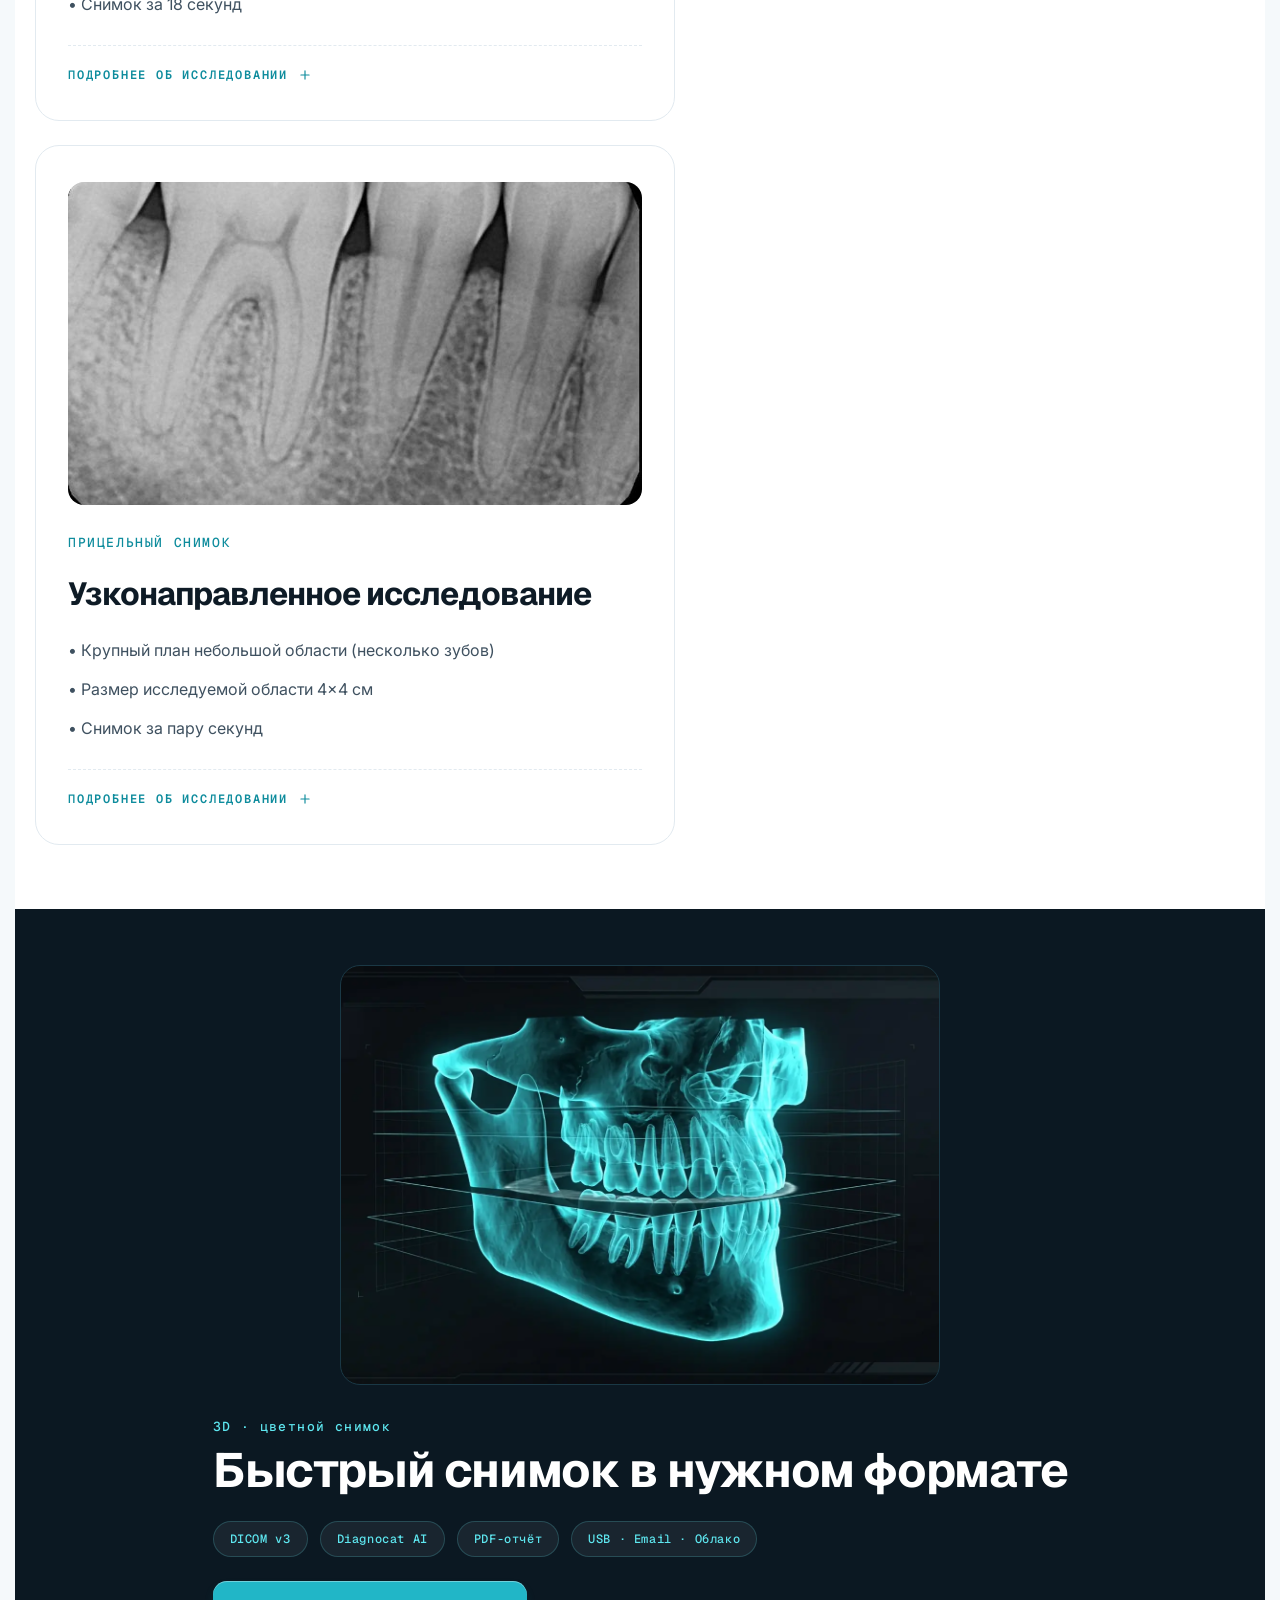
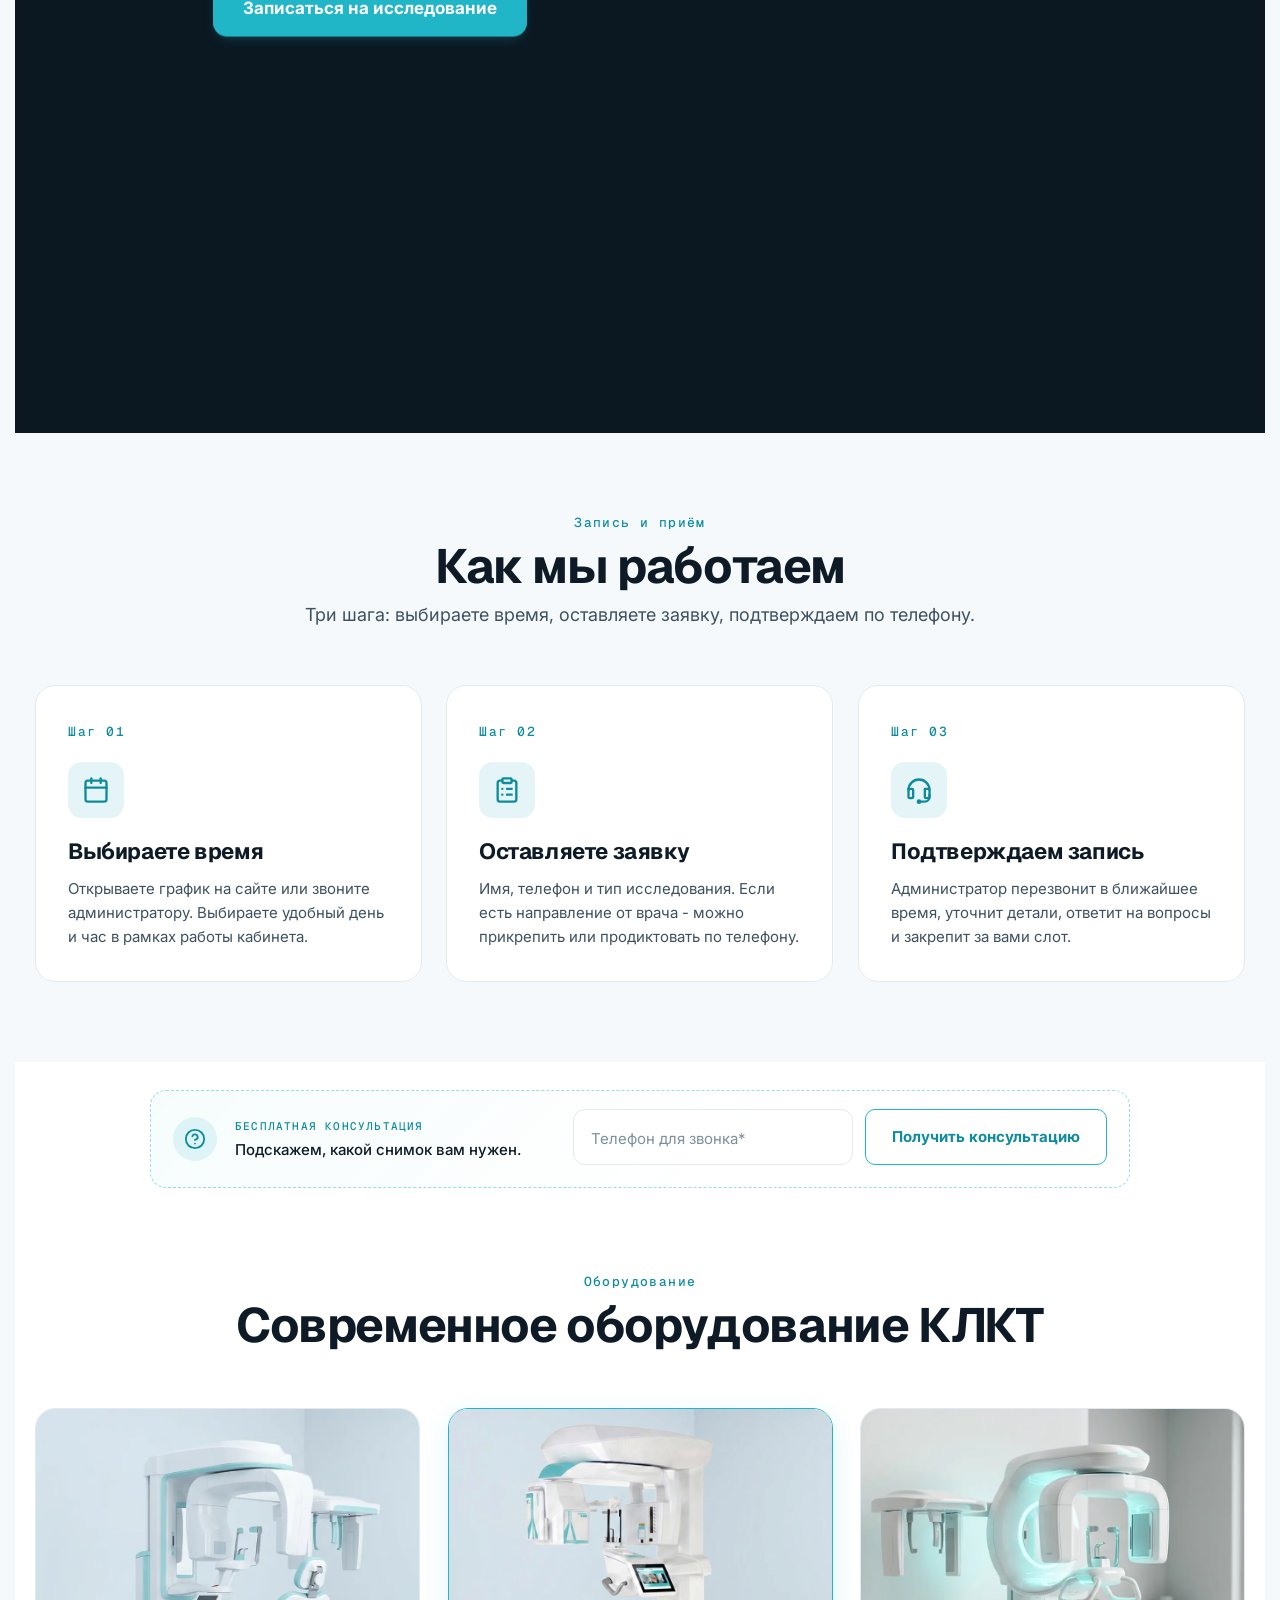
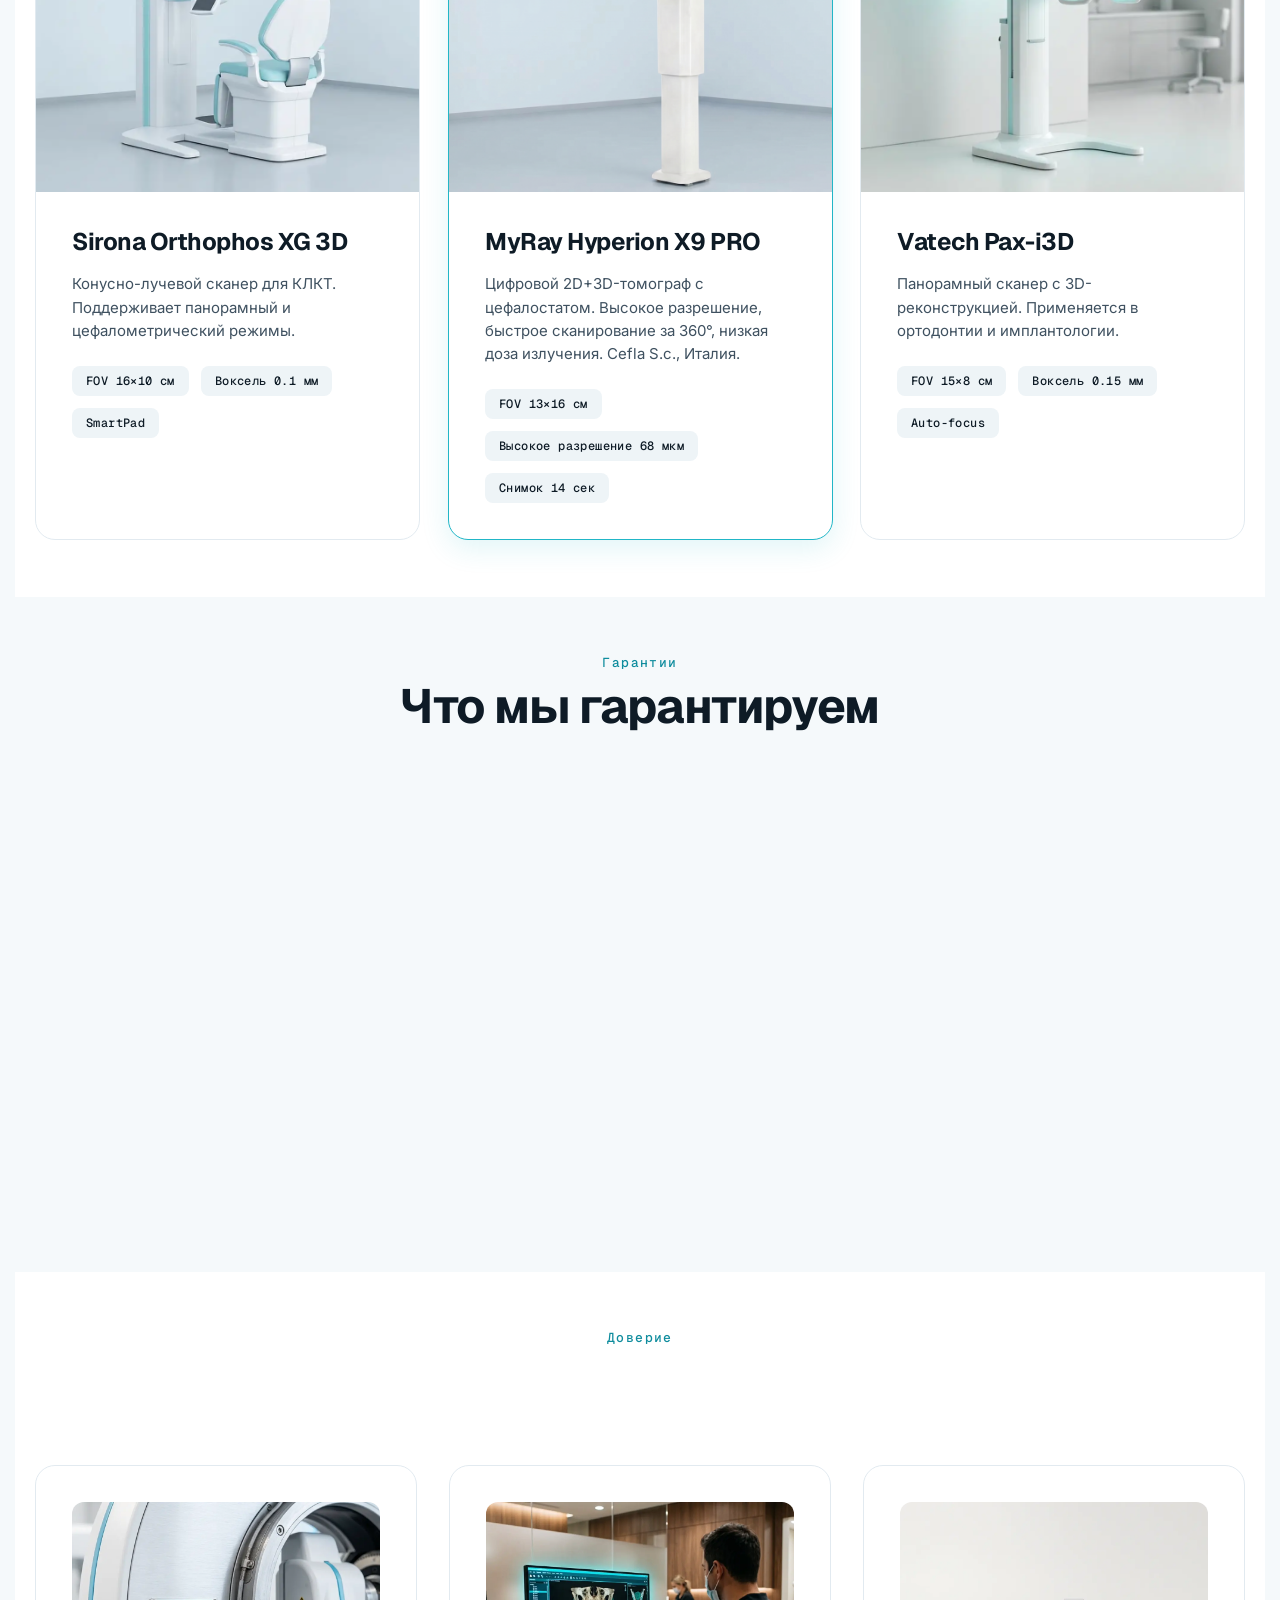
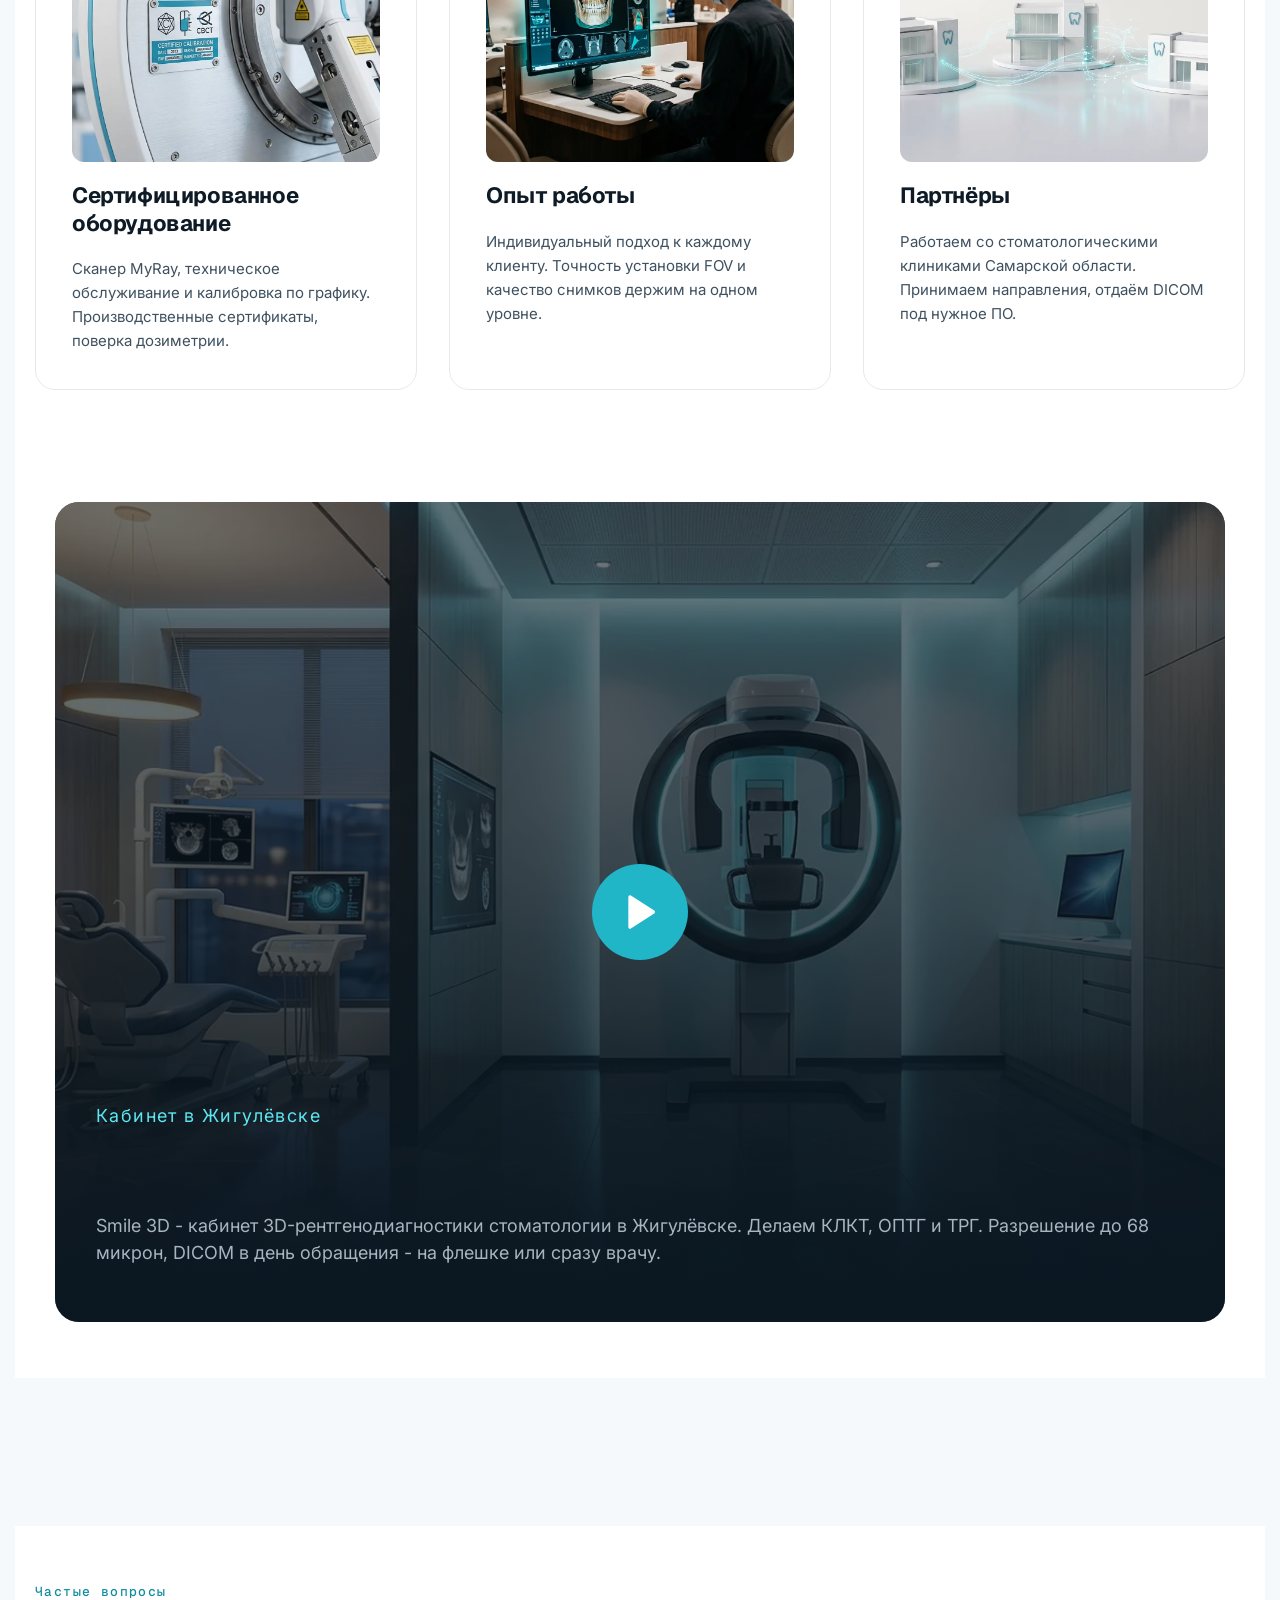
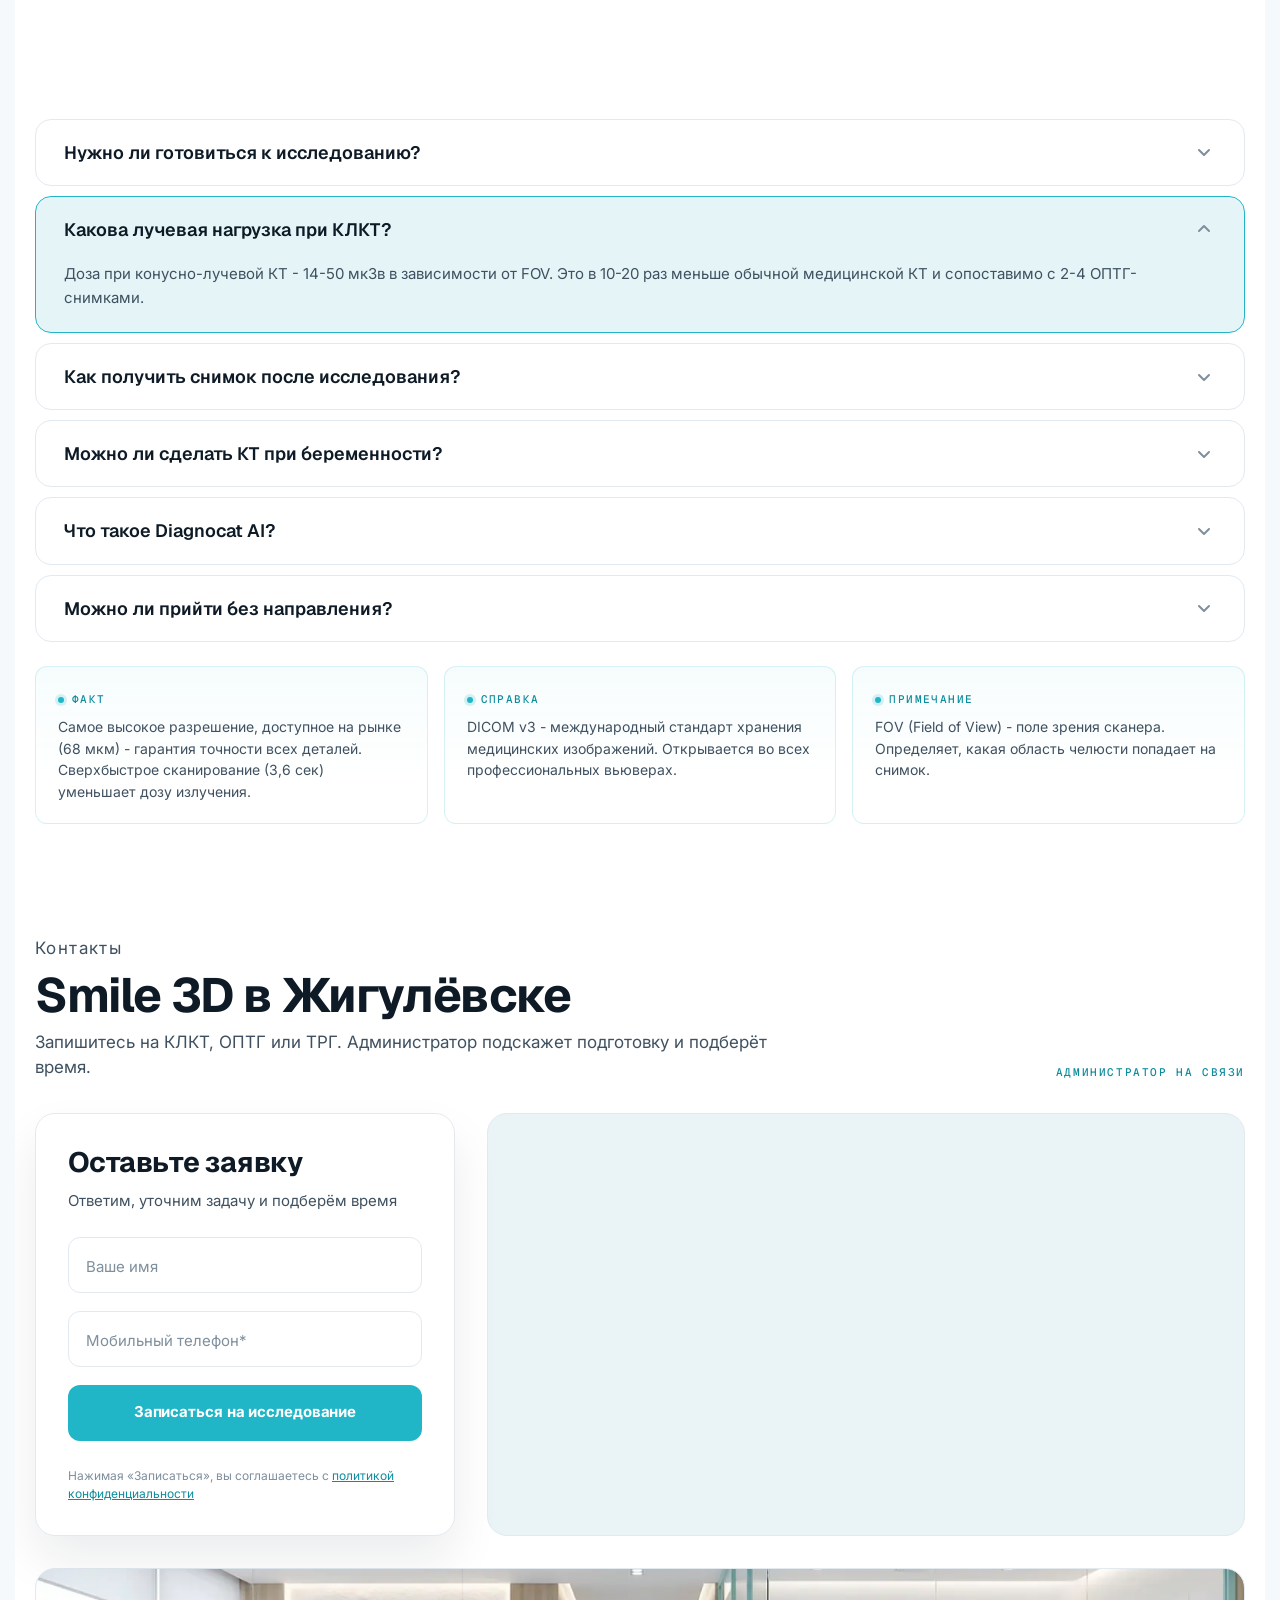
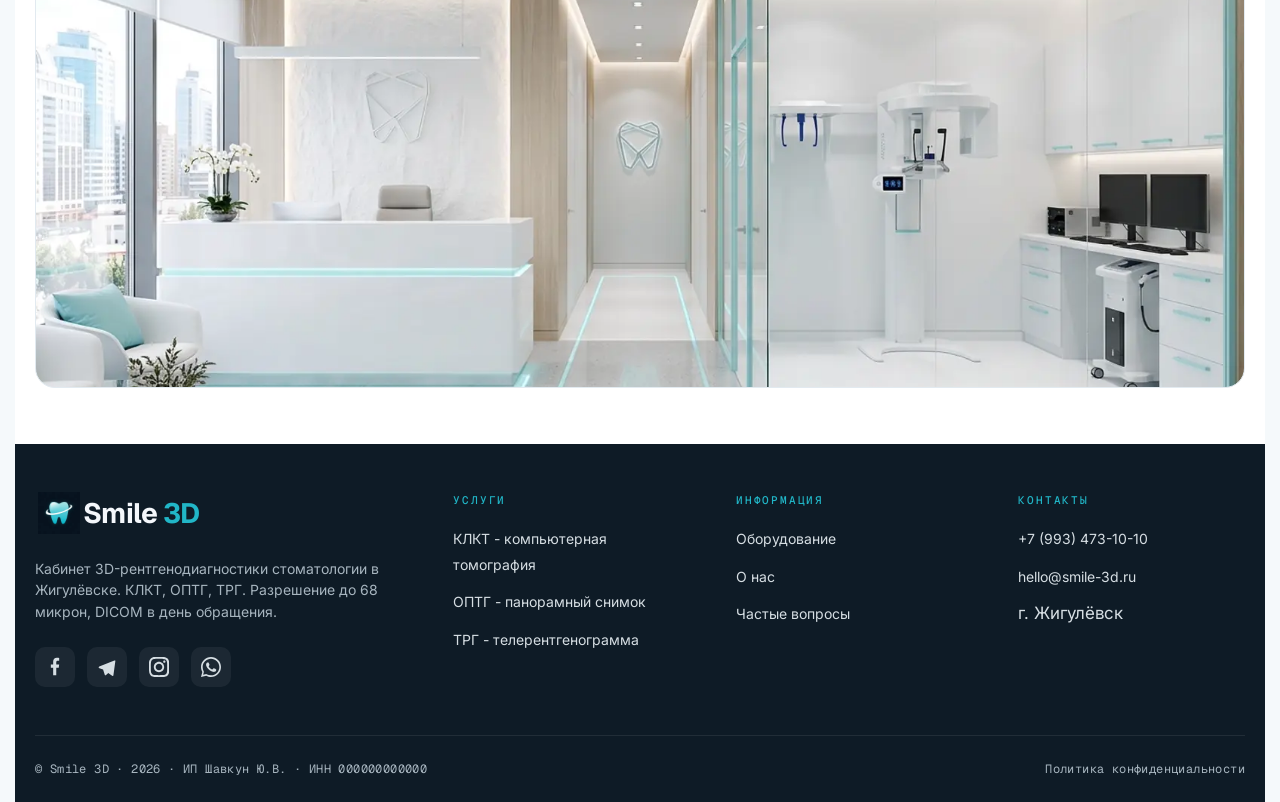
==== commit 8b9e6552: "v7.45: referral - quadrants I/II/III/IV - 2x2 anatomical grid (I II / IV III) as in clinic brochure" ====
--- a/index.html
+++ b/index.html
@@ -3814,8 +3814,10 @@
     .refsub__item input:checked ~ .refsub__dot { border-color: var(--accent); }
     .refsub__item input:checked ~ .refsub__dot::after { transform: translate(-50%, -50%) scale(1); }
 
-    /* Quadrant mini-buttons I/II/III/IV */
+    /* Quadrant mini-buttons I/II/III/IV - 2x2 anatomical grid (FDI/WHO) */
     .refsub--quad {
+      display: inline-grid;
+      grid-template-columns: repeat(2, 30px);
       gap: 6px;
     }
     .refsub__quad-btn {
@@ -4785,8 +4787,8 @@
                 <div class="refsub refsub--quad" onclick="event.stopPropagation()">
                   <label class="refsub__quad-btn"><input type="checkbox" name="quad1[]" value="I">I</label>
                   <label class="refsub__quad-btn"><input type="checkbox" name="quad1[]" value="II">II</label>
+                  <label class="refsub__quad-btn"><input type="checkbox" name="quad1[]" value="IV">IV</label>
                   <label class="refsub__quad-btn"><input type="checkbox" name="quad1[]" value="III">III</label>
-                  <label class="refsub__quad-btn"><input type="checkbox" name="quad1[]" value="IV">IV</label>
                 </div>
               </div>
             </label>
@@ -4799,8 +4801,8 @@
                 <div class="refsub refsub--quad" onclick="event.stopPropagation()">
                   <label class="refsub__quad-btn"><input type="checkbox" name="quad2[]" value="I">I</label>
                   <label class="refsub__quad-btn"><input type="checkbox" name="quad2[]" value="II">II</label>
+                  <label class="refsub__quad-btn"><input type="checkbox" name="quad2[]" value="IV">IV</label>
                   <label class="refsub__quad-btn"><input type="checkbox" name="quad2[]" value="III">III</label>
-                  <label class="refsub__quad-btn"><input type="checkbox" name="quad2[]" value="IV">IV</label>
                 </div>
               </div>
             </label>
@@ -4813,8 +4815,8 @@
                 <div class="refsub refsub--quad" onclick="event.stopPropagation()">
                   <label class="refsub__quad-btn"><input type="checkbox" name="quad_complex[]" value="I">I</label>
                   <label class="refsub__quad-btn"><input type="checkbox" name="quad_complex[]" value="II">II</label>
+                  <label class="refsub__quad-btn"><input type="checkbox" name="quad_complex[]" value="IV">IV</label>
                   <label class="refsub__quad-btn"><input type="checkbox" name="quad_complex[]" value="III">III</label>
-                  <label class="refsub__quad-btn"><input type="checkbox" name="quad_complex[]" value="IV">IV</label>
                 </div>
               </div>
             </label>
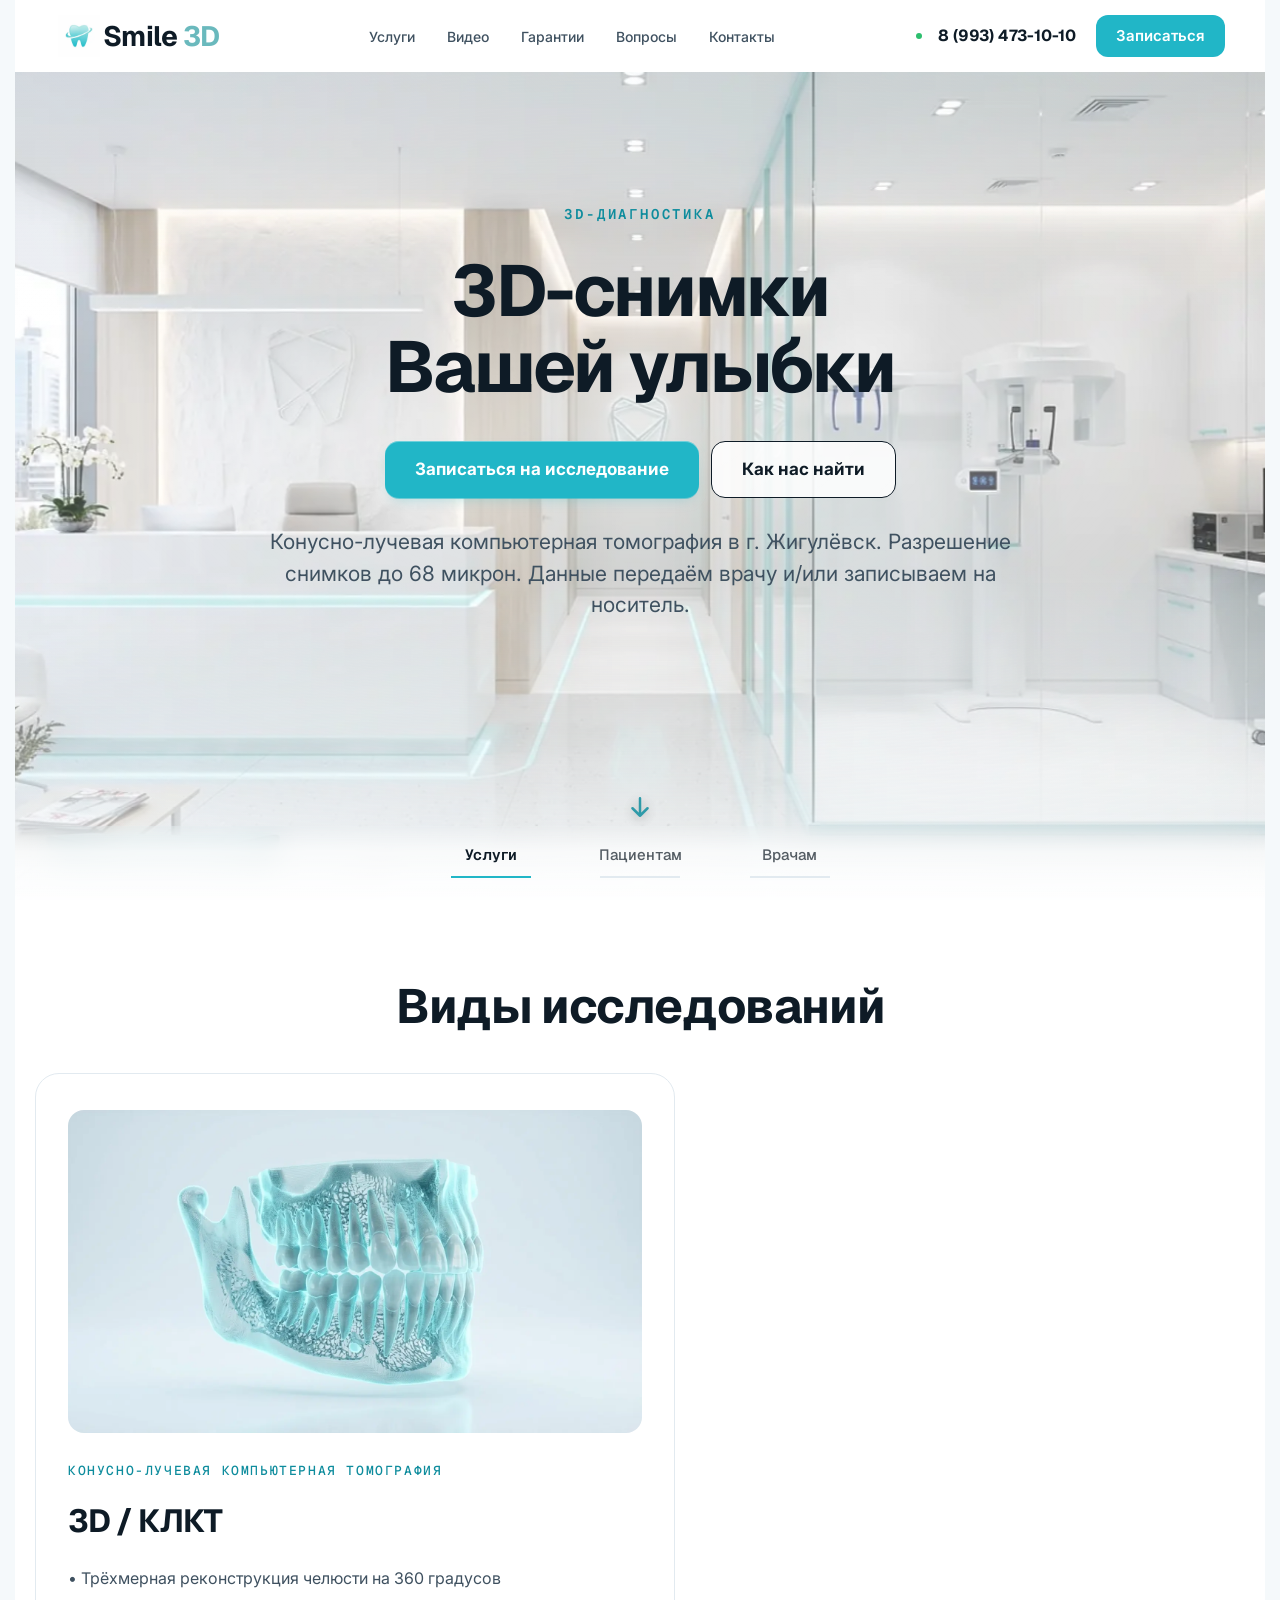
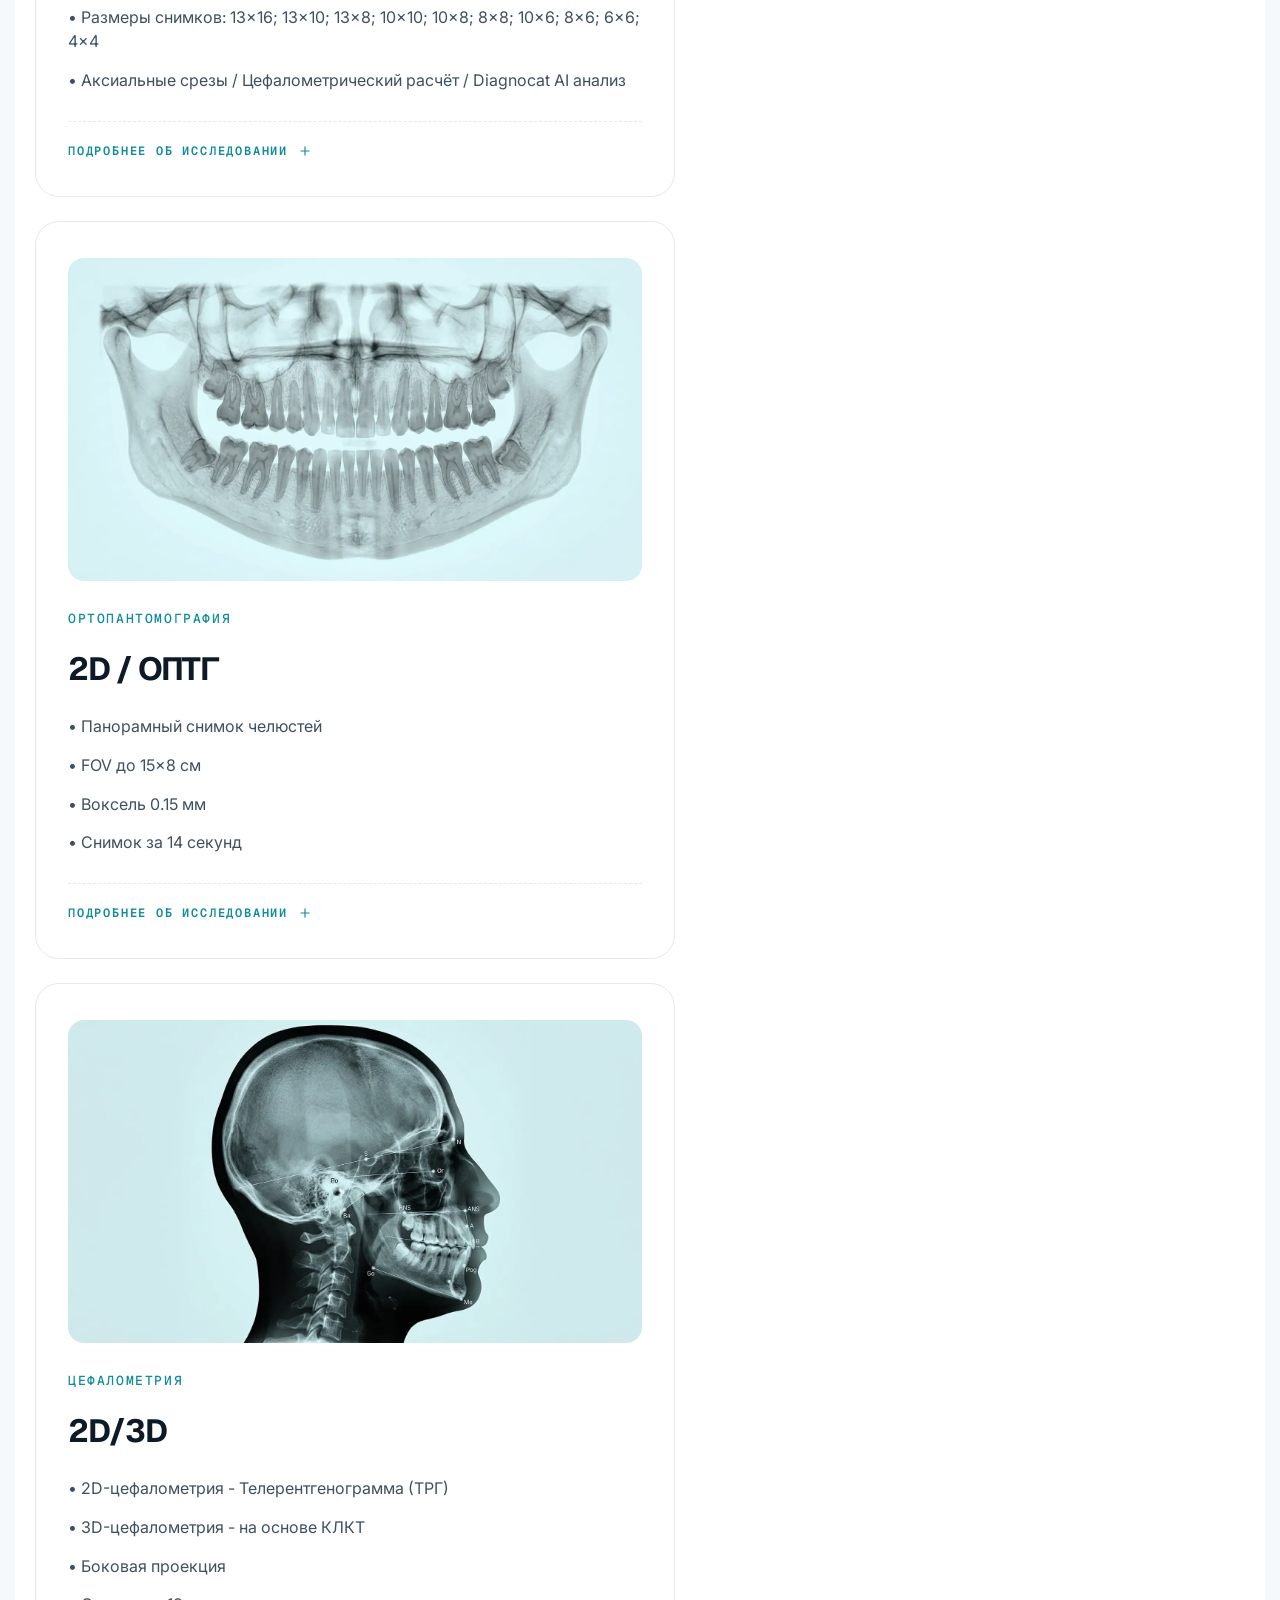
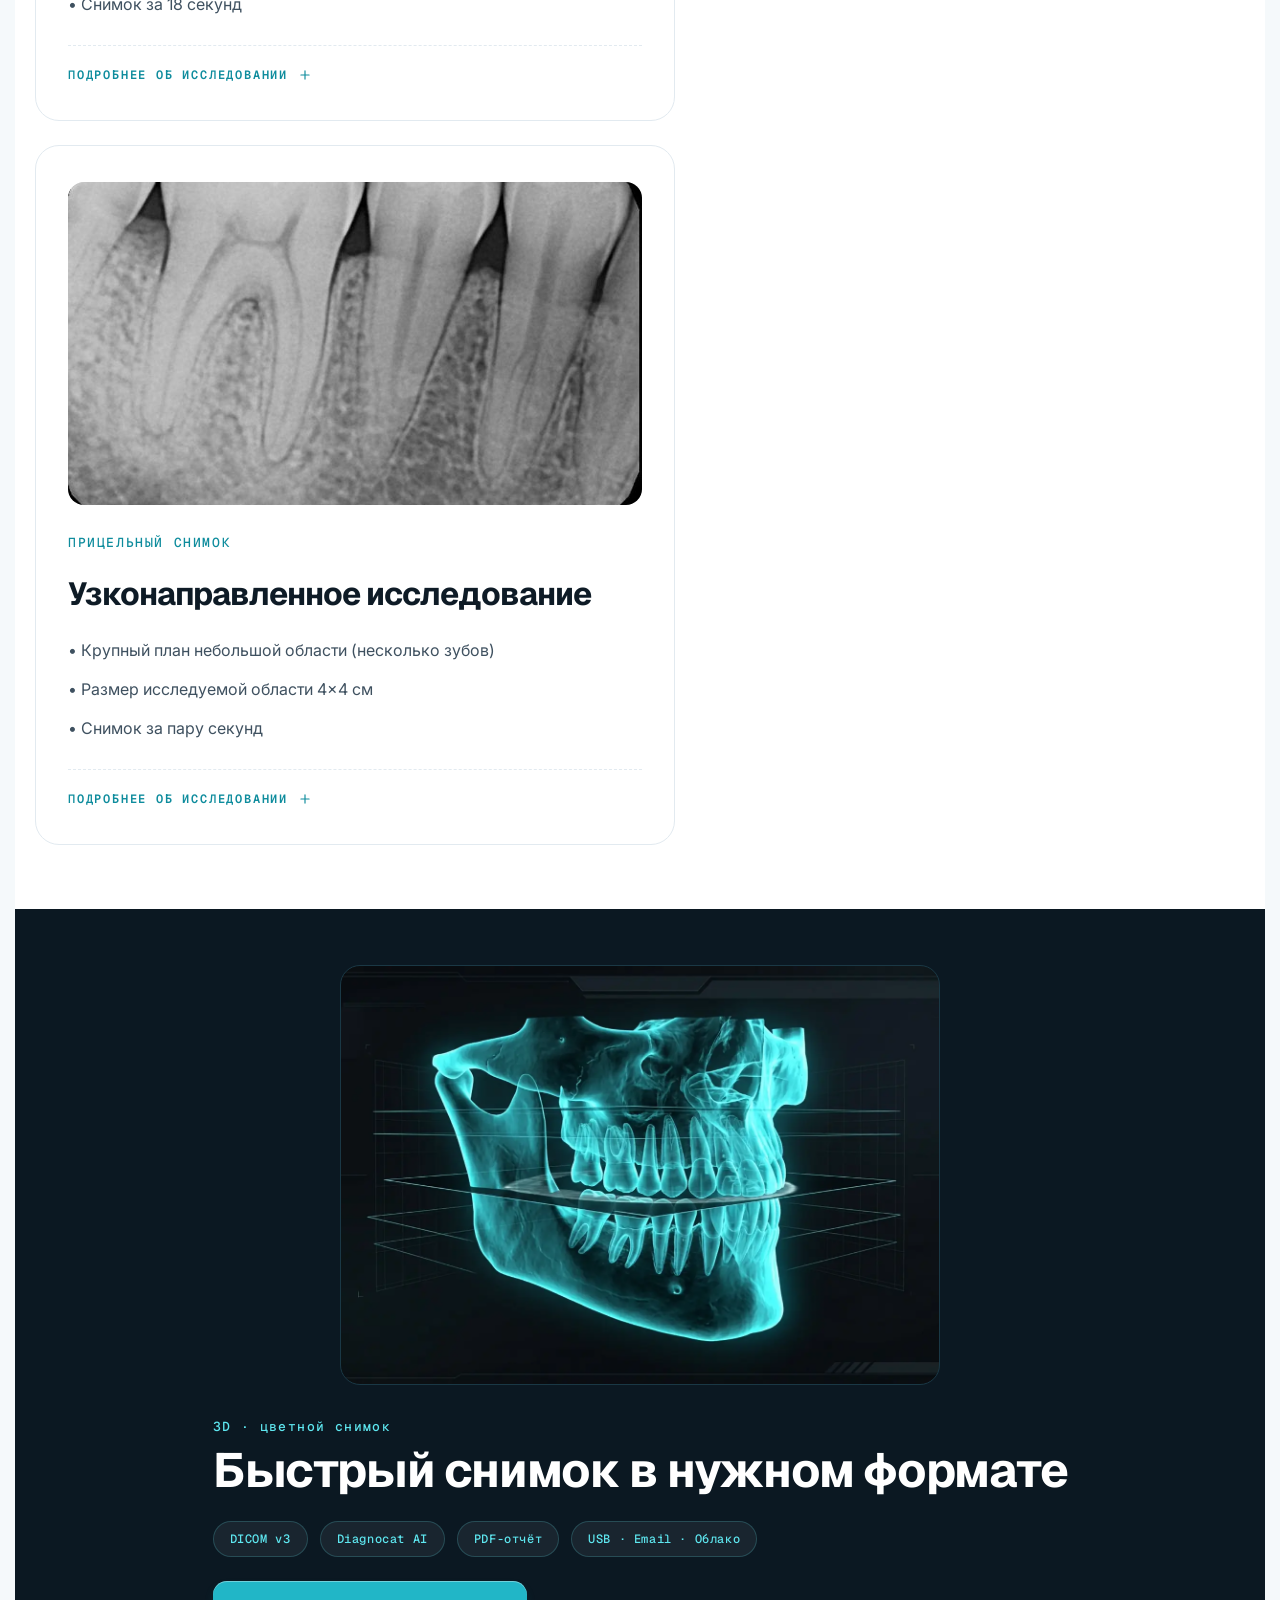
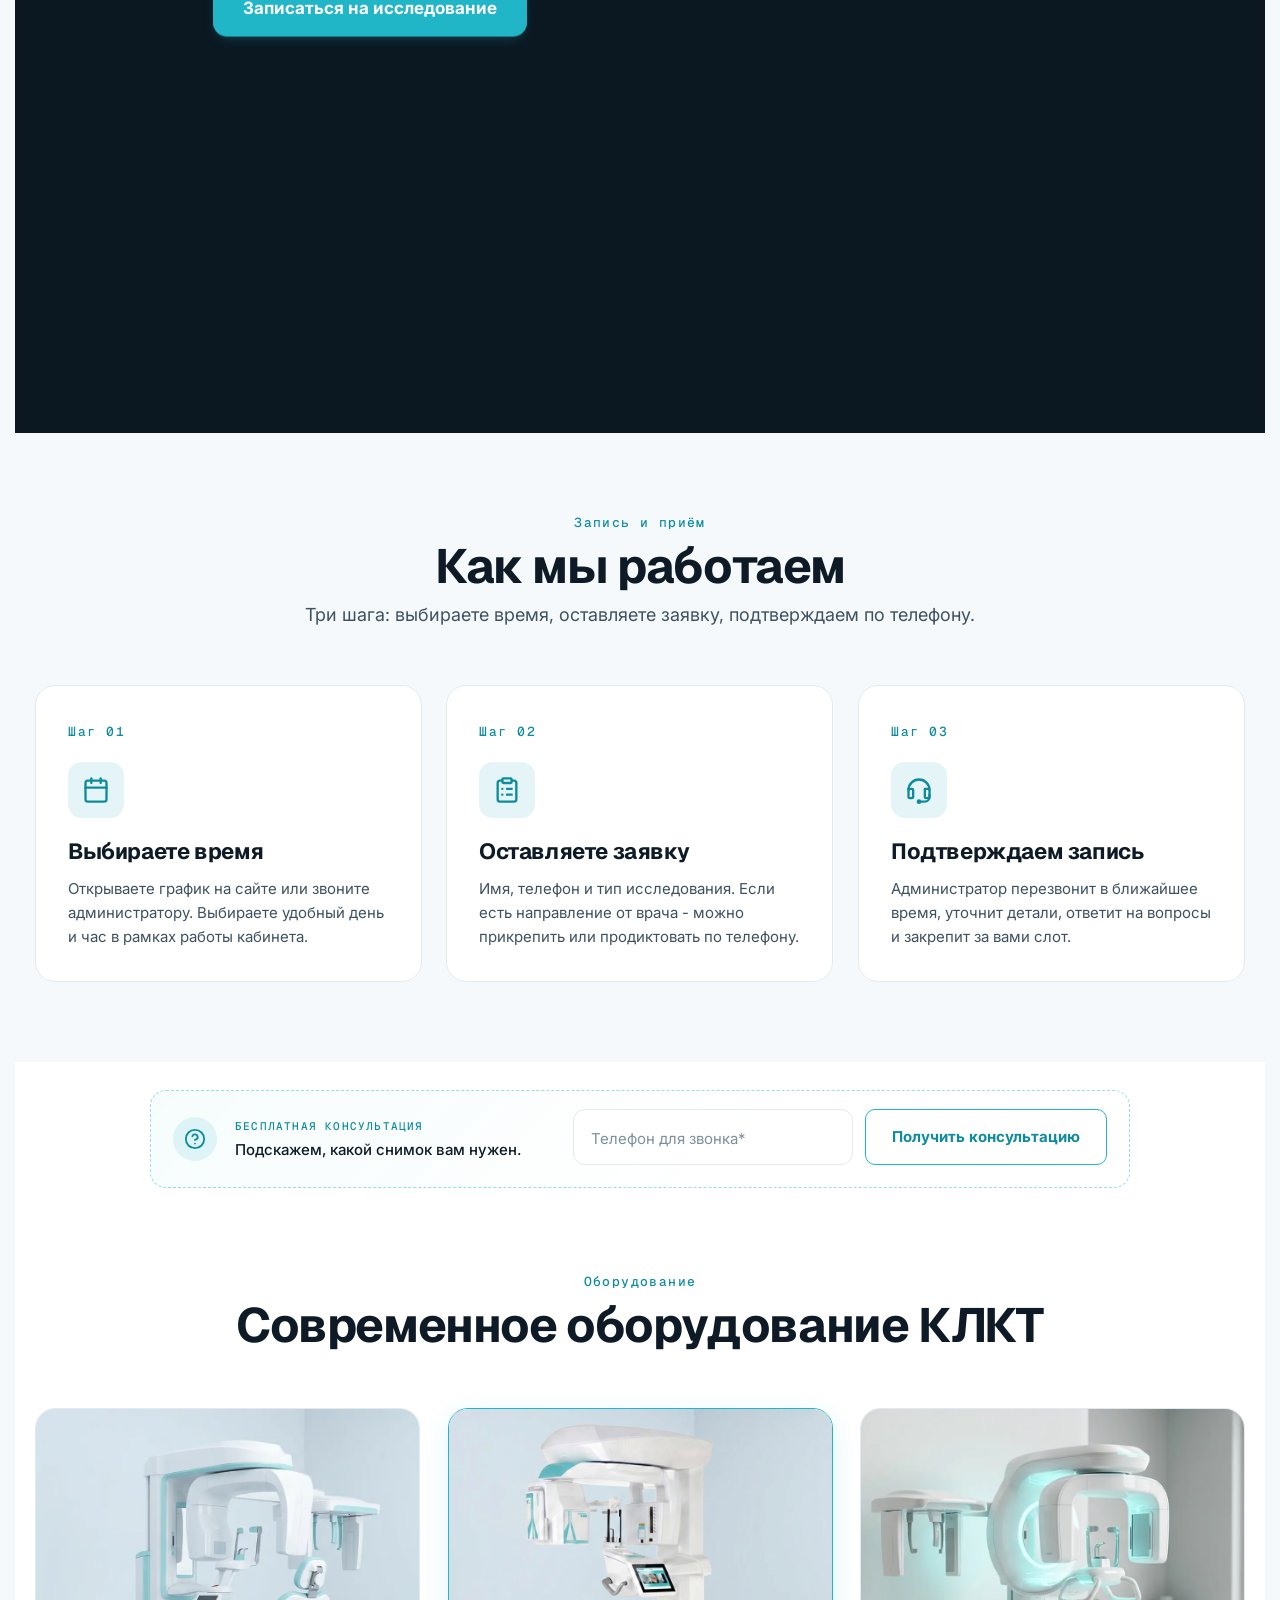
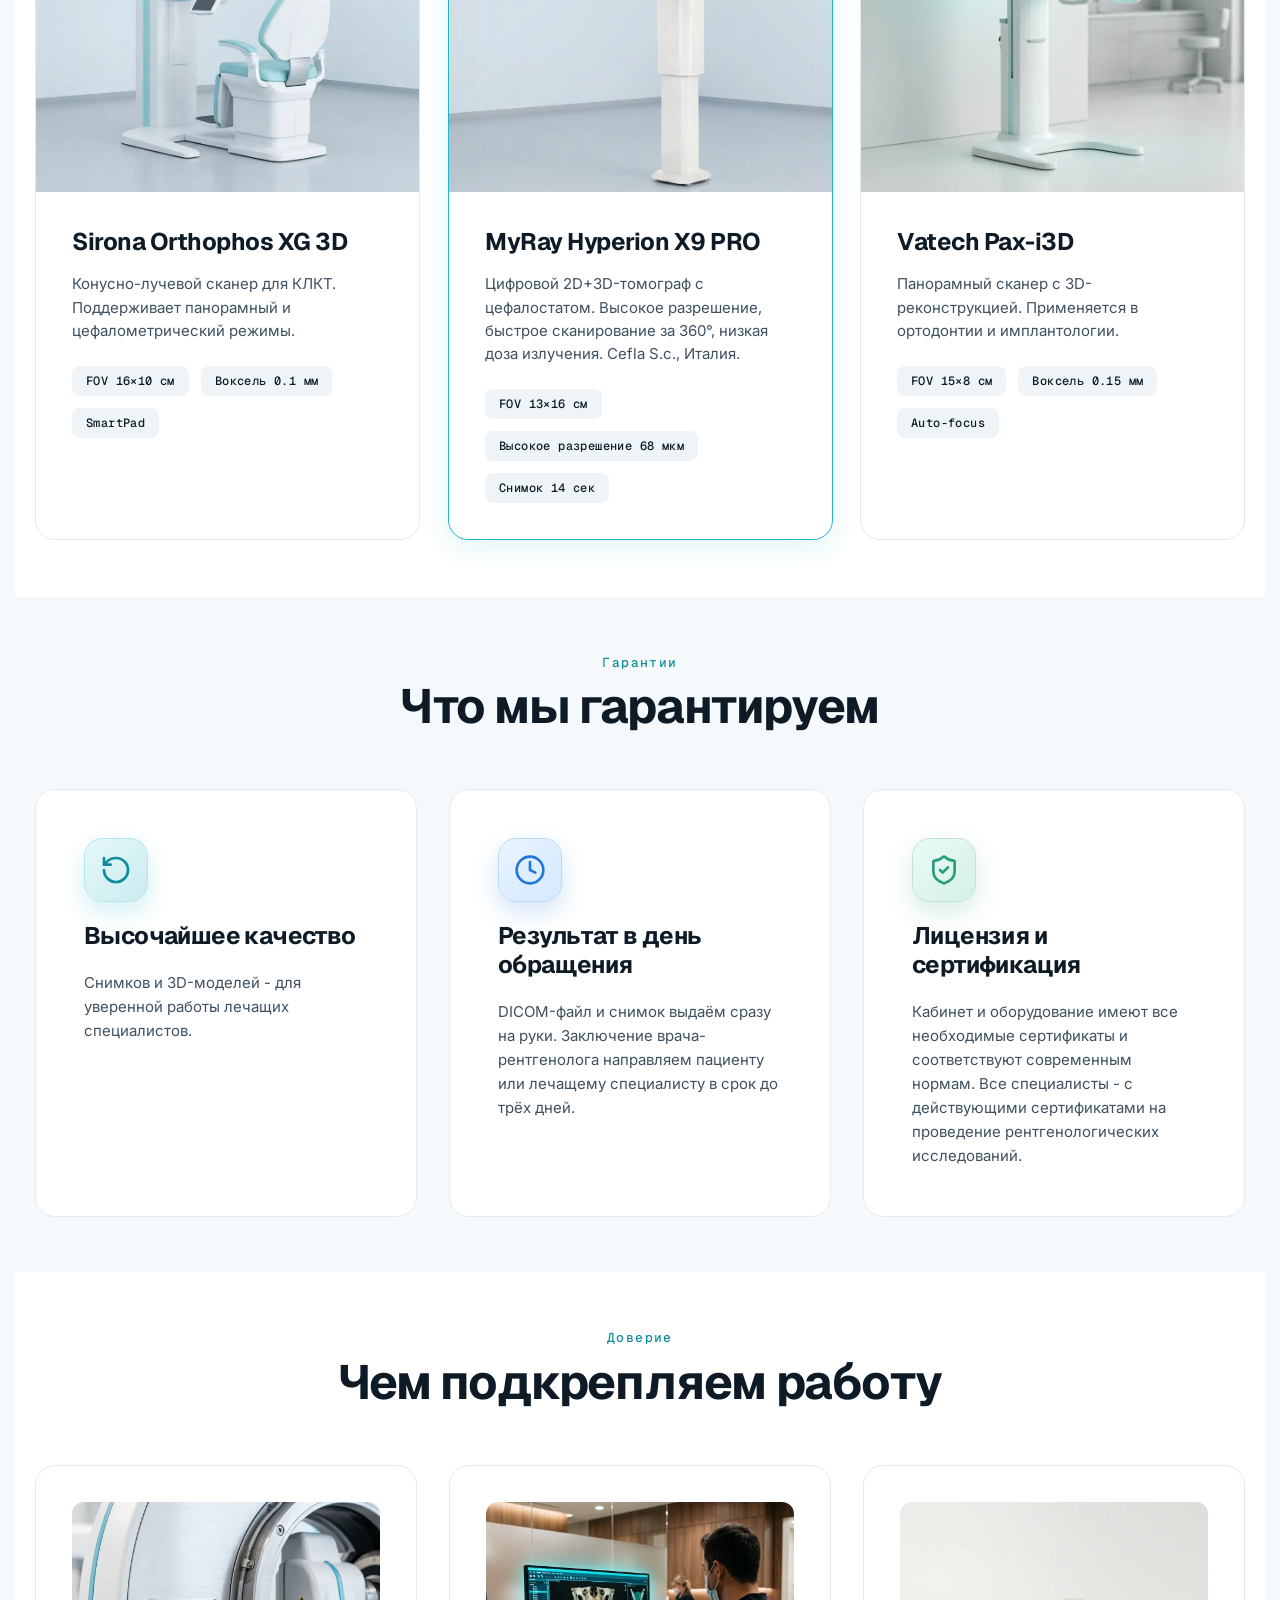
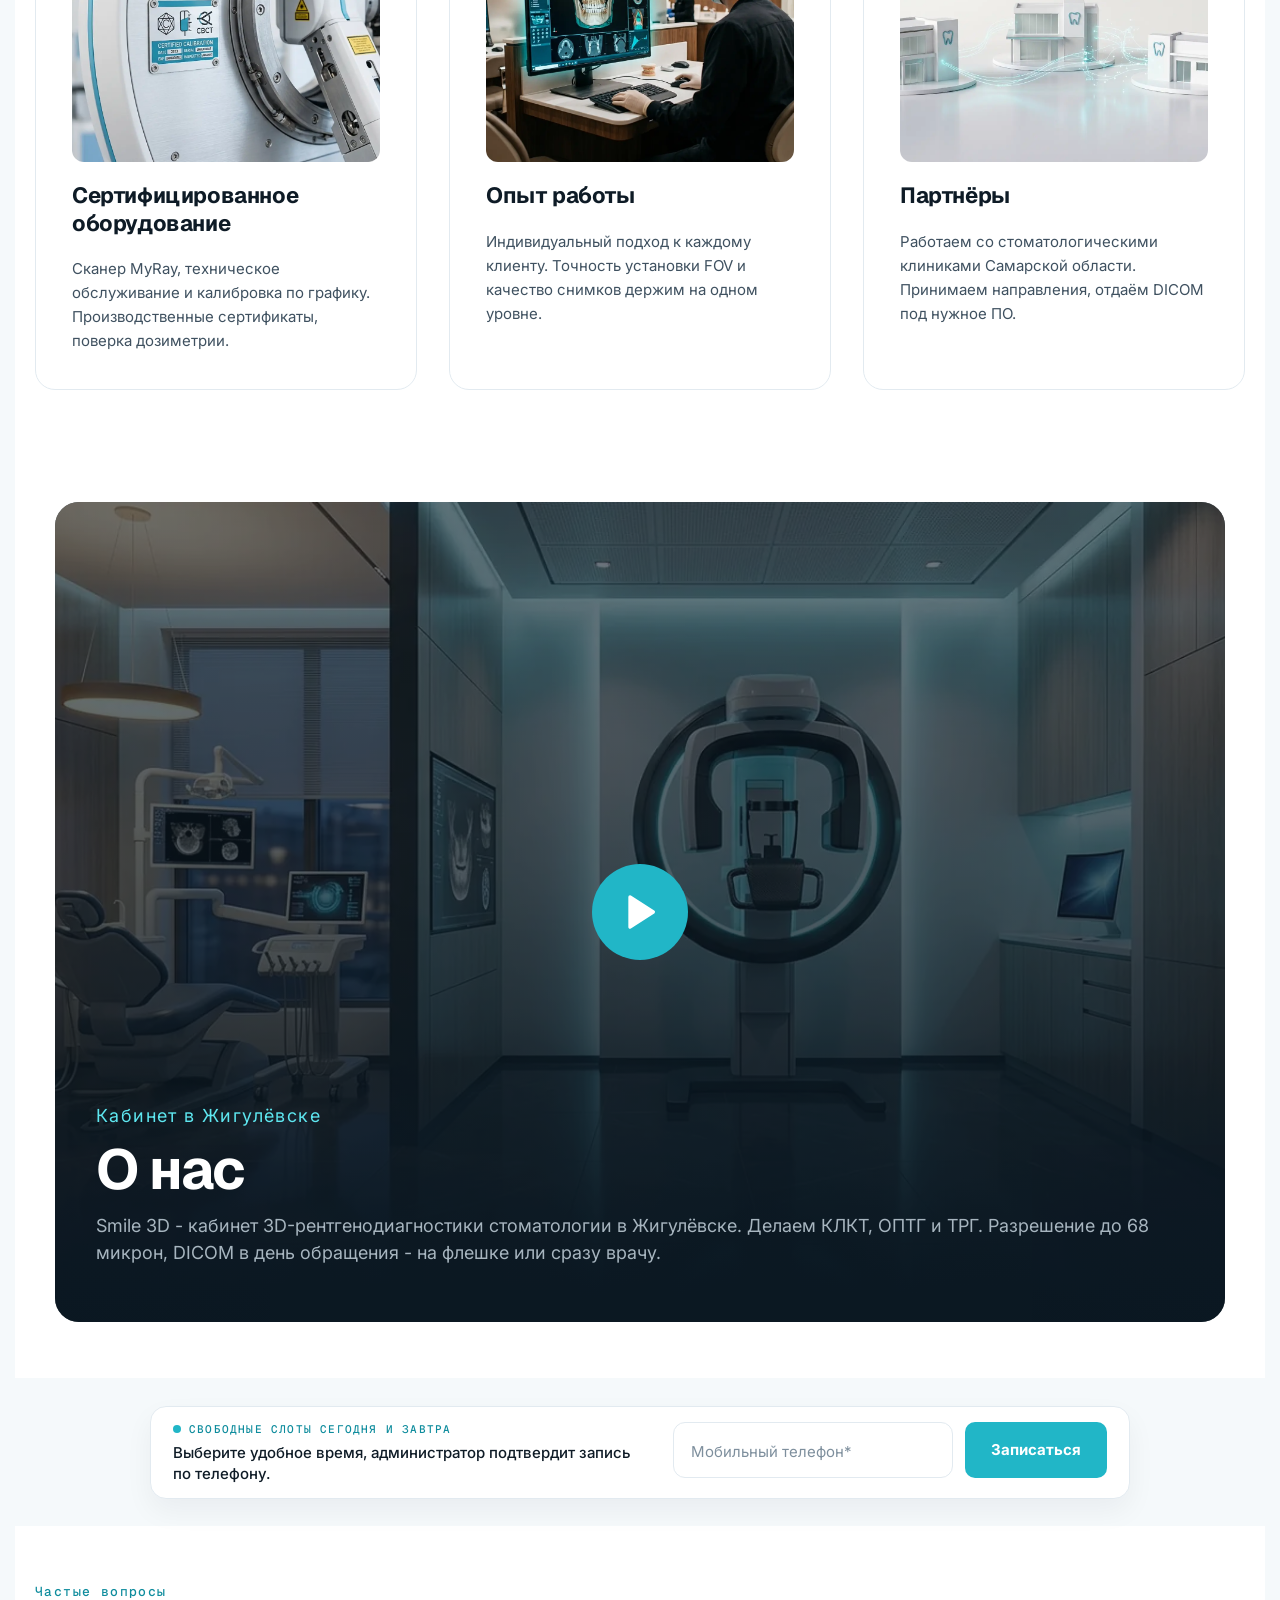
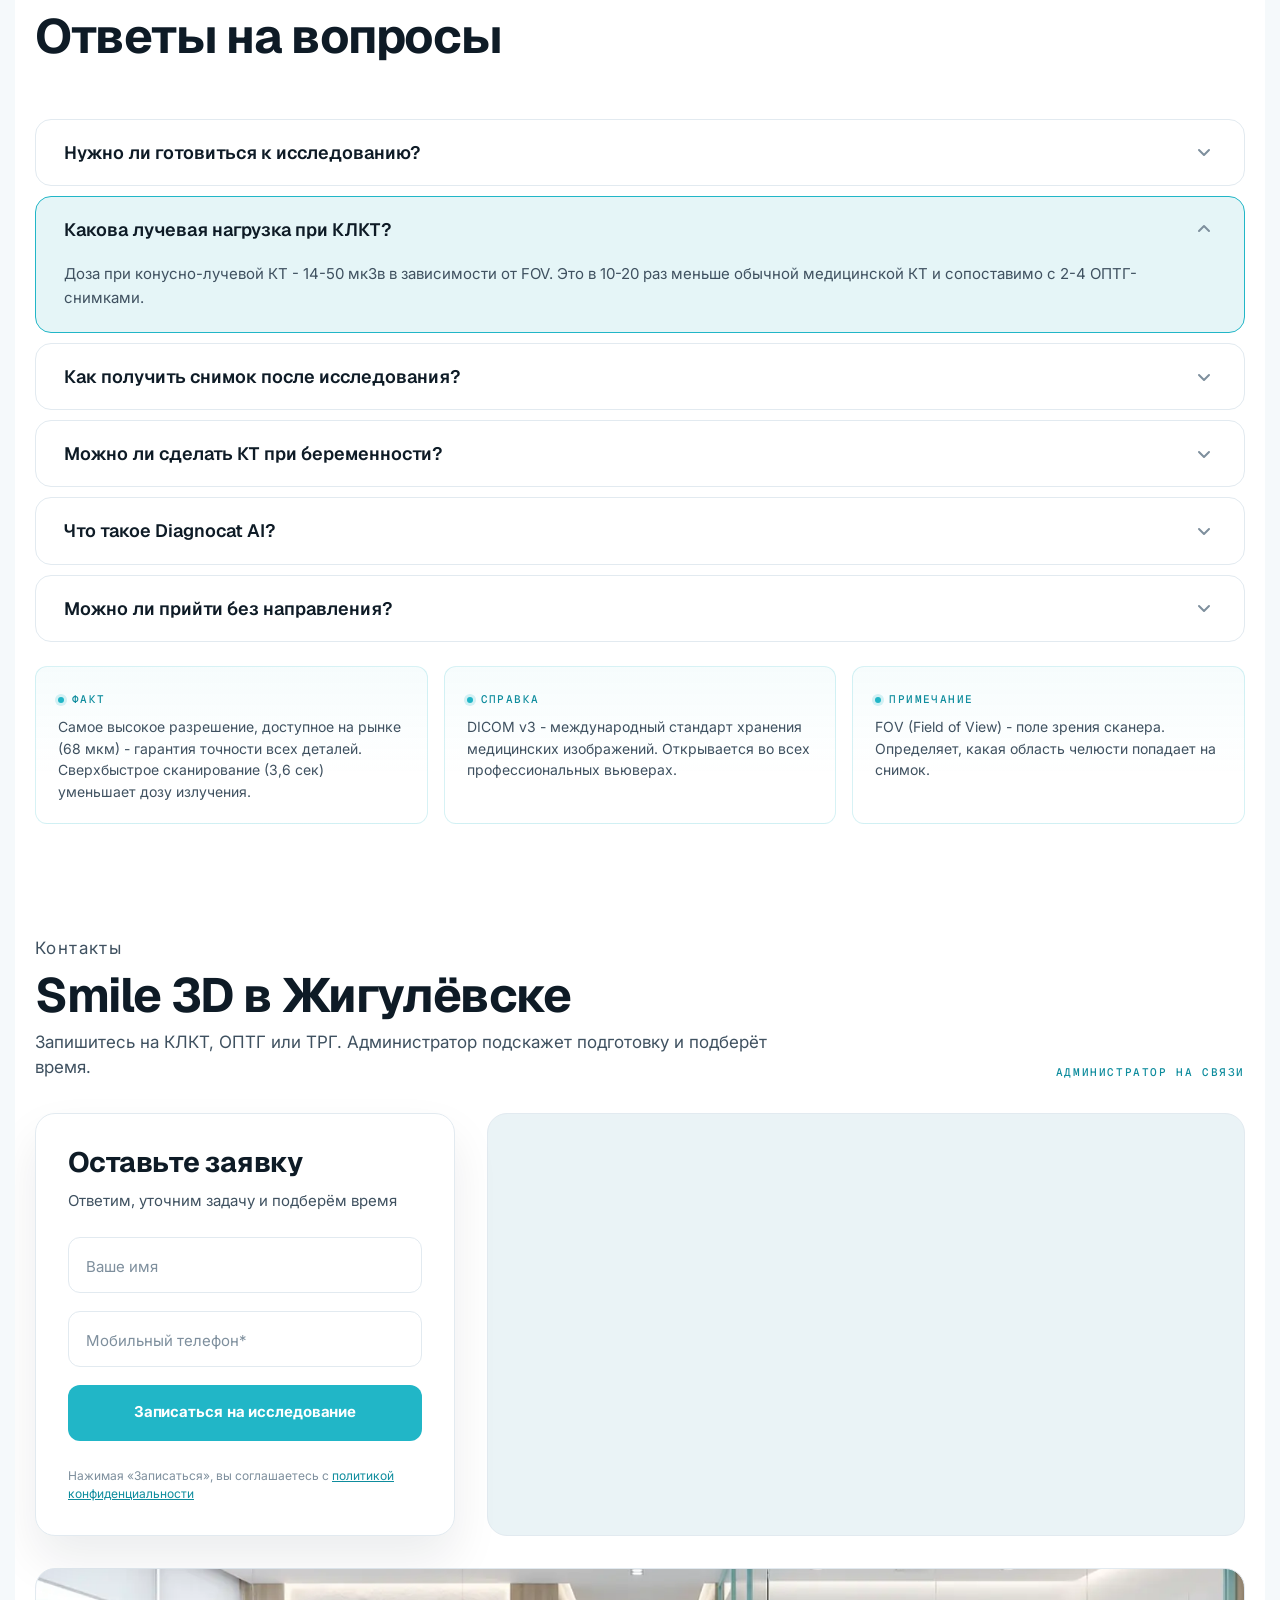
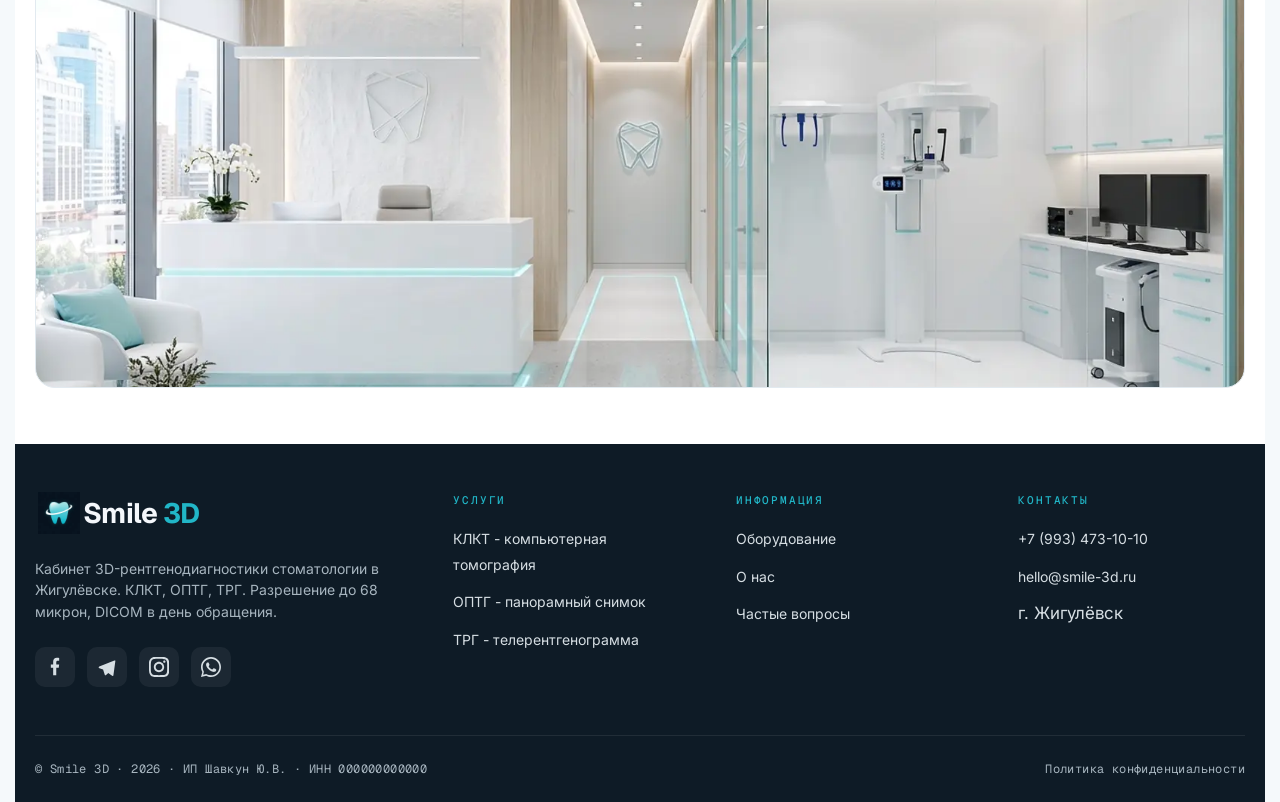
==== commit 99191d46: "v7.46: referral dental arch - 4 segment labels (I/II top, IV/III bottom) aligned over each half as i" ====
--- a/index.html
+++ b/index.html
@@ -3876,6 +3876,33 @@
       height: 1px;
       background: linear-gradient(90deg, transparent, var(--border-strong), transparent);
     }
+    /* Quadrant labels aligned over each half of the arch (FDI: I/II top, IV/III bottom) */
+    .ref-arch__seg {
+      display: grid;
+      grid-template-columns: repeat(8, minmax(0, 1fr)) 1px repeat(8, minmax(0, 1fr));
+      column-gap: 5px;
+      align-items: center;
+      text-align: center;
+      color: var(--muted);
+    }
+    .ref-arch__seg-cell { grid-column: span 8; line-height: 1.25; }
+    .ref-arch__seg-num {
+      display: block;
+      font-family: var(--font-mono);
+      font-size: 10px; font-weight: 600;
+      letter-spacing: 1.2px; text-transform: uppercase;
+      color: var(--fg);
+    }
+    .ref-arch__seg-desc {
+      display: block;
+      font-family: var(--font-mono);
+      font-size: 9.5px; font-weight: 400;
+      letter-spacing: 0.3px;
+      color: var(--muted);
+      margin-top: 1px;
+    }
+    .ref-arch__seg--top { margin: 0 0 8px; }
+    .ref-arch__seg--bottom { margin: 8px 0 0; }
     .ref-arch__tooth {
       appearance: none; -webkit-appearance: none;
       cursor: pointer;
@@ -4872,6 +4899,16 @@
 
             <div class="ref-arch" data-arch>
               <p class="ref-arch__hint">Область интереса · отметьте нужные зубы</p>
+              <div class="ref-arch__seg ref-arch__seg--top" aria-hidden="true">
+                <div class="ref-arch__seg-cell">
+                  <span class="ref-arch__seg-num">I сегмент</span>
+                  <span class="ref-arch__seg-desc">верхние зубы справа</span>
+                </div>
+                <div class="ref-arch__seg-cell">
+                  <span class="ref-arch__seg-num">II сегмент</span>
+                  <span class="ref-arch__seg-desc">верхние зубы слева</span>
+                </div>
+              </div>
               <div class="ref-arch__row">
                 <button type="button" class="ref-arch__tooth" data-arch-tooth="18" aria-pressed="false">18</button>
                 <button type="button" class="ref-arch__tooth" data-arch-tooth="17" aria-pressed="false">17</button>
@@ -4911,7 +4948,16 @@
                 <button type="button" class="ref-arch__tooth" data-arch-tooth="37" aria-pressed="false">37</button>
                 <button type="button" class="ref-arch__tooth" data-arch-tooth="38" aria-pressed="false">38</button>
               </div>
-              <p class="ref-arch__hint" style="margin-top:10px;margin-bottom:0">I/II сегменты - верхняя челюсть · III/IV сегменты - нижняя</p>
+              <div class="ref-arch__seg ref-arch__seg--bottom" aria-hidden="true">
+                <div class="ref-arch__seg-cell">
+                  <span class="ref-arch__seg-num">IV сегмент</span>
+                  <span class="ref-arch__seg-desc">нижние зубы справа</span>
+                </div>
+                <div class="ref-arch__seg-cell">
+                  <span class="ref-arch__seg-num">III сегмент</span>
+                  <span class="ref-arch__seg-desc">нижние зубы слева</span>
+                </div>
+              </div>
             </div>
 
             <label class="ref-card">
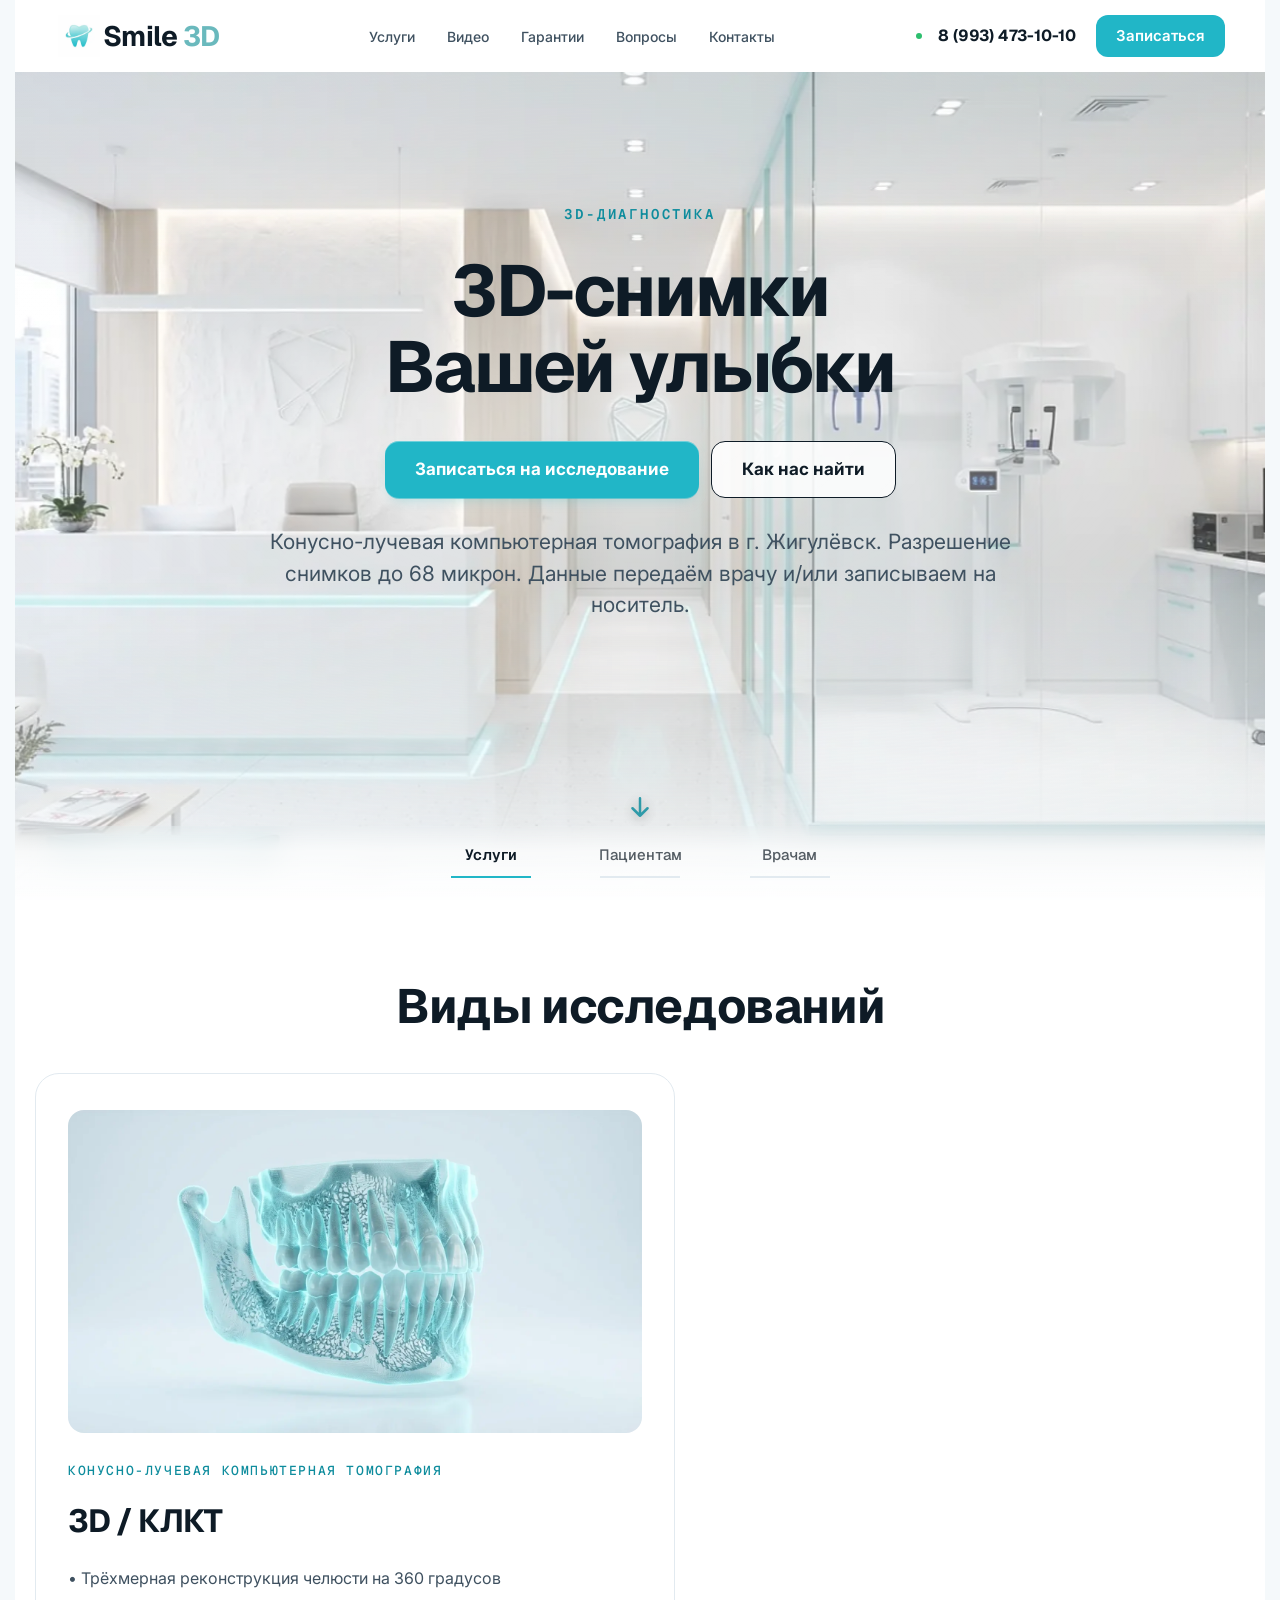
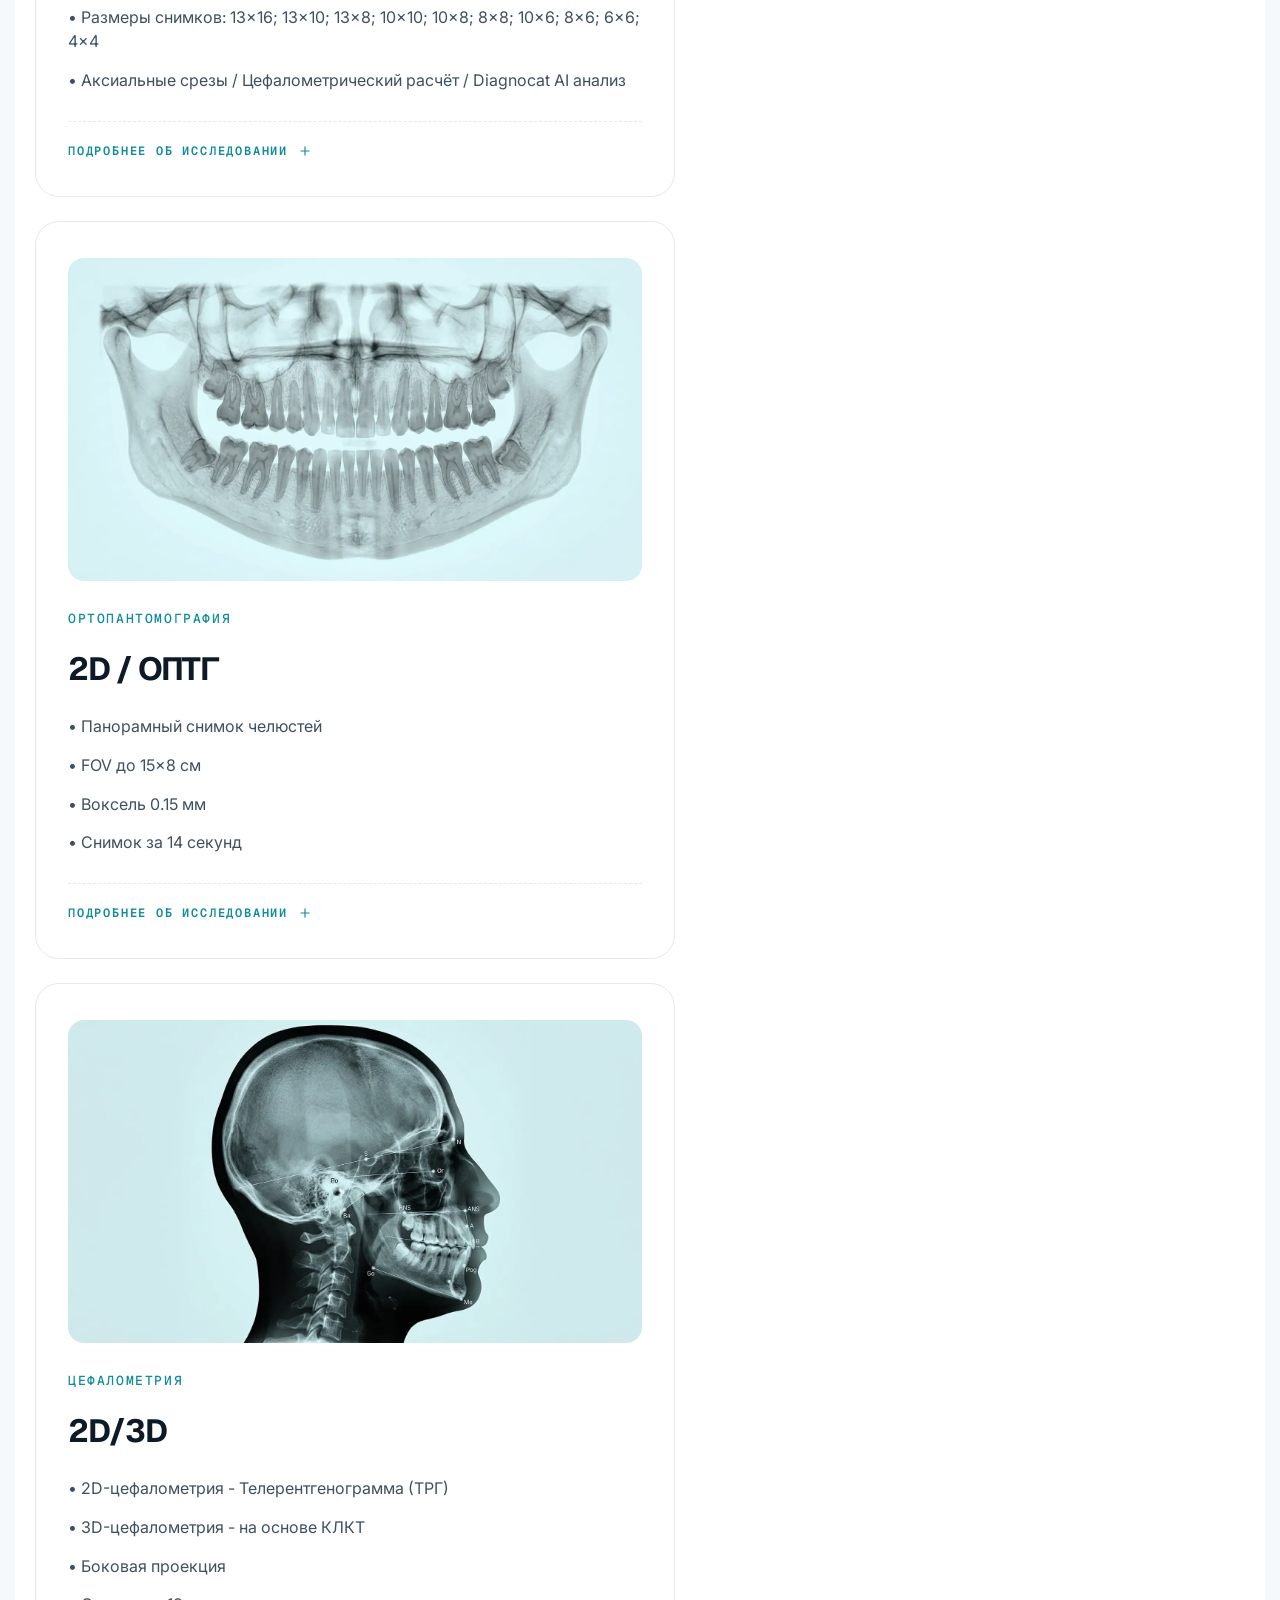
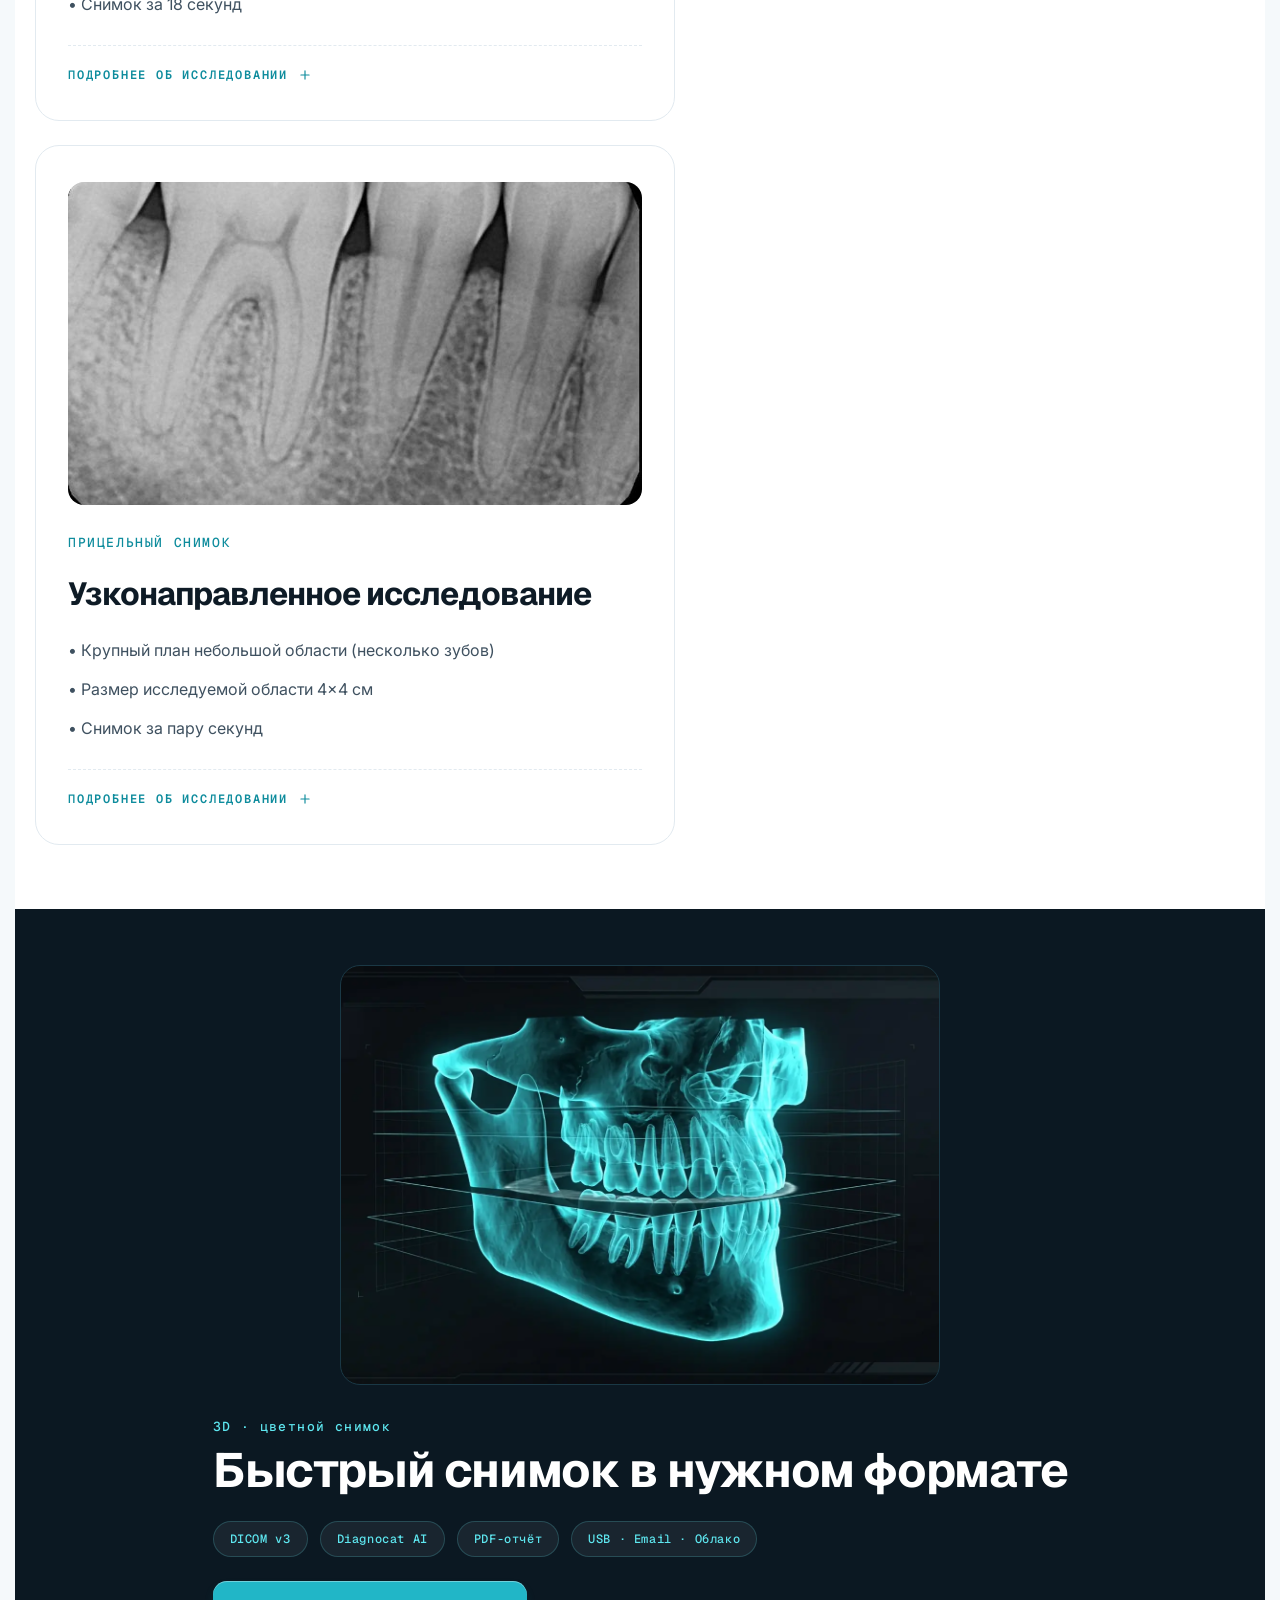
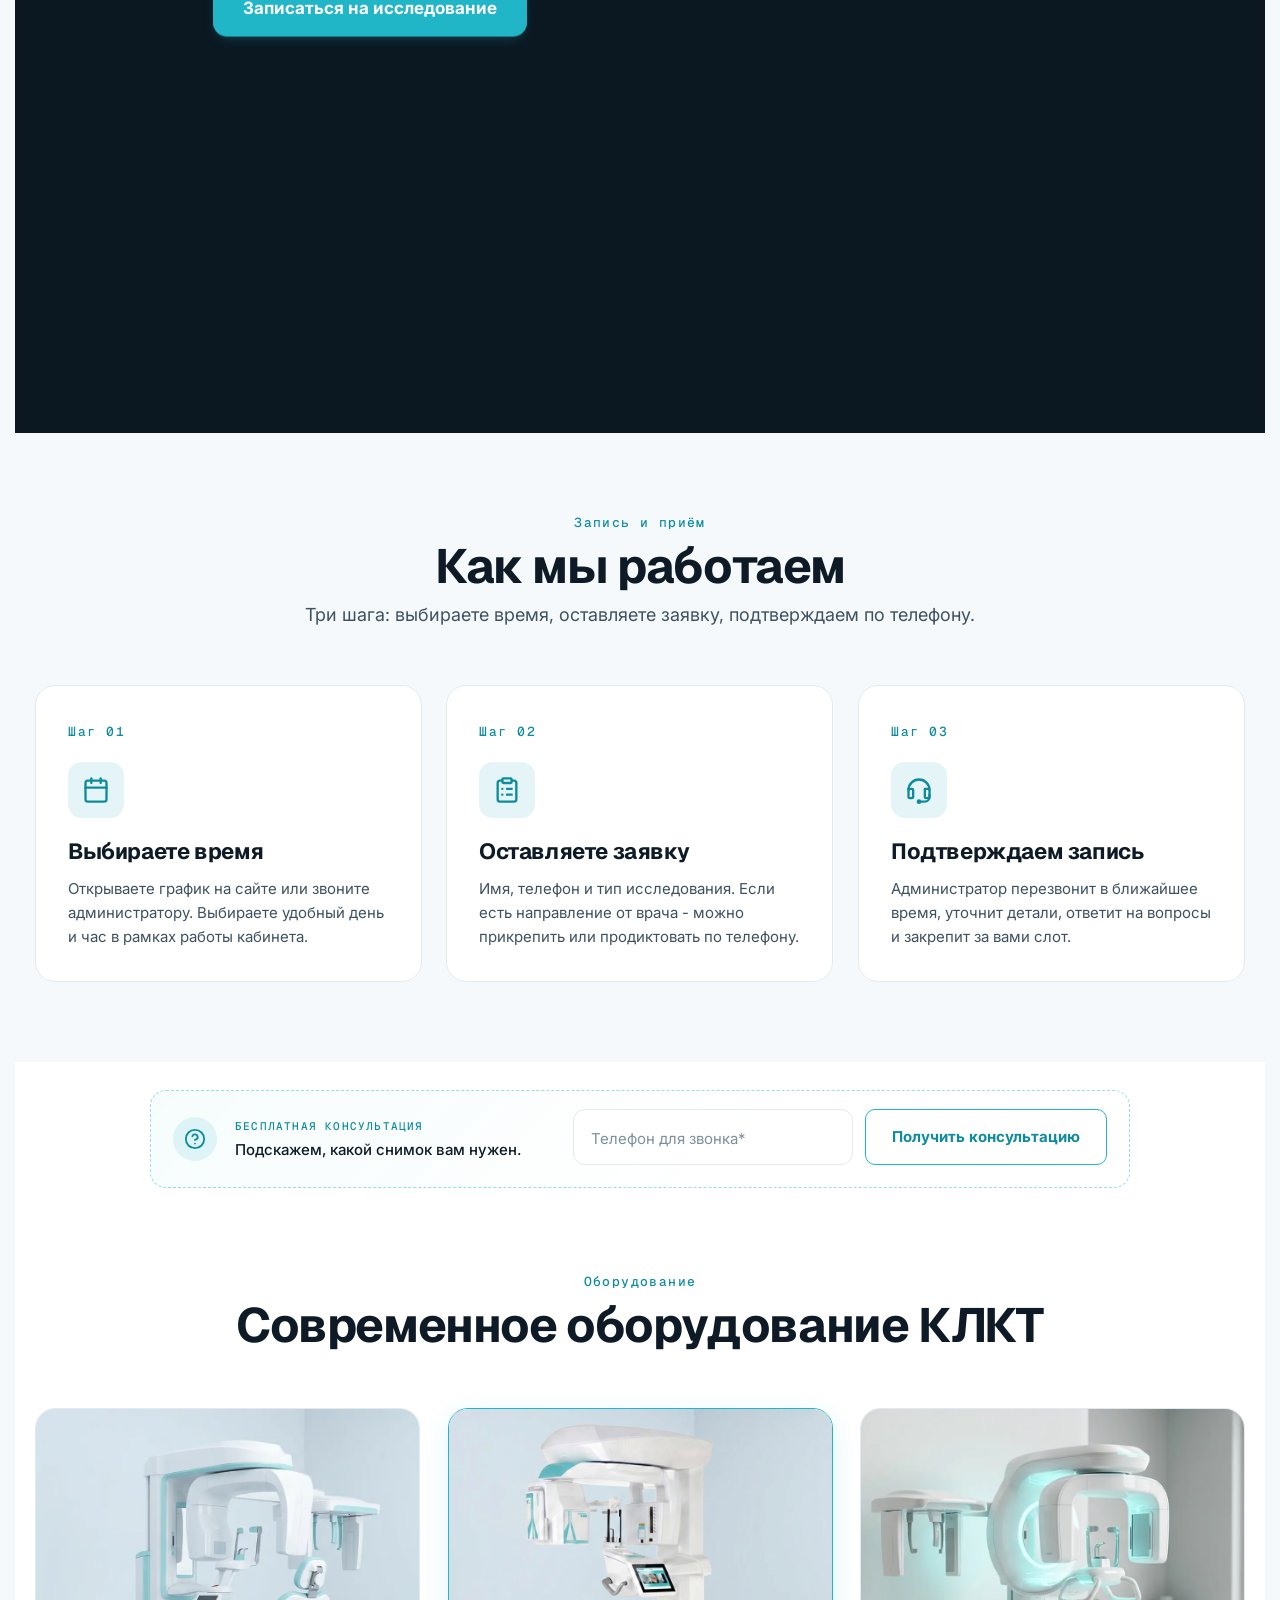
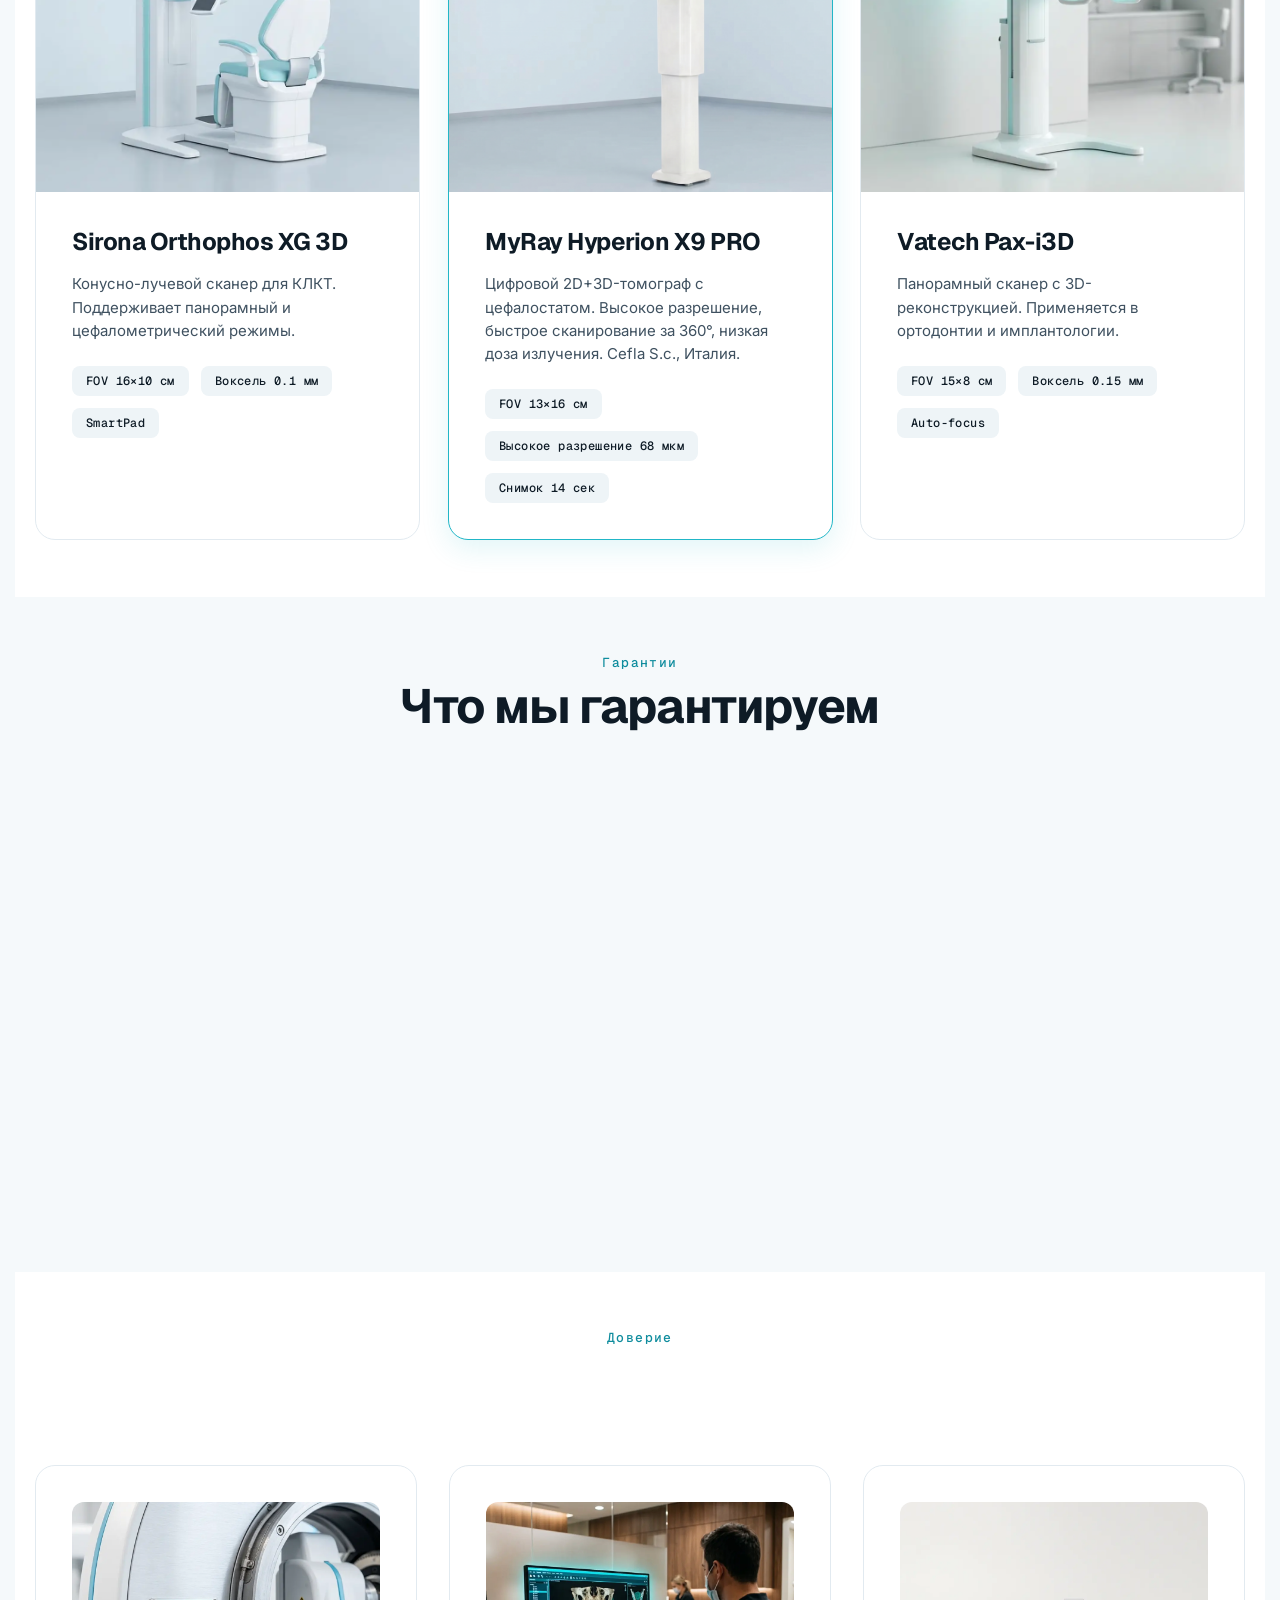
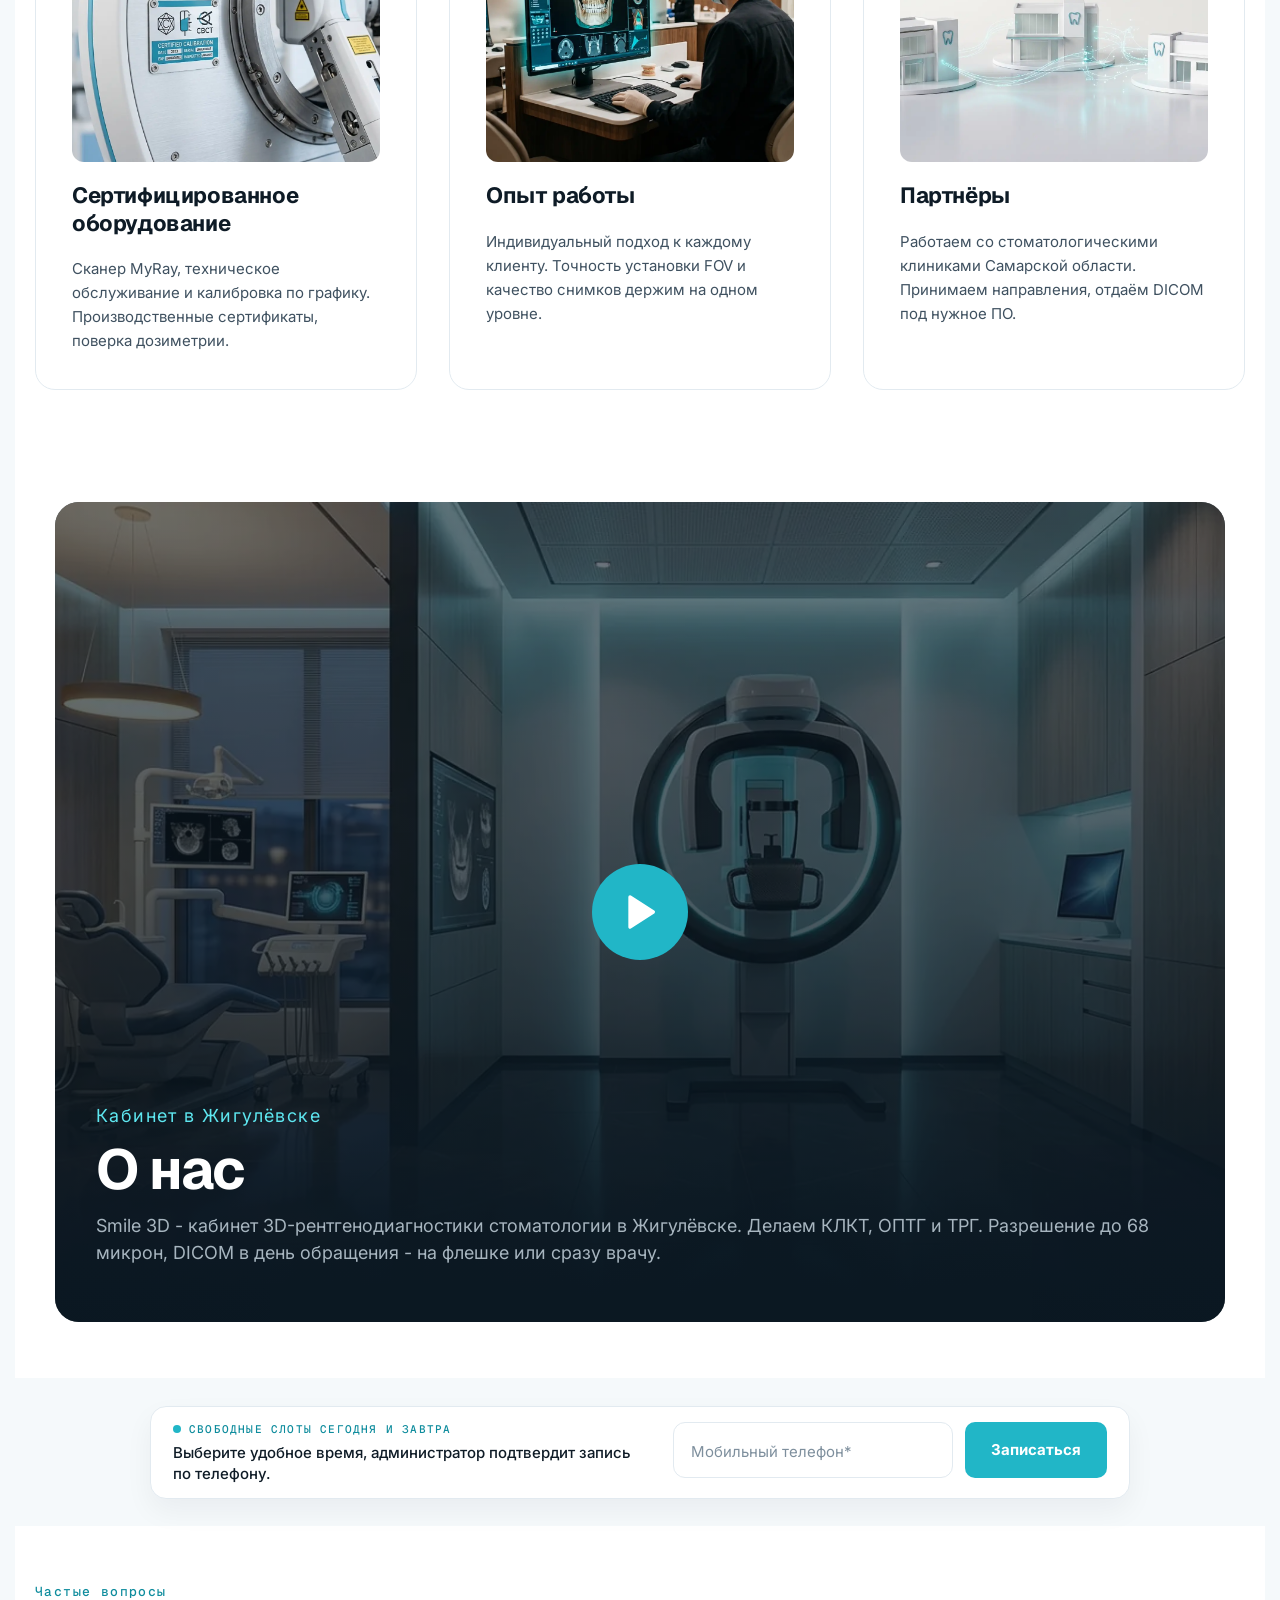
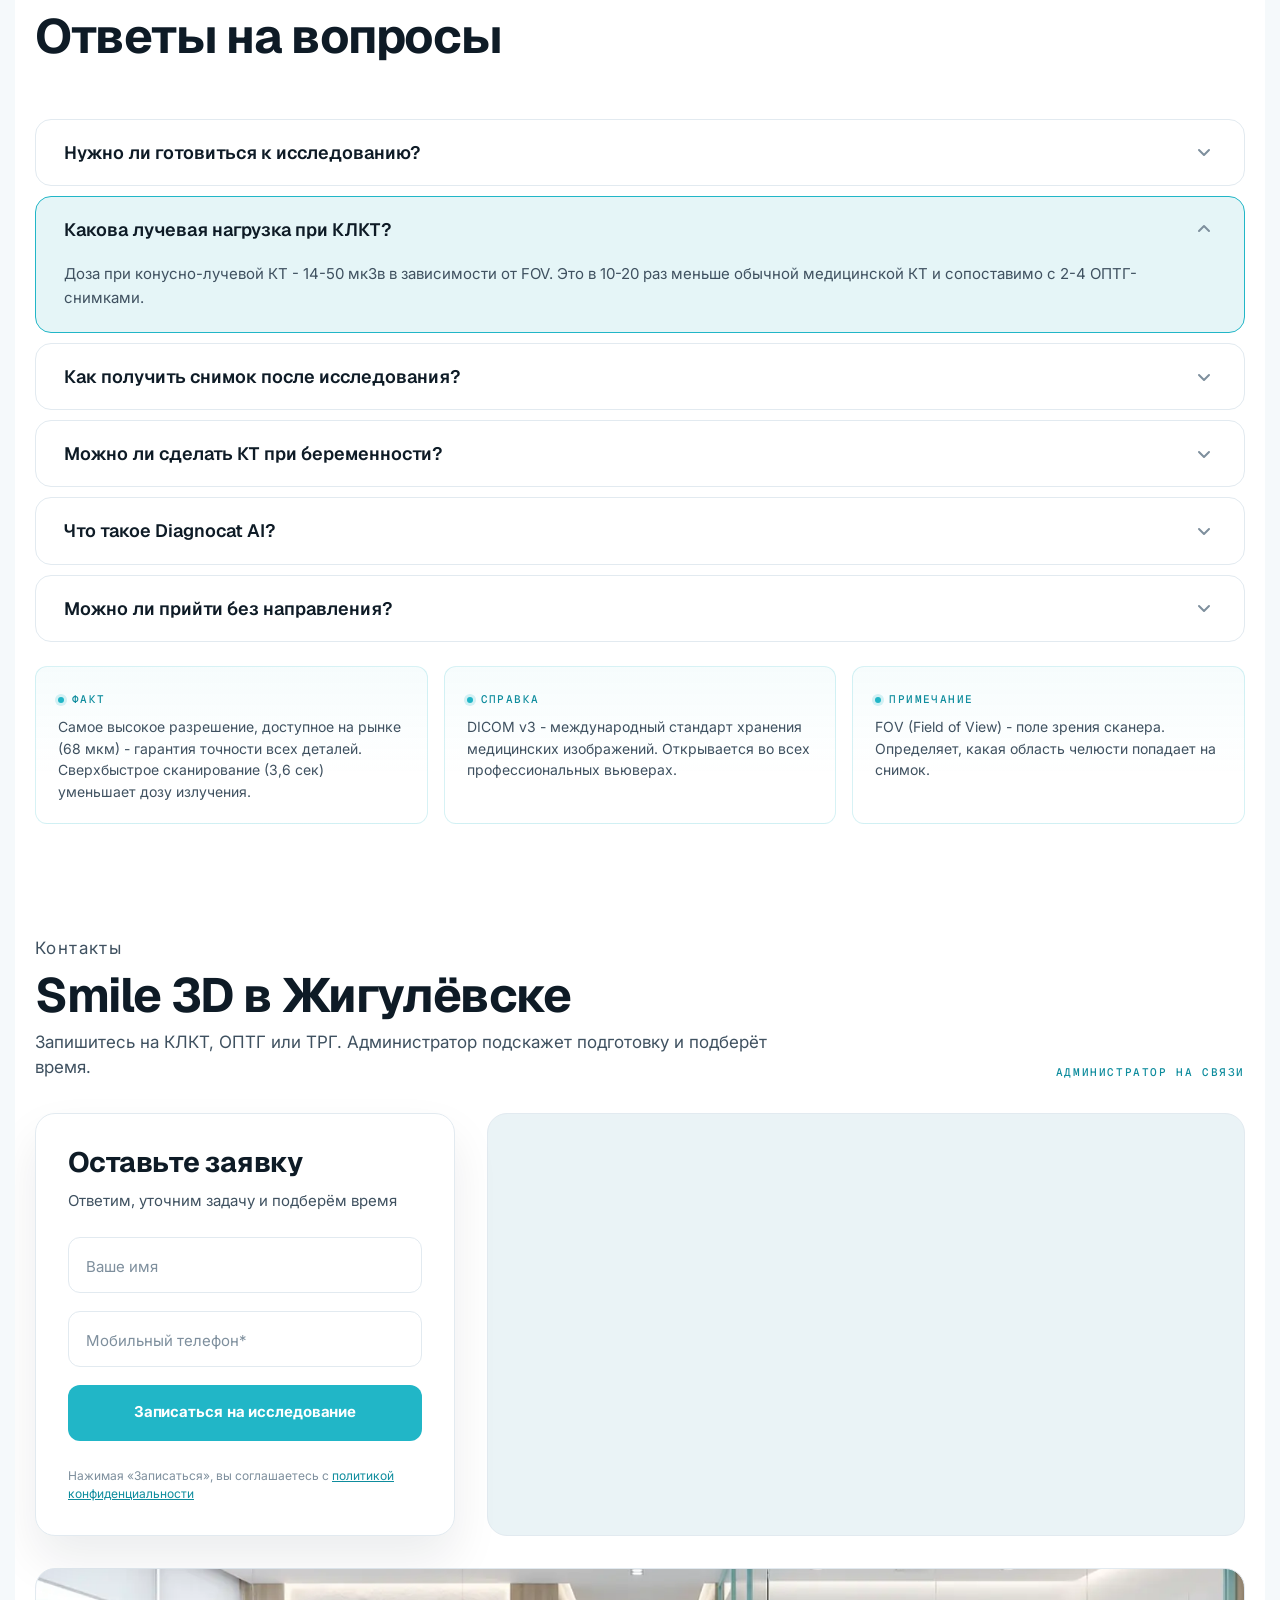
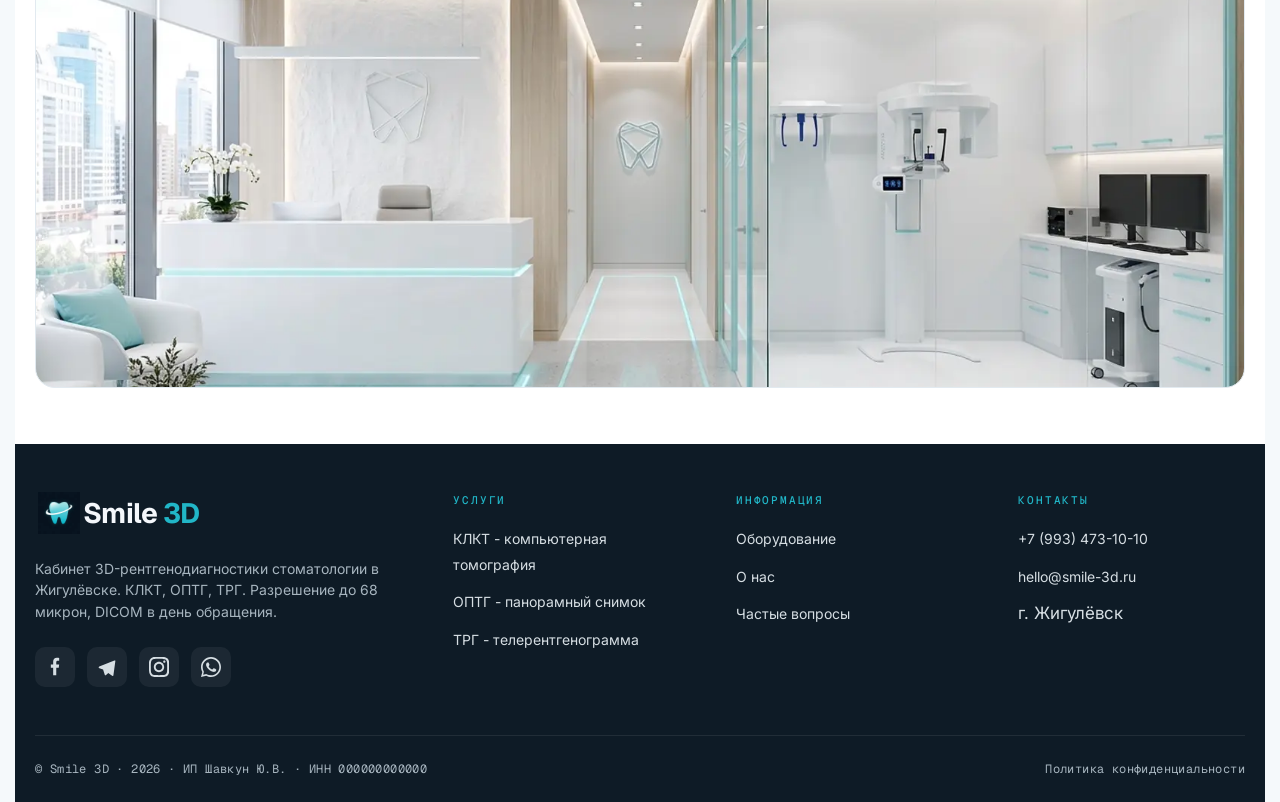
==== commit f557788e: "v7.47: referral arch - patient-friendly numbering 1-8 (Universal/Palmer) shown to user, FDI codes (1" ====
--- a/index.html
+++ b/index.html
@@ -4910,43 +4910,43 @@
                 </div>
               </div>
               <div class="ref-arch__row">
-                <button type="button" class="ref-arch__tooth" data-arch-tooth="18" aria-pressed="false">18</button>
-                <button type="button" class="ref-arch__tooth" data-arch-tooth="17" aria-pressed="false">17</button>
-                <button type="button" class="ref-arch__tooth" data-arch-tooth="16" aria-pressed="false">16</button>
-                <button type="button" class="ref-arch__tooth" data-arch-tooth="15" aria-pressed="false">15</button>
-                <button type="button" class="ref-arch__tooth" data-arch-tooth="14" aria-pressed="false">14</button>
-                <button type="button" class="ref-arch__tooth" data-arch-tooth="13" aria-pressed="false">13</button>
-                <button type="button" class="ref-arch__tooth" data-arch-tooth="12" aria-pressed="false">12</button>
-                <button type="button" class="ref-arch__tooth" data-arch-tooth="11" aria-pressed="false">11</button>
+                <button type="button" class="ref-arch__tooth" data-arch-tooth="18" aria-pressed="false" title="Зуб 18 (восьмой верхний справа)">8</button>
+                <button type="button" class="ref-arch__tooth" data-arch-tooth="17" aria-pressed="false" title="Зуб 17 (седьмой верхний справа)">7</button>
+                <button type="button" class="ref-arch__tooth" data-arch-tooth="16" aria-pressed="false" title="Зуб 16 (шестой верхний справа)">6</button>
+                <button type="button" class="ref-arch__tooth" data-arch-tooth="15" aria-pressed="false" title="Зуб 15 (пятый верхний справа)">5</button>
+                <button type="button" class="ref-arch__tooth" data-arch-tooth="14" aria-pressed="false" title="Зуб 14 (четвёртый верхний справа)">4</button>
+                <button type="button" class="ref-arch__tooth" data-arch-tooth="13" aria-pressed="false" title="Зуб 13 (третий верхний справа)">3</button>
+                <button type="button" class="ref-arch__tooth" data-arch-tooth="12" aria-pressed="false" title="Зуб 12 (второй верхний справа)">2</button>
+                <button type="button" class="ref-arch__tooth" data-arch-tooth="11" aria-pressed="false" title="Зуб 11 (первый верхний справа)">1</button>
                 <div class="ref-arch__divider" aria-hidden="true"></div>
-                <button type="button" class="ref-arch__tooth" data-arch-tooth="21" aria-pressed="false">21</button>
-                <button type="button" class="ref-arch__tooth" data-arch-tooth="22" aria-pressed="false">22</button>
-                <button type="button" class="ref-arch__tooth" data-arch-tooth="23" aria-pressed="false">23</button>
-                <button type="button" class="ref-arch__tooth" data-arch-tooth="24" aria-pressed="false">24</button>
-                <button type="button" class="ref-arch__tooth" data-arch-tooth="25" aria-pressed="false">25</button>
-                <button type="button" class="ref-arch__tooth" data-arch-tooth="26" aria-pressed="false">26</button>
-                <button type="button" class="ref-arch__tooth" data-arch-tooth="27" aria-pressed="false">27</button>
-                <button type="button" class="ref-arch__tooth" data-arch-tooth="28" aria-pressed="false">28</button>
+                <button type="button" class="ref-arch__tooth" data-arch-tooth="21" aria-pressed="false" title="Зуб 21 (первый верхний слева)">1</button>
+                <button type="button" class="ref-arch__tooth" data-arch-tooth="22" aria-pressed="false" title="Зуб 22 (второй верхний слева)">2</button>
+                <button type="button" class="ref-arch__tooth" data-arch-tooth="23" aria-pressed="false" title="Зуб 23 (третий верхний слева)">3</button>
+                <button type="button" class="ref-arch__tooth" data-arch-tooth="24" aria-pressed="false" title="Зуб 24 (четвёртый верхний слева)">4</button>
+                <button type="button" class="ref-arch__tooth" data-arch-tooth="25" aria-pressed="false" title="Зуб 25 (пятый верхний слева)">5</button>
+                <button type="button" class="ref-arch__tooth" data-arch-tooth="26" aria-pressed="false" title="Зуб 26 (шестой верхний слева)">6</button>
+                <button type="button" class="ref-arch__tooth" data-arch-tooth="27" aria-pressed="false" title="Зуб 27 (седьмой верхний слева)">7</button>
+                <button type="button" class="ref-arch__tooth" data-arch-tooth="28" aria-pressed="false" title="Зуб 28 (восьмой верхний слева)">8</button>
               </div>
               <div class="ref-arch__mid" aria-hidden="true"></div>
               <div class="ref-arch__row">
-                <button type="button" class="ref-arch__tooth" data-arch-tooth="48" aria-pressed="false">48</button>
-                <button type="button" class="ref-arch__tooth" data-arch-tooth="47" aria-pressed="false">47</button>
-                <button type="button" class="ref-arch__tooth" data-arch-tooth="46" aria-pressed="false">46</button>
-                <button type="button" class="ref-arch__tooth" data-arch-tooth="45" aria-pressed="false">45</button>
-                <button type="button" class="ref-arch__tooth" data-arch-tooth="44" aria-pressed="false">44</button>
-                <button type="button" class="ref-arch__tooth" data-arch-tooth="43" aria-pressed="false">43</button>
-                <button type="button" class="ref-arch__tooth" data-arch-tooth="42" aria-pressed="false">42</button>
-                <button type="button" class="ref-arch__tooth" data-arch-tooth="41" aria-pressed="false">41</button>
+                <button type="button" class="ref-arch__tooth" data-arch-tooth="48" aria-pressed="false" title="Зуб 48 (восьмой нижний справа)">8</button>
+                <button type="button" class="ref-arch__tooth" data-arch-tooth="47" aria-pressed="false" title="Зуб 47 (седьмой нижний справа)">7</button>
+                <button type="button" class="ref-arch__tooth" data-arch-tooth="46" aria-pressed="false" title="Зуб 46 (шестой нижний справа)">6</button>
+                <button type="button" class="ref-arch__tooth" data-arch-tooth="45" aria-pressed="false" title="Зуб 45 (пятый нижний справа)">5</button>
+                <button type="button" class="ref-arch__tooth" data-arch-tooth="44" aria-pressed="false" title="Зуб 44 (четвёртый нижний справа)">4</button>
+                <button type="button" class="ref-arch__tooth" data-arch-tooth="43" aria-pressed="false" title="Зуб 43 (третий нижний справа)">3</button>
+                <button type="button" class="ref-arch__tooth" data-arch-tooth="42" aria-pressed="false" title="Зуб 42 (второй нижний справа)">2</button>
+                <button type="button" class="ref-arch__tooth" data-arch-tooth="41" aria-pressed="false" title="Зуб 41 (первый нижний справа)">1</button>
                 <div class="ref-arch__divider" aria-hidden="true"></div>
-                <button type="button" class="ref-arch__tooth" data-arch-tooth="31" aria-pressed="false">31</button>
-                <button type="button" class="ref-arch__tooth" data-arch-tooth="32" aria-pressed="false">32</button>
-                <button type="button" class="ref-arch__tooth" data-arch-tooth="33" aria-pressed="false">33</button>
-                <button type="button" class="ref-arch__tooth" data-arch-tooth="34" aria-pressed="false">34</button>
-                <button type="button" class="ref-arch__tooth" data-arch-tooth="35" aria-pressed="false">35</button>
-                <button type="button" class="ref-arch__tooth" data-arch-tooth="36" aria-pressed="false">36</button>
-                <button type="button" class="ref-arch__tooth" data-arch-tooth="37" aria-pressed="false">37</button>
-                <button type="button" class="ref-arch__tooth" data-arch-tooth="38" aria-pressed="false">38</button>
+                <button type="button" class="ref-arch__tooth" data-arch-tooth="31" aria-pressed="false" title="Зуб 31 (первый нижний слева)">1</button>
+                <button type="button" class="ref-arch__tooth" data-arch-tooth="32" aria-pressed="false" title="Зуб 32 (второй нижний слева)">2</button>
+                <button type="button" class="ref-arch__tooth" data-arch-tooth="33" aria-pressed="false" title="Зуб 33 (третий нижний слева)">3</button>
+                <button type="button" class="ref-arch__tooth" data-arch-tooth="34" aria-pressed="false" title="Зуб 34 (четвёртый нижний слева)">4</button>
+                <button type="button" class="ref-arch__tooth" data-arch-tooth="35" aria-pressed="false" title="Зуб 35 (пятый нижний слева)">5</button>
+                <button type="button" class="ref-arch__tooth" data-arch-tooth="36" aria-pressed="false" title="Зуб 36 (шестой нижний слева)">6</button>
+                <button type="button" class="ref-arch__tooth" data-arch-tooth="37" aria-pressed="false" title="Зуб 37 (седьмой нижний слева)">7</button>
+                <button type="button" class="ref-arch__tooth" data-arch-tooth="38" aria-pressed="false" title="Зуб 38 (восьмой нижний слева)">8</button>
               </div>
               <div class="ref-arch__seg ref-arch__seg--bottom" aria-hidden="true">
                 <div class="ref-arch__seg-cell">
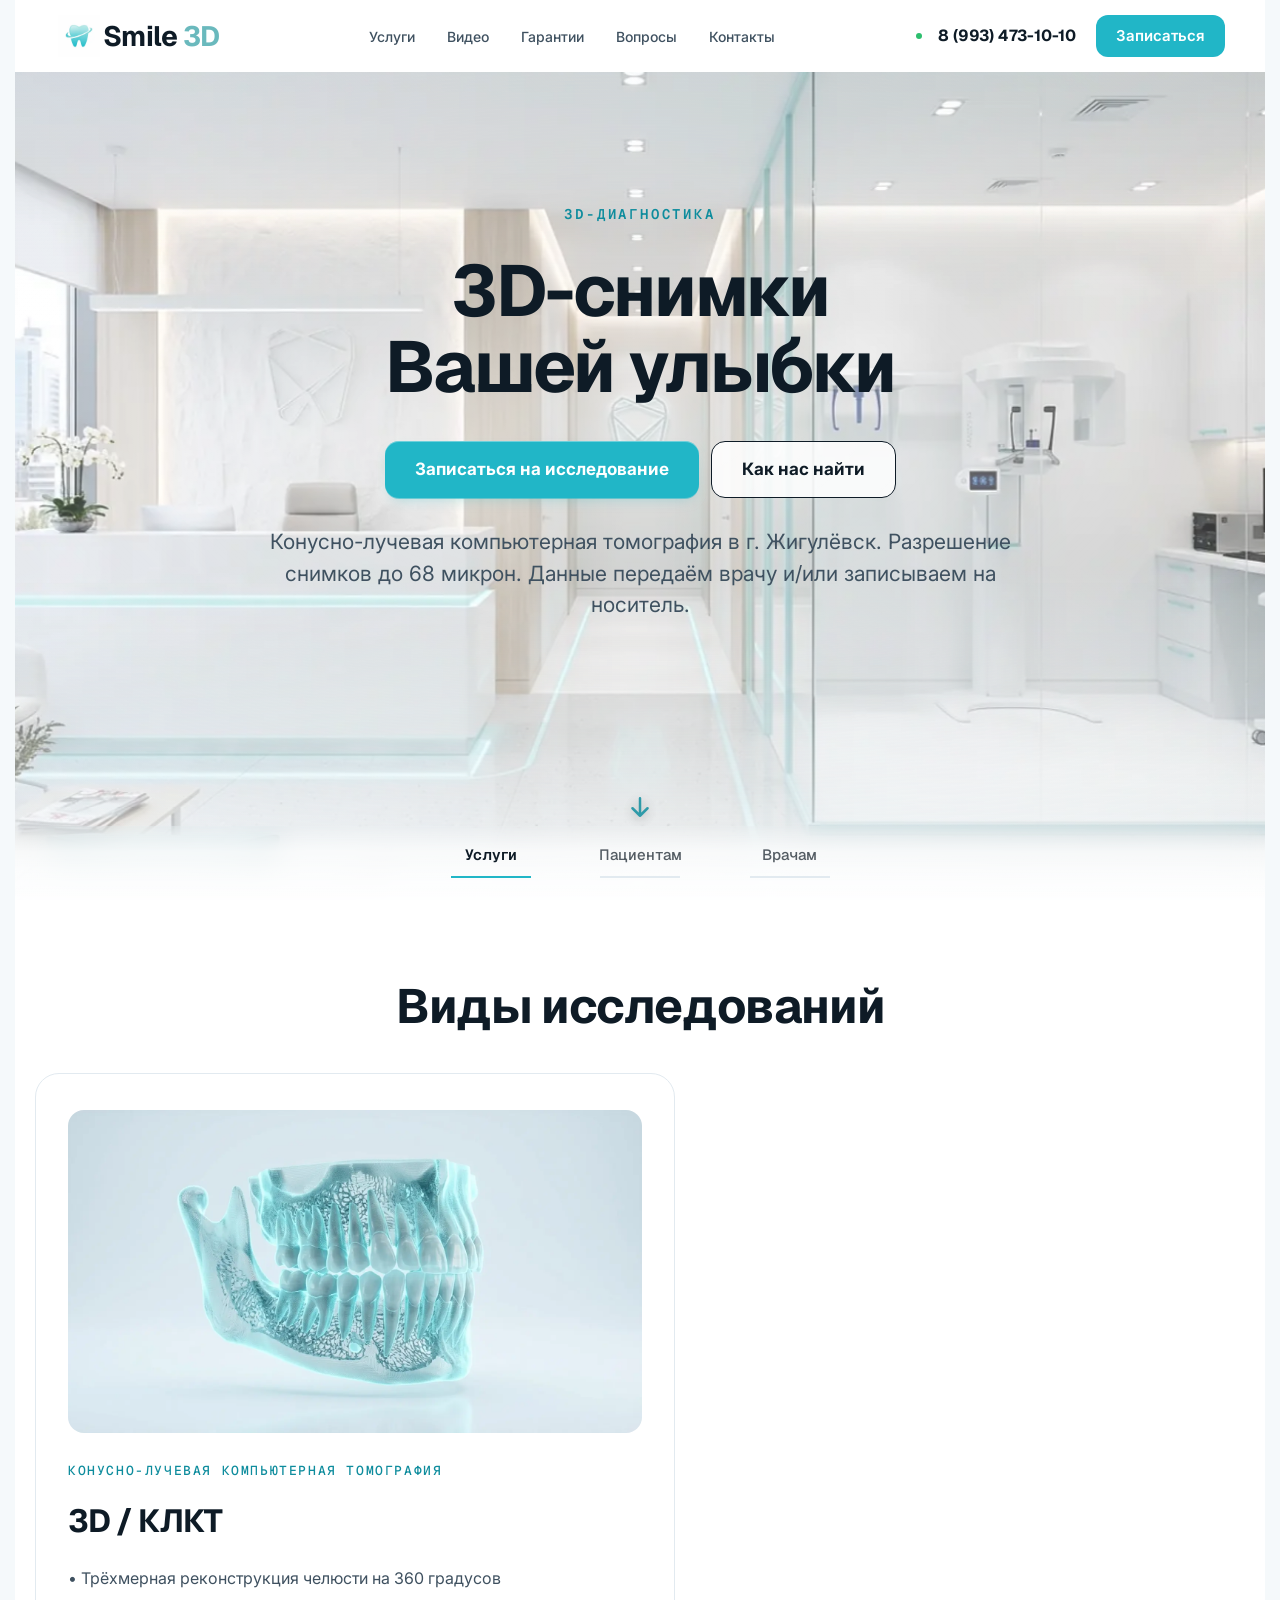
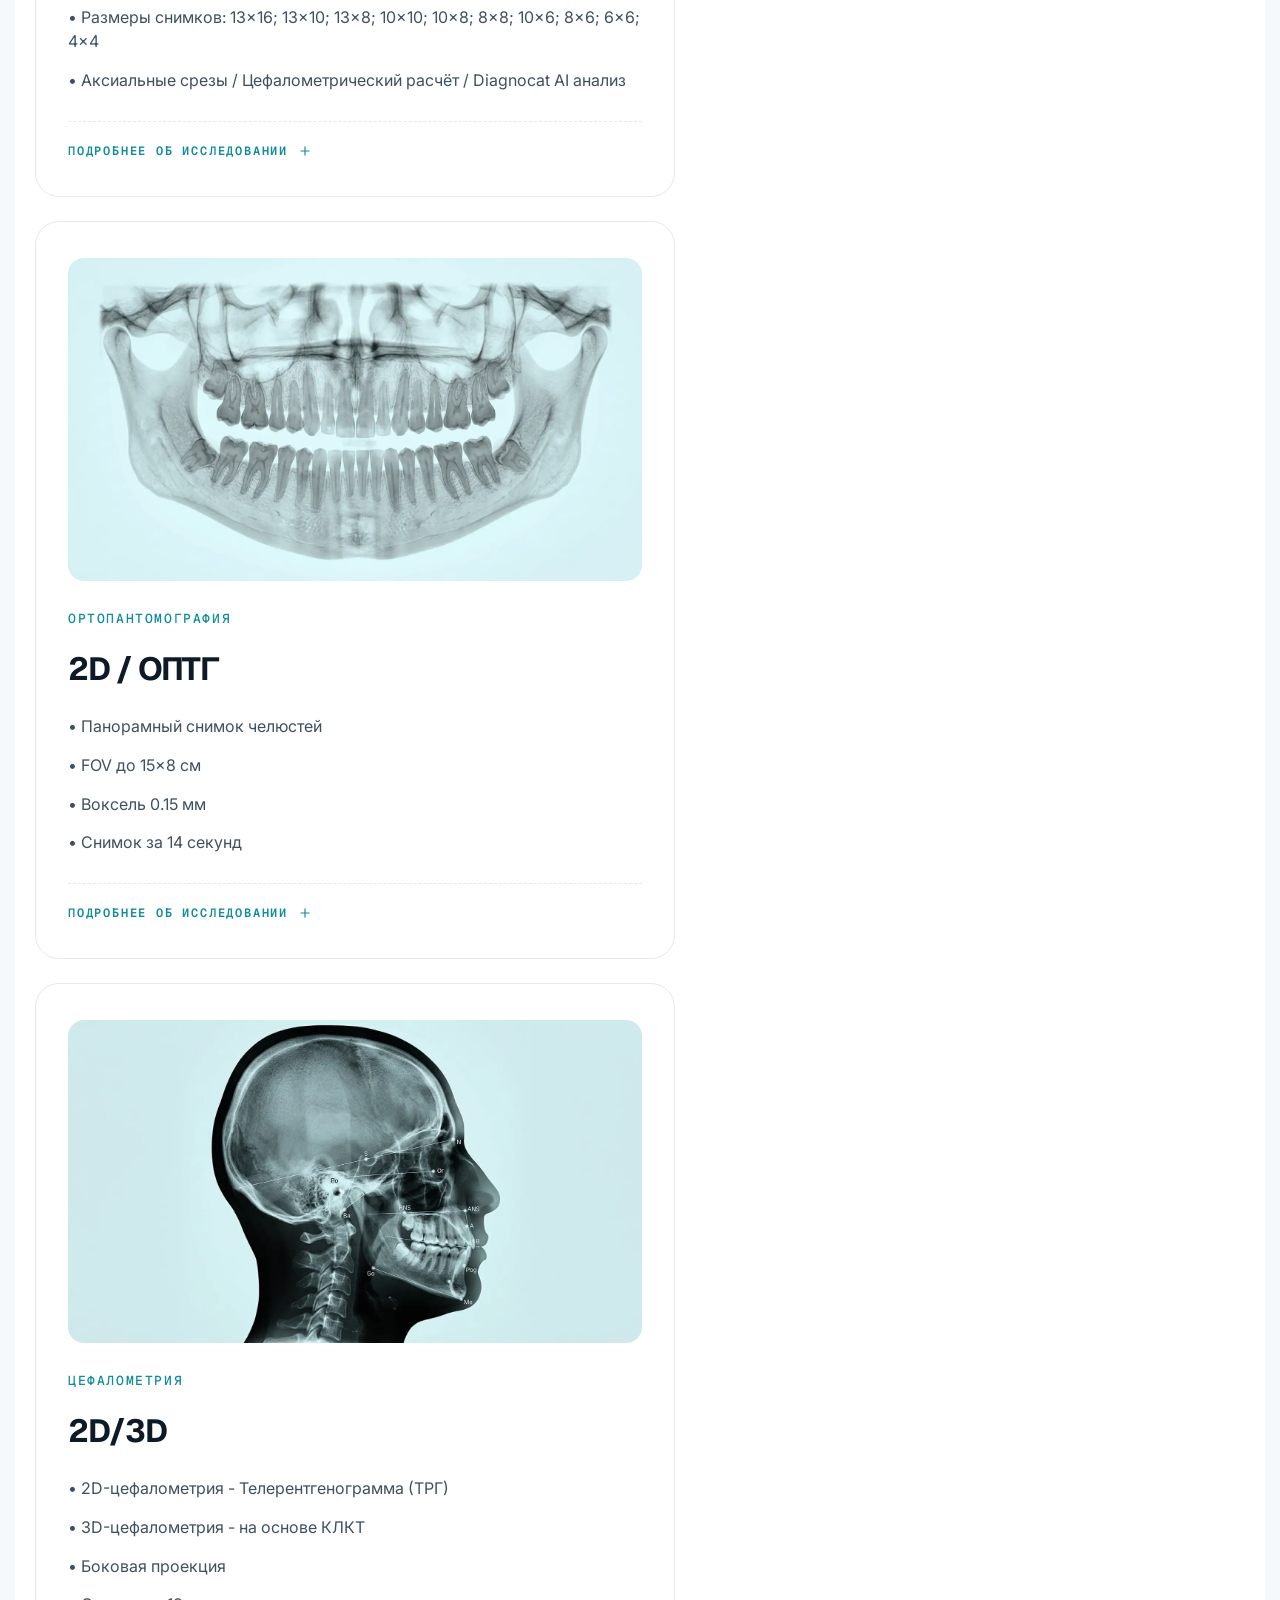
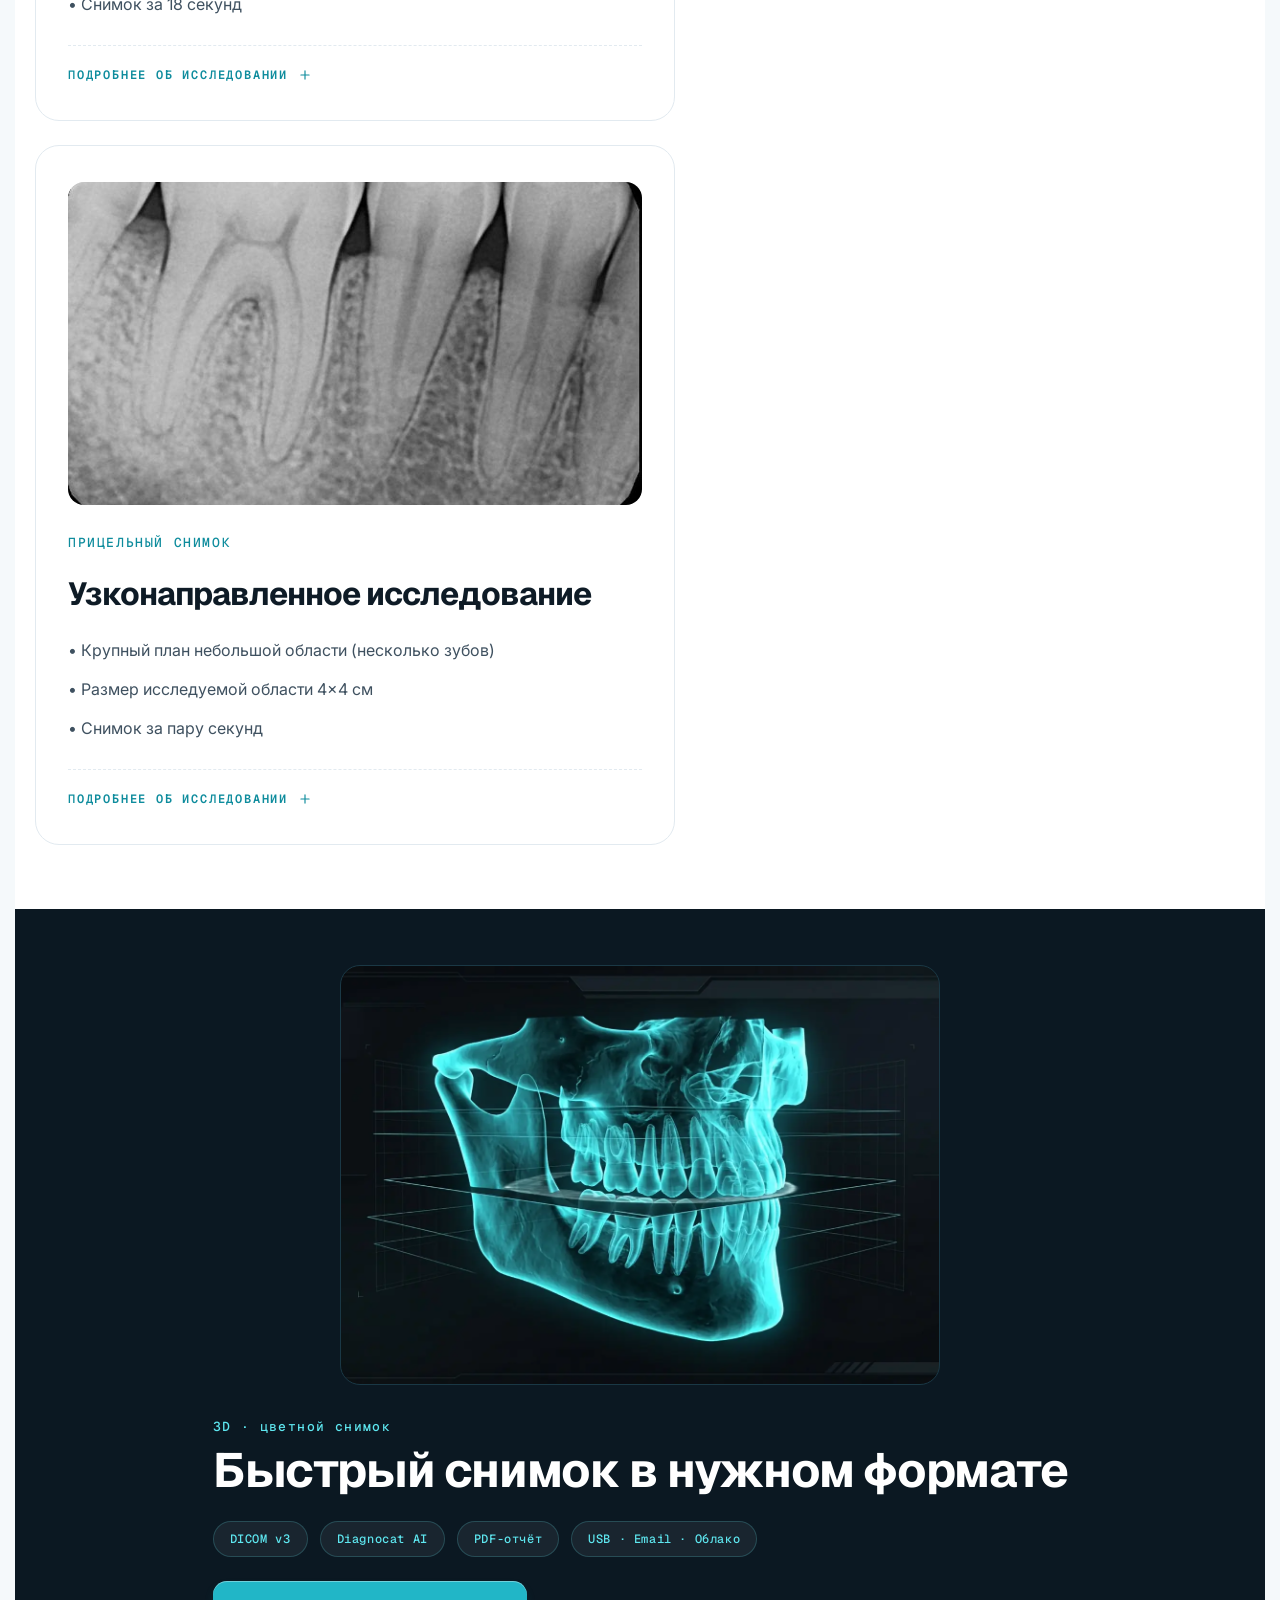
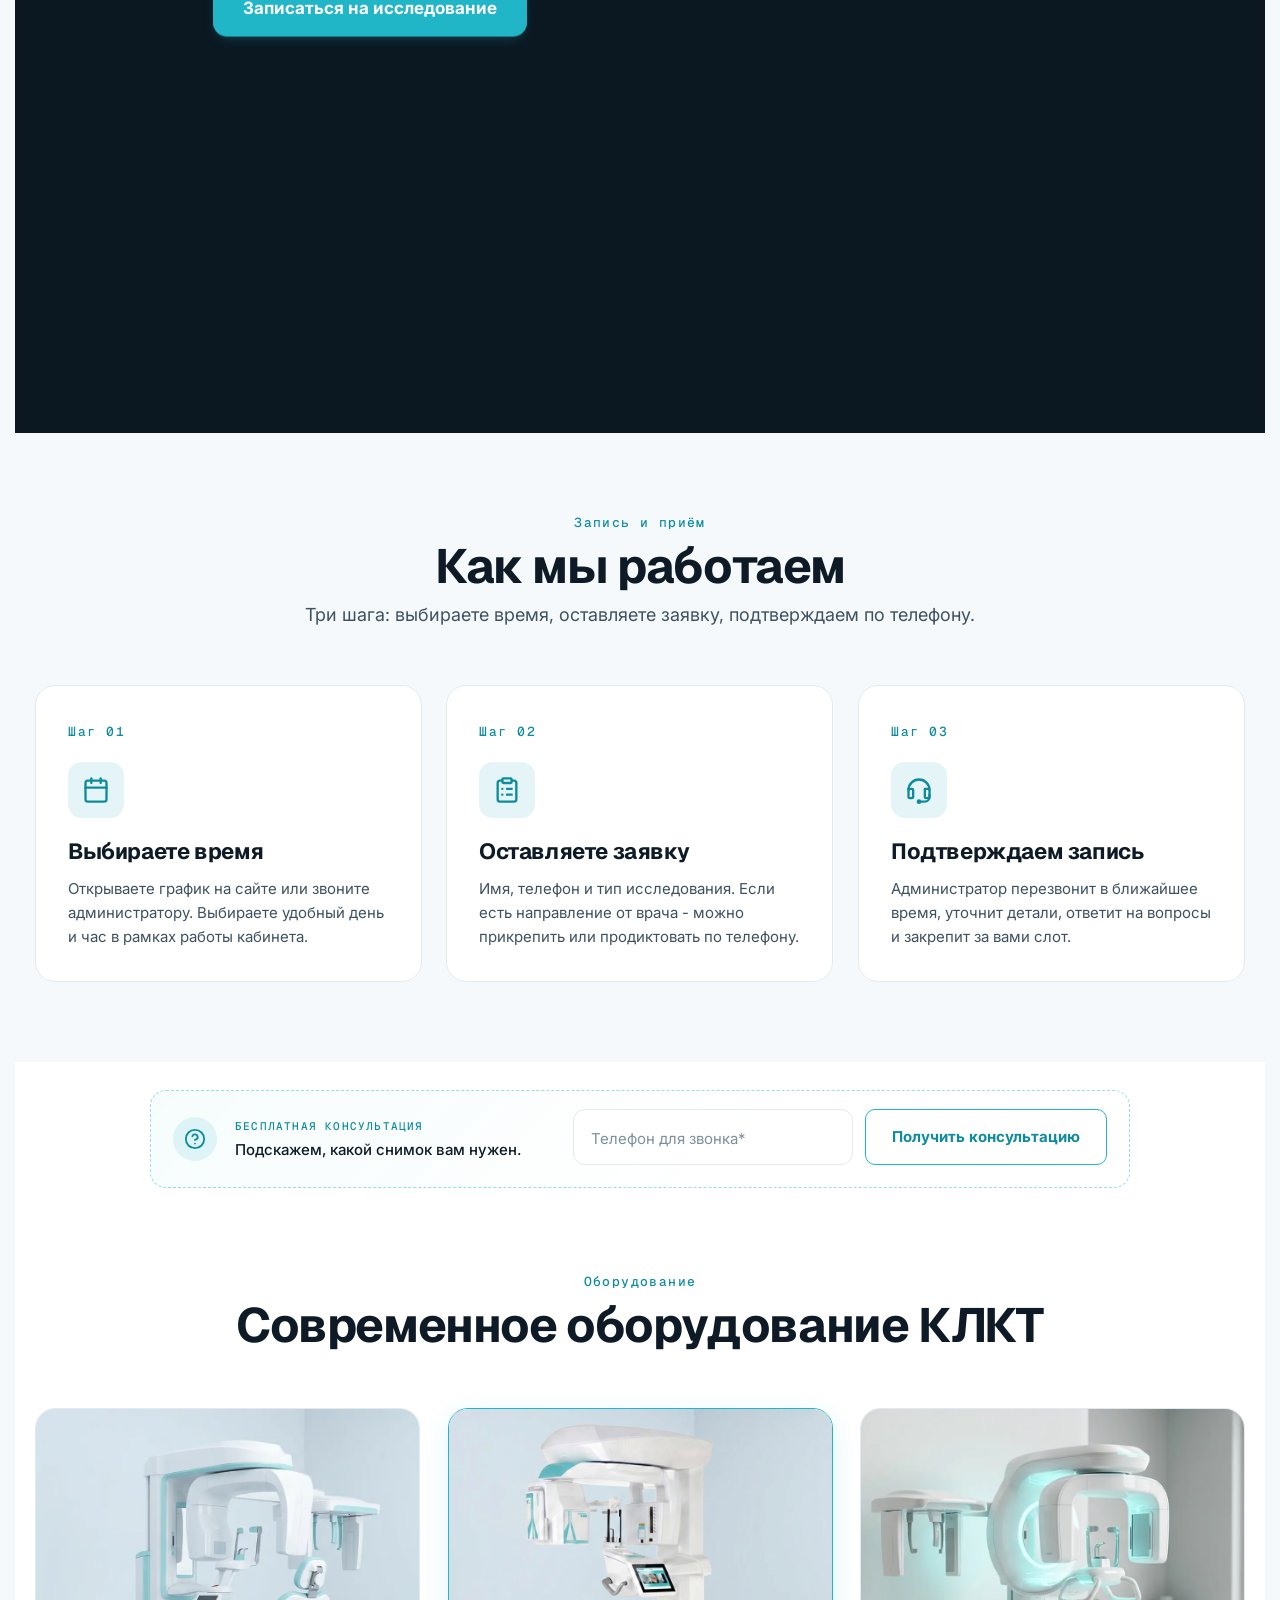
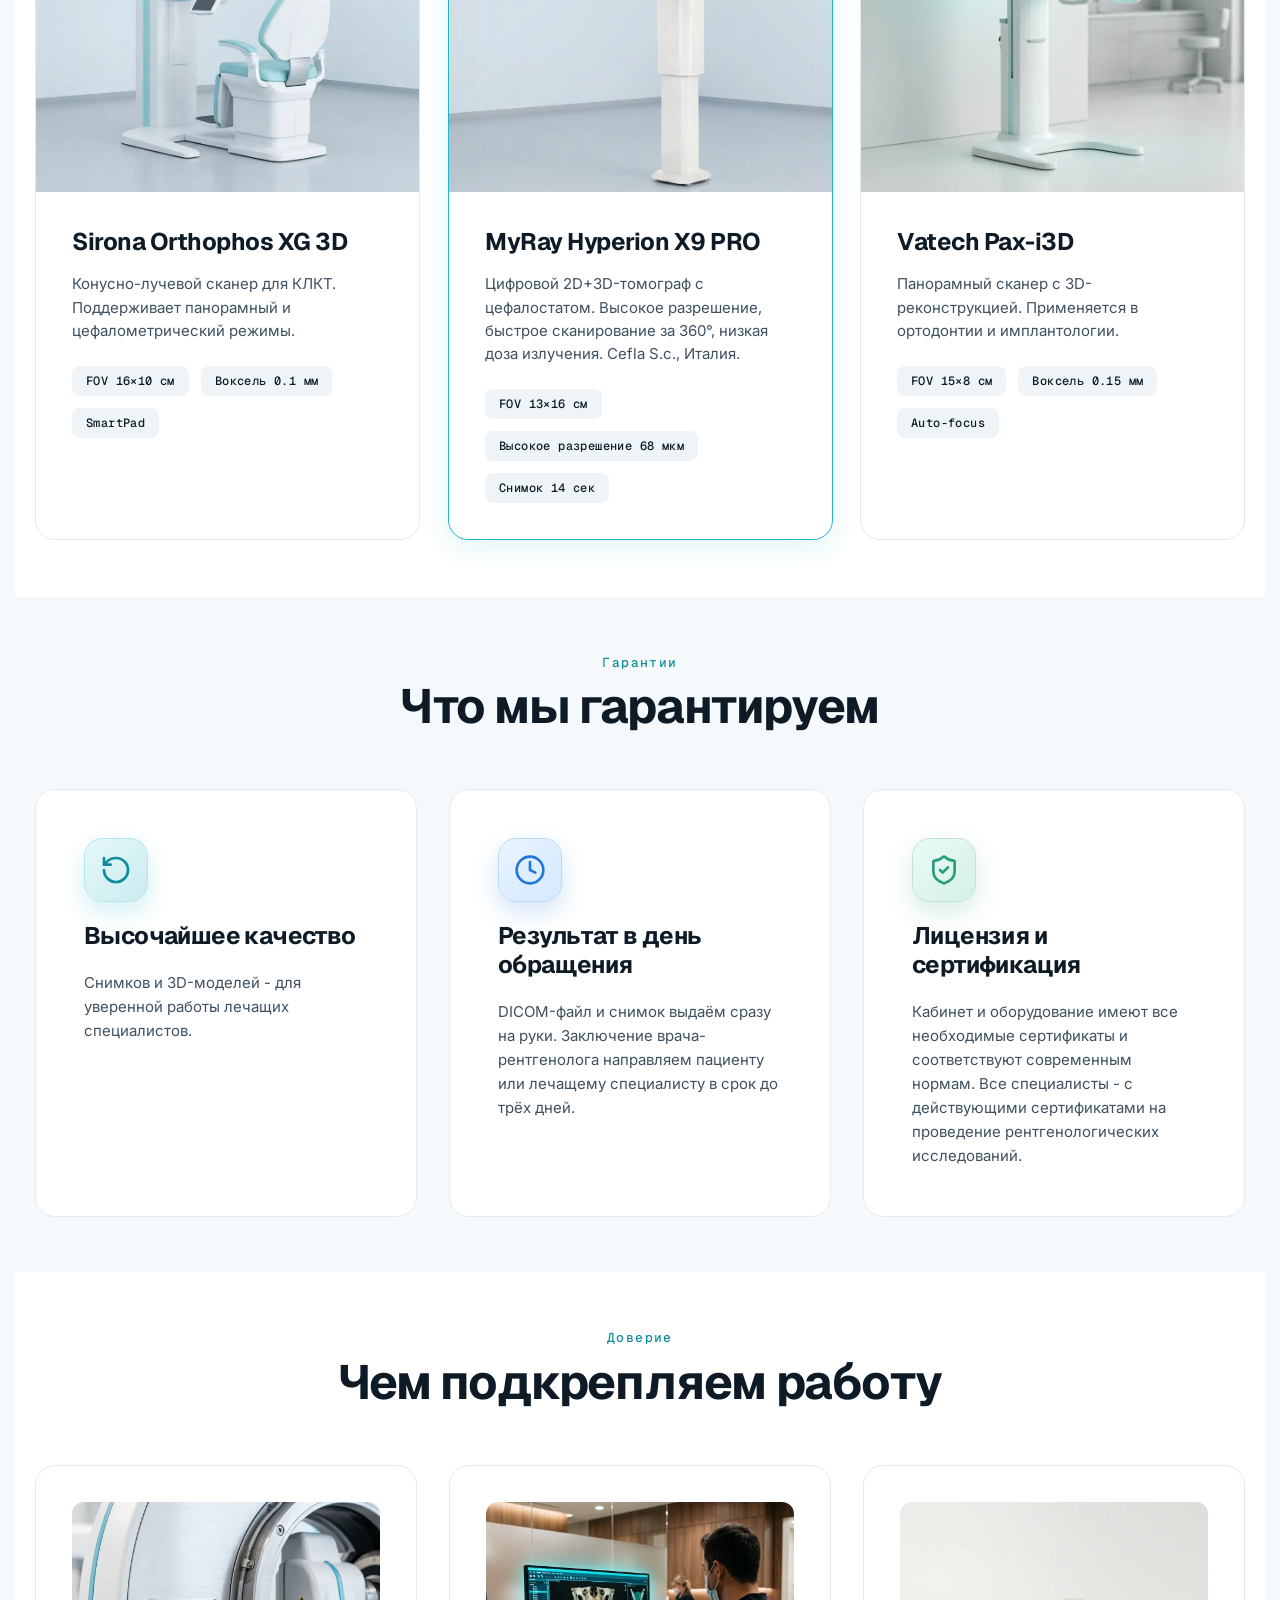
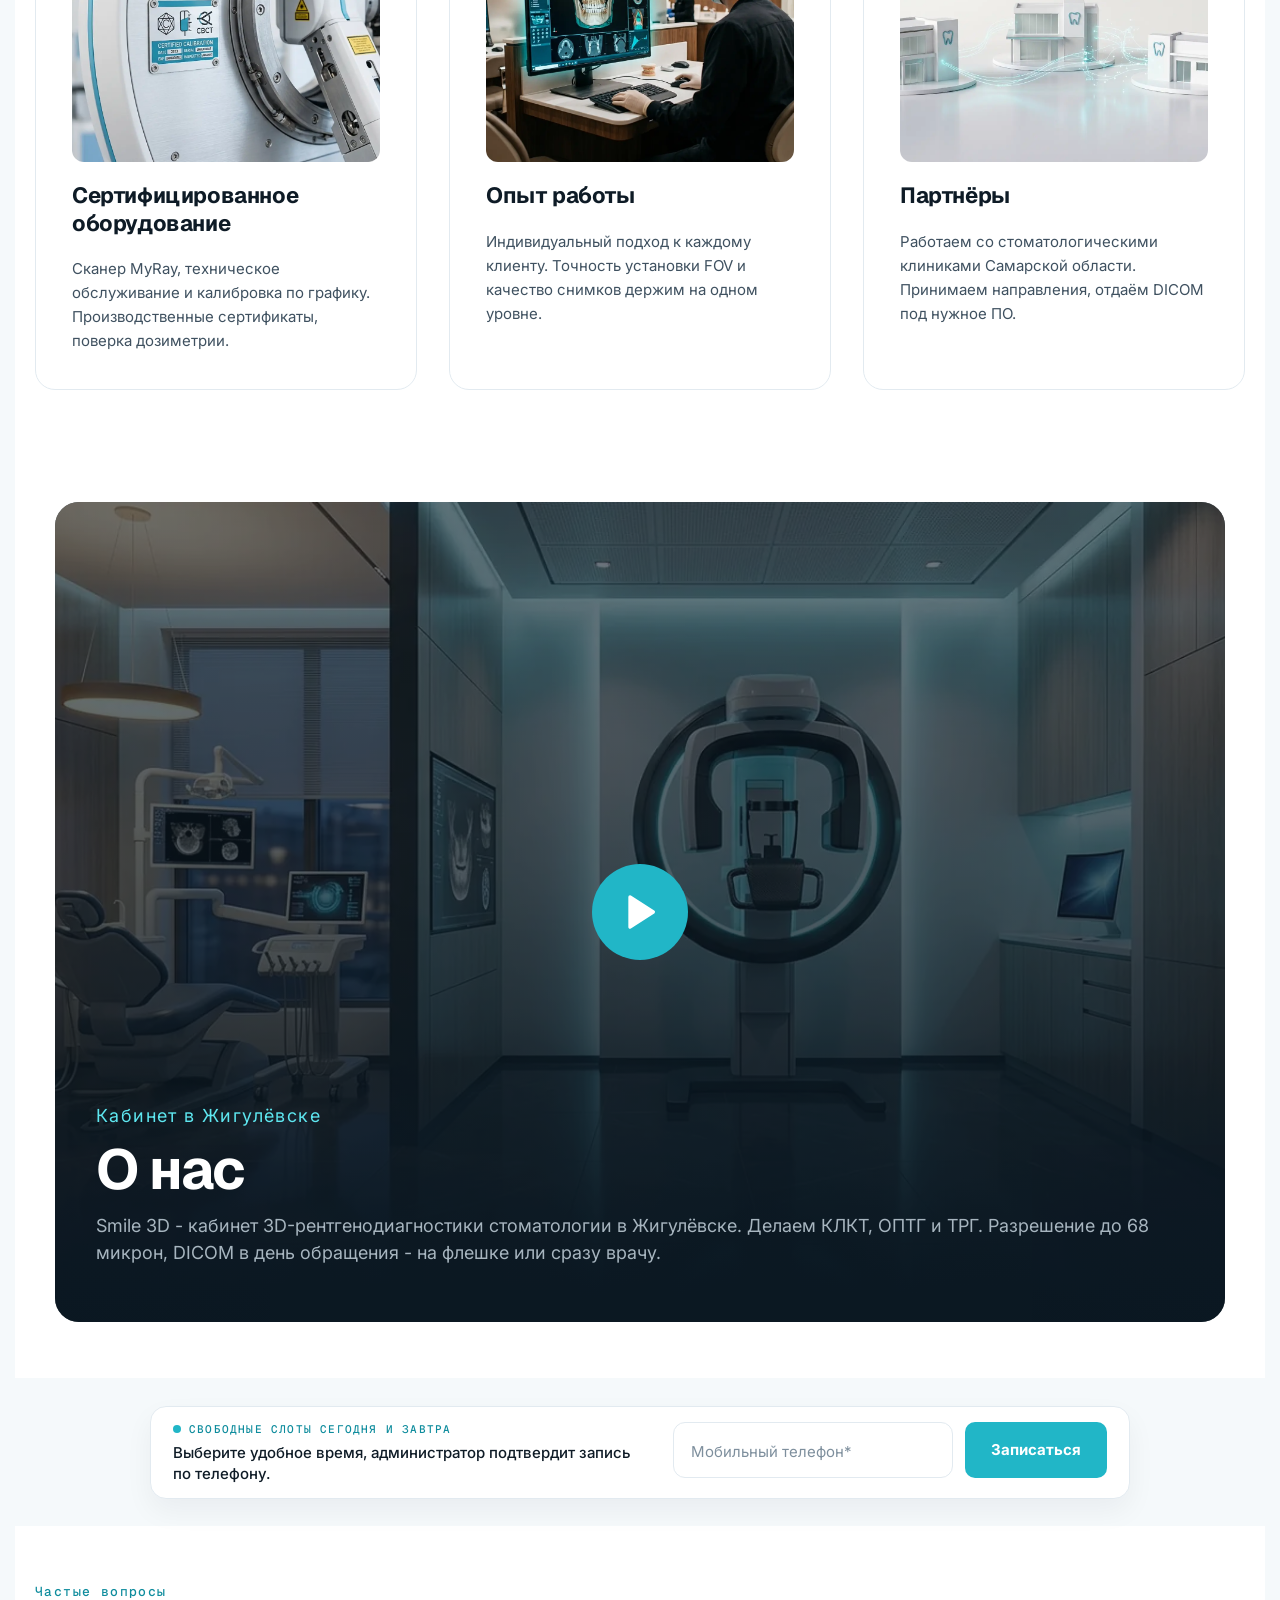
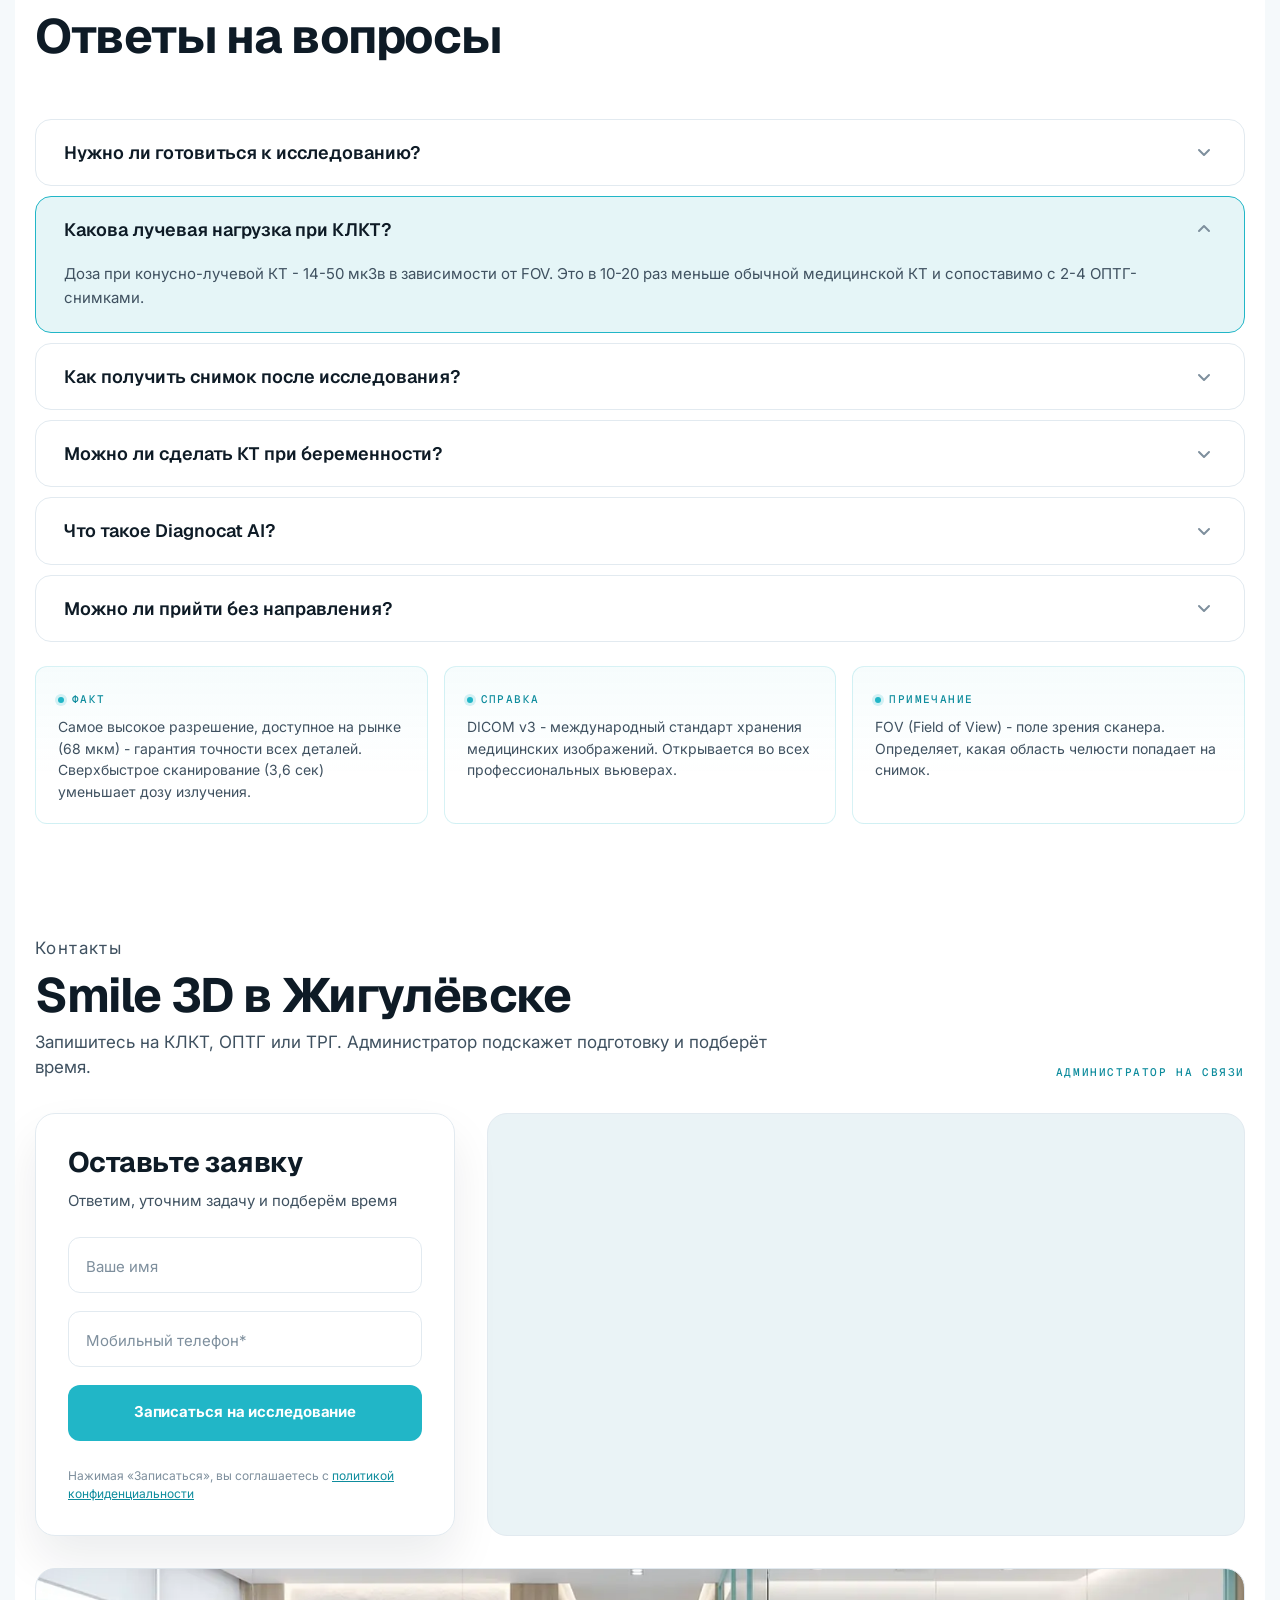
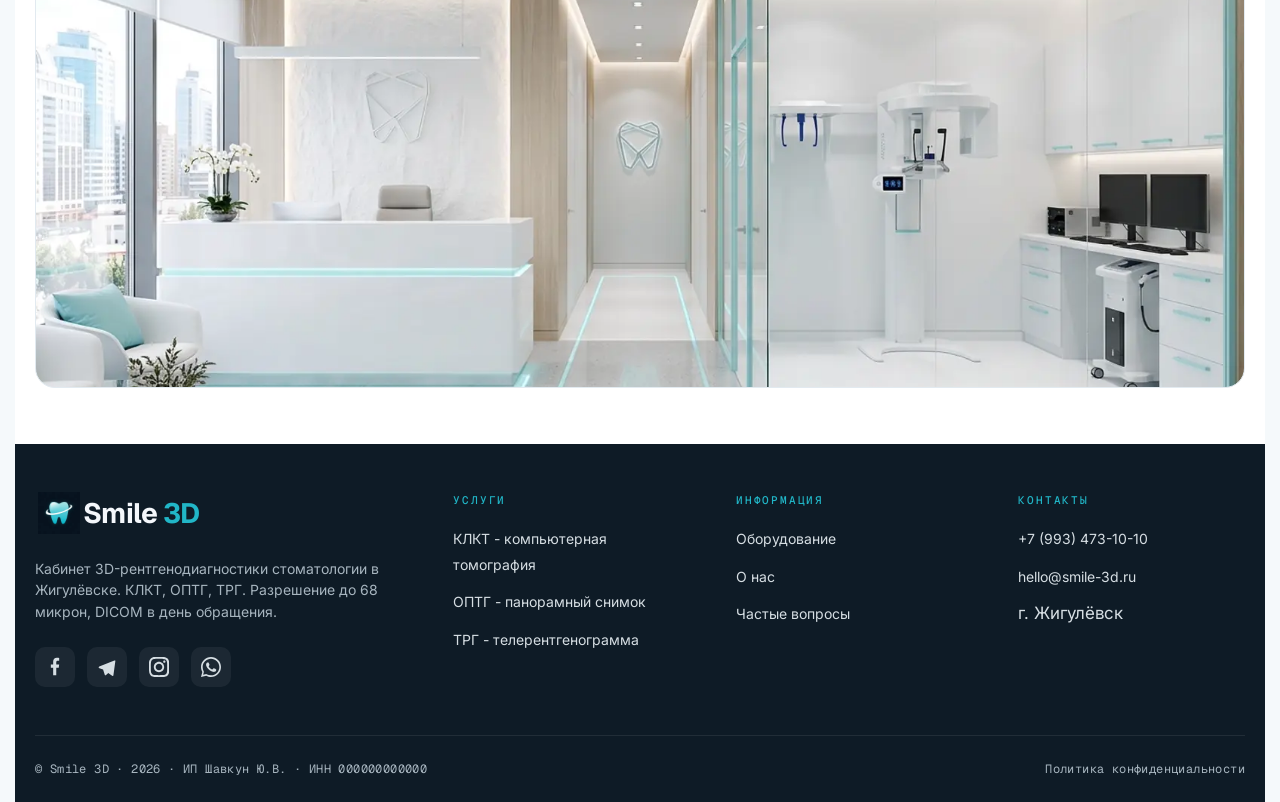
==== commit f85a3776: "v7.48: referral quadrants brochure layout" ====
--- a/index.html
+++ b/index.html
@@ -3815,31 +3815,91 @@
     .refsub__item input:checked ~ .refsub__dot::after { transform: translate(-50%, -50%) scale(1); }
 
     /* Quadrant mini-buttons I/II/III/IV - 2x2 anatomical grid (FDI/WHO) */
+    .ref-quad-set {
+      display: grid;
+      grid-template-columns: repeat(2, minmax(0, 1fr));
+      gap: 8px;
+      margin-bottom: 8px;
+    }
+    .ref-quad-set .ref-card { margin-bottom: 0; }
+    .ref-card--quad-complex { grid-column: 1 / -1; }
+    .ref-card--quad .ref-card__label { font-size: 12.5px; }
     .refsub--quad {
       display: inline-grid;
-      grid-template-columns: repeat(2, 30px);
+      grid-template-columns: repeat(2, minmax(38px, max-content));
+      gap: 6px 14px;
+      padding-top: 8px;
+    }
+    .refsub__quad-btn {
+      display: inline-grid;
+      grid-template-columns: 14px auto;
+      align-items: center;
+      justify-content: flex-start;
       gap: 6px;
-    }
-    .refsub__quad-btn {
-      display: inline-flex;
-      align-items: center; justify-content: center;
-      width: 30px; height: 30px;
-      border-radius: 50%;
-      border: 1.5px solid var(--border-strong);
-      background: #fff;
       font-family: var(--font-mono);
       font-size: 11px; font-weight: 600;
       color: var(--text-body);
       cursor: pointer;
-      transition: background 180ms ease, border-color 180ms ease, color 180ms ease;
-    }
-    .refsub__quad-btn:hover { border-color: var(--accent); color: var(--fg); }
+      transition: color 180ms ease;
+    }
+    .refsub__quad-btn::before,
+    .refquad-pair__box {
+      content: '';
+      width: 14px;
+      height: 14px;
+      border: 1.5px solid rgba(33, 182, 199, 0.74);
+      border-radius: 2px;
+      background: #fff;
+      box-sizing: border-box;
+      transition: background 180ms ease, border-color 180ms ease, box-shadow 180ms ease;
+    }
+    .refsub__quad-btn:hover { color: var(--fg); }
     .refsub__quad-btn.is-checked {
+      color: var(--accent-deep);
+    }
+    .refsub__quad-btn.is-checked::before,
+    .refquad-pair.is-checked .refquad-pair__box {
       background: var(--accent);
       border-color: var(--accent-deep);
-      color: #fff;
+      box-shadow: inset 0 0 0 3px #fff;
     }
     .refsub__quad-btn input { position: absolute; opacity: 0; pointer-events: none; }
+    .refsub--quad-pairs {
+      grid-template-columns: repeat(2, minmax(54px, 1fr));
+      gap: 6px;
+    }
+    .refquad-pair {
+      display: grid;
+      grid-template-rows: repeat(2, auto);
+      gap: 6px;
+      padding: 6px 7px;
+      border: 1px dashed rgba(33, 182, 199, 0.45);
+      border-radius: 8px;
+      background: rgba(255, 255, 255, 0.72);
+      cursor: pointer;
+      transition: border-color 180ms ease, background 180ms ease;
+    }
+    .refquad-pair:hover,
+    .refquad-pair.is-checked {
+      border-color: var(--accent);
+      background: rgba(33, 182, 199, 0.08);
+    }
+    .refquad-pair input { position: absolute; opacity: 0; pointer-events: none; }
+    .refquad-pair__row {
+      display: inline-grid;
+      grid-template-columns: 14px auto;
+      align-items: center;
+      gap: 6px;
+      font-family: var(--font-mono);
+      font-size: 11px;
+      font-weight: 600;
+      color: var(--text-body);
+    }
+    .refquad-pair.is-checked .refquad-pair__row { color: var(--accent-deep); }
+    @media (max-width: 540px) {
+      .ref-quad-set { grid-template-columns: 1fr; }
+      .ref-card--quad-complex { grid-column: auto; }
+    }
 
     /* === DENTAL ARCH (FDI compact) === */
     .ref-arch {
@@ -4806,47 +4866,55 @@
               </div>
             </label>
 
-            <label class="ref-card">
-              <input type="checkbox" name="study3d[]" value="КЛКТ одного квадранта (сегмента)">
-              <span class="ref-check__dot" aria-hidden="true"></span>
-              <div class="ref-card__body">
-                <p class="ref-card__label">КЛКТ одного квадранта (сегмента)</p>
-                <div class="refsub refsub--quad" onclick="event.stopPropagation()">
-                  <label class="refsub__quad-btn"><input type="checkbox" name="quad1[]" value="I">I</label>
-                  <label class="refsub__quad-btn"><input type="checkbox" name="quad1[]" value="II">II</label>
-                  <label class="refsub__quad-btn"><input type="checkbox" name="quad1[]" value="IV">IV</label>
-                  <label class="refsub__quad-btn"><input type="checkbox" name="quad1[]" value="III">III</label>
+            <div class="ref-quad-set" aria-label="КЛКТ по квадрантам">
+              <label class="ref-card ref-card--quad">
+                <input type="checkbox" name="study3d[]" value="КЛКТ одного квадранта (сегмента)">
+                <span class="ref-check__dot" aria-hidden="true"></span>
+                <div class="ref-card__body">
+                  <p class="ref-card__label">КЛКТ одного квадранта (сегмента)</p>
+                  <div class="refsub refsub--quad" onclick="event.stopPropagation()">
+                    <label class="refsub__quad-btn"><input type="checkbox" name="quad1[]" value="I">I</label>
+                    <label class="refsub__quad-btn"><input type="checkbox" name="quad1[]" value="II">II</label>
+                    <label class="refsub__quad-btn"><input type="checkbox" name="quad1[]" value="IV">IV</label>
+                    <label class="refsub__quad-btn"><input type="checkbox" name="quad1[]" value="III">III</label>
+                  </div>
                 </div>
-              </div>
-            </label>
-
-            <label class="ref-card">
-              <input type="checkbox" name="study3d[]" value="КЛКТ двух квадрантов (сегментов)">
-              <span class="ref-check__dot" aria-hidden="true"></span>
-              <div class="ref-card__body">
-                <p class="ref-card__label">КЛКТ двух квадрантов (сегментов)</p>
-                <div class="refsub refsub--quad" onclick="event.stopPropagation()">
-                  <label class="refsub__quad-btn"><input type="checkbox" name="quad2[]" value="I">I</label>
-                  <label class="refsub__quad-btn"><input type="checkbox" name="quad2[]" value="II">II</label>
-                  <label class="refsub__quad-btn"><input type="checkbox" name="quad2[]" value="IV">IV</label>
-                  <label class="refsub__quad-btn"><input type="checkbox" name="quad2[]" value="III">III</label>
+              </label>
+
+              <label class="ref-card ref-card--quad">
+                <input type="checkbox" name="study3d[]" value="КЛКТ двух квадрантов (сегментов)">
+                <span class="ref-check__dot" aria-hidden="true"></span>
+                <div class="ref-card__body">
+                  <p class="ref-card__label">КЛКТ двух квадрантов (сегментов)</p>
+                  <div class="refsub refsub--quad refsub--quad-pairs" onclick="event.stopPropagation()">
+                    <label class="refquad-pair" data-quad-pair>
+                      <input type="checkbox" name="quad2_pair[]" value="I + IV" data-quad-values="I,IV">
+                      <span class="refquad-pair__row"><span class="refquad-pair__box" aria-hidden="true"></span>I</span>
+                      <span class="refquad-pair__row"><span class="refquad-pair__box" aria-hidden="true"></span>IV</span>
+                    </label>
+                    <label class="refquad-pair" data-quad-pair>
+                      <input type="checkbox" name="quad2_pair[]" value="II + III" data-quad-values="II,III">
+                      <span class="refquad-pair__row"><span class="refquad-pair__box" aria-hidden="true"></span>II</span>
+                      <span class="refquad-pair__row"><span class="refquad-pair__box" aria-hidden="true"></span>III</span>
+                    </label>
+                  </div>
                 </div>
-              </div>
-            </label>
-
-            <label class="ref-card ref-card--highlight">
-              <input type="checkbox" name="study3d[]" value="КОМПЛЕКС ОПТГ + КЛКТ одного квадранта">
-              <span class="ref-check__dot" aria-hidden="true"></span>
-              <div class="ref-card__body">
-                <p class="ref-card__label">КОМПЛЕКС: ОПТГ + КЛКТ одного квадранта</p>
-                <div class="refsub refsub--quad" onclick="event.stopPropagation()">
-                  <label class="refsub__quad-btn"><input type="checkbox" name="quad_complex[]" value="I">I</label>
-                  <label class="refsub__quad-btn"><input type="checkbox" name="quad_complex[]" value="II">II</label>
-                  <label class="refsub__quad-btn"><input type="checkbox" name="quad_complex[]" value="IV">IV</label>
-                  <label class="refsub__quad-btn"><input type="checkbox" name="quad_complex[]" value="III">III</label>
+              </label>
+
+              <label class="ref-card ref-card--highlight ref-card--quad ref-card--quad-complex">
+                <input type="checkbox" name="study3d[]" value="КОМПЛЕКС ОПТГ + КЛКТ одного квадранта">
+                <span class="ref-check__dot" aria-hidden="true"></span>
+                <div class="ref-card__body">
+                  <p class="ref-card__label">КОМПЛЕКС: ОПТГ + КЛКТ одного квадранта</p>
+                  <div class="refsub refsub--quad" onclick="event.stopPropagation()">
+                    <label class="refsub__quad-btn"><input type="checkbox" name="quad_complex[]" value="I">I</label>
+                    <label class="refsub__quad-btn"><input type="checkbox" name="quad_complex[]" value="II">II</label>
+                    <label class="refsub__quad-btn"><input type="checkbox" name="quad_complex[]" value="IV">IV</label>
+                    <label class="refsub__quad-btn"><input type="checkbox" name="quad_complex[]" value="III">III</label>
+                  </div>
                 </div>
-              </div>
-            </label>
+              </label>
+            </div>
 
             <label class="ref-card">
               <input type="checkbox" name="study3d[]" value="КЛКТ околоносовых пазух с захватом зубных рядов верхней челюсти">
@@ -4858,10 +4926,10 @@
             </label>
 
             <label class="ref-card">
-              <input type="checkbox" name="study3d[]" value="КЛКТ челюстно-лицевой области 16×15 см">
+              <input type="checkbox" name="study3d[]" value="КЛКТ челюстно-лицевой области 13×16 см">
               <span class="ref-check__dot" aria-hidden="true"></span>
               <div class="ref-card__body">
-                <p class="ref-card__label">КЛКТ челюстно-лицевой области 16×15&nbsp;см</p>
+                <p class="ref-card__label">КЛКТ челюстно-лицевой области 13×16&nbsp;см</p>
                 <div class="refsub" onclick="event.stopPropagation()">
                   <label class="refsub__item"><input type="checkbox" name="study3d_sub[]" value="ЧЛО · с 3D-цефалометрическим анализом"><span class="refsub__dot"></span>с 3D-цефалометрическим анализом</label>
                 </div>
@@ -6610,6 +6678,14 @@
         label.classList.toggle('is-checked', inp.checked);
       });
     });
+    form.querySelectorAll('[data-quad-pair]').forEach(label => {
+      const inp = label.querySelector('input[type="checkbox"]');
+      if (!inp) return;
+      if (inp.checked) label.classList.add('is-checked');
+      inp.addEventListener('change', () => {
+        label.classList.toggle('is-checked', inp.checked);
+      });
+    });
 
     // Toggle is-active class on .ref-card (skip nested sub-checkboxes)
     form.querySelectorAll('.ref-card > input[type="checkbox"]').forEach(inp => {
@@ -6757,10 +6833,12 @@
       const study3d = collect('study3d[]');
       const study3dSub = collect('study3d_sub[]');
       const quad1 = collect('quad1[]');
-      const quad2 = collect('quad2[]');
+      const quad2 = Array.from(form.querySelectorAll('input[name="quad2_pair[]"]:checked'))
+        .flatMap(i => (i.dataset.quadValues || i.value).split(',').map(v => v.trim()).filter(Boolean));
+      const quad2Pairs = collect('quad2_pair[]');
       const quadComplex = collect('quad_complex[]');
       if (quad1.length) study3dSub.push('Квадрант (одиночный): ' + quad1.join(', '));
-      if (quad2.length) study3dSub.push('Квадранты (двойной): ' + quad2.join(', '));
+      if (quad2.length) study3dSub.push('Квадранты (двойной): ' + quad2.join(', ') + ' (' + quad2Pairs.join('; ') + ')');
       if (quadComplex.length) study3dSub.push('Комплекс ОПТГ+КЛКТ квадранта: ' + quadComplex.join(', '));
 
       const study2d = collect('study2d[]');
@@ -6831,7 +6909,7 @@
               b.classList.remove('is-checked');
               b.setAttribute('aria-pressed', 'false');
             });
-            form.querySelectorAll('.refsub__quad-btn.is-checked').forEach(el => el.classList.remove('is-checked'));
+            form.querySelectorAll('.refsub__quad-btn.is-checked, [data-quad-pair].is-checked').forEach(el => el.classList.remove('is-checked'));
             form.querySelectorAll('.ref-card.is-active, .ref-icheck.is-active').forEach(el => el.classList.remove('is-active'));
             // Восстанавливаем профиль врача после reset (чтобы при следующем открытии данные были на месте)
             applyDoctorProfile(loadDoctorProfile());
